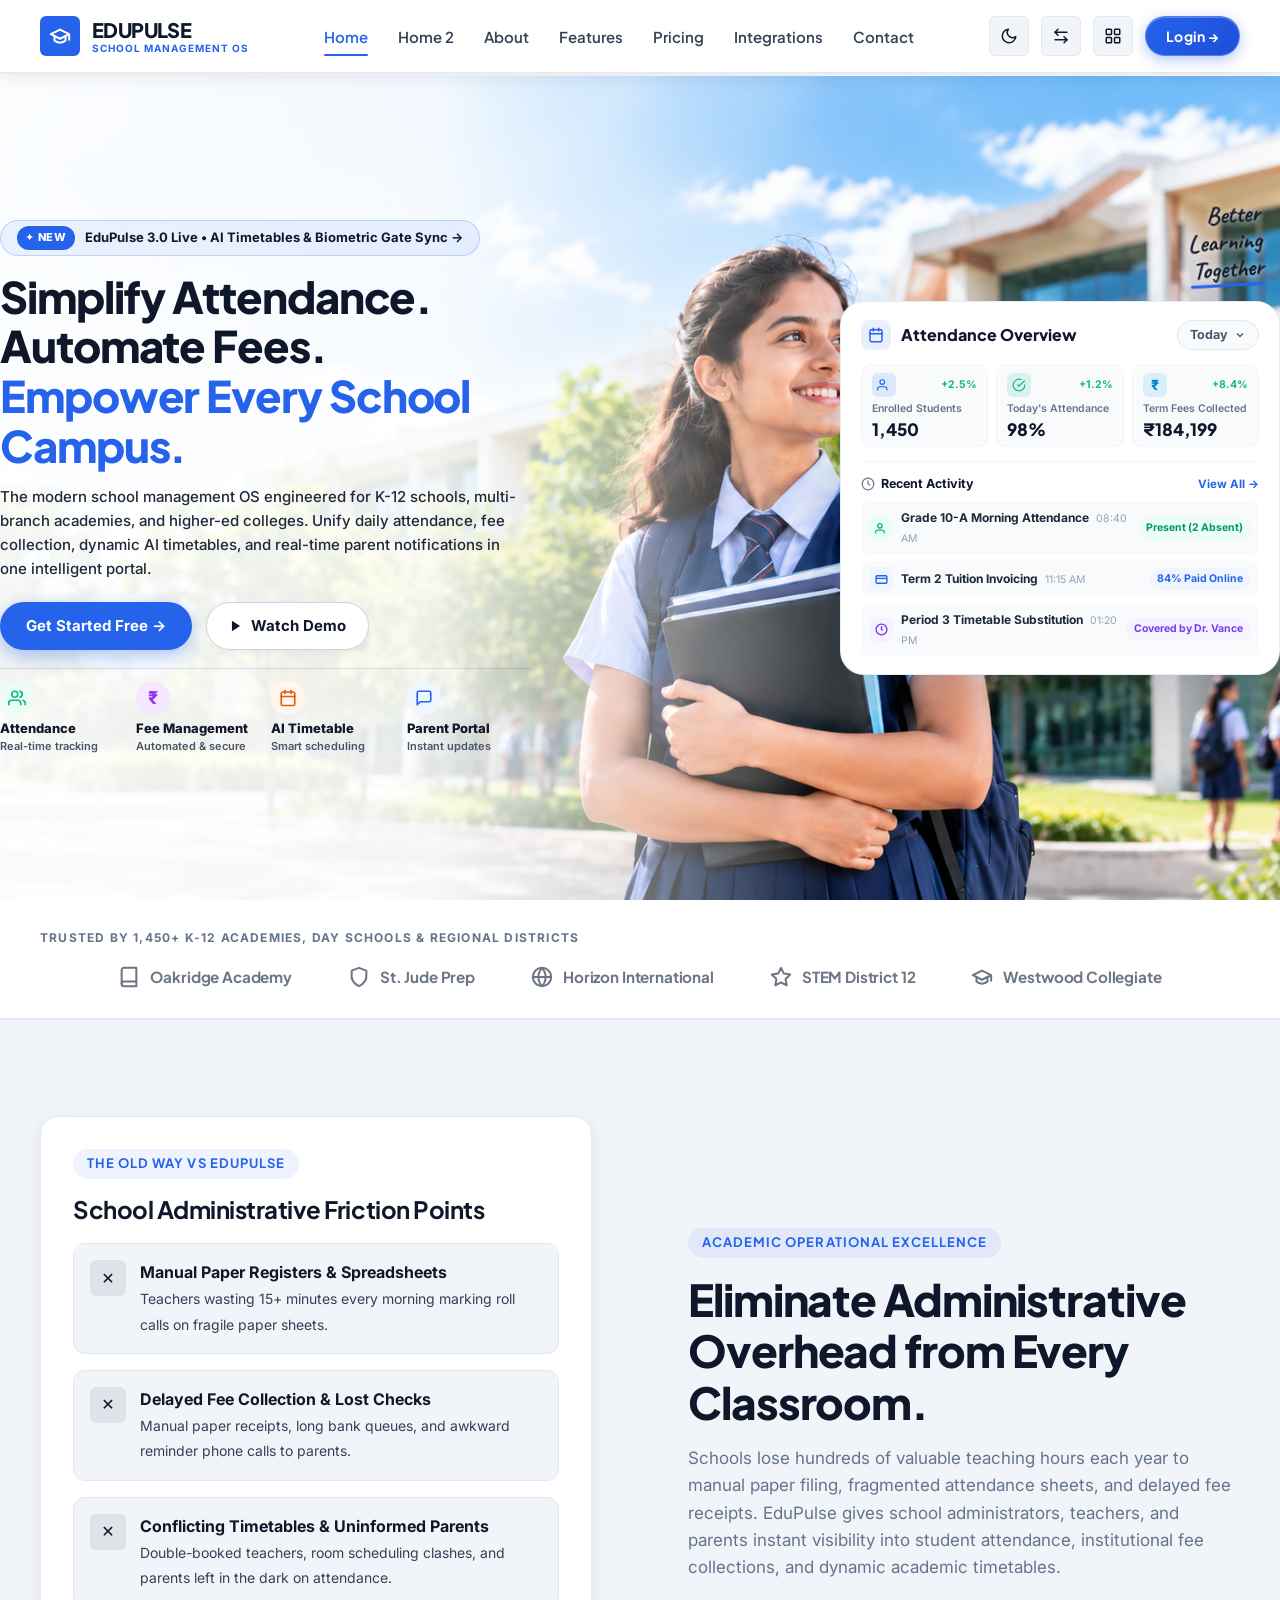
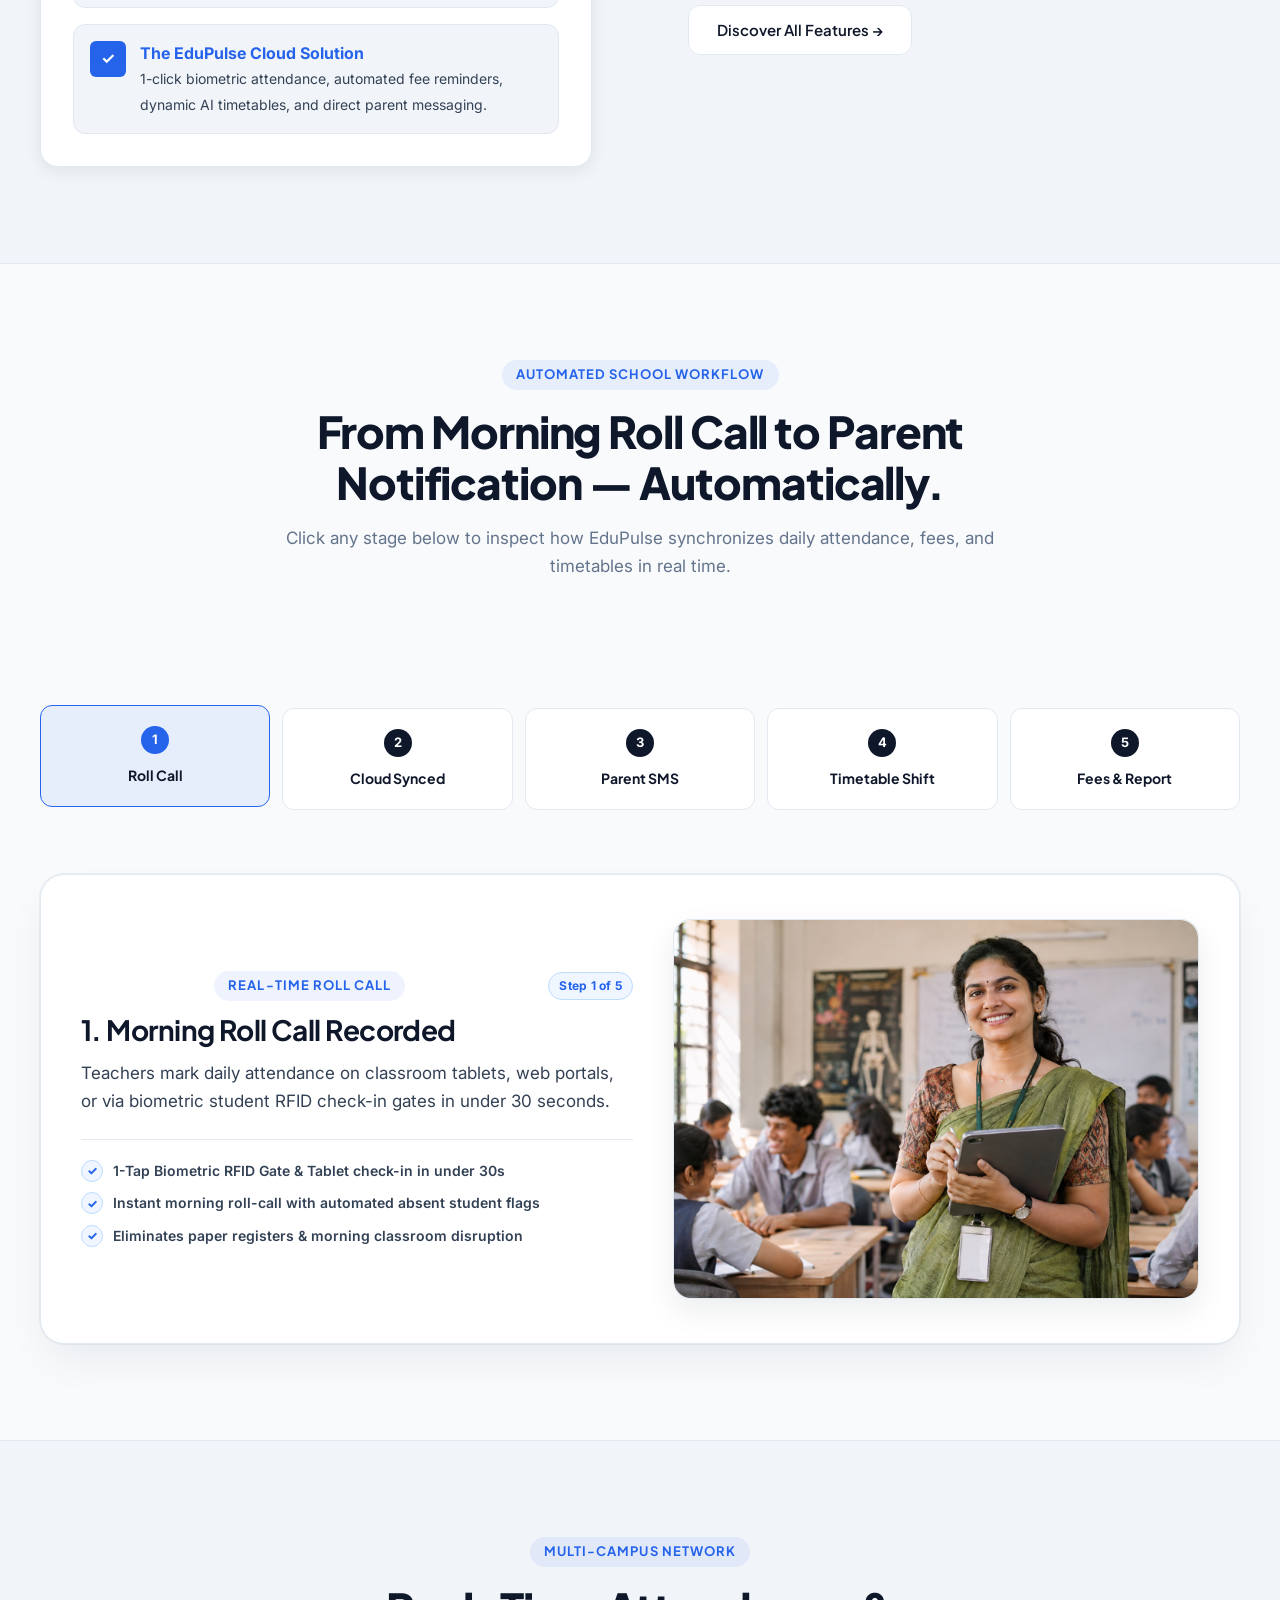
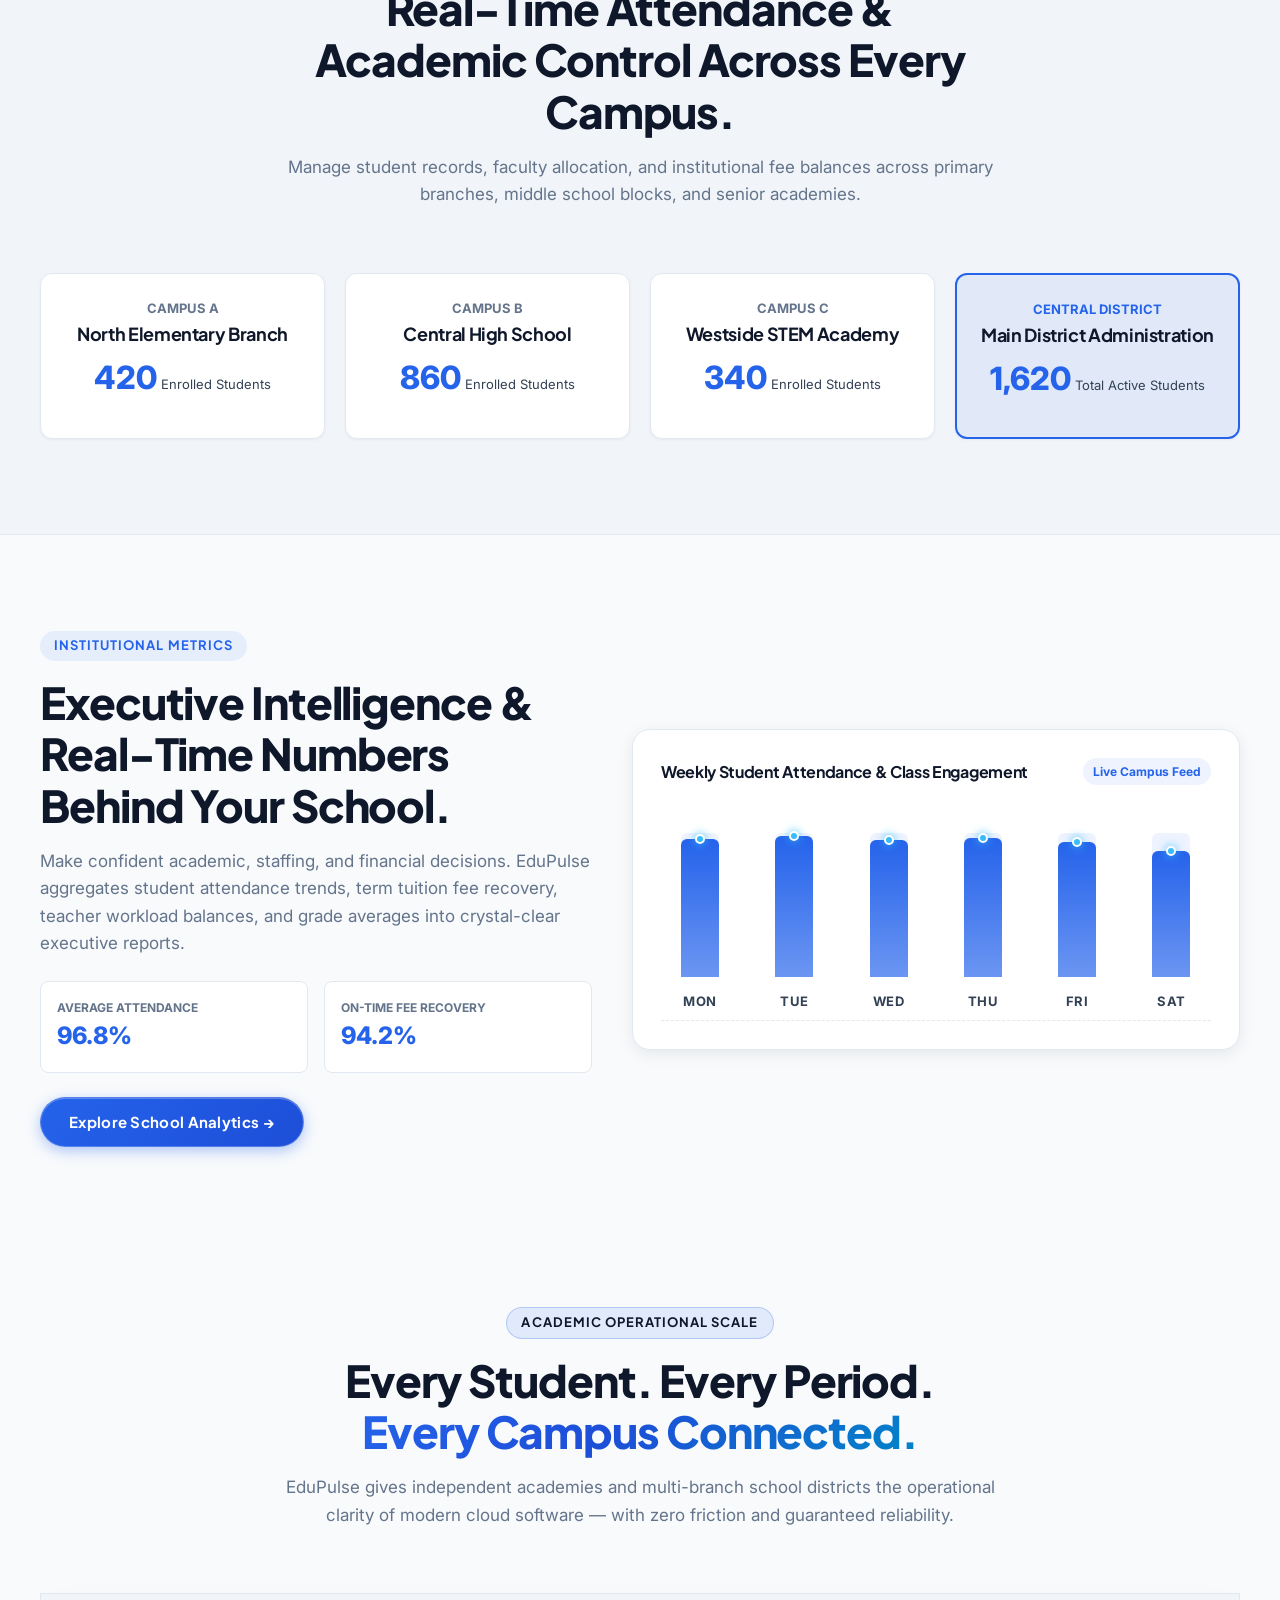
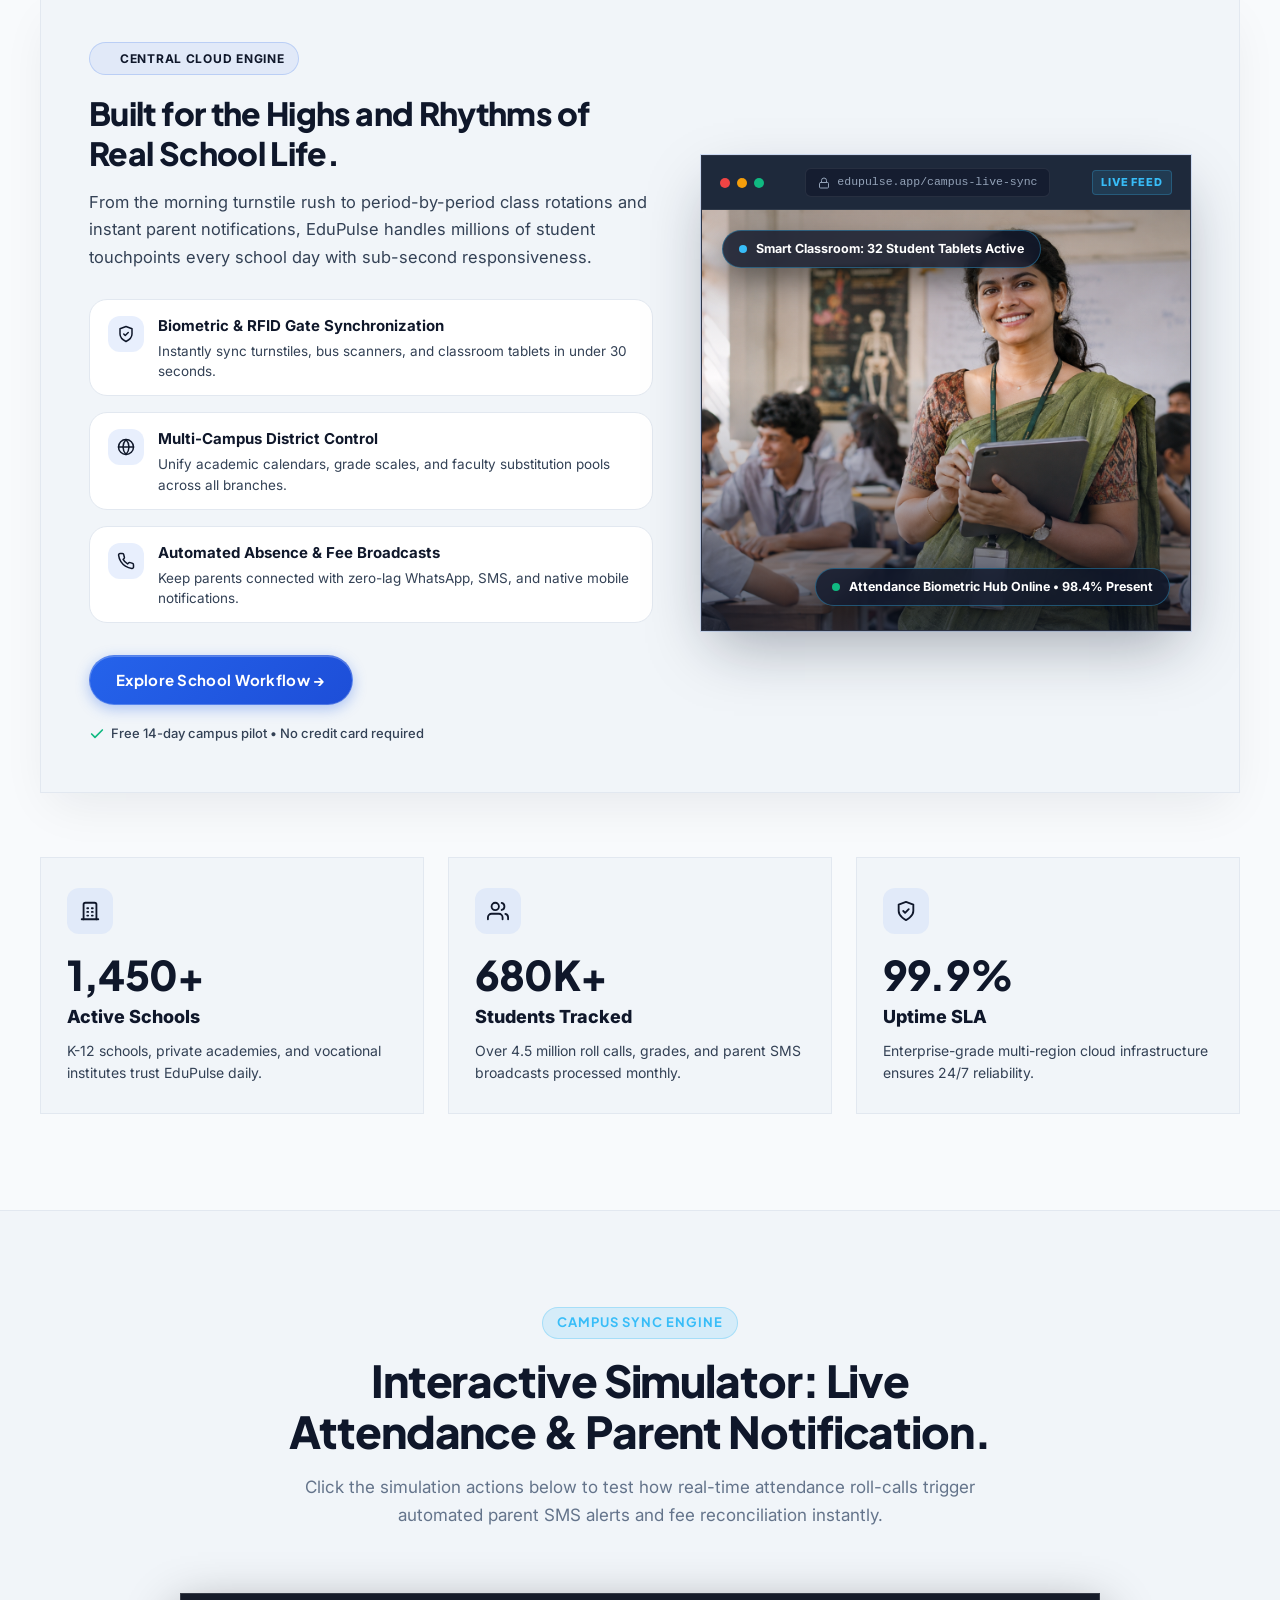
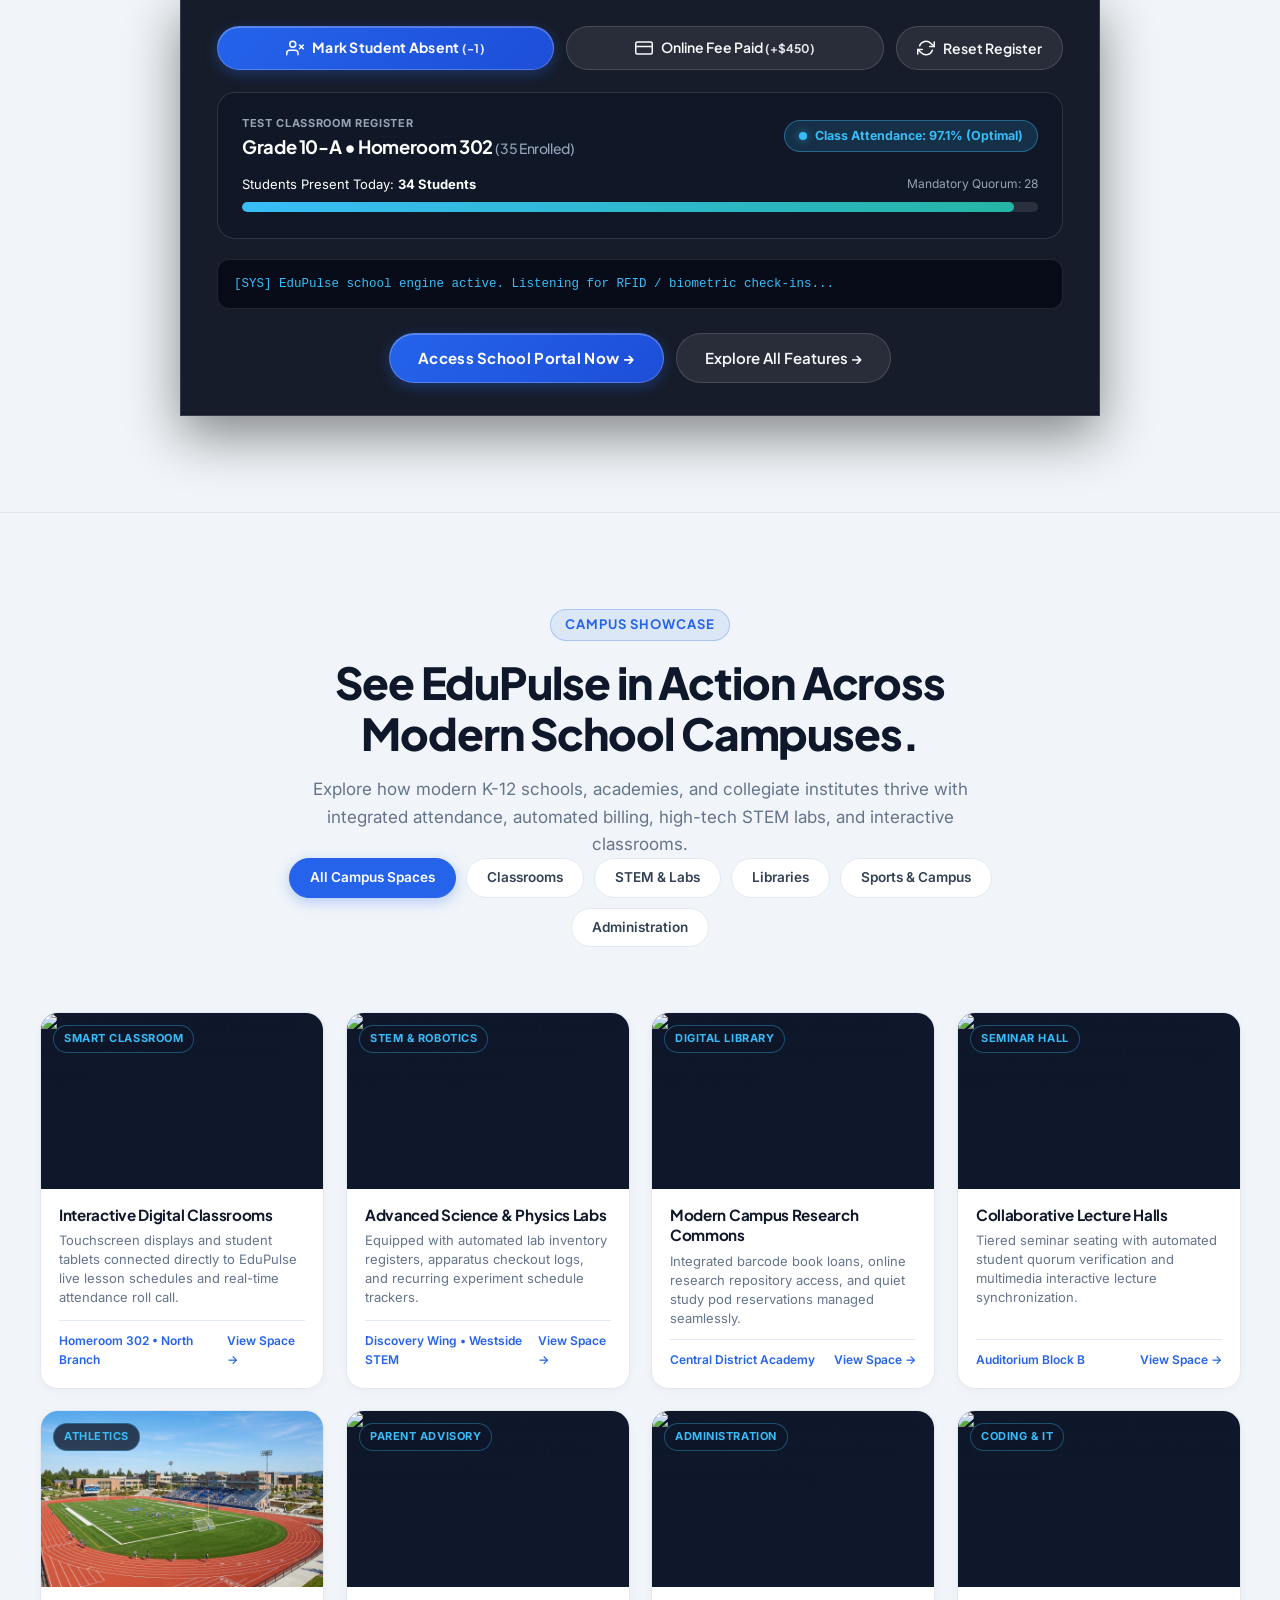
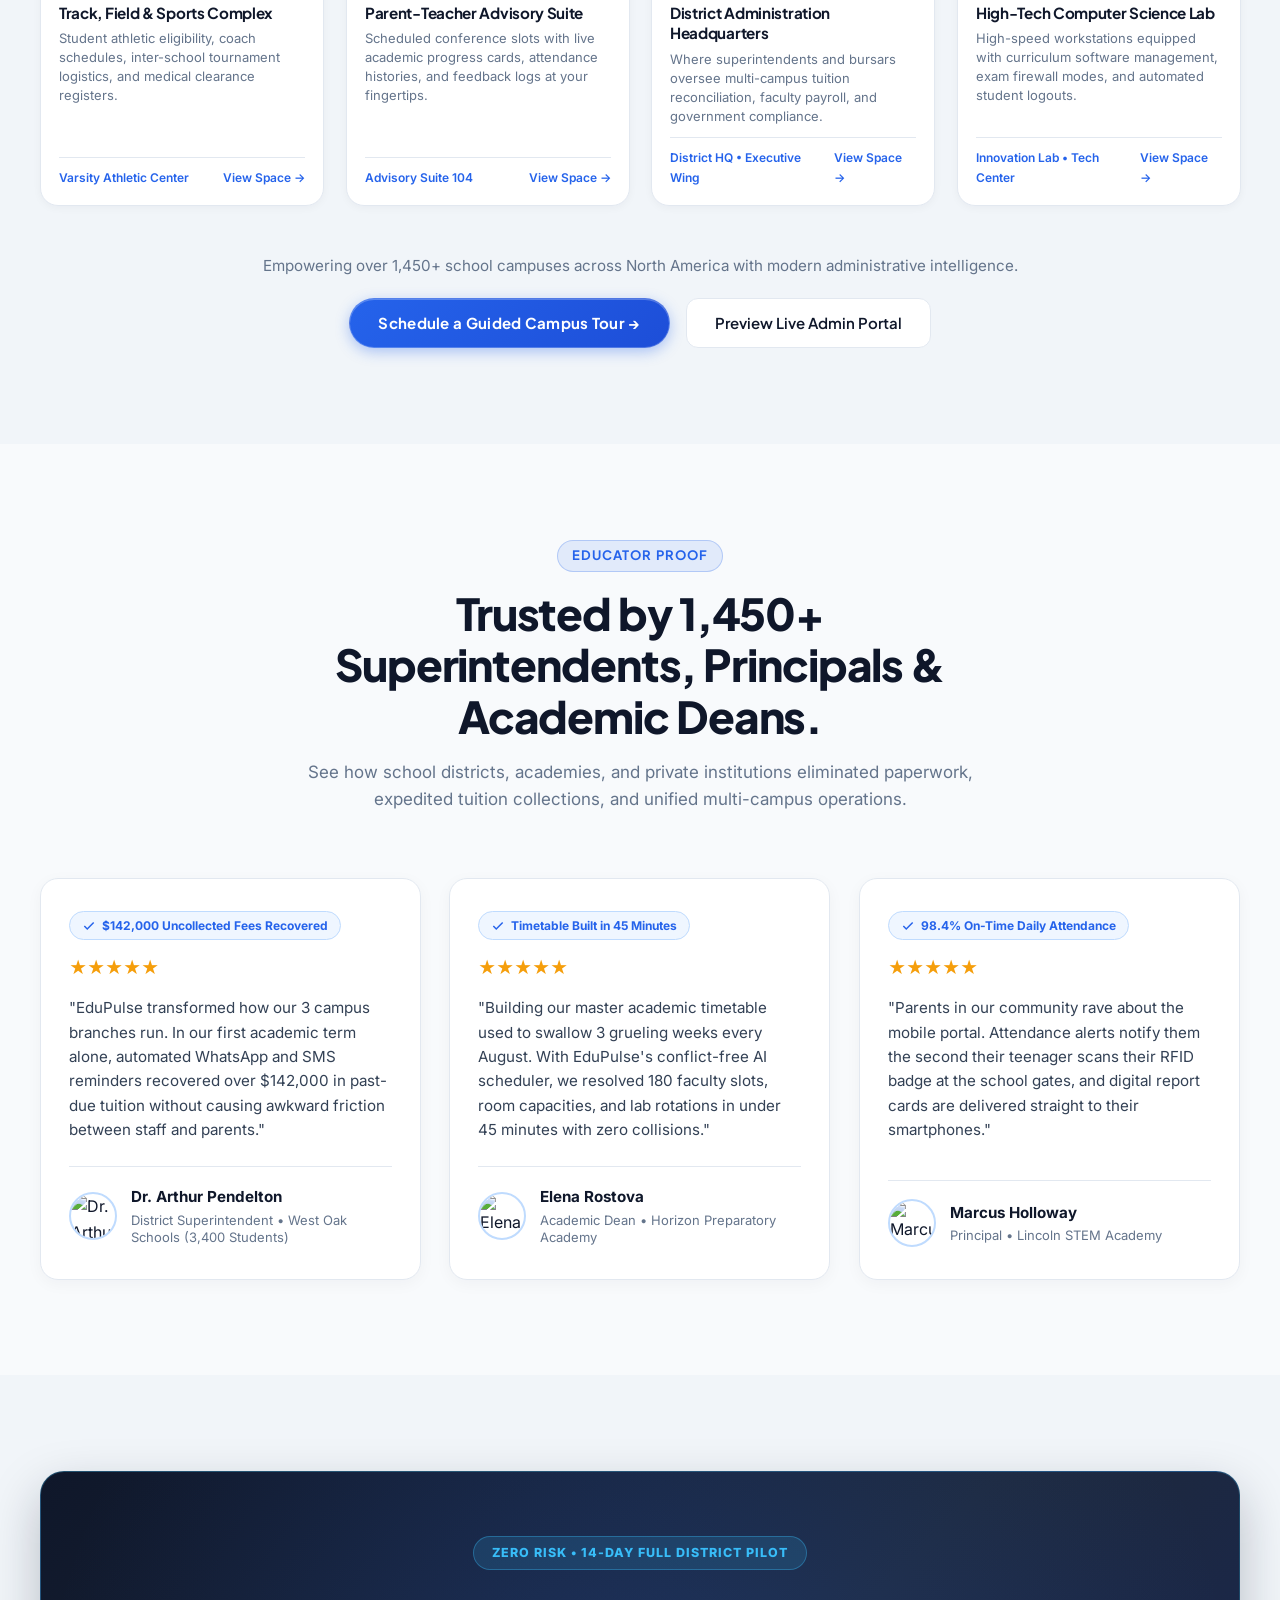
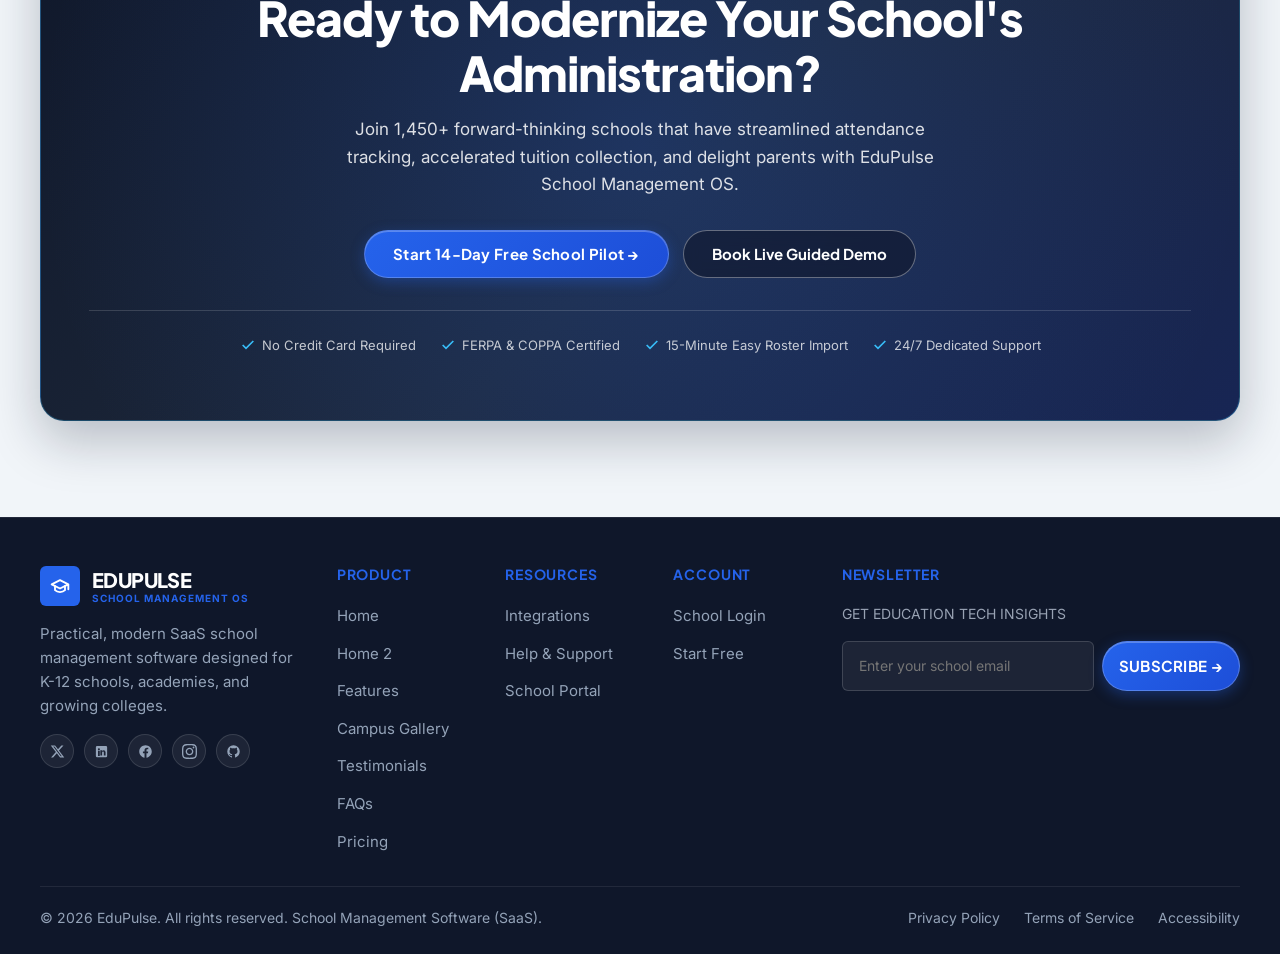
==== index.html @ 9475e3ad "Add School Management Software SaaS website files" ====
<!DOCTYPE html>
<html lang="en" data-theme="light" dir="ltr">
<head>
  <meta charset="UTF-8">
  <meta name="viewport" content="width=device-width, initial-scale=1.0">
  <title>EduPulse | School Management Software (SaaS) - Attendance, Fees & Parent Portal</title>
  <meta name="description" content="All-in-one School Management Software (SaaS). Manage student attendance, automated fee collection, timetables, and direct parent communication from one unified cloud dashboard.">
  <link rel="icon" type="image/svg+xml" href="assets/images/favicon.svg">
  <script>
    (function() {
      function safeGet(key, def) {
        try { return localStorage.getItem(key) || def; } catch(e) { return def; }
      }
      function safeSet(key, val) {
        try { localStorage.setItem(key, val); } catch(e) {}
      }
      var SVG_MOON = '<svg width="18" height="18" viewBox="0 0 24 24" fill="none" stroke="currentColor" stroke-width="2" stroke-linecap="round" stroke-linejoin="round"><path d="M21 12.79A9 9 0 1 1 11.21 3 7 7 0 0 0 21 12.79z"/></svg>';
      var SVG_SUN = '<svg width="18" height="18" viewBox="0 0 24 24" fill="none" stroke="currentColor" stroke-width="2" stroke-linecap="round" stroke-linejoin="round"><circle cx="12" cy="12" r="5"/><line x1="12" y1="1" x2="12" y2="3"/><line x1="12" y1="21" x2="12" y2="23"/><line x1="4.22" y1="4.22" x2="5.64" y2="5.64"/><line x1="18.36" y1="18.36" x2="19.78" y2="19.78"/><line x1="1" y1="12" x2="3" y2="12"/><line x1="21" y1="12" x2="23" y2="12"/><line x1="4.22" y1="19.78" x2="5.64" y2="18.36"/><line x1="18.36" y1="5.64" x2="19.78" y2="4.22"/></svg>';
      var SVG_RTL = '<svg width="18" height="18" viewBox="0 0 24 24" fill="none" stroke="currentColor" stroke-width="2" stroke-linecap="round" stroke-linejoin="round"><path d="M8 3 4 7l4 4"/><path d="M4 7h16"/><path d="m16 21 4-4-4-4"/><path d="M20 17H4"/></svg>';
      window.applyTheme = function(theme) {
        document.documentElement.setAttribute('data-theme', theme);
        safeSet('edupulse_theme', theme);
        var btns = document.querySelectorAll('.js-theme-toggle');
        for(var i=0; i<btns.length; i++) {
          btns[i].innerHTML = theme === 'dark' ? SVG_SUN : SVG_MOON;
        }
      };
      window.toggleTheme = function() {
        var curr = document.documentElement.getAttribute('data-theme') || 'light';
        window.applyTheme(curr === 'dark' ? 'light' : 'dark');
      };
      window.applyRTL = function(dir) {
        document.documentElement.setAttribute('dir', dir);
        safeSet('edupulse_rtl', dir);
        var btns = document.querySelectorAll('.js-rtl-toggle');
        for(var i=0; i<btns.length; i++) {
          btns[i].innerHTML = SVG_RTL;
        }
      };
      window.toggleRTL = function() {
        var curr = document.documentElement.getAttribute('dir') || 'ltr';
        window.applyRTL(curr === 'rtl' ? 'ltr' : 'rtl');
      };
      window.openMobileMenu = function() {
        var mobileMenu = document.getElementById('mobileMenu');
        if (mobileMenu) {
          mobileMenu.classList.add('active');
          document.body.style.overflow = 'hidden';
        }
      };
      window.closeMobileMenu = function() {
        var mobileMenu = document.getElementById('mobileMenu');
        if (mobileMenu) {
          mobileMenu.classList.remove('active');
          document.body.style.overflow = '';
        }
      };
      window.toggleMobileMenu = function() {
        var mobileMenu = document.getElementById('mobileMenu');
        if (mobileMenu) {
          if (mobileMenu.classList.contains('active')) {
            window.closeMobileMenu();
          } else {
            window.openMobileMenu();
          }
        }
      };
      var initTheme = safeGet('edupulse_theme', 'light');
      var initRTL = safeGet('edupulse_rtl', 'ltr');
      document.documentElement.setAttribute('data-theme', initTheme);
      document.documentElement.setAttribute('dir', initRTL);
    })();
  </script>
  <link rel="stylesheet" href="assets/css/style.css">
</head>
<body>

  <!-- ==========================================================================
       NAVBAR
       ========================================================================== -->
  <header class="navbar">
    <div class="container nav-container">
      <a href="index.html" class="brand-logo" id="navLogo">
        <div class="brand-icon">
          <svg width="22" height="22" viewBox="0 0 24 24" fill="none" stroke="currentColor" stroke-width="2.2" stroke-linecap="round" stroke-linejoin="round">
            <path d="M22 10v6M2 10l10-5 10 5-10 5z"/>
            <path d="M6 12v5c3 3 9 3 12 0v-5"/>
          </svg>
        </div>
        <div class="brand-text">
          <span class="brand-name">EDUPULSE</span>
          <span class="brand-desc">SCHOOL MANAGEMENT OS</span>
        </div>
      </a>

      <!-- Desktop Nav -->
      <nav>
        <ul class="nav-links">
          <li><a href="index.html" class="nav-link active">Home</a></li>
          <li><a href="home-2.html" class="nav-link">Home 2</a></li>
          <li><a href="about.html" class="nav-link">About</a></li>
          <li><a href="features.html" class="nav-link">Features</a></li>
          <li><a href="pricing.html" class="nav-link">Pricing</a></li>
          <li><a href="integrations.html" class="nav-link">Integrations</a></li>
          <li><a href="contact.html" class="nav-link">Contact</a></li>
        </ul>
      </nav>

      <!-- Desktop Controls & CTA -->
      <div class="nav-actions">
        <button class="control-btn js-theme-toggle" id="desktopThemeBtn" title="Toggle Theme" onclick="toggleTheme()" aria-label="Toggle Theme"><svg width="18" height="18" viewBox="0 0 24 24" fill="none" stroke="currentColor" stroke-width="2" stroke-linecap="round" stroke-linejoin="round"><path d="M21 12.79A9 9 0 1 1 11.21 3 7 7 0 0 0 21 12.79z"></path></svg></button>
        <button class="control-btn js-rtl-toggle" id="desktopRTLBtn" title="Toggle RTL" onclick="toggleRTL()" aria-label="Toggle RTL Direction"><svg width="18" height="18" viewBox="0 0 24 24" fill="none" stroke="currentColor" stroke-width="2" stroke-linecap="round" stroke-linejoin="round"><path d="M8 3 4 7l4 4"></path><path d="M4 7h16"></path><path d="m16 21 4-4-4-4"></path><path d="M20 17H4"></path></svg></button>
        <a href="dashboard.html" class="control-btn" title="School Admin Dashboard" aria-label="Open School Admin Dashboard"><svg width="18" height="18" viewBox="0 0 24 24" fill="none" stroke="currentColor" stroke-width="2" stroke-linecap="round" stroke-linejoin="round"><rect x="3" y="3" width="7" height="7" rx="1"></rect><rect x="14" y="3" width="7" height="7" rx="1"></rect><rect x="14" y="14" width="7" height="7" rx="1"></rect><rect x="3" y="14" width="7" height="7" rx="1"></rect></svg></a>
        <a href="login.html" class="btn btn-primary">Login →</a>
      </div>

      <!-- Hamburger for Mobile -->
      <button class="hamburger-btn" id="hamburgerBtn" aria-label="Toggle Navigation Menu" onclick="openMobileMenu()">
        <svg width="24" height="24" fill="none" stroke="currentColor" stroke-width="2" stroke-linecap="round">
          <line x1="3" y1="6" x2="21" y2="6"/>
          <line x1="3" y1="12" x2="21" y2="12"/>
          <line x1="3" y1="18" x2="21" y2="18"/>
        </svg>
      </button>
    </div>
  </header>

  <!-- Mobile Drawer Menu -->
  <div class="mobile-menu" id="mobileMenu">
    <div class="mobile-overlay" onclick="closeMobileMenu()"></div>
    <div class="mobile-drawer">
      <div>
        <div class="mobile-drawer-header">
          <div class="brand-logo">
            <div class="brand-icon">
              <svg width="20" height="20" viewBox="0 0 24 24" fill="none" stroke="currentColor" stroke-width="2.2" stroke-linecap="round" stroke-linejoin="round">
                <path d="M22 10v6M2 10l10-5 10 5-10 5z"/>
                <path d="M6 12v5c3 3 9 3 12 0v-5"/>
              </svg>
            </div>
            <div class="brand-text">
              <span class="brand-name">EDUPULSE</span>
              <span class="brand-desc">SCHOOL MANAGEMENT OS</span>
            </div>
          </div>
          <button type="button" class="mobile-close-btn" id="closeMenuBtn" onclick="closeMobileMenu()">&times;</button>
        </div>

        <ul class="mobile-nav-links">
          <li><a href="index.html" class="mobile-nav-link active">Home</a></li>
          <li><a href="home-2.html" class="mobile-nav-link">Home 2</a></li>
          <li><a href="about.html" class="mobile-nav-link">About</a></li>
          <li><a href="features.html" class="mobile-nav-link">Features</a></li>
          <li><a href="pricing.html" class="mobile-nav-link">Pricing</a></li>
          <li><a href="integrations.html" class="mobile-nav-link">Integrations</a></li>
          <li><a href="contact.html" class="mobile-nav-link">Contact</a></li>
        </ul>
      </div>

      <div>
        <div class="mobile-controls">
          <div class="mobile-controls-row">
            <button class="control-btn js-theme-toggle" style="flex:1;" title="Toggle Theme" onclick="toggleTheme()" aria-label="Toggle Theme"><svg width="18" height="18" viewBox="0 0 24 24" fill="none" stroke="currentColor" stroke-width="2" stroke-linecap="round" stroke-linejoin="round"><path d="M21 12.79A9 9 0 1 1 11.21 3 7 7 0 0 0 21 12.79z"></path></svg></button>
            <button class="control-btn js-rtl-toggle" style="flex:1;" title="Toggle RTL" onclick="toggleRTL()" aria-label="Toggle RTL Direction"><svg width="18" height="18" viewBox="0 0 24 24" fill="none" stroke="currentColor" stroke-width="2" stroke-linecap="round" stroke-linejoin="round"><path d="M8 3 4 7l4 4"></path><path d="M4 7h16"></path><path d="m16 21 4-4-4-4"></path><path d="M20 17H4"></path></svg></button>
            <a href="dashboard.html" class="control-btn" style="flex:1; text-align:center;" title="School Admin Dashboard" aria-label="Open School Admin Dashboard"><svg width="18" height="18" viewBox="0 0 24 24" fill="none" stroke="currentColor" stroke-width="2" stroke-linecap="round" stroke-linejoin="round"><rect x="3" y="3" width="7" height="7" rx="1"></rect><rect x="14" y="3" width="7" height="7" rx="1"></rect><rect x="14" y="14" width="7" height="7" rx="1"></rect><rect x="3" y="14" width="7" height="7" rx="1"></rect></svg></a>
          </div>
          <a href="login.html" class="btn btn-primary" style="width: 100%;">Login →</a>
        </div>
      </div>
    </div>
  </div>

  <!-- ==========================================================================
       SECTION 01 — HERO (ULTRA-PREMIUM LIGHT MESH)
       ========================================================================== -->
  <section class="section hero-section home-hero-h1">
    <!-- Overlay for crystal clear typography while preserving student & campus vibrancy -->
    <div class="home-hero-h1-overlay"></div>

    <div class="container hero-split" style="position: relative; z-index: 1;">
      
      <!-- LEFT COLUMN: Content, Action CTAs & Quick Feature Pillars -->
      <div class="home-hero-content reveal reveal-left">
        <!-- Modern SaaS Announcement Pill -->
        <a href="features.html#simulator" class="home-announcement-pill">
          <span class="home-pill-badge">✦ NEW</span>
          <span>EduPulse 3.0 Live • AI Timetables & Biometric Gate Sync →</span>
        </a>

        <h1 class="home-hero-title">
          Simplify Attendance.<br>
          Automate Fees.<br>
          <span class="home-title-brand">Empower Every School Campus.</span>
        </h1>

        <p class="home-hero-desc">
          The modern school management OS engineered for K-12 schools, multi-branch academies, and higher-ed colleges. Unify daily attendance, fee collection, dynamic AI timetables, and real-time parent notifications in one intelligent portal.
        </p>

        <div class="home-cta-buttons">
          <a href="pricing.html" class="home-btn-primary">Get Started Free →</a>
          <a href="features.html" class="home-btn-demo">
            <svg width="14" height="14" viewBox="0 0 24 24" fill="currentColor">
              <polygon points="5 3 19 12 5 21 5 3"/>
            </svg>
            <span>Watch Demo</span>
          </a>
        </div>

        <!-- 4 Quick Feature Pills (Row Below Buttons) -->
        <div class="home-feature-row">
          <div class="home-feature-col">
            <div class="home-feature-icon icon-attendance">
              <svg width="18" height="18" viewBox="0 0 24 24" fill="none" stroke="currentColor" stroke-width="2.2" stroke-linecap="round" stroke-linejoin="round">
                <path d="M17 21v-2a4 4 0 0 0-4-4H5a4 4 0 0 0-4 4v2"/><circle cx="9" cy="7" r="4"/><path d="M23 21v-2a4 4 0 0 0-3-3.87"/><path d="M16 3.13a4 4 0 0 1 0 7.75"/>
              </svg>
            </div>
            <div class="home-feature-name">Attendance</div>
            <div class="home-feature-sub">Real-time tracking</div>
          </div>

          <div class="home-feature-col">
            <div class="home-feature-icon icon-fees">
              <span style="font-size: 1.1rem; line-height: 1;">₹</span>
            </div>
            <div class="home-feature-name">Fee Management</div>
            <div class="home-feature-sub">Automated & secure</div>
          </div>

          <div class="home-feature-col">
            <div class="home-feature-icon icon-timetable">
              <svg width="18" height="18" viewBox="0 0 24 24" fill="none" stroke="currentColor" stroke-width="2.2" stroke-linecap="round" stroke-linejoin="round">
                <rect x="3" y="4" width="18" height="18" rx="2" ry="2"/><line x1="16" y1="2" x2="16" y2="6"/><line x1="8" y1="2" x2="8" y2="6"/><line x1="3" y1="10" x2="21" y2="10"/>
              </svg>
            </div>
            <div class="home-feature-name">AI Timetable</div>
            <div class="home-feature-sub">Smart scheduling</div>
          </div>

          <div class="home-feature-col">
            <div class="home-feature-icon icon-parent">
              <svg width="18" height="18" viewBox="0 0 24 24" fill="none" stroke="currentColor" stroke-width="2.2" stroke-linecap="round" stroke-linejoin="round">
                <path d="M21 15a2 2 0 0 1-2 2H7l-4 4V5a2 2 0 0 1 2-2h14a2 2 0 0 1 2 2z"/>
              </svg>
            </div>
            <div class="home-feature-name">Parent Portal</div>
            <div class="home-feature-sub">Instant updates</div>
          </div>
        </div>
      </div>

      <!-- RIGHT COLUMN: Floating Attendance Overview Card & Mobile/Tablet Visual -->
      <div class="home-dashboard-wrapper reveal reveal-scale">
        
        <!-- Mobile & Tablet Only: Visual Campus Showcase Banner (Hidden on Desktop) -->
        <div class="home-mobile-visual-card">
          <img src="assets/images/h1.png" alt="EduPulse Student & Campus" class="home-mobile-photo" loading="eager">
          <div class="home-mobile-note">
            <span>Better Learning Together</span>
          </div>
        </div>

        <div class="home-dashboard-card">
          
          <!-- Card Header -->
          <div class="home-card-header">
            <div class="home-card-title-wrap">
              <div class="home-card-icon-pill">
                <svg width="16" height="16" viewBox="0 0 24 24" fill="none" stroke="currentColor" stroke-width="2.2" stroke-linecap="round" stroke-linejoin="round">
                  <rect x="3" y="4" width="18" height="18" rx="2" ry="2"/><line x1="16" y1="2" x2="16" y2="6"/><line x1="8" y1="2" x2="8" y2="6"/><line x1="3" y1="10" x2="21" y2="10"/>
                </svg>
              </div>
              <span class="home-card-title">Attendance Overview</span>
            </div>
            <div class="home-card-dropdown">
              <span>Today</span>
              <svg width="12" height="12" viewBox="0 0 24 24" fill="none" stroke="currentColor" stroke-width="2.5"><polyline points="6 9 12 15 18 9"/></svg>
            </div>
          </div>

          <!-- 3 Quick KPI Stat Micro-Cards -->
          <div class="home-kpi-row">
            <div class="home-kpi-chip">
              <div class="home-kpi-icon-row">
                <div class="home-kpi-icon icon-enrolled">
                  <svg width="14" height="14" viewBox="0 0 24 24" fill="none" stroke="currentColor" stroke-width="2"><path d="M17 21v-2a4 4 0 0 0-4-4H5a4 4 0 0 0-4 4v2"/><circle cx="9" cy="7" r="4"/></svg>
                </div>
                <span class="home-kpi-badge">+2.5%</span>
              </div>
              <div class="home-kpi-label">Enrolled Students</div>
              <div class="home-kpi-number" data-counter="1450">1,450</div>
            </div>

            <div class="home-kpi-chip">
              <div class="home-kpi-icon-row">
                <div class="home-kpi-icon icon-attendance-chip">
                  <svg width="14" height="14" viewBox="0 0 24 24" fill="none" stroke="currentColor" stroke-width="2"><path d="M22 11.08V12a10 10 0 1 1-5.93-9.14"/><polyline points="22 4 12 14.01 9 11.01"/></svg>
                </div>
                <span class="home-kpi-badge">+1.2%</span>
              </div>
              <div class="home-kpi-label">Today's Attendance</div>
              <div class="home-kpi-number" data-counter="98" data-suffix="%">98%</div>
            </div>

            <div class="home-kpi-chip">
              <div class="home-kpi-icon-row">
                <div class="home-kpi-icon icon-fees-chip">
                  <span style="font-size: 0.875rem; font-weight: 800;">₹</span>
                </div>
                <span class="home-kpi-badge">+8.4%</span>
              </div>
              <div class="home-kpi-label">Term Fees Collected</div>
              <div class="home-kpi-number" data-counter="184199" data-prefix="₹">₹184,199</div>
            </div>
          </div>

          <!-- Recent Activity Feed -->
          <div class="home-activity-section">
            <div class="home-activity-header">
              <div class="home-activity-title">
                <svg width="14" height="14" viewBox="0 0 24 24" fill="none" stroke="#64748B" stroke-width="2"><circle cx="12" cy="12" r="10"/><polyline points="12 6 12 12 16 14"/></svg>
                <span>Recent Activity</span>
              </div>
              <a href="dashboard.html" class="home-activity-link">View All →</a>
            </div>

            <div class="home-activity-list">
              <div class="home-activity-item">
                <div class="home-activity-left">
                  <div class="home-act-icon act-attendance">
                    <svg width="13" height="13" viewBox="0 0 24 24" fill="none" stroke="currentColor" stroke-width="2.5"><path d="M17 21v-2a4 4 0 0 0-4-4H5a4 4 0 0 0-4 4v2"/><circle cx="9" cy="7" r="4"/></svg>
                  </div>
                  <div>
                    <span class="home-act-name">Grade 10-A Morning Attendance</span>
                    <span class="home-act-time">08:40 AM</span>
                  </div>
                </div>
                <span class="home-act-pill pill-green">Present (2 Absent)</span>
              </div>

              <div class="home-activity-item">
                <div class="home-activity-left">
                  <div class="home-act-icon act-fees">
                    <svg width="13" height="13" viewBox="0 0 24 24" fill="none" stroke="currentColor" stroke-width="2.5"><rect x="2" y="5" width="20" height="14" rx="2"/><line x1="2" y1="10" x2="22" y2="10"/></svg>
                  </div>
                  <div>
                    <span class="home-act-name">Term 2 Tuition Invoicing</span>
                    <span class="home-act-time">11:15 AM</span>
                  </div>
                </div>
                <span class="home-act-pill pill-blue">84% Paid Online</span>
              </div>

              <div class="home-activity-item">
                <div class="home-activity-left">
                  <div class="home-act-icon act-timetable">
                    <svg width="13" height="13" viewBox="0 0 24 24" fill="none" stroke="currentColor" stroke-width="2.5"><circle cx="12" cy="12" r="10"/><polyline points="12 6 12 12 14 14"/></svg>
                  </div>
                  <div>
                    <span class="home-act-name">Period 3 Timetable Substitution</span>
                    <span class="home-act-time">01:20 PM</span>
                  </div>
                </div>
                <span class="home-act-pill pill-purple">Covered by Dr. Vance</span>
              </div>
            </div>
          </div>

        </div>

        <!-- Handwritten sticker badge -->
        <div class="home-handwritten-note">
          Better<br>Learning<br>Together
        </div>
      </div>

    </div>
  </section>

  <!-- ==========================================================================
       INSTITUTIONAL TRUST LOGO BAR
       ========================================================================== -->
  <div class="campus-trust-bar">
    <div class="container text-center">
      <div style="font-size: 0.75rem; font-weight: 700; color: var(--text-muted); text-transform: uppercase; letter-spacing: 0.1em; margin-bottom: 18px;">
        Trusted by 1,450+ K-12 Academies, Day Schools & Regional Districts
      </div>
      <div class="trust-logo-grid">
        <div class="trust-logo-item">
          <svg width="22" height="22" viewBox="0 0 24 24" fill="none" stroke-width="2.2" stroke-linecap="round" stroke-linejoin="round"><path d="M4 19.5A2.5 2.5 0 0 1 6.5 17H20"/><path d="M6.5 2H20v20H6.5A2.5 2.5 0 0 1 4 19.5v-15A2.5 2.5 0 0 1 6.5 2z"/></svg>
          <span>Oakridge Academy</span>
        </div>
        <div class="trust-logo-item">
          <svg width="22" height="22" viewBox="0 0 24 24" fill="none" stroke-width="2.2" stroke-linecap="round" stroke-linejoin="round"><path d="M12 22s8-4 8-10V5l-8-3-8 3v7c0 6 8 10 8 10z"/></svg>
          <span>St. Jude Prep</span>
        </div>
        <div class="trust-logo-item">
          <svg width="22" height="22" viewBox="0 0 24 24" fill="none" stroke-width="2.2" stroke-linecap="round" stroke-linejoin="round"><circle cx="12" cy="12" r="10"/><line x1="2" y1="12" x2="22" y2="12"/><path d="M12 2a15.3 15.3 0 0 1 4 10 15.3 15.3 0 0 1-4 10 15.3 15.3 0 0 1-4-10 15.3 15.3 0 0 1 4-10z"/></svg>
          <span>Horizon International</span>
        </div>
        <div class="trust-logo-item">
          <svg width="22" height="22" viewBox="0 0 24 24" fill="none" stroke-width="2.2" stroke-linecap="round" stroke-linejoin="round"><polygon points="12 2 15.09 8.26 22 9.27 17 14.14 18.18 21.02 12 17.77 5.82 21.02 7 14.14 2 9.27 8.91 8.26 12 2"/></svg>
          <span>STEM District 12</span>
        </div>
        <div class="trust-logo-item">
          <svg width="22" height="22" viewBox="0 0 24 24" fill="none" stroke-width="2.2" stroke-linecap="round" stroke-linejoin="round"><path d="M22 10v6M2 10l10-5 10 5-10 5z"/><path d="M6 12v5c3 3 9 3 12 0v-5"/></svg>
          <span>Westwood Collegiate</span>
        </div>
      </div>
    </div>
  </div>

  <!-- ==========================================================================
       SECTION 02 — INVENTORY PROBLEM -> SCHOOL ADMINISTRATIVE PROBLEM
       ========================================================================== -->
  <section class="section" id="section-problem" style="background: var(--bg-surface-elevated); border-block: 1px solid var(--border-color);">
    <div class="container split-grid">
      <div class="problem-visual reveal reveal-left">
        <div class="eyebrow">THE OLD WAY VS EDUPULSE</div>
        <h3 style="font-size: 1.5rem; margin-bottom: 20px;">School Administrative Friction Points</h3>
        <ul class="problem-list">
          <li class="problem-item">
            <div class="problem-icon">✕</div>
            <div>
              <strong style="display: block;">Manual Paper Registers & Spreadsheets</strong>
              <span style="font-size: 0.875rem; color: var(--text-secondary);">Teachers wasting 15+ minutes every morning marking roll calls on fragile paper sheets.</span>
            </div>
          </li>
          <li class="problem-item">
            <div class="problem-icon">✕</div>
            <div>
              <strong style="display: block;">Delayed Fee Collection & Lost Checks</strong>
              <span style="font-size: 0.875rem; color: var(--text-secondary);">Manual paper receipts, long bank queues, and awkward reminder phone calls to parents.</span>
            </div>
          </li>
          <li class="problem-item">
            <div class="problem-icon">✕</div>
            <div>
              <strong style="display: block;">Conflicting Timetables & Uninformed Parents</strong>
              <span style="font-size: 0.875rem; color: var(--text-secondary);">Double-booked teachers, room scheduling clashes, and parents left in the dark on attendance.</span>
            </div>
          </li>
          <li class="problem-item">
            <div class="problem-icon solution">✓</div>
            <div>
              <strong style="display: block; color: var(--brand-teal);">The EduPulse Cloud Solution</strong>
              <span style="font-size: 0.875rem; color: var(--text-secondary);">1-click biometric attendance, automated fee reminders, dynamic AI timetables, and direct parent messaging.</span>
            </div>
          </li>
        </ul>
      </div>

      <div class="reveal reveal-right">
        <span class="eyebrow">ACADEMIC OPERATIONAL EXCELLENCE</span>
        <h2 class="section-title">Eliminate Administrative Overhead from Every Classroom.</h2>
        <p class="section-desc" style="margin-bottom: 24px;">
          Schools lose hundreds of valuable teaching hours each year to manual paper filing, fragmented attendance sheets, and delayed fee receipts. EduPulse gives school administrators, teachers, and parents instant visibility into student attendance, institutional fee collections, and dynamic academic timetables.
        </p>
        <a href="features.html" class="btn btn-secondary">Discover All Features →</a>
      </div>
    </div>
  </section>

  <!-- ==========================================================================
       SECTION 03 — AUTOMATION WORKFLOW
       ========================================================================== -->
  <section class="section">
    <div class="container workflow-container reveal reveal-scale">
      <div class="section-header text-center">
        <span class="eyebrow">AUTOMATED SCHOOL WORKFLOW</span>
        <h2 class="section-title">From Morning Roll Call to Parent Notification — Automatically.</h2>
        <p class="section-desc">Click any stage below to inspect how EduPulse synchronizes daily attendance, fees, and timetables in real time.</p>
      </div>

      <div class="workflow-steps">
        <button class="workflow-step-btn active" data-step="0" onclick="switchWorkflowStep(0)">
          <div class="workflow-step-num">1</div>
          <div class="workflow-step-title">Roll Call</div>
        </button>
        <button class="workflow-step-btn" data-step="1" onclick="switchWorkflowStep(1)">
          <div class="workflow-step-num">2</div>
          <div class="workflow-step-title">Cloud Synced</div>
        </button>
        <button class="workflow-step-btn" data-step="2" onclick="switchWorkflowStep(2)">
          <div class="workflow-step-num">3</div>
          <div class="workflow-step-title">Parent SMS</div>
        </button>
        <button class="workflow-step-btn" data-step="3" onclick="switchWorkflowStep(3)">
          <div class="workflow-step-num">4</div>
          <div class="workflow-step-title">Timetable Shift</div>
        </button>
        <button class="workflow-step-btn" data-step="4" onclick="switchWorkflowStep(4)">
          <div class="workflow-step-num">5</div>
          <div class="workflow-step-title">Fees & Report</div>
        </button>
      </div>

      <div class="workflow-detail-box" style="transition: opacity 0.2s ease, transform 0.2s ease;">
        <div>
          <div style="display: flex; align-items: center; gap: 10px; margin-bottom: 12px; flex-wrap: wrap;">
            <span class="eyebrow" id="workflowBadge" style="margin-bottom: 0;">Real-time Roll Call</span>
            <span class="workflow-step-pill" id="workflowBadgePill">Step 1 of 5</span>
          </div>
          <h3 id="workflowTitle" style="font-size: 1.75rem; margin-block: 8px 14px; letter-spacing: -0.02em;">1. Morning Roll Call Recorded</h3>
          <p id="workflowDesc" style="font-size: 1.0625rem; line-height: 1.6; color: var(--text-secondary);">
            Teachers mark daily attendance on classroom tablets, web portals, or via biometric student RFID check-in gates in under 30 seconds.
          </p>

          <!-- Dynamic 3-Feature Checklist -->
          <div class="workflow-feature-list" id="workflowFeatures">
            <div class="workflow-feature-item">
              <span class="workflow-feature-icon">✓</span>
              <span>1-Tap Biometric RFID Gate & Tablet check-in in under 30s</span>
            </div>
            <div class="workflow-feature-item">
              <span class="workflow-feature-icon">✓</span>
              <span>Instant morning roll-call with automated absent student flags</span>
            </div>
            <div class="workflow-feature-item">
              <span class="workflow-feature-icon">✓</span>
              <span>Eliminates paper registers & morning classroom disruption</span>
            </div>
          </div>
        </div>

        <div id="workflowVisualCardContainer">
          <img id="workflowImg" src="assets/images/a1.png" onerror="this.onerror=null; this.src='assets/images/a1.png';" alt="Morning Roll Call Recorded">
        </div>
      </div>
    </div>
  </section>

  <!-- ==========================================================================
       SECTION 04 — MULTI-CAMPUS NETWORK
       ========================================================================== -->
  <section class="section" style="background: var(--bg-surface-elevated); border-block: 1px solid var(--border-color);">
    <div class="container">
      <div class="section-header text-center reveal">
        <span class="eyebrow">MULTI-CAMPUS NETWORK</span>
        <h2 class="section-title">Real-Time Attendance & Academic Control Across Every Campus.</h2>
        <p class="section-desc">Manage student records, faculty allocation, and institutional fee balances across primary branches, middle school blocks, and senior academies.</p>
      </div>

      <div class="network-grid">
        <div class="location-card reveal delay-1">
          <div style="font-size: 0.8125rem; font-weight: 700; color: var(--text-muted);">CAMPUS A</div>
          <h4 style="font-size: 1.125rem; margin-top: 4px;">North Elementary Branch</h4>
          <div class="location-count" data-counter="420">420</div>
          <span style="font-size: 0.8125rem; color: var(--text-secondary);">Enrolled Students</span>
        </div>

        <div class="location-card reveal delay-2">
          <div style="font-size: 0.8125rem; font-weight: 700; color: var(--text-muted);">CAMPUS B</div>
          <h4 style="font-size: 1.125rem; margin-top: 4px;">Central High School</h4>
          <div class="location-count" data-counter="860">860</div>
          <span style="font-size: 0.8125rem; color: var(--text-secondary);">Enrolled Students</span>
        </div>

        <div class="location-card reveal delay-3">
          <div style="font-size: 0.8125rem; font-weight: 700; color: var(--text-muted);">CAMPUS C</div>
          <h4 style="font-size: 1.125rem; margin-top: 4px;">Westside STEM Academy</h4>
          <div class="location-count" data-counter="340">340</div>
          <span style="font-size: 0.8125rem; color: var(--text-secondary);">Enrolled Students</span>
        </div>

        <div class="location-card central reveal delay-4">
          <div style="font-size: 0.8125rem; font-weight: 700; color: var(--brand-teal);">CENTRAL DISTRICT</div>
          <h4 style="font-size: 1.125rem; margin-top: 4px;">Main District Administration</h4>
          <div class="location-count" data-counter="1620">1,620</div>
          <span style="font-size: 0.8125rem; color: var(--text-secondary);">Total Active Students</span>
        </div>
      </div>
    </div>
  </section>

  <!-- ==========================================================================
       SECTION 05 — REPORTING
       ========================================================================== -->
  <section class="section">
    <div class="container reporting-grid">
      <div class="reveal reveal-left">
        <span class="eyebrow">INSTITUTIONAL METRICS</span>
        <h2 class="section-title">Executive Intelligence & Real-Time Numbers Behind Your School.</h2>
        <p class="section-desc" style="margin-bottom: 24px;">
          Make confident academic, staffing, and financial decisions. EduPulse aggregates student attendance trends, term tuition fee recovery, teacher workload balances, and grade averages into crystal-clear executive reports.
        </p>
        <div style="display: grid; grid-template-columns: repeat(2, 1fr); gap: 16px; margin-bottom: 24px;">
          <div style="background: var(--bg-surface); padding: 16px; border-radius: 8px; border: 1px solid var(--border-color);">
            <div style="font-size: 0.75rem; color: var(--text-muted); font-weight: 700;">AVERAGE ATTENDANCE</div>
            <div style="font-size: 1.5rem; font-weight: 800; color: var(--brand-teal);" data-counter="96.8" data-suffix="%" data-decimals="1">96.8%</div>
          </div>
          <div style="background: var(--bg-surface); padding: 16px; border-radius: 8px; border: 1px solid var(--border-color);">
            <div style="font-size: 0.75rem; color: var(--text-muted); font-weight: 700;">ON-TIME FEE RECOVERY</div>
            <div style="font-size: 1.5rem; font-weight: 800; color: var(--brand-teal);" data-counter="94.2" data-suffix="%" data-decimals="1">94.2%</div>
          </div>
        </div>
        <a href="pricing.html" class="btn btn-primary">Explore School Analytics →</a>
      </div>

      <!-- Pure CSS Bar Chart Visualization -->
      <div class="reveal reveal-right" style="background: var(--bg-surface); border: 1px solid var(--border-color); border-radius: var(--radius-lg); padding: 28px; box-shadow: var(--shadow-md);">
        <div style="display: flex; justify-content: space-between; align-items: center; margin-bottom: 16px;">
          <h4 style="font-size: 1rem;">Weekly Student Attendance & Class Engagement</h4>
          <span style="font-size: 0.75rem; color: var(--brand-teal); font-weight: 700; background: var(--teal-light); padding: 4px 10px; border-radius: 20px;">Live Campus Feed</span>
        </div>

        <div class="css-bar-chart active">
          <div class="chart-bar-group" title="Mon: 96% attendance">
            <div class="chart-bar-container">
              <div class="chart-bar" style="height: 96%;"></div>
            </div>
            <span class="chart-bar-label">Mon</span>
          </div>
          <div class="chart-bar-group" title="Tue: 98% attendance">
            <div class="chart-bar-container">
              <div class="chart-bar" style="height: 98%;"></div>
            </div>
            <span class="chart-bar-label">Tue</span>
          </div>
          <div class="chart-bar-group" title="Wed: 95% attendance">
            <div class="chart-bar-container">
              <div class="chart-bar" style="height: 95%;"></div>
            </div>
            <span class="chart-bar-label">Wed</span>
          </div>
          <div class="chart-bar-group" title="Thu: 97% attendance">
            <div class="chart-bar-container">
              <div class="chart-bar" style="height: 97%;"></div>
            </div>
            <span class="chart-bar-label">Thu</span>
          </div>
          <div class="chart-bar-group" title="Fri: 94% attendance">
            <div class="chart-bar-container">
              <div class="chart-bar" style="height: 94%;"></div>
            </div>
            <span class="chart-bar-label">Fri</span>
          </div>
          <div class="chart-bar-group" title="Sat: 88% attendance (Labs & Clubs)">
            <div class="chart-bar-container">
              <div class="chart-bar" style="height: 88%;"></div>
            </div>
            <span class="chart-bar-label">Sat</span>
          </div>
        </div>
      </div>
    </div>
  </section>

  <!-- ==========================================================================
       SECTION 05b — SCHOOL OPERATIONAL SHOWCASE & CAMPUS INTELLIGENCE
       ========================================================================== -->
  <section class="section img-showcase-section" style="padding-top: var(--space-xl); padding-bottom: var(--space-2xl);">
    <div class="container">
      <!-- Section Header -->
      <div class="section-header text-center reveal" style="margin-bottom: var(--space-xl);">
        <span class="eyebrow" style="background: rgba(37, 99, 235, 0.1); border: 1px solid rgba(37, 99, 235, 0.25); color: var(--brand-blue);">ACADEMIC OPERATIONAL SCALE</span>
        <h2 class="section-title">Every Student. Every Period.<br><span class="gradient-text">Every Campus Connected.</span></h2>
        <p class="section-desc">EduPulse gives independent academies and multi-branch school districts the operational clarity of modern cloud software — with zero friction and guaranteed reliability.</p>
      </div>

      <!-- Main Showcase Split Bento Container -->
      <div class="showcase-bento-card reveal reveal-scale">
        <div class="showcase-bento-grid">
          
          <!-- Left Column: Editorial Highlights & Capability List -->
          <div class="showcase-editorial-col">
            <div class="showcase-live-pill">
              <span class="pulse-beacon"></span>
              <span>Central Cloud Engine</span>
            </div>

            <h3 class="showcase-editorial-title">
              Built for the Highs and Rhythms of Real School Life.
            </h3>

            <p class="showcase-editorial-desc">
              From the morning turnstile rush to period-by-period class rotations and instant parent notifications, EduPulse handles millions of student touchpoints every school day with sub-second responsiveness.
            </p>

            <!-- Feature Value Pillars -->
            <div class="showcase-feature-list">
              <div class="showcase-feature-item">
                <div class="showcase-feature-icon">
                  <svg width="18" height="18" viewBox="0 0 24 24" fill="none" stroke="currentColor" stroke-width="2" stroke-linecap="round" stroke-linejoin="round">
                    <path d="M12 22s8-4 8-10V5l-8-3-8 3v7c0 6 8 10 8 10z"/>
                    <path d="M9 12l2 2 4-4"/>
                  </svg>
                </div>
                <div>
                  <div class="showcase-feature-heading">Biometric & RFID Gate Synchronization</div>
                  <div class="showcase-feature-sub">Instantly sync turnstiles, bus scanners, and classroom tablets in under 30 seconds.</div>
                </div>
              </div>

              <div class="showcase-feature-item">
                <div class="showcase-feature-icon">
                  <svg width="18" height="18" viewBox="0 0 24 24" fill="none" stroke="currentColor" stroke-width="2" stroke-linecap="round" stroke-linejoin="round">
                    <circle cx="12" cy="12" r="10"/>
                    <line x1="2" y1="12" x2="22" y2="12"/>
                    <path d="M12 2a15.3 15.3 0 0 1 4 10 15.3 15.3 0 0 1-4 10 15.3 15.3 0 0 1-4-10 15.3 15.3 0 0 1 4-10z"/>
                  </svg>
                </div>
                <div>
                  <div class="showcase-feature-heading">Multi-Campus District Control</div>
                  <div class="showcase-feature-sub">Unify academic calendars, grade scales, and faculty substitution pools across all branches.</div>
                </div>
              </div>

              <div class="showcase-feature-item">
                <div class="showcase-feature-icon">
                  <svg width="18" height="18" viewBox="0 0 24 24" fill="none" stroke="currentColor" stroke-width="2" stroke-linecap="round" stroke-linejoin="round">
                    <path d="M22 16.92v3a2 2 0 0 1-2.18 2 19.79 19.79 0 0 1-8.63-3.07 19.5 19.5 0 0 1-6-6 19.79 19.79 0 0 1-3.07-8.67A2 2 0 0 1 4.11 2h3a2 2 0 0 1 2 1.72 12.84 12.84 0 0 0 .7 2.81 2 2 0 0 1-.45 2.11L8.09 9.91a16 16 0 0 0 6 6l1.27-1.27a2 2 0 0 1 2.11-.45 12.84 12.84 0 0 0 2.81.7A2 2 0 0 1 22 16.92z"/>
                  </svg>
                </div>
                <div>
                  <div class="showcase-feature-heading">Automated Absence & Fee Broadcasts</div>
                  <div class="showcase-feature-sub">Keep parents connected with zero-lag WhatsApp, SMS, and native mobile notifications.</div>
                </div>
              </div>
            </div>

            <!-- CTA Row -->
            <div class="showcase-cta-row">
              <a href="features.html" class="btn btn-primary" style="padding: 13px 26px;">Explore School Workflow →</a>
              <span class="showcase-cta-note">
                <svg width="16" height="16" viewBox="0 0 24 24" fill="none" stroke="#10B981" stroke-width="2.5" stroke-linecap="round" stroke-linejoin="round"><polyline points="20 6 9 17 4 12"/></svg>
                Free 14-day campus pilot • No credit card required
              </span>
            </div>
          </div>

          <!-- Right Column: Framed Device / Interactive Campus Visual -->
          <div class="showcase-visual-col">
            <div class="showcase-device-frame">
              <!-- Window Chrome Header -->
              <div class="showcase-device-header">
                <div class="showcase-device-dots">
                  <span class="device-dot dot-red"></span>
                  <span class="device-dot dot-yellow"></span>
                  <span class="device-dot dot-green"></span>
                </div>
                <div class="showcase-device-address">
                  <svg width="12" height="12" viewBox="0 0 24 24" fill="none" stroke="currentColor" stroke-width="2" stroke-linecap="round" stroke-linejoin="round"><rect x="3" y="11" width="18" height="11" rx="2" ry="2"/><path d="M7 11V7a5 5 0 0 1 10 0v4"/></svg>
                  <span>edupulse.app/campus-live-sync</span>
                </div>
                <div class="showcase-device-tag">LIVE FEED</div>
              </div>

              <!-- Framed Campus Image Container -->
              <div class="showcase-img-wrap">
                <img
                  src="https://images.unsplash.com/photo-1524178232363-1fb2b075b655?auto=format&fit=crop&w=1200&q=80"
                  alt="Modern connected classroom with engaged students and interactive digital display"
                  class="showcase-visual-img"
                  onerror="this.onerror=null; this.src='assets/images/a1.png';"
                >
                <div class="showcase-img-gradient-overlay"></div>

                <!-- Floating Interactive Hotspots inside device frame -->
                <div class="showcase-floating-chip chip-top">
                  <span class="pulse-beacon beacon-sky"></span>
                  <span class="chip-text">Smart Classroom: 32 Student Tablets Active</span>
                </div>

                <div class="showcase-floating-chip chip-bottom">
                  <span class="pulse-beacon beacon-emerald"></span>
                  <span class="chip-text">Attendance Biometric Hub Online • 98.4% Present</span>
                </div>
              </div>
            </div>
          </div>

        </div>
      </div>

      <!-- Dedicated KPI Stat Cards Grid (Bottom) -->
      <div class="showcase-kpi-grid reveal">
        <div class="showcase-kpi-card">
          <div class="kpi-icon-bubble">
            <svg width="22" height="22" viewBox="0 0 24 24" fill="none" stroke="currentColor" stroke-width="2" stroke-linecap="round" stroke-linejoin="round">
              <path d="M3 21h18"/>
              <path d="M5 21V5a2 2 0 0 1 2-2h10a2 2 0 0 1 2 2v16"/>
              <path d="M9 9h1"/>
              <path d="M9 13h1"/>
              <path d="M9 17h1"/>
              <path d="M14 9h1"/>
              <path d="M14 13h1"/>
              <path d="M14 17h1"/>
            </svg>
          </div>
          <div class="kpi-metric-number" data-counter="1450" data-suffix="+">1,450+</div>
          <div class="kpi-metric-label">Active Schools</div>
          <p class="kpi-metric-desc">K-12 schools, private academies, and vocational institutes trust EduPulse daily.</p>
        </div>

        <div class="showcase-kpi-card">
          <div class="kpi-icon-bubble">
            <svg width="22" height="22" viewBox="0 0 24 24" fill="none" stroke="currentColor" stroke-width="2" stroke-linecap="round" stroke-linejoin="round">
              <path d="M17 21v-2a4 4 0 0 0-4-4H5a4 4 0 0 0-4 4v2"/>
              <circle cx="9" cy="7" r="4"/>
              <path d="M23 21v-2a4 4 0 0 0-3-3.87"/>
              <path d="M16 3.13a4 4 0 0 1 0 7.75"/>
            </svg>
          </div>
          <div class="kpi-metric-number" data-counter="680" data-suffix="K+">680K+</div>
          <div class="kpi-metric-label">Students Tracked</div>
          <p class="kpi-metric-desc">Over 4.5 million roll calls, grades, and parent SMS broadcasts processed monthly.</p>
        </div>

        <div class="showcase-kpi-card">
          <div class="kpi-icon-bubble">
            <svg width="22" height="22" viewBox="0 0 24 24" fill="none" stroke="currentColor" stroke-width="2" stroke-linecap="round" stroke-linejoin="round">
              <path d="M12 22s8-4 8-10V5l-8-3-8 3v7c0 6 8 10 8 10z"/>
              <polyline points="9 12 11 14 15 10"/>
            </svg>
          </div>
          <div class="kpi-metric-number" data-counter="99.9" data-suffix="%" data-decimals="1">99.9%</div>
          <div class="kpi-metric-label">Uptime SLA</div>
          <p class="kpi-metric-desc">Enterprise-grade multi-region cloud infrastructure ensures 24/7 reliability.</p>
        </div>
      </div>

    </div>
  </section>

  <!-- ==========================================================================
       SECTION 06 — CAMPUS LIVE SYNC SIMULATOR
       ========================================================================== -->
  <section class="section sim-section" id="simulator">
    <div class="container">
      <div class="section-header text-center reveal">
        <span class="eyebrow" style="background: rgba(56, 189, 248,0.15); border: 1px solid rgba(56, 189, 248,0.3); color: #38BDF8;">CAMPUS SYNC ENGINE</span>
        <h2 class="section-title">Interactive Simulator: Live Attendance & Parent Notification.</h2>
        <p class="section-desc">Click the simulation actions below to test how real-time attendance roll-calls trigger automated parent SMS alerts and fee reconciliation instantly.</p>
      </div>

      <div class="sim-wrapper reveal reveal-scale">
        <!-- Interactive Action Bar -->
        <div class="sim-action-btn-group">
          <button id="simPosBtn" class="btn btn-primary sim-btn">
            <svg width="18" height="18" viewBox="0 0 24 24" fill="none" stroke="currentColor" stroke-width="2" stroke-linecap="round" stroke-linejoin="round"><path d="M16 21v-2a4 4 0 0 0-4-4H5a4 4 0 0 0-4 4v2"></path><circle cx="9" cy="7" r="4"></circle><line x1="18" y1="8" x2="23" y2="13"></line><line x1="23" y1="8" x2="18" y2="13"></line></svg>
            <span>Mark Student Absent <span class="sim-btn-badge">(-1)</span></span>
          </button>
          <button id="simWebBtn" class="btn btn-navy-secondary sim-btn">
            <svg width="18" height="18" viewBox="0 0 24 24" fill="none" stroke="currentColor" stroke-width="2" stroke-linecap="round" stroke-linejoin="round"><rect x="1" y="4" width="22" height="16" rx="2" ry="2"></rect><line x1="1" y1="10" x2="23" y2="10"></line></svg>
            <span>Online Fee Paid <span class="sim-btn-badge">(+$450)</span></span>
          </button>
          <button id="simResetBtn" class="btn btn-navy-secondary sim-btn">
            <svg width="18" height="18" viewBox="0 0 24 24" fill="none" stroke="currentColor" stroke-width="2" stroke-linecap="round" stroke-linejoin="round"><polyline points="23 4 23 10 17 10"></polyline><polyline points="1 20 1 14 7 14"></polyline><path d="M3.51 9a9 9 0 0 1 14.85-3.36L23 10M1 14l4.64 4.36A9 9 0 0 0 20.49 15"></path></svg>
            <span>Reset Register</span>
          </button>
        </div>

        <!-- Product & Live Status Card -->
        <div class="sim-status-card">
          <div class="sim-card-header">
            <div class="sim-card-meta">
              <span class="sim-card-eyebrow">TEST CLASSROOM REGISTER</span>
              <h3 class="sim-card-title">Grade 10-A • Homeroom 302 <span class="sim-card-enrolled">(35 Enrolled)</span></h3>
            </div>
            <div class="sim-badge-wrap">
              <span id="simStatusBadge" class="sim-status-badge">
                <span class="status-dot status-optimal"></span>
                <span>Class Attendance: 97.1% (Optimal)</span>
              </span>
            </div>
          </div>

          <!-- Progress Bar & Count -->
          <div class="sim-progress-wrap">
            <div class="sim-progress-labels">
              <span>Students Present Today: <strong id="simQtyText">34 Students</strong></span>
              <span class="sim-quorum-text">Mandatory Quorum: 28</span>
            </div>
            <div class="sim-progress-track">
              <div id="simProgressBar" class="sim-progress-fill" style="width: 97%;"></div>
            </div>
          </div>
        </div>

        <!-- Live Activity Terminal Log -->
        <div class="sim-terminal-log" id="simTerminalLog">
          <div style="color: #38BDF8;">[SYS] EduPulse school engine active. Listening for RFID / biometric check-ins...</div>
        </div>

        <div class="sim-footer-cta">
          <a href="login.html" class="btn btn-primary">Access School Portal Now →</a>
          <a href="features.html" class="btn btn-navy-secondary">Explore All Features →</a>
        </div>

      </div>
    </div>
  </section>

  <!-- ==========================================================================
       SECTION 07 — CAMPUS LIFE & DIGITAL LEARNING IMAGE GALLERY
       ========================================================================== -->
  <section class="section campus-gallery-section" id="gallery">
    <div class="container">
      <div class="section-header text-center reveal">
        <span class="eyebrow" style="background: rgba(37, 99, 235, 0.1); border: 1px solid rgba(37, 99, 235, 0.25); color: #2563EB;">CAMPUS SHOWCASE</span>
        <h2 class="section-title">See EduPulse in Action Across Modern School Campuses.</h2>
        <p class="section-desc">
          Explore how modern K-12 schools, academies, and collegiate institutes thrive with integrated attendance, automated billing, high-tech STEM labs, and interactive classrooms.
        </p>

        <!-- Category Filter Tabs -->
        <div class="gallery-filter-bar">
          <button type="button" class="gallery-filter-btn active" data-filter="all">All Campus Spaces</button>
          <button type="button" class="gallery-filter-btn" data-filter="classrooms">Classrooms</button>
          <button type="button" class="gallery-filter-btn" data-filter="stem">STEM & Labs</button>
          <button type="button" class="gallery-filter-btn" data-filter="libraries">Libraries</button>
          <button type="button" class="gallery-filter-btn" data-filter="sports">Sports & Campus</button>
          <button type="button" class="gallery-filter-btn" data-filter="admin">Administration</button>
        </div>
      </div>

      <!-- 8-Card Responsive Gallery Grid -->
      <div class="gallery-grid">
        
        <!-- Card 1: Smart Classroom -->
        <div class="gallery-card reveal delay-1" data-category="classrooms">
          <div class="gallery-img-container">
            <span class="gallery-card-badge">Smart Classroom</span>
            <div class="gallery-card-zoom-icon">
              <svg width="16" height="16" viewBox="0 0 24 24" fill="none" stroke="currentColor" stroke-width="2.5"><circle cx="11" cy="11" r="8"></circle><line x1="21" y1="21" x2="16.65" y2="16.65"></line><line x1="11" y1="8" x2="11" y2="14"></line><line x1="8" y1="11" x2="14" y2="11"></line></svg>
            </div>
            <img
              src="https://images.unsplash.com/photo-1580582932707-520aed937b7b?auto=format&fit=crop&w=800&q=80"
              alt="Interactive smart classroom with student tablets and touchscreen board"
              class="gallery-img"
              loading="lazy"
            >
          </div>
          <div class="gallery-card-body">
            <h4 class="gallery-card-title">Interactive Digital Classrooms</h4>
            <p class="gallery-card-desc">Touchscreen displays and student tablets connected directly to EduPulse live lesson schedules and real-time attendance roll call.</p>
            <div class="gallery-card-meta">
              <span>Homeroom 302 • North Branch</span>
              <span>View Space →</span>
            </div>
          </div>
        </div>

        <!-- Card 2: STEM Lab -->
        <div class="gallery-card reveal delay-2" data-category="stem">
          <div class="gallery-img-container">
            <span class="gallery-card-badge">STEM & Robotics</span>
            <div class="gallery-card-zoom-icon">
              <svg width="16" height="16" viewBox="0 0 24 24" fill="none" stroke="currentColor" stroke-width="2.5"><circle cx="11" cy="11" r="8"></circle><line x1="21" y1="21" x2="16.65" y2="16.65"></line><line x1="11" y1="8" x2="11" y2="14"></line><line x1="8" y1="11" x2="14" y2="11"></line></svg>
            </div>
            <img
              src="https://images.unsplash.com/photo-1532094349884-543bc11b234d?auto=format&fit=crop&w=800&q=80"
              alt="High-tech science laboratory with chemistry equipment and safe student workstations"
              class="gallery-img"
              loading="lazy"
            >
          </div>
          <div class="gallery-card-body">
            <h4 class="gallery-card-title">Advanced Science & Physics Labs</h4>
            <p class="gallery-card-desc">Equipped with automated lab inventory registers, apparatus checkout logs, and recurring experiment schedule trackers.</p>
            <div class="gallery-card-meta">
              <span>Discovery Wing • Westside STEM</span>
              <span>View Space →</span>
            </div>
          </div>
        </div>

        <!-- Card 3: Library -->
        <div class="gallery-card reveal delay-3" data-category="libraries">
          <div class="gallery-img-container">
            <span class="gallery-card-badge">Digital Library</span>
            <div class="gallery-card-zoom-icon">
              <svg width="16" height="16" viewBox="0 0 24 24" fill="none" stroke="currentColor" stroke-width="2.5"><circle cx="11" cy="11" r="8"></circle><line x1="21" y1="21" x2="16.65" y2="16.65"></line><line x1="11" y1="8" x2="11" y2="14"></line><line x1="8" y1="11" x2="14" y2="11"></line></svg>
            </div>
            <img
              src="https://images.unsplash.com/photo-1521587760476-6c12a4b040da?auto=format&fit=crop&w=800&q=80"
              alt="Modern university and school library with quiet study desks and book archives"
              class="gallery-img"
              loading="lazy"
            >
          </div>
          <div class="gallery-card-body">
            <h4 class="gallery-card-title">Modern Campus Research Commons</h4>
            <p class="gallery-card-desc">Integrated barcode book loans, online research repository access, and quiet study pod reservations managed seamlessly.</p>
            <div class="gallery-card-meta">
              <span>Central District Academy</span>
              <span>View Space →</span>
            </div>
          </div>
        </div>

        <!-- Card 4: Collaborative Lecture -->
        <div class="gallery-card reveal delay-4" data-category="classrooms">
          <div class="gallery-img-container">
            <span class="gallery-card-badge">Seminar Hall</span>
            <div class="gallery-card-zoom-icon">
              <svg width="16" height="16" viewBox="0 0 24 24" fill="none" stroke="currentColor" stroke-width="2.5"><circle cx="11" cy="11" r="8"></circle><line x1="21" y1="21" x2="16.65" y2="16.65"></line><line x1="11" y1="8" x2="11" y2="14"></line><line x1="8" y1="11" x2="14" y2="11"></line></svg>
            </div>
            <img
              src="https://images.unsplash.com/photo-1509062522246-3755977927d7?auto=format&fit=crop&w=800&q=80"
              alt="Diverse students participating actively in high school and college classroom discussions"
              class="gallery-img"
              loading="lazy"
            >
          </div>
          <div class="gallery-card-body">
            <h4 class="gallery-card-title">Collaborative Lecture Halls</h4>
            <p class="gallery-card-desc">Tiered seminar seating with automated student quorum verification and multimedia interactive lecture synchronization.</p>
            <div class="gallery-card-meta">
              <span>Auditorium Block B</span>
              <span>View Space →</span>
            </div>
          </div>
        </div>

        <!-- Card 5: Sports & Athletics -->
        <div class="gallery-card reveal delay-1" data-category="sports">
          <div class="gallery-img-container">
            <span class="gallery-card-badge">Athletics</span>
            <div class="gallery-card-zoom-icon">
              <svg width="16" height="16" viewBox="0 0 24 24" fill="none" stroke="currentColor" stroke-width="2.5"><circle cx="11" cy="11" r="8"></circle><line x1="21" y1="21" x2="16.65" y2="16.65"></line><line x1="11" y1="8" x2="11" y2="14"></line><line x1="8" y1="11" x2="14" y2="11"></line></svg>
            </div>
            <img
              src="assets/images/sports_complex.jpg"
              alt="High school sports stadium with athletic running track, green field, and campus grandstand"
              class="gallery-img"
              loading="lazy"
              onerror="this.onerror=null; this.src='https://images.unsplash.com/photo-1461896836934-ffe607ba8211?auto=format&fit=crop&w=800&q=80';"
            >
          </div>
          <div class="gallery-card-body">
            <h4 class="gallery-card-title">Track, Field & Sports Complex</h4>
            <p class="gallery-card-desc">Student athletic eligibility, coach schedules, inter-school tournament logistics, and medical clearance registers.</p>
            <div class="gallery-card-meta">
              <span>Varsity Athletic Center</span>
              <span>View Space →</span>
            </div>
          </div>
        </div>

        <!-- Card 6: Parent Advisory -->
        <div class="gallery-card reveal delay-2" data-category="admin">
          <div class="gallery-img-container">
            <span class="gallery-card-badge">Parent Advisory</span>
            <div class="gallery-card-zoom-icon">
              <svg width="16" height="16" viewBox="0 0 24 24" fill="none" stroke="currentColor" stroke-width="2.5"><circle cx="11" cy="11" r="8"></circle><line x1="21" y1="21" x2="16.65" y2="16.65"></line><line x1="11" y1="8" x2="11" y2="14"></line><line x1="8" y1="11" x2="14" y2="11"></line></svg>
            </div>
            <img
              src="https://images.unsplash.com/photo-1577896851231-70ef18881754?auto=format&fit=crop&w=800&q=80"
              alt="Teacher meeting with parents to discuss student academic report cards and attendance"
              class="gallery-img"
              loading="lazy"
            >
          </div>
          <div class="gallery-card-body">
            <h4 class="gallery-card-title">Parent-Teacher Advisory Suite</h4>
            <p class="gallery-card-desc">Scheduled conference slots with live academic progress cards, attendance histories, and feedback logs at your fingertips.</p>
            <div class="gallery-card-meta">
              <span>Advisory Suite 104</span>
              <span>View Space →</span>
            </div>
          </div>
        </div>

        <!-- Card 7: Central Admin -->
        <div class="gallery-card reveal delay-3" data-category="admin">
          <div class="gallery-img-container">
            <span class="gallery-card-badge">Administration</span>
            <div class="gallery-card-zoom-icon">
              <svg width="16" height="16" viewBox="0 0 24 24" fill="none" stroke="currentColor" stroke-width="2.5"><circle cx="11" cy="11" r="8"></circle><line x1="21" y1="21" x2="16.65" y2="16.65"></line><line x1="11" y1="8" x2="11" y2="14"></line><line x1="8" y1="11" x2="14" y2="11"></line></svg>
            </div>
            <img
              src="https://images.unsplash.com/photo-1571260899304-425eee4c7efc?auto=format&fit=crop&w=800&q=80"
              alt="School administrative front office where registrars manage school admissions and billing"
              class="gallery-img"
              loading="lazy"
            >
          </div>
          <div class="gallery-card-body">
            <h4 class="gallery-card-title">District Administration Headquarters</h4>
            <p class="gallery-card-desc">Where superintendents and bursars oversee multi-campus tuition reconciliation, faculty payroll, and government compliance.</p>
            <div class="gallery-card-meta">
              <span>District HQ • Executive Wing</span>
              <span>View Space →</span>
            </div>
          </div>
        </div>

        <!-- Card 8: Computer Science -->
        <div class="gallery-card reveal delay-4" data-category="stem">
          <div class="gallery-img-container">
            <span class="gallery-card-badge">Coding & IT</span>
            <div class="gallery-card-zoom-icon">
              <svg width="16" height="16" viewBox="0 0 24 24" fill="none" stroke="currentColor" stroke-width="2.5"><circle cx="11" cy="11" r="8"></circle><line x1="21" y1="21" x2="16.65" y2="16.65"></line><line x1="11" y1="8" x2="11" y2="14"></line><line x1="8" y1="11" x2="14" y2="11"></line></svg>
            </div>
            <img
              src="https://images.unsplash.com/photo-1531482615713-2afd69097998?auto=format&fit=crop&w=800&q=80"
              alt="High school students collaborating in modern computer lab with desktop computers"
              class="gallery-img"
              loading="lazy"
            >
          </div>
          <div class="gallery-card-body">
            <h4 class="gallery-card-title">High-Tech Computer Science Lab</h4>
            <p class="gallery-card-desc">High-speed workstations equipped with curriculum software management, exam firewall modes, and automated student logouts.</p>
            <div class="gallery-card-meta">
              <span>Innovation Lab • Tech Center</span>
              <span>View Space →</span>
            </div>
          </div>
        </div>

      </div>

      <!-- Quick Action Under Gallery -->
      <div class="reveal" style="text-align: center; margin-top: 48px;">
        <p style="color: var(--text-muted); font-size: 0.95rem; margin-bottom: 20px;">
          Empowering over 1,450+ school campuses across North America with modern administrative intelligence.
        </p>
        <div class="btn-group" style="justify-content: center;">
          <a href="pricing.html" class="btn btn-primary">Schedule a Guided Campus Tour →</a>
          <a href="dashboard.html" class="btn btn-secondary">Preview Live Admin Portal</a>
        </div>
      </div>
    </div>
  </section>

  <!-- Interactive Lightbox Modal -->
  <div class="gallery-modal-backdrop" id="galleryModal">
    <div class="gallery-modal-dialog">
      <div class="gallery-modal-header">
        <div style="display: flex; align-items: center; gap: 12px;">
          <span class="gallery-card-badge" id="galleryModalBadge" style="position: static;">CAMPUS SPACE</span>
          <h3 id="galleryModalTitle" style="font-size: 1.15rem; margin: 0; color: var(--text-primary);">Campus Facility</h3>
        </div>
        <button type="button" class="gallery-modal-close-btn" id="galleryModalClose" aria-label="Close Preview">
          <svg width="18" height="18" viewBox="0 0 24 24" fill="none" stroke="currentColor" stroke-width="2.5"><line x1="18" y1="6" x2="6" y2="18"></line><line x1="6" y1="6" x2="18" y2="18"></line></svg>
        </button>
      </div>
      <div class="gallery-modal-img-wrap">
        <img id="galleryModalImg" src="" alt="Campus Facility Full Preview">
      </div>
      <div class="gallery-modal-footer">
        <p id="galleryModalDesc" style="color: var(--text-secondary); margin: 0 0 16px; font-size: 0.9375rem; line-height: 1.55;"></p>
        <div style="display: flex; justify-content: space-between; align-items: center; flex-wrap: wrap; gap: 12px;">
          <span style="font-size: 0.8125rem; color: var(--text-muted);">Powered by EduPulse School Management OS</span>
          <a href="login.html" class="btn btn-primary" style="padding: 8px 18px; font-size: 0.85rem;">Launch School Portal →</a>
        </div>
      </div>
    </div>
  </div>

  <!-- ==========================================================================
       SECTION 08 — TESTIMONIALS & DISTRICT SUCCESS STORIES
       ========================================================================== -->
  <section class="section testimonials-section" id="testimonials">
    <div class="container">
      <div class="section-header text-center reveal">
        <span class="eyebrow" style="background: rgba(37, 99, 235, 0.1); border: 1px solid rgba(37, 99, 235, 0.25); color: #2563EB;">EDUCATOR PROOF</span>
        <h2 class="section-title">Trusted by 1,450+ Superintendents, Principals & Academic Deans.</h2>
        <p class="section-desc">
          See how school districts, academies, and private institutions eliminated paperwork, expedited tuition collections, and unified multi-campus operations.
        </p>
      </div>

      <div class="testimonial-grid">
        
        <!-- Review 1: District Superintendent -->
        <div class="testimonial-card reveal delay-1">
          <div>
            <div class="testimonial-impact-badge">
              <svg width="14" height="14" viewBox="0 0 24 24" fill="none" stroke="currentColor" stroke-width="2.5"><polyline points="20 6 9 17 4 12"></polyline></svg>
              <span>$142,000 Uncollected Fees Recovered</span>
            </div>
            <div class="testimonial-stars">★★★★★</div>
            <p class="testimonial-quote">
              "EduPulse transformed how our 3 campus branches run. In our first academic term alone, automated WhatsApp and SMS reminders recovered over $142,000 in past-due tuition without causing awkward friction between staff and parents."
            </p>
          </div>
          <div class="testimonial-footer">
            <img src="https://images.unsplash.com/photo-1534528741775-53994a69daeb?auto=format&fit=crop&w=150&q=80" alt="Dr. Arthur Pendelton" class="testimonial-avatar">
            <div>
              <div class="testimonial-name">Dr. Arthur Pendelton</div>
              <div class="testimonial-role">District Superintendent • West Oak Schools (3,400 Students)</div>
            </div>
          </div>
        </div>

        <!-- Review 2: Academic Dean -->
        <div class="testimonial-card reveal delay-2">
          <div>
            <div class="testimonial-impact-badge">
              <svg width="14" height="14" viewBox="0 0 24 24" fill="none" stroke="currentColor" stroke-width="2.5"><polyline points="20 6 9 17 4 12"></polyline></svg>
              <span>Timetable Built in 45 Minutes</span>
            </div>
            <div class="testimonial-stars">★★★★★</div>
            <p class="testimonial-quote">
              "Building our master academic timetable used to swallow 3 grueling weeks every August. With EduPulse's conflict-free AI scheduler, we resolved 180 faculty slots, room capacities, and lab rotations in under 45 minutes with zero collisions."
            </p>
          </div>
          <div class="testimonial-footer">
            <img src="https://images.unsplash.com/photo-1573496359142-b8d87734a5a2?auto=format&fit=crop&w=150&q=80" alt="Elena Rostova" class="testimonial-avatar">
            <div>
              <div class="testimonial-name">Elena Rostova</div>
              <div class="testimonial-role">Academic Dean • Horizon Preparatory Academy</div>
            </div>
          </div>
        </div>

        <!-- Review 3: Principal -->
        <div class="testimonial-card reveal delay-3">
          <div>
            <div class="testimonial-impact-badge">
              <svg width="14" height="14" viewBox="0 0 24 24" fill="none" stroke="currentColor" stroke-width="2.5"><polyline points="20 6 9 17 4 12"></polyline></svg>
              <span>98.4% On-Time Daily Attendance</span>
            </div>
            <div class="testimonial-stars">★★★★★</div>
            <p class="testimonial-quote">
              "Parents in our community rave about the mobile portal. Attendance alerts notify them the second their teenager scans their RFID badge at the school gates, and digital report cards are delivered straight to their smartphones."
            </p>
          </div>
          <div class="testimonial-footer">
            <img src="https://images.unsplash.com/photo-1507003211169-0a1dd7228f2d?auto=format&fit=crop&w=150&q=80" alt="Marcus Holloway" class="testimonial-avatar">
            <div>
              <div class="testimonial-name">Marcus Holloway</div>
              <div class="testimonial-role">Principal • Lincoln STEM Academy</div>
            </div>
          </div>
        </div>

      </div>
    </div>
  </section>

  
    
  <section class="section final-cta-section">
    <div class="container">
      <div class="final-cta-box reveal reveal-scale">
        <span class="final-cta-badge">ZERO RISK • 14-DAY FULL DISTRICT PILOT</span>
        <h2 class="final-cta-title">Ready to Modernize Your School's Administration?</h2>
        <p class="final-cta-subtitle">
          Join 1,450+ forward-thinking schools that have streamlined attendance tracking, accelerated tuition collection, and delight parents with EduPulse School Management OS.
        </p>

        <div class="final-cta-buttons">
          <a href="pricing.html" class="btn btn-primary">
            Start 14-Day Free School Pilot →
          </a>
          <a href="contact.html" class="btn btn-navy-secondary">
            Book Live Guided Demo
          </a>
        </div>

        <div class="final-cta-trust">
          <div class="final-cta-trust-item">
            <svg width="16" height="16" viewBox="0 0 24 24" fill="none" stroke="#38BDF8" stroke-width="2.5"><polyline points="20 6 9 17 4 12"></polyline></svg>
            <span>No Credit Card Required</span>
          </div>
          <div class="final-cta-trust-item">
            <svg width="16" height="16" viewBox="0 0 24 24" fill="none" stroke="#38BDF8" stroke-width="2.5"><polyline points="20 6 9 17 4 12"></polyline></svg>
            <span>FERPA & COPPA Certified</span>
          </div>
          <div class="final-cta-trust-item">
            <svg width="16" height="16" viewBox="0 0 24 24" fill="none" stroke="#38BDF8" stroke-width="2.5"><polyline points="20 6 9 17 4 12"></polyline></svg>
            <span>15-Minute Easy Roster Import</span>
          </div>
          <div class="final-cta-trust-item">
            <svg width="16" height="16" viewBox="0 0 24 24" fill="none" stroke="#38BDF8" stroke-width="2.5"><polyline points="20 6 9 17 4 12"></polyline></svg>
            <span>24/7 Dedicated Support</span>
          </div>
        </div>
      </div>
    </div>
  </section>

  <!-- ==========================================================================
       FOOTER
       ========================================================================== -->
  <footer class="footer">
    <div class="container">
      <div class="footer-grid">
        <div class="footer-brand">
          <div class="brand-logo">
            <div class="brand-icon">
              <svg width="20" height="20" viewBox="0 0 24 24" fill="none" stroke="currentColor" stroke-width="2.2" stroke-linecap="round" stroke-linejoin="round">
                <path d="M22 10v6M2 10l10-5 10 5-10 5z"/>
                <path d="M6 12v5c3 3 9 3 12 0v-5"/>
              </svg>
            </div>
            <div class="brand-text">
              <span class="brand-name">EDUPULSE</span>
              <span class="brand-desc">SCHOOL MANAGEMENT OS</span>
            </div>
          </div>
          <p>Practical, modern SaaS school management software designed for K-12 schools, academies, and growing colleges.</p>
          <div class="footer-social-links">
            <a href="#" class="footer-social-icon" aria-label="X (formerly Twitter)" title="X (Twitter)">
              <svg width="15" height="15" viewBox="0 0 24 24" fill="currentColor"><path d="M18.244 2.25h3.308l-7.227 8.26 8.502 11.24H16.17l-5.214-6.817L4.99 21.75H1.68l7.73-8.835L1.254 2.25H8.08l4.713 6.231zm-1.161 17.52h1.833L7.084 4.126H5.117z"/></svg>
            </a>
            <a href="#" class="footer-social-icon" aria-label="LinkedIn" title="LinkedIn">
              <svg width="15" height="15" viewBox="0 0 24 24" fill="currentColor"><path d="M19 3a2 2 0 0 1 2 2v14a2 2 0 0 1-2 2H5a2 2 0 0 1-2-2V5a2 2 0 0 1 2-2h14m-.5 15.5v-5.3a3.26 3.26 0 0 0-3.26-3.26c-.85 0-1.84.52-2.28 1.3v-1.11h-2.79v8.37h2.79v-4.93c0-.77.62-1.4 1.39-1.4a1.4 1.4 0 0 1 1.4 1.4v4.93h2.75M6.46 10.9v8.37H9.25V10.9H6.46M7.86 6.74a1.62 1.62 0 1 0 0 3.24 1.62 1.62 0 0 0 0-3.24z"/></svg>
            </a>
            <a href="#" class="footer-social-icon" aria-label="Facebook" title="Facebook">
              <svg width="15" height="15" viewBox="0 0 24 24" fill="currentColor"><path d="M22 12c0-5.52-4.48-10-10-10S2 6.48 2 12c0 4.99 3.66 9.12 8.44 9.88v-6.99H7.9v-2.89h2.54V9.8c0-2.51 1.49-3.89 3.78-3.89 1.09 0 2.23.19 2.23.19v2.47h-1.26c-1.24 0-1.63.77-1.63 1.56v1.88h2.78l-.45 2.89h-2.33v6.99C18.34 21.12 22 16.99 22 12z"/></svg>
            </a>
            <a href="#" class="footer-social-icon" aria-label="Instagram" title="Instagram">
              <svg width="15" height="15" viewBox="0 0 24 24" fill="currentColor"><path d="M12 2.163c3.204 0 3.584.012 4.85.07 3.252.148 4.771 1.691 4.919 4.919.058 1.265.069 1.645.069 4.849 0 3.205-.012 3.584-.069 4.849-.149 3.225-1.664 4.771-4.919 4.919-1.266.058-1.644.07-4.85.07-3.204 0-3.584-.012-4.849-.07-3.26-.149-4.771-1.699-4.919-4.92-.058-1.265-.07-1.644-.07-4.849 0-3.204.013-3.583.07-4.849.149-3.227 1.664-4.771 4.919-4.919 1.266-.057 1.645-.069 4.849-.069zm0-2.163c-3.259 0-3.667.014-4.947.072-4.358.2-6.78 2.618-6.98 6.98-.059 1.281-.073 1.689-.073 4.948 0 3.259.014 3.668.072 4.948.2 4.358 2.618 6.78 6.98 6.98 1.281.058 1.689.072 4.948.072 3.259 0 3.668-.014 4.948-.072 4.354-.2 6.782-2.618 6.979-6.98.059-1.28.073-1.689.073-4.948 0-3.259-.014-3.667-.072-4.947-.196-4.354-2.617-6.78-6.979-6.98-1.281-.059-1.69-.073-4.949-.073zm0 5.838c-3.403 0-6.162 2.759-6.162 6.162s2.759 6.163 6.162 6.163 6.162-2.759 6.162-6.163c0-3.403-2.759-6.162-6.162-6.162zm0 10.162c-2.209 0-4-1.79-4-4 0-2.209 1.791-4 4-4s4 1.791 4 4c0 2.21-1.791 4-4 4zm6.406-11.845c-.796 0-1.441.645-1.441 1.44s.645 1.44 1.441 1.44c.795 0 1.439-.645 1.439-1.44s-.644-1.44-1.439-1.44z"/></svg>
            </a>
            <a href="#" class="footer-social-icon" aria-label="GitHub" title="GitHub">
              <svg width="15" height="15" viewBox="0 0 24 24" fill="currentColor"><path d="M12 2A10 10 0 0 0 2 12c0 4.42 2.87 8.17 6.84 9.5.5.08.66-.23.66-.5v-1.69c-2.77.6-3.36-1.34-3.36-1.34-.46-1.16-1.11-1.47-1.11-1.47-.91-.62.07-.6.07-.6 1 .07 1.53 1.03 1.53 1.03.87 1.52 2.34 1.07 2.91.83.1-.65.35-1.09.63-1.34-2.22-.25-4.55-1.11-4.55-4.92 0-1.11.38-2 1.03-2.71-.1-.25-.45-1.29.1-2.64 0 0 .84-.27 2.75 1.02.79-.22 1.65-.33 2.5-.33.85 0 1.71.11 2.5.33 1.91-1.29 2.75-1.02 2.75-1.02.55 1.35.2 2.39.1 2.64.65.71 1.03 1.6 1.03 2.71 0 3.82-2.34 4.66-4.57 4.91.36.31.69.92.69 1.85V21c0 .27.16.59.67.5C19.14 20.16 22 16.42 22 12A10 10 0 0 0 12 2z"/></svg>
            </a>
          </div>
        </div>

        <div>
          <h4 class="footer-col-title">PRODUCT</h4>
          <ul class="footer-links">
            <li><a href="index.html">Home</a></li>
            <li><a href="home-2.html">Home 2</a></li>
            <li><a href="features.html">Features</a></li>
            <li><a href="#gallery">Campus Gallery</a></li>
            <li><a href="#testimonials">Testimonials</a></li>
            <li><a href="#faq">FAQs</a></li>
            <li><a href="pricing.html">Pricing</a></li>
          </ul>
        </div>

        <div>
          <h4 class="footer-col-title">RESOURCES</h4>
          <ul class="footer-links">
            <li><a href="integrations.html">Integrations</a></li>
            <li><a href="dashboard.html#help">Help & Support</a></li>
            <li><a href="login.html">School Portal</a></li>
          </ul>
        </div>

        <div>
          <h4 class="footer-col-title">ACCOUNT</h4>
          <ul class="footer-links">
            <li><a href="login.html">School Login</a></li>
            <li><a href="pricing.html">Start Free</a></li>
          </ul>
        </div>

        <div>
          <h4 class="footer-col-title">NEWSLETTER</h4>
          <p style="font-size: 0.875rem; color: #98A2B3; margin-bottom: 12px;">GET EDUCATION TECH INSIGHTS</p>
          <form class="newsletter-form">
            <input type="email" placeholder="Enter your school email" class="newsletter-input" required>
            <button type="submit" class="btn btn-primary" style="padding: 10px 16px;">SUBSCRIBE →</button>
          </form>
        </div>
      </div>

      <div class="footer-bottom">
        <div>© 2026 EduPulse. All rights reserved. School Management Software (SaaS).</div>
        <div class="footer-bottom-links">
          <a href="#">Privacy Policy</a>
          <a href="#">Terms of Service</a>
          <a href="#">Accessibility</a>
        </div>
      </div>
    </div>
  </footer>

  <script src="assets/js/main.js"></script>
  <script>
    document.addEventListener('DOMContentLoaded', () => {
      const posBtn = document.getElementById('simPosBtn');
      const webBtn = document.getElementById('simWebBtn');
      const resetBtn = document.getElementById('simResetBtn');
      const qtyText = document.getElementById('simQtyText');
      const progressBar = document.getElementById('simProgressBar');
      const statusBadge = document.getElementById('simStatusBadge');
      const terminalLog = document.getElementById('simTerminalLog');

      let currentPresent = 34;
      const totalStudents = 35;
      const quorumPoint = 28;

      function logMessage(msg, color = '#98A2B3') {
        if (!terminalLog) return;
        const time = new Date().toLocaleTimeString();
        const line = document.createElement('div');
        line.style.color = color;
        line.style.marginTop = '4px';
        line.textContent = `[${time}] ${msg}`;
        terminalLog.appendChild(line);
        terminalLog.scrollTop = terminalLog.scrollHeight;
      }

      function updateSyncUI() {
        if (!qtyText || !progressBar || !statusBadge) return;
        qtyText.textContent = `${currentPresent} Students`;
        const pct = Math.max(0, Math.min(100, (currentPresent / totalStudents) * 100));
        progressBar.style.width = `${pct}%`;

        if (currentPresent <= 25) {
          progressBar.style.background = '#FF6B6B';
          statusBadge.style.background = 'rgba(255,107,107,0.2)';
          statusBadge.style.borderColor = 'rgba(255,107,107,0.5)';
          statusBadge.style.color = '#FF6B6B';
          statusBadge.innerHTML = '<span class="status-dot status-critical"></span> ATTENDANCE CRITICAL: Below Quorum';
        } else if (currentPresent <= quorumPoint) {
          progressBar.style.background = '#FFB020';
          statusBadge.style.background = 'rgba(255,176,32,0.2)';
          statusBadge.style.borderColor = 'rgba(255,176,32,0.5)';
          statusBadge.style.color = '#FFB020';
          statusBadge.innerHTML = '<span class="status-dot status-warning"></span> Low Attendance Warning';
        } else {
          progressBar.style.background = 'linear-gradient(90deg, #38BDF8 0%, #25B5A5 100%)';
          statusBadge.style.background = 'rgba(56, 189, 248,0.15)';
          statusBadge.style.borderColor = 'rgba(56, 189, 248,0.4)';
          statusBadge.style.color = '#38BDF8';
          statusBadge.innerHTML = '<span class="status-dot status-optimal"></span> Class Attendance: ' + Math.round(pct) + '% (Optimal)';
        }
      }

      if (posBtn) {
        posBtn.addEventListener('click', () => {
          if (currentPresent <= 20) {
            logMessage('[ALERT] Minimum capacity reached for Grade 10-A.', '#FF6B6B');
            return;
          }
          currentPresent -= 1;
          const absentRoll = 35 - currentPresent;
          logMessage(`Student marked Absent (Roll #${absentRoll + 10}). Automated SMS alert dispatched to registered guardian.`, '#38BDF8');
          if (currentPresent <= quorumPoint) {
            logMessage(`[NOTICE] Class attendance fell to ${currentPresent}/${totalStudents}. Homeroom teacher notified.`, '#FFB020');
          }
          updateSyncUI();
        });
      }

      if (webBtn) {
        webBtn.addEventListener('click', () => {
          logMessage(`Online Parent Portal payment received: $450.00 (Term 2 Tuition for Student #1042). Digital receipt issued.`, '#60A5FA');
          logMessage(`[ACCOUNTING] Fee ledger reconciled automatically with Stripe Gateway.`, '#38BDF8');
        });
      }

      if (resetBtn) {
        resetBtn.addEventListener('click', () => {
          currentPresent = 34;
          logMessage('[RESET] Daily classroom attendance roster reset to 34/35 Present.', '#38BDF8');
          updateSyncUI();
        });
      }
    });
  </script>
  <!-- BACK TO TOP BUTTON -->
  <button class="back-to-top" id="backToTopBtn" aria-label="Back to top" title="Back to top">
    <svg width="20" height="20" viewBox="0 0 24 24" fill="none" stroke="currentColor" stroke-width="2.5" stroke-linecap="round" stroke-linejoin="round">
      <polyline points="18 15 12 9 6 15"></polyline>
    </svg>
  </button>

  <script src="assets/js/main.js"></script>
</body>
</html>
---- assets/css/style.css ----
/* ==========================================================================
   EduPulse - RETAIL INVENTORY OS
   Public Website Stylesheet
   ========================================================================== */

@import url('https://fonts.googleapis.com/css2?family=Caveat:wght@600;700&family=Inter:wght@400;500;600;700&family=Plus+Jakarta+Sans:wght@500;600;700;800&display=swap');

html, body {
  overflow-x: hidden;
  max-width: 100vw;
}

/* --- COLOR SYSTEM & DESIGN TOKENS --- */
:root {
  /* Modern Academic Palette: Royal Indigo Blue, Clean Slate, Warm Gold */
  --brand-navy: #0F172A;
  --brand-cloud: #F8FAFC;
  --brand-teal: #2563EB;
  --brand-indigo: #4F46E5;
  --brand-sky: #38BDF8;
  --brand-amber: #F59E0B;
  --brand-emerald: #10B981;

  /* Theme Derivatives - Light Mode Defaults */
  --bg-main: #F8FAFC;
  --bg-surface: #FFFFFF;
  --bg-surface-elevated: #F1F5F9;
  --bg-navy-section: #0F172A;
  
  --text-primary: #0F172A;
  --text-secondary: #334155;
  --text-muted: #64748B;
  --text-on-navy: #F8FAFC;
  --text-on-navy-muted: #94A3B8;
  
  --border-color: #E2E8F0;
  --border-dark: #1E293B;

  --teal-hover: #1D4ED8;
  --teal-light: rgba(37, 99, 235, 0.08);
  --teal-glow: rgba(37, 99, 235, 0.22);

  --shadow-sm: 0 1px 3px rgba(15, 23, 42, 0.05);
  --shadow-md: 0 4px 16px rgba(15, 23, 42, 0.08);
  --shadow-lg: 0 16px 40px rgba(15, 23, 42, 0.10);
  --shadow-glow: 0 0 24px var(--teal-glow);

  /* Spacing Tokens */
  --space-xs: 8px;
  --space-sm: 16px;
  --space-md: 24px;
  --space-lg: 40px;
  --space-xl: 64px;
  --space-2xl: 96px;
  --space-3xl: 128px;

  /* Fonts & Radii */
  --font-heading: 'Plus Jakarta Sans', system-ui, -apple-system, sans-serif;
  --font-body: 'Inter', system-ui, -apple-system, sans-serif;
  --radius-sm: 6px;
  --radius-md: 12px;
  --radius-lg: 18px;
  --radius-full: 9999px;

  --transition: all 0.25s cubic-bezier(0.16, 1, 0.3, 1);
}

/* Dark Mode Tokens & Overrides */
[data-theme="dark"] {
  --bg-main: #0B1120;
  --bg-surface: #0F172A;
  --bg-surface-elevated: #1E293B;
  --bg-navy-section: #070B14;

  --text-primary: #F8FAFC;
  --text-secondary: #94A3B8;
  --text-muted: #64748B;
  --text-on-navy: #F8FAFC;
  --text-on-navy-muted: #94A3B8;

  --border-color: #1E293B;
  --border-dark: #0F172A;

  --shadow-sm: 0 1px 2px rgba(0, 0, 0, 0.3);
  --shadow-md: 0 4px 16px rgba(0, 0, 0, 0.4);
  --shadow-lg: 0 12px 36px rgba(0, 0, 0, 0.5);
}

[data-theme="dark"] body {
  background-color: #0B0F19 !important;
  color: #F5F7FA !important;
}

[data-theme="dark"] .section:not(.hero-section) {
  background-color: #0B0F19 !important;
}

[data-theme="dark"] .card,
[data-theme="dark"] .workflow-detail-box,
[data-theme="dark"] .pricing-card,
[data-theme="dark"] .location-card,
[data-theme="dark"] .integration-card,
[data-theme="dark"] .feature-card,
[data-theme="dark"] .contact-card,
[data-theme="dark"] .mini-stat,
[data-theme="dark"] .problem-visual {
  background-color: #101828 !important;
  border-color: #1E293B !important;
  color: #F5F7FA !important;
}

[data-theme="dark"] h1,
[data-theme="dark"] h2,
[data-theme="dark"] h3,
[data-theme="dark"] h4,
[data-theme="dark"] h5,
[data-theme="dark"] h6,
[data-theme="dark"] .section-title,
[data-theme="dark"] .brand-name {
  color: #FFFFFF !important;
}

[data-theme="dark"] p,
[data-theme="dark"] .section-desc,
[data-theme="dark"] .nav-link {
  color: #98A2B3 !important;
}

[data-theme="dark"] .navbar {
  background-color: rgba(16, 24, 40, 0.95) !important;
  border-bottom-color: #1E293B !important;
}

/* ==========================================================================
   LIGHT THEME — ABOUT MILESTONES SECTION CONTRAST FIX
   Overrides inline dark-only styles on .about-timeline-btn (inactive state)
   and the #aboutMilestoneBox showcase panel.
   ========================================================================== */

/* Inactive milestone year buttons — light theme readable */
[data-theme="light"] .about-timeline-btn {
  background: var(--bg-surface) !important;
  border: 1px solid var(--border-color) !important;
  color: #1E293B !important;
  box-shadow: 0 1px 3px rgba(0, 0, 0, 0.05) !important;
}

[data-theme="light"] .about-timeline-btn:hover {
  background: #F1F5F9 !important;
  border-color: #94A3B8 !important;
  color: #0F172A !important;
}

/* Active milestone button — clear, readable dark teal with solid border */
[data-theme="light"] .about-timeline-btn.active {
  background: rgba(0, 165, 137, 0.12) !important;
  border: 1.5px solid #00A589 !important;
  color: #007A65 !important;
  box-shadow: 0 2px 8px rgba(0, 165, 137, 0.15) !important;
}

/* Milestone showcase box — replace near-black bg with proper light surface */
[data-theme="light"] #aboutMilestoneBox {
  background: var(--bg-surface) !important;
  border: 1px solid var(--border-color) !important;
  box-shadow: 0 8px 32px rgba(10, 15, 26, 0.08) !important;
}

/* Badge & Meta inside showcase box */
[data-theme="light"] #aboutMilestoneBox #mBadge {
  color: #00876F !important;
}

[data-theme="light"] #aboutMilestoneBox #mMeta {
  color: #64748B !important;
}

/* Text inside showcase box — fix hardcoded white/muted colors */
[data-theme="light"] #aboutMilestoneBox h3,
[data-theme="light"] #mTitle {
  color: #0F172A !important;
}

[data-theme="light"] #aboutMilestoneBox p,
[data-theme="light"] #mDesc {
  color: #475569 !important;
}

[data-theme="light"] #aboutMilestoneBox #mStats {
  background: var(--bg-surface-elevated) !important;
  border: 1px solid var(--border-color) !important;
}

[data-theme="light"] .m-stat-val.m-stat-teal {
  color: #00876F !important;
}

[data-theme="light"] .m-stat-val.m-stat-white {
  color: #0F172A !important;
}

[data-theme="light"] .m-stat-lbl,
[data-theme="light"] #mStats div > div:last-child {
  color: #64748B !important;
}

/* Secondary CTA in Our Milestones section - Light Mode contrast fix */
[data-theme="light"] .milestone-secondary-cta {
  background: var(--bg-surface) !important;
  color: #0F172A !important;
  border: 1.5px solid #CBD5E1 !important;
  box-shadow: 0 2px 4px rgba(0, 0, 0, 0.05) !important;
}

[data-theme="light"] .milestone-secondary-cta:hover {
  background: #F8FAFC !important;
  border-color: #00A589 !important;
  color: #007A65 !important;
  transform: translateY(-2px);
  box-shadow: 0 4px 12px rgba(0, 165, 137, 0.12) !important;
}

/* ==========================================================================
   MULTI-STORE COMMAND MATRIX (HOME 2) — THEME & CONTRAST SYSTEM
   ========================================================================== */

/* Store Selector Tab Buttons — Base & Dark Mode */
.matrix-tab-btn {
  background: rgba(255, 255, 255, 0.05);
  border: 1px solid rgba(255, 255, 255, 0.16);
  color: rgba(255, 255, 255, 0.85);
  padding: 10px 20px;
  border-radius: 30px;
  font-size: 0.875rem;
  font-weight: 700;
  cursor: pointer;
  transition: all 0.25s ease;
  display: inline-flex;
  align-items: center;
}

.matrix-tab-btn:hover {
  background: rgba(255, 255, 255, 0.1);
  color: #FFFFFF;
  border-color: rgba(255, 255, 255, 0.3);
}

.matrix-tab-btn.active {
  background: rgba(56, 189, 248, 0.15) !important;
  border: 1px solid #38BDF8 !important;
  color: #38BDF8 !important;
}

.matrix-tab-btn.active .matrix-badge-optimal {
  background: rgba(56, 189, 248, 0.25);
  color: #38BDF8;
}

/* Light Mode Overrides for Menu Items / Store Selector Tabs */
[data-theme="light"] .matrix-tab-btn {
  background: var(--bg-surface) !important;
  border: 1px solid var(--border-color) !important;
  color: #1E293B !important; /* High contrast slate-800 */
  box-shadow: 0 1px 3px rgba(0, 0, 0, 0.06);
}

[data-theme="light"] .matrix-tab-btn:hover {
  background: #F1F5F9 !important;
  border-color: #94A3B8 !important;
  color: #0F172A !important;
}

[data-theme="light"] .matrix-tab-btn.active {
  background: rgba(0, 165, 137, 0.1) !important;
  border-color: #00A589 !important;
  color: #007A65 !important;
  box-shadow: 0 2px 8px rgba(0, 165, 137, 0.15);
}

[data-theme="light"] .matrix-tab-btn.active .matrix-badge-optimal {
  background: rgba(0, 165, 137, 0.16) !important;
  color: #007A65 !important;
}

[data-theme="light"] .matrix-tab-btn .matrix-badge-warn {
  background: #FEF3C7 !important;
  color: #B45309 !important;
  border: 1px solid rgba(217, 119, 6, 0.3);
}

[data-theme="light"] .matrix-tab-btn .matrix-badge-info {
  background: #EFF6FF !important;
  color: #1D4ED8 !important;
  border: 1px solid rgba(59, 130, 246, 0.3);
}

/* Light Mode Overrides for Table Frame & Content */
[data-theme="light"] .matrix-table-frame {
  background: var(--bg-surface) !important;
  border: 1px solid var(--border-color) !important;
  box-shadow: 0 10px 30px rgba(15, 23, 42, 0.08) !important;
}

[data-theme="light"] .matrix-table-header {
  border-bottom: 1px solid var(--border-color) !important;
  color: #475569 !important; /* Clear Slate-600 */
}

[data-theme="light"] .matrix-row {
  border-bottom: 1px solid var(--border-color) !important;
}

[data-theme="light"] .matrix-item-name {
  color: #0F172A !important; /* Deep text for maximum legibility */
}

[data-theme="light"] .matrix-item-sku,
[data-theme="light"] .matrix-min-reorder {
  color: #64748B !important;
}

[data-theme="light"] .matrix-shelf-qty {
  color: #00876F !important; /* Darkened crisp teal for light background readability */
}

/* Light Mode Overrides for Secondary CTA in Matrix Section */
[data-theme="light"] .matrix-secondary-cta {
  background: var(--bg-surface) !important;
  color: #0F172A !important;
  border: 1.5px solid #CBD5E1 !important;
  box-shadow: 0 2px 4px rgba(0, 0, 0, 0.05) !important;
}

[data-theme="light"] .matrix-secondary-cta:hover {
  background: #F8FAFC !important;
  border-color: #00A589 !important;
  color: #007A65 !important;
  transform: translateY(-2px);
  box-shadow: 0 4px 12px rgba(0, 165, 137, 0.12) !important;
}

/* --- COMPREHENSIVE RTL LAYOUT SUPPORT --- */
[dir="rtl"] {
  direction: rtl !important;
  text-align: right !important;
}

[dir="rtl"] body,
[dir="rtl"] html {
  direction: rtl !important;
}

[dir="rtl"] .section-header,
[dir="rtl"] .text-center {
  text-align: center !important;
}

[dir="rtl"] .nav-actions,
[dir="rtl"] .nav-links,
[dir="rtl"] .btn-group,
[dir="rtl"] .split-grid,
[dir="rtl"] .hero-grid,
[dir="rtl"] .footer-grid,
[dir="rtl"] .pricing-grid,
[dir="rtl"] .integrations-grid {
  flex-direction: row-reverse !important;
  direction: rtl !important;
}

[dir="rtl"] .workflow-steps {
  direction: rtl !important;
}

[dir="rtl"] .mobile-drawer {
  right: auto !important;
  left: 0 !important;
  transform: translateX(-100%) !important;
}

[dir="rtl"] .mobile-drawer.active {
  transform: translateX(0) !important;
}

/* --- BASE & RESET --- */
*, *::before, *::after {
  box-sizing: border-box;
  margin: 0;
  padding: 0;
}

html {
  font-size: 16px;
  scroll-behavior: smooth;
  text-size-adjust: 100%;
}

body {
  font-family: var(--font-body);
  background-color: var(--bg-main);
  color: var(--text-primary);
  line-height: 1.6;
  overflow-x: hidden;
  padding-top: 76px;
  -webkit-font-smoothing: antialiased;
  transition: background-color 0.3s ease, color 0.3s ease;
}

body.login-page-wrapper {
  padding-top: 0 !important;
}

h1, h2, h3, h4, h5, h6 {
  font-family: var(--font-heading);
  color: var(--text-primary);
  line-height: 1.2;
  font-weight: 700;
  letter-spacing: -0.02em;
}

p {
  color: var(--text-secondary);
}

a {
  color: inherit;
  text-decoration: none;
  transition: var(--transition);
}

button, input, select, textarea {
  font: inherit;
  color: inherit;
}

button {
  cursor: pointer;
  border: none;
  background: none;
}

img, svg {
  max-width: 100%;
  height: auto;
  display: block;
}

/* --- CONTAINER & ALIGNMENT SYSTEM --- */
.container {
  max-width: 1320px;
  width: calc(100% - 80px);
  margin-inline: auto;
  box-sizing: border-box;
}

@media (max-width: 1024px) {
  .container {
    width: calc(100% - 48px);
  }
}

@media (max-width: 480px) {
  .container {
    width: calc(100% - 36px);
  }
}

@media (max-width: 360px) {
  .container {
    width: calc(100% - 32px);
  }
}

/* Section Wrapper */
.section {
  padding-block: var(--space-2xl);
  position: relative;
}

.section-dark {
  background-color: var(--bg-navy-section);
  color: var(--text-on-navy);
}

.section-dark h1, 
.section-dark h2, 
.section-dark h3, 
.section-dark h4 {
  color: var(--text-on-navy);
}

.section-dark p {
  color: var(--text-on-navy-muted);
}

/* Hero Section with Background Image - Uniform across Home and Inner Pages */
.hero-section {
  min-height: calc(100vh - 76px);
  display: flex;
  flex-direction: column;
  justify-content: flex-start;
  padding-top: 110px;
  padding-bottom: 60px;
  position: relative;
  box-sizing: border-box;
}

.hero-section .container.hero-split {
  padding-block: var(--space-md);
  margin-block: auto;
}

/* Inner Page Hero - Standardized uniform height and spacing */
.inner-hero {
  min-height: 380px;
  display: flex;
  flex-direction: column;
  justify-content: center;
  align-items: center;
  padding-top: 90px;
  padding-bottom: 56px;
  position: relative;
  overflow: hidden;
  box-sizing: border-box;
}

@media (max-width: 991px) {
  .hero-section {
    min-height: auto;
    padding-top: 100px !important;
    padding-bottom: 48px !important;
  }
  .inner-hero {
    min-height: 340px;
    padding-top: 96px !important;
    padding-bottom: 44px !important;
  }
}

@media (max-width: 480px) {
  .hero-section {
    padding-top: 110px !important;
  }
  .hero-section .container.hero-split {
    padding-top: 16px !important;
    padding-bottom: 32px !important;
  }
  .inner-hero {
    min-height: 300px;
    padding-top: 96px !important;
    padding-bottom: 36px !important;
  }
}

/* ==========================================================================
   HOME 2 HERO SECTION — PRECISE REPLICA OF HERO DESIGN (VIEWPORT FITTING)
   ========================================================================== */
.home2-hero-section {
  position: relative;
  overflow: hidden;
  box-sizing: border-box;
}

@media (min-width: 1025px) {
  .home2-hero-section {
    background-image: url('../images/home2-hero.png');
    background-size: cover;
    background-position: center;
    background-repeat: no-repeat;
    height: calc(100vh - 74px);
    min-height: 680px;
    max-height: 940px;
    display: flex;
    flex-direction: column;
    justify-content: space-between;
    padding-top: clamp(14px, 2.5vh, 28px);
    padding-bottom: clamp(14px, 2.5vh, 26px);
  }

  .home2-hero-container {
    height: 100%;
    display: flex;
    flex-direction: column;
    justify-content: space-between;
  }

  .home2-hero-split {
    display: grid;
    grid-template-columns: 1fr 1.08fr;
    align-items: center;
    gap: clamp(24px, 4vw, 48px);
    margin: auto 0;
  }
}

.home2-hero-overlay {
  position: absolute;
  inset: 0;
  z-index: 0;
  background: linear-gradient(
    90deg,
    rgba(10, 18, 36, 0.72) 0%,
    rgba(10, 18, 36, 0.50) 38%,
    rgba(10, 18, 36, 0.15) 70%,
    transparent 100%
  );
  pointer-events: none;
}

.home2-hero-container {
  position: relative;
  z-index: 1;
}

.home2-hero-content {
  max-width: 540px;
}

.home2-eyebrow {
  display: inline-block;
  background: #2563EB;
  color: #FFFFFF;
  border-radius: var(--radius-full);
  padding: 6px 18px;
  font-size: 0.75rem;
  font-weight: 800;
  letter-spacing: 0.08em;
  font-family: var(--font-heading);
  box-shadow: 0 4px 16px rgba(37, 99, 235, 0.4);
}

.home2-hero-title {
  font-family: var(--font-heading);
  font-size: clamp(2.1rem, 3.5vw, 3.125rem);
  font-weight: 800;
  color: #FFFFFF;
  line-height: 1.15;
  letter-spacing: -0.02em;
  margin: 0 0 16px;
  text-shadow: 0 2px 14px rgba(0, 0, 0, 0.35);
}

.home2-title-highlight {
  color: #38BDF8;
}

.home2-hero-subtitle {
  color: rgba(255, 255, 255, 0.92);
  font-size: 1.03125rem;
  line-height: 1.6;
  margin: 0 0 26px;
  text-shadow: 0 1px 8px rgba(0, 0, 0, 0.4);
}

.home2-btn-group {
  display: flex;
  align-items: center;
  gap: 16px;
  flex-wrap: wrap;
}

.home2-btn-primary {
  background: #2563EB;
  color: #FFFFFF !important;
  border-radius: var(--radius-full);
  padding: 13px 28px;
  font-weight: 700;
  font-size: 0.9375rem;
  text-decoration: none;
  display: inline-flex;
  align-items: center;
  gap: 8px;
  box-shadow: 0 6px 20px rgba(37, 99, 235, 0.45);
  transition: transform 0.25s ease, background-color 0.25s ease, box-shadow 0.25s ease;
}

.home2-btn-primary:hover {
  background: #1D4ED8;
  transform: translateY(-2px);
  box-shadow: 0 8px 24px rgba(37, 99, 235, 0.55);
}

.home2-btn-white {
  background: #FFFFFF;
  color: #0F172A !important;
  border: 1.5px solid #CBD5E1;
  border-radius: var(--radius-full);
  padding: 13px 26px;
  font-weight: 700;
  font-size: 0.9375rem;
  text-decoration: none;
  display: inline-flex;
  align-items: center;
  gap: 8px;
  box-shadow: 0 4px 18px rgba(0, 0, 0, 0.08);
  transition: transform 0.25s ease, box-shadow 0.25s ease, border-color 0.25s ease, background-color 0.25s ease;
}

[data-theme="dark"] .home2-btn-white {
  background: rgba(15, 23, 42, 0.85);
  color: #FFFFFF !important;
  border-color: rgba(255, 255, 255, 0.25);
  backdrop-filter: blur(8px);
  -webkit-backdrop-filter: blur(8px);
}

.home2-btn-white:hover {
  transform: translateY(-2px);
  box-shadow: 0 8px 24px rgba(0, 0, 0, 0.18);
  border-color: #0F172A;
}

[data-theme="dark"] .home2-btn-white:hover {
  border-color: #38BDF8;
  color: #38BDF8 !important;
}

/* Right Column Dashboard Card */
.home2-dashboard-card {
  background: #FFFFFF;
  border-radius: 24px;
  box-shadow: 0 24px 60px rgba(10, 15, 30, 0.25);
  padding: 22px 26px;
  width: 100%;
  max-width: 560px;
  margin-left: auto;
  box-sizing: border-box;
  border: 1px solid rgba(255, 255, 255, 0.9);
  color: #0F172A;
}

.home2-card-header {
  display: flex;
  align-items: center;
  justify-content: space-between;
  margin-bottom: 16px;
}

.home2-card-brand {
  display: flex;
  align-items: center;
  gap: 10px;
}

.home2-brand-icon {
  width: 34px;
  height: 34px;
  border-radius: 8px;
  background: #2563EB;
  display: flex;
  align-items: center;
  justify-content: center;
}

.home2-card-title {
  font-family: var(--font-heading);
  font-size: 1.0625rem;
  font-weight: 800;
  color: #0F172A;
}

.home2-card-dropdown {
  display: inline-flex;
  align-items: center;
  gap: 6px;
  background: #F8FAFC;
  border: 1px solid #E2E8F0;
  border-radius: var(--radius-full);
  padding: 5px 14px;
  font-size: 0.8125rem;
  font-weight: 700;
  color: #334155;
  cursor: pointer;
}

/* 4 Quick Stat Micro Chips */
.home2-stats-grid {
  display: grid;
  grid-template-columns: repeat(4, 1fr);
  gap: 10px;
  margin-bottom: 20px;
}

.home2-stat-chip {
  background: #F8FAFC;
  border: 1px solid #F1F5F9;
  border-radius: 12px;
  padding: 8px 10px;
  display: flex;
  align-items: center;
  gap: 8px;
}

.home2-chip-icon {
  width: 30px;
  height: 30px;
  border-radius: 8px;
  display: flex;
  align-items: center;
  justify-content: center;
  flex-shrink: 0;
}

.home2-chip-icon.icon-blue { background: rgba(37, 99, 235, 0.12); color: #2563EB; }
.home2-chip-icon.icon-green { background: rgba(16, 185, 129, 0.12); color: #10B981; }
.home2-chip-icon.icon-amber { background: rgba(245, 158, 11, 0.12); color: #F59E0B; }
.home2-chip-icon.icon-purple { background: rgba(139, 92, 246, 0.12); color: #8B5CF6; }

.home2-chip-val {
  font-family: var(--font-heading);
  font-size: 0.9375rem;
  font-weight: 800;
  color: #0F172A;
  line-height: 1.1;
}

.home2-chip-lbl {
  font-size: 0.6875rem;
  color: #64748B;
  font-weight: 600;
  margin-top: 1px;
}

/* Visual Charts Row */
.home2-charts-row {
  display: grid;
  grid-template-columns: 1.4fr 1fr;
  gap: 18px;
  align-items: center;
}

.home2-bar-chart-card {
  background: #F8FAFC;
  border: 1px solid #F1F5F9;
  border-radius: 14px;
  padding: 14px 16px;
}

.home2-chart-heading {
  font-size: 0.8125rem;
  font-weight: 700;
  color: #0F172A;
  margin-bottom: 12px;
}

.home2-chart-wrap {
  display: flex;
  align-items: flex-end;
  gap: 10px;
  height: 105px;
}

.home2-chart-yaxis {
  display: flex;
  flex-direction: column;
  justify-content: space-between;
  height: 85px;
  font-size: 0.65625rem;
  font-weight: 600;
  color: #94A3B8;
  padding-bottom: 18px;
}

.home2-bars-group {
  display: flex;
  align-items: flex-end;
  justify-content: space-between;
  flex: 1;
  height: 100%;
}

.home2-bar-col {
  display: flex;
  flex-direction: column;
  align-items: center;
  gap: 6px;
  height: 100%;
  justify-content: flex-end;
}

.home2-bar-track {
  width: 18px;
  height: 85px;
  background: #EEF2F6;
  border-radius: 4px;
  display: flex;
  align-items: flex-end;
  overflow: hidden;
}

.home2-bar-fill {
  width: 100%;
  border-radius: 4px 4px 0 0;
  background: linear-gradient(180deg, #38BDF8 0%, #2563EB 100%);
  transition: height 1s ease;
}

.home2-bar-label {
  font-size: 0.6875rem;
  font-weight: 600;
  color: #64748B;
}

/* Donut Chart Card */
.home2-donut-chart-card {
  display: flex;
  align-items: center;
  justify-content: center;
  background: #F8FAFC;
  border: 1px solid #F1F5F9;
  border-radius: 14px;
  padding: 14px 10px;
  height: 100%;
  box-sizing: border-box;
}

.home2-donut-container {
  position: relative;
  width: 110px;
  height: 110px;
  display: flex;
  align-items: center;
  justify-content: center;
}

.home2-donut-svg {
  width: 100%;
  height: 100%;
  transform: rotate(-90deg);
}

.home2-donut-center {
  position: absolute;
  text-align: center;
}

.home2-donut-number {
  font-family: var(--font-heading);
  font-size: 1.125rem;
  font-weight: 800;
  color: #0F172A;
  line-height: 1;
}

.home2-donut-label {
  font-size: 0.6875rem;
  color: #64748B;
  font-weight: 600;
  margin-top: 2px;
}

/* Bottom Floating Dock Ribbon */
.home2-dock-container {
  width: 100%;
  margin-top: 18px;
}

.home2-dock-ribbon {
  display: flex;
  align-items: center;
  justify-content: space-around;
  background: rgba(255, 255, 255, 0.96);
  backdrop-filter: blur(16px);
  -webkit-backdrop-filter: blur(16px);
  border: 1px solid rgba(255, 255, 255, 0.9);
  border-radius: var(--radius-full);
  box-shadow: 0 16px 40px rgba(0, 0, 0, 0.16);
  padding: 11px 26px;
  width: 100%;
  max-width: 1120px;
  margin: 0 auto;
  box-sizing: border-box;
}

.home2-dock-item {
  display: flex;
  align-items: center;
  gap: 10px;
  font-weight: 700;
  font-size: 0.875rem;
  color: #0F172A;
  white-space: nowrap;
  transition: transform 0.2s ease, color 0.2s ease;
}

.home2-dock-item:hover {
  transform: translateY(-2px);
  color: #2563EB;
}

.home2-dock-icon {
  width: 34px;
  height: 34px;
  border-radius: 9px;
  background: rgba(37, 99, 235, 0.08);
  display: flex;
  align-items: center;
  justify-content: center;
  flex-shrink: 0;
}

.home2-dock-divider {
  width: 1px;
  height: 24px;
  background: #E2E8F0;
}

/* Desktop hidden for mobile visual showcase card */
.home2-mobile-visual-card {
  display: none;
}

/* Responsive adjustments for Home 2 Hero (Tablet & Mobile <= 1024px) */
@media (max-width: 1024px) {
  .home2-hero-section {
    padding-top: clamp(86px, 11vh, 106px) !important;
    padding-bottom: clamp(36px, 5vh, 52px) !important;
    height: auto !important;
    min-height: auto !important;
    background-image: none !important;
    background-color: var(--bg-surface) !important;
  }

  [data-theme="dark"] .home2-hero-section {
    background-color: #0B1120 !important;
  }

  .home2-hero-overlay {
    display: none !important;
  }

  .home2-hero-split {
    display: flex !important;
    flex-direction: column !important;
    gap: 32px !important;
  }

  .home2-hero-content {
    max-width: 660px !important;
    margin: 0 auto !important;
    text-align: center !important;
  }

  .home2-hero-title {
    color: var(--text-primary) !important;
    text-shadow: none !important;
    font-size: clamp(1.85rem, 5vw, 2.75rem) !important;
    line-height: 1.18 !important;
    margin-bottom: 14px !important;
  }

  [data-theme="dark"] .home2-hero-title {
    color: #FFFFFF !important;
  }

  .home2-title-highlight {
    color: #2563EB !important;
  }

  [data-theme="dark"] .home2-title-highlight {
    color: #38BDF8 !important;
  }

  .home2-hero-subtitle {
    color: #334155 !important;
    text-shadow: none !important;
    font-size: 0.96875rem !important;
    line-height: 1.65 !important;
    margin-bottom: 22px !important;
    max-width: 580px !important;
    margin-left: auto !important;
    margin-right: auto !important;
  }

  [data-theme="dark"] .home2-hero-subtitle {
    color: #CBD5E1 !important;
  }

  .home2-eyebrow {
    margin-bottom: 14px !important;
  }

  .home2-btn-group {
    justify-content: center !important;
    gap: 12px !important;
    margin-bottom: 8px !important;
  }

  .home2-hero-mockup {
    width: 100% !important;
    max-width: 540px !important;
    margin: 0 auto !important;
    display: flex !important;
    flex-direction: column !important;
    align-items: center !important;
  }

  /* Mobile Visual Showcase Card below content */
  .home2-mobile-visual-card {
    display: block !important;
    width: 100% !important;
    border-radius: 20px !important;
    overflow: hidden !important;
    position: relative !important;
    box-shadow: 0 16px 40px rgba(15, 23, 42, 0.12) !important;
    border: 1px solid rgba(226, 232, 240, 0.9) !important;
    background: #0F172A !important;
    margin-bottom: 22px !important;
  }

  [data-theme="dark"] .home2-mobile-visual-card {
    border-color: rgba(255, 255, 255, 0.14) !important;
    box-shadow: 0 20px 48px rgba(0, 0, 0, 0.5) !important;
  }

  .home2-mobile-photo {
    width: 100% !important;
    height: auto !important;
    aspect-ratio: 16 / 10 !important;
    object-fit: cover !important;
    object-position: 50% 28% !important;
    display: block !important;
  }

  .home2-mobile-note {
    position: absolute !important;
    bottom: 12px !important;
    right: 14px !important;
    font-family: 'Caveat', 'Segoe Print', 'Brush Script MT', cursive !important;
    font-size: 1.35rem !important;
    font-weight: 700 !important;
    color: #FFFFFF !important;
    background: rgba(15, 23, 42, 0.8) !important;
    backdrop-filter: blur(8px) !important;
    -webkit-backdrop-filter: blur(8px) !important;
    padding: 4px 14px !important;
    border-radius: var(--radius-full) !important;
    border: 1px solid rgba(255, 255, 255, 0.25) !important;
    box-shadow: 0 4px 16px rgba(0, 0, 0, 0.3) !important;
    line-height: 1.2 !important;
    transform: rotate(-2deg) !important;
    pointer-events: none !important;
  }

  .home2-dashboard-card {
    width: 100% !important;
    max-width: 100% !important;
    margin: 0 auto !important;
    box-shadow: 0 16px 44px rgba(15, 23, 42, 0.12) !important;
  }

  .home2-dock-ribbon {
    flex-wrap: wrap;
    border-radius: var(--radius-lg);
    gap: 14px;
    padding: 16px 20px;
  }

  .home2-dock-divider {
    display: none;
  }
}

/* Home 2 Dashboard & Dock Dark Theme Overrides */
[data-theme="dark"] .home2-dashboard-card {
  background: #111C33;
  border-color: rgba(255, 255, 255, 0.14);
  color: #FFFFFF;
  box-shadow: 0 24px 60px rgba(0, 0, 0, 0.5);
}

[data-theme="dark"] .home2-card-title {
  color: #FFFFFF;
}

[data-theme="dark"] .home2-card-dropdown {
  background: rgba(255, 255, 255, 0.08);
  border-color: rgba(255, 255, 255, 0.15);
  color: #CBD5E1;
}

[data-theme="dark"] .home2-stat-chip {
  background: rgba(255, 255, 255, 0.04);
  border-color: rgba(255, 255, 255, 0.08);
}

[data-theme="dark"] .home2-chip-val {
  color: #FFFFFF;
}

[data-theme="dark"] .home2-chip-lbl {
  color: #94A3B8;
}

[data-theme="dark"] .home2-bar-chart-card,
[data-theme="dark"] .home2-donut-chart-card {
  background: rgba(255, 255, 255, 0.04);
  border-color: rgba(255, 255, 255, 0.08);
}

[data-theme="dark"] .home2-chart-heading {
  color: #CBD5E1;
}

[data-theme="dark"] .home2-chart-yaxis span,
[data-theme="dark"] .home2-bar-label {
  color: #94A3B8;
}

[data-theme="dark"] .home2-bar-track {
  background: rgba(255, 255, 255, 0.08);
}

[data-theme="dark"] .home2-donut-number {
  color: #FFFFFF;
}

[data-theme="dark"] .home2-donut-label {
  color: #94A3B8;
}

[data-theme="dark"] .home2-dock-ribbon {
  background: #111C33;
  border-color: rgba(255, 255, 255, 0.12);
  box-shadow: 0 16px 40px rgba(0, 0, 0, 0.4);
}

[data-theme="dark"] .home2-dock-item {
  color: #F1F5F9;
}

[data-theme="dark"] .home2-dock-divider {
  background: rgba(255, 255, 255, 0.12);
}

@media (max-width: 640px) {
  .home2-btn-group {
    flex-direction: column !important;
    width: 100% !important;
    align-items: center !important;
  }

  .home2-btn-primary,
  .home2-btn-white {
    width: 100% !important;
    max-width: 300px !important;
    justify-content: center !important;
    box-sizing: border-box !important;
  }
}

@media (max-width: 600px) {
  .home2-stats-grid {
    grid-template-columns: repeat(2, 1fr);
  }

  .home2-charts-row {
    grid-template-columns: 1fr;
  }

  .home2-dock-ribbon {
    display: grid;
    grid-template-columns: 1fr;
    gap: 12px;
  }
}

/* ==========================================================================
   HOME 1 HERO SECTION — PRECISION REPLICA (assets/images/h1.png BACKGROUND)
   ========================================================================== */
.home-hero-h1 {
  position: relative;
  overflow: hidden;
  box-sizing: border-box;
}

@media (min-width: 1025px) {
  .home-hero-h1 {
    background-image: url('../images/h1.png');
    background-size: cover;
    background-position: 34% center;
    background-repeat: no-repeat;
    height: auto;
    min-height: calc(100vh - 76px);
    display: flex;
    align-items: center;
    padding-top: 48px;
    padding-bottom: 48px;
  }

  .home-hero-h1 .hero-split {
    display: grid;
    grid-template-columns: 1fr auto;
    align-items: center;
    justify-content: space-between;
    gap: clamp(20px, 3.5vw, 52px);
    width: 100%;
  }

  .home-hero-h1-overlay {
    position: absolute;
    inset: 0;
    z-index: 0;
    background: linear-gradient(
      90deg,
      rgba(255, 255, 255, 0.95) 0%,
      rgba(255, 255, 255, 0.88) 34%,
      rgba(255, 255, 255, 0.45) 50%,
      rgba(255, 255, 255, 0.0) 65%
    );
    pointer-events: none;
  }

  [data-theme="dark"] .home-hero-h1-overlay {
    background: linear-gradient(
      90deg,
      rgba(10, 16, 32, 0.96) 0%,
      rgba(10, 16, 32, 0.90) 36%,
      rgba(10, 16, 32, 0.50) 52%,
      rgba(10, 16, 32, 0.0) 68%
    );
  }
}

@media (max-width: 1024px) {
  .home-hero-h1-overlay {
    display: none !important;
  }
}

.home-hero-content {
  max-width: 530px;
  position: relative;
  z-index: 1;
}

.home-announcement-pill {
  display: inline-flex;
  align-items: center;
  gap: 10px;
  background: rgba(37, 99, 235, 0.08);
  border: 1px solid rgba(37, 99, 235, 0.22);
  border-radius: var(--radius-full);
  padding: 5px 16px;
  font-size: 0.8125rem;
  font-weight: 700;
  color: var(--brand-blue);
  text-decoration: none;
  margin-bottom: clamp(12px, 1.8vh, 18px);
  transition: transform 0.2s ease, background 0.2s ease;
  backdrop-filter: blur(8px);
  -webkit-backdrop-filter: blur(8px);
}

[data-theme="dark"] .home-announcement-pill {
  background: rgba(37, 99, 235, 0.20);
  border-color: rgba(56, 189, 248, 0.35);
  color: #38BDF8 !important;
}

.home-announcement-pill:hover {
  transform: translateY(-2px);
  background: rgba(37, 99, 235, 0.14);
}

.home-pill-badge {
  background: #2563EB;
  color: #FFFFFF;
  font-size: 0.6875rem;
  font-weight: 800;
  letter-spacing: 0.06em;
  padding: 3px 8px;
  border-radius: var(--radius-full);
  display: inline-flex;
  align-items: center;
  gap: 3px;
}

.home-hero-title {
  font-family: var(--font-heading);
  font-size: clamp(2rem, 3.4vw, 3.2rem);
  font-weight: 800;
  color: #0F172A;
  line-height: 1.14;
  letter-spacing: -0.025em;
  margin: 0 0 clamp(10px, 1.6vh, 16px);
  text-shadow: 0 1px 4px rgba(255, 255, 255, 0.6);
}

[data-theme="dark"] .home-hero-title {
  color: #FFFFFF !important;
  text-shadow: 0 2px 14px rgba(0, 0, 0, 0.95);
}

.home-title-brand {
  color: #2563EB;
}

[data-theme="dark"] .home-title-brand {
  color: #38BDF8 !important;
}

.home-hero-desc {
  font-size: clamp(0.9375rem, 1.1vw, 1.05rem);
  color: #1E293B !important;
  font-weight: 500;
  line-height: 1.62;
  margin: 0 0 clamp(14px, 2.2vh, 22px);
  text-shadow: none;
}

[data-theme="dark"] .home-hero-desc {
  color: #F1F5F9 !important;
  font-weight: 500;
  text-shadow: 0 2px 12px rgba(0, 0, 0, 0.95), 0 0 16px rgba(0, 0, 0, 0.85);
}

.home-cta-buttons {
  display: flex;
  align-items: center;
  gap: 14px;
  margin-bottom: clamp(14px, 2vh, 22px);
  flex-wrap: wrap;
}

.home-btn-primary {
  background: #2563EB;
  color: #FFFFFF !important;
  border-radius: var(--radius-full);
  padding: 12px 26px;
  font-weight: 700;
  font-size: 0.9375rem;
  text-decoration: none;
  display: inline-flex;
  align-items: center;
  gap: 8px;
  box-shadow: 0 6px 20px rgba(37, 99, 235, 0.4);
  transition: transform 0.2s ease, background-color 0.2s ease;
}

.home-btn-primary:hover {
  background: #1D4ED8;
  transform: translateY(-2px);
}

.home-btn-demo {
  background: #FFFFFF;
  color: #0F172A !important;
  border: 1.5px solid #CBD5E1;
  border-radius: var(--radius-full);
  padding: 11px 22px;
  font-weight: 700;
  font-size: 0.9375rem;
  text-decoration: none;
  display: inline-flex;
  align-items: center;
  gap: 8px;
  box-shadow: 0 2px 8px rgba(0, 0, 0, 0.05);
  transition: transform 0.2s ease, border-color 0.2s ease, background 0.2s ease;
}

[data-theme="dark"] .home-btn-demo {
  background: rgba(15, 23, 42, 0.85);
  color: #FFFFFF !important;
  border-color: rgba(255, 255, 255, 0.25);
  backdrop-filter: blur(8px);
}

.home-btn-demo:hover {
  transform: translateY(-2px);
  border-color: #0F172A;
}

[data-theme="dark"] .home-btn-demo:hover {
  border-color: #38BDF8;
  color: #38BDF8 !important;
}

/* 4 Feature Pills Under CTAs */
.home-feature-row {
  display: grid;
  grid-template-columns: repeat(4, 1fr);
  gap: 12px;
  padding-top: 12px;
  border-top: 1px solid rgba(15, 23, 42, 0.12);
}

[data-theme="dark"] .home-feature-row {
  border-top-color: rgba(255, 255, 255, 0.14);
}

.home-feature-col {
  display: flex;
  flex-direction: column;
  align-items: flex-start;
}

.home-feature-icon {
  width: 34px;
  height: 34px;
  border-radius: 50%;
  display: flex;
  align-items: center;
  justify-content: center;
  margin-bottom: 6px;
  font-size: 0.9375rem;
  font-weight: 800;
}

.home-feature-icon.icon-attendance { background: #ECFDF5; color: #10B981; }
.home-feature-icon.icon-fees { background: #F3E8FF; color: #9333EA; }
.home-feature-icon.icon-timetable { background: #FFF7ED; color: #EA580C; }
.home-feature-icon.icon-parent { background: #EFF6FF; color: #2563EB; }

[data-theme="dark"] .home-feature-icon.icon-attendance { background: rgba(16, 185, 129, 0.22); color: #34D399; }
[data-theme="dark"] .home-feature-icon.icon-fees { background: rgba(147, 51, 234, 0.22); color: #C084FC; }
[data-theme="dark"] .home-feature-icon.icon-timetable { background: rgba(234, 88, 12, 0.22); color: #FB923C; }
[data-theme="dark"] .home-feature-icon.icon-parent { background: rgba(37, 99, 235, 0.22); color: #60A5FA; }

.home-feature-name {
  font-size: 0.8125rem;
  font-weight: 800;
  color: #0F172A;
  line-height: 1.2;
}

[data-theme="dark"] .home-feature-name {
  color: #FFFFFF !important;
  text-shadow: 0 1px 8px rgba(0, 0, 0, 0.85);
}

.home-feature-sub {
  font-size: 0.6875rem;
  color: #475569;
  font-weight: 600;
  margin-top: 2px;
}

[data-theme="dark"] .home-feature-sub {
  color: #CBD5E1 !important;
  text-shadow: 0 1px 8px rgba(0, 0, 0, 0.85);
}

/* Right Dashboard Card (Attendance Overview) */
.home-dashboard-wrapper {
  position: relative;
  display: flex;
  justify-content: flex-end;
  margin-left: auto;
}

.home-dashboard-card {
  background: #FFFFFF;
  border-radius: 24px;
  box-shadow: 0 24px 60px rgba(15, 23, 42, 0.16);
  border: 1px solid rgba(226, 232, 240, 0.8);
  padding: 18px 20px;
  width: 100%;
  max-width: 440px;
  box-sizing: border-box;
  color: #0F172A;
}

.home-card-header {
  display: flex;
  align-items: center;
  justify-content: space-between;
  margin-bottom: 14px;
}

.home-card-title-wrap {
  display: flex;
  align-items: center;
  gap: 10px;
}

.home-card-icon-pill {
  width: 30px;
  height: 30px;
  border-radius: 8px;
  background: rgba(37, 99, 235, 0.1);
  color: #2563EB;
  display: flex;
  align-items: center;
  justify-content: center;
}

.home-card-title {
  font-family: var(--font-heading);
  font-size: 1rem;
  font-weight: 800;
  color: #0F172A;
}

.home-card-dropdown {
  display: inline-flex;
  align-items: center;
  gap: 6px;
  background: #F8FAFC;
  border: 1px solid #E2E8F0;
  border-radius: var(--radius-full);
  padding: 4px 12px;
  font-size: 0.78125rem;
  font-weight: 700;
  color: #475569;
}

/* 3 Quick KPI Stat Micro-Cards */
.home-kpi-row {
  display: grid;
  grid-template-columns: repeat(3, 1fr);
  gap: 8px;
  margin-bottom: 14px;
}

.home-kpi-chip {
  background: #F8FAFC;
  border: 1px solid #F1F5F9;
  border-radius: 10px;
  padding: 8px 10px;
}

.home-kpi-icon-row {
  display: flex;
  align-items: center;
  justify-content: space-between;
  margin-bottom: 4px;
}

.home-kpi-icon {
  width: 24px;
  height: 24px;
  border-radius: 6px;
  display: flex;
  align-items: center;
  justify-content: center;
}

.home-kpi-icon.icon-enrolled { background: rgba(37, 99, 235, 0.12); color: #2563EB; }
.home-kpi-icon.icon-attendance-chip { background: rgba(16, 185, 129, 0.12); color: #10B981; }
.home-kpi-icon.icon-fees-chip { background: rgba(14, 165, 233, 0.12); color: #0284C7; }

.home-kpi-badge {
  font-size: 0.65625rem;
  font-weight: 700;
  color: #10B981;
}

.home-kpi-label {
  font-size: 0.65625rem;
  color: #64748B;
  font-weight: 600;
  margin-bottom: 2px;
}

.home-kpi-number {
  font-family: var(--font-heading);
  font-size: 1.0625rem;
  font-weight: 800;
  color: #0F172A;
  line-height: 1.1;
}

/* Recent Activity Feed */
.home-activity-section {
  border-top: 1px solid #F1F5F9;
  padding-top: 12px;
}

.home-activity-header {
  display: flex;
  align-items: center;
  justify-content: space-between;
  margin-bottom: 8px;
}

.home-activity-title {
  display: flex;
  align-items: center;
  gap: 6px;
  font-size: 0.78125rem;
  font-weight: 700;
  color: #0F172A;
}

.home-activity-link {
  font-size: 0.71875rem;
  font-weight: 700;
  color: #2563EB;
  text-decoration: none;
}

.home-activity-list {
  display: flex;
  flex-direction: column;
  gap: 7px;
}

.home-activity-item {
  display: flex;
  align-items: center;
  justify-content: space-between;
  padding: 6px 8px;
  border-radius: 8px;
  background: #F8FAFC;
  font-size: 0.75rem;
}

.home-activity-left {
  display: flex;
  align-items: center;
  gap: 8px;
}

.home-act-icon {
  width: 24px;
  height: 24px;
  border-radius: 6px;
  display: flex;
  align-items: center;
  justify-content: center;
  flex-shrink: 0;
}

.home-act-icon.act-attendance { background: #ECFDF5; color: #10B981; }
.home-act-icon.act-fees { background: #EFF6FF; color: #2563EB; }
.home-act-icon.act-timetable { background: #F5F3FF; color: #7C3AED; }

.home-act-name {
  font-weight: 700;
  color: #1E293B;
  font-size: 0.75rem;
}

.home-act-time {
  font-size: 0.65625rem;
  color: #94A3B8;
  margin-left: 4px;
}

.home-act-pill {
  padding: 3px 8px;
  border-radius: var(--radius-full);
  font-size: 0.65625rem;
  font-weight: 700;
  white-space: nowrap;
}

.home-act-pill.pill-green { background: #ECFDF5; color: #059669; }
.home-act-pill.pill-blue { background: #EFF6FF; color: #2563EB; }
.home-act-pill.pill-purple { background: #F5F3FF; color: #7C3AED; }

/* Handwritten sticker placed in open empty space above card */
.home-handwritten-note {
  position: absolute;
  bottom: calc(100% + 14px);
  right: 18px;
  font-family: 'Caveat', 'Segoe Print', 'Brush Script MT', cursive;
  font-size: 1.55rem;
  font-weight: 700;
  color: #0F172A;
  transform: rotate(-4deg);
  line-height: 1.08;
  pointer-events: none;
  z-index: 5;
  text-align: right;
  text-shadow: 0 1px 6px rgba(255, 255, 255, 0.95);
}

[data-theme="dark"] .home-handwritten-note {
  color: #FFFFFF !important;
  text-shadow: 0 2px 14px rgba(0, 0, 0, 0.98), 0 0 20px rgba(56, 189, 248, 0.95) !important;
}

.home-handwritten-note::after {
  content: '';
  display: block;
  width: 100%;
  height: 3px;
  background: #2563EB;
  border-radius: 2px;
  margin-top: 2px;
  margin-left: auto;
  transform: rotate(1deg);
}

[data-theme="dark"] .home-handwritten-note::after {
  background: #38BDF8 !important;
  box-shadow: 0 0 10px rgba(56, 189, 248, 0.9);
}

/* Mobile & Tablet Visual Showcase Card (Hidden on Desktop) */
.home-mobile-visual-card {
  display: none;
}

/* ==========================================================================
   TABLET & MOBILE RESPONSIVE HERO RULES (<= 1024px)
   Image placed below content (not background) for 100% crystal-clear visibility
   ========================================================================== */
@media (max-width: 1024px) {
  .home-hero-h1 {
    height: auto !important;
    min-height: auto !important;
    background-image: none !important;
    background-color: var(--bg-surface) !important;
    padding-top: clamp(86px, 11vh, 106px) !important;
    padding-bottom: clamp(36px, 5vh, 52px) !important;
  }

  [data-theme="dark"] .home-hero-h1 {
    background-color: #0B1120 !important;
  }

  .home-hero-h1 .hero-split {
    display: flex !important;
    flex-direction: column !important;
    gap: 32px !important;
  }

  .home-hero-content {
    max-width: 660px !important;
    margin: 0 auto !important;
    text-align: center !important;
  }

  .home-announcement-pill {
    margin-left: auto !important;
    margin-right: auto !important;
    font-size: 0.78125rem !important;
    padding: 6px 14px !important;
    max-width: 100% !important;
    box-sizing: border-box !important;
    justify-content: center !important;
  }

  .home-hero-title {
    font-size: clamp(1.85rem, 5vw, 2.75rem) !important;
    text-align: center !important;
    text-shadow: none !important;
    line-height: 1.18 !important;
    margin-bottom: 14px !important;
  }

  .home-hero-desc {
    font-size: 0.96875rem !important;
    text-align: center !important;
    margin-left: auto !important;
    margin-right: auto !important;
    text-shadow: none !important;
    color: #334155 !important;
    max-width: 580px !important;
    line-height: 1.65 !important;
    margin-bottom: 22px !important;
  }

  [data-theme="dark"] .home-hero-desc {
    color: #CBD5E1 !important;
  }

  .home-cta-buttons {
    justify-content: center !important;
    margin-bottom: 22px !important;
  }

  /* 4 Capability Pills on Tablet & Mobile */
  .home-feature-row {
    grid-template-columns: repeat(4, 1fr) !important;
    gap: 12px !important;
    width: 100% !important;
    max-width: 600px !important;
    margin: 0 auto !important;
    border-top: none !important;
    padding-top: 4px !important;
  }

  .home-feature-col {
    background: #FFFFFF;
    border: 1px solid rgba(226, 232, 240, 0.9);
    border-radius: 14px;
    padding: 10px 8px;
    box-shadow: 0 2px 8px rgba(0, 0, 0, 0.04);
    align-items: center !important;
    text-align: center !important;
  }

  [data-theme="dark"] .home-feature-col {
    background: rgba(30, 41, 59, 0.7);
    border-color: rgba(255, 255, 255, 0.1);
    box-shadow: 0 4px 12px rgba(0, 0, 0, 0.25);
  }

  /* Right column / Visual section below content */
  .home-dashboard-wrapper {
    width: 100% !important;
    max-width: 520px !important;
    margin: 0 auto !important;
    display: flex !important;
    flex-direction: column !important;
    align-items: center !important;
    padding-bottom: 0 !important;
    gap: 18px !important;
  }

  /* Mobile Student & Campus Visual Photo Card */
  .home-mobile-visual-card {
    display: block !important;
    width: 100% !important;
    border-radius: 20px !important;
    overflow: hidden !important;
    position: relative !important;
    box-shadow: 0 16px 40px rgba(15, 23, 42, 0.12) !important;
    border: 1px solid rgba(226, 232, 240, 0.9) !important;
    background: #0F172A !important;
  }

  [data-theme="dark"] .home-mobile-visual-card {
    border-color: rgba(255, 255, 255, 0.14) !important;
    box-shadow: 0 20px 48px rgba(0, 0, 0, 0.5) !important;
  }

  .home-mobile-photo {
    width: 100% !important;
    height: auto !important;
    aspect-ratio: 16 / 10 !important;
    object-fit: cover !important;
    object-position: 50% 20% !important;
    display: block !important;
  }

  .home-mobile-note {
    position: absolute !important;
    bottom: 12px !important;
    right: 14px !important;
    font-family: 'Caveat', 'Segoe Print', 'Brush Script MT', cursive !important;
    font-size: 1.35rem !important;
    font-weight: 700 !important;
    color: #FFFFFF !important;
    background: rgba(15, 23, 42, 0.8) !important;
    backdrop-filter: blur(8px) !important;
    -webkit-backdrop-filter: blur(8px) !important;
    padding: 4px 14px !important;
    border-radius: var(--radius-full) !important;
    border: 1px solid rgba(255, 255, 255, 0.25) !important;
    box-shadow: 0 4px 16px rgba(0, 0, 0, 0.3) !important;
    line-height: 1.2 !important;
    transform: rotate(-2deg) !important;
    pointer-events: none !important;
  }

  .home-dashboard-card {
    width: 100% !important;
    max-width: 100% !important;
    box-shadow: 0 16px 44px rgba(15, 23, 42, 0.12) !important;
  }

  .home-handwritten-note {
    display: none !important;
  }
}

/* Small Mobile Phones (<= 640px) */
@media (max-width: 640px) {
  .home-feature-row {
    grid-template-columns: repeat(2, 1fr) !important;
    gap: 10px !important;
  }

  .home-cta-buttons {
    flex-direction: column !important;
    width: 100% !important;
  }

  .home-btn-primary,
  .home-btn-demo {
    width: 100% !important;
    justify-content: center !important;
    box-sizing: border-box !important;
  }

  .home-kpi-row {
    grid-template-columns: repeat(3, 1fr) !important;
    gap: 6px !important;
  }

  .home-kpi-chip {
    padding: 6px 6px !important;
  }

  .home-kpi-number {
    font-size: 0.9375rem !important;
  }
}


/* --- STATUS DOT INDICATOR --- */
.status-dot {
  width: 8px;
  height: 8px;
  border-radius: 50%;
  display: inline-block;
  flex-shrink: 0;
}
.status-dot.status-optimal {
  background-color: #38BDF8;
  box-shadow: 0 0 8px rgba(56, 189, 248, 0.6);
}
.status-dot.status-warning {
  background-color: #FFB020;
  box-shadow: 0 0 8px rgba(255, 176, 32, 0.6);
}
.status-dot.status-critical {
  background-color: #FF6B6B;
  box-shadow: 0 0 8px rgba(255, 107, 107, 0.6);
}

/* Header Badge / Eyebrow */
.eyebrow {
  display: inline-flex;
  align-items: center;
  justify-content: center;
  text-align: center;
  margin-inline: auto;
  gap: var(--space-xs);
  font-family: var(--font-heading);
  font-size: 0.8125rem;
  font-weight: 700;
  letter-spacing: 0.08em;
  text-transform: uppercase;
  color: var(--brand-teal);
  background: var(--teal-light);
  padding: 6px 14px;
  border-radius: var(--radius-full);
  margin-bottom: var(--space-sm);
  max-width: 100%;
  white-space: normal;
  word-break: break-word;
  line-height: 1.35;
}

.eyebrow-on-dark {
  background: rgba(37, 99, 235, 0.15);
  border: 1px solid rgba(37, 99, 235, 0.3);
}

/* Section Header Component */
.section-header {
  max-width: 720px;
  margin-bottom: var(--space-xl);
}

.section-header.text-center {
  margin-inline: auto;
  text-align: center;
}

.section-title {
  font-family: var(--font-heading);
  font-size: clamp(2rem, 3.8vw, 2.75rem);
  font-weight: 800;
  letter-spacing: -0.025em;
  color: var(--text-primary);
  line-height: 1.18;
  margin-bottom: var(--space-sm);
}

.section-desc {
  font-size: 1.0625rem;
  line-height: 1.6;
  color: var(--text-muted);
}

/* Gradient Text Display */
.gradient-text {
  background: linear-gradient(135deg, #2563EB 0%, #1D4ED8 45%, #0284C7 100%);
  -webkit-background-clip: text;
  -webkit-text-fill-color: transparent;
  display: inline;
}

[data-theme="dark"] .gradient-text {
  background: linear-gradient(135deg, #38BDF8 0%, #60A5FA 50%, #93C5FD 100%);
  -webkit-background-clip: text;
  -webkit-text-fill-color: transparent;
}

/* Announcement Pill */
.announcement-pill {
  display: inline-flex;
  align-items: center;
  gap: 8px;
  padding: 6px 16px;
  border-radius: 9999px;
  font-size: 0.8125rem;
  font-weight: 600;
  background: rgba(37, 99, 235, 0.08);
  border: 1px solid rgba(37, 99, 235, 0.22);
  color: #2563EB;
  margin-bottom: 20px;
  backdrop-filter: blur(8px);
  transition: all 0.25s ease;
  text-decoration: none;
}

.announcement-pill:hover {
  background: rgba(37, 99, 235, 0.15);
  border-color: #38BDF8;
  transform: translateY(-1px);
  box-shadow: 0 4px 12px rgba(37, 99, 235, 0.15);
}

.announcement-pill .pill-spark {
  color: #F59E0B;
}

.announcement-pill .pill-arrow {
  transition: transform 0.2s ease;
  display: inline-block;
}

.announcement-pill:hover .pill-arrow {
  transform: translateX(3px);
}

/* Hero Trust Proof Bar */
.hero-trust-proof {
  display: flex;
  align-items: center;
  gap: 16px;
  margin-top: 32px;
  padding-top: 22px;
  border-top: 1px solid rgba(226, 232, 240, 0.85);
  flex-wrap: wrap;
}

[data-theme="dark"] .hero-trust-proof {
  border-top-color: rgba(255, 255, 255, 0.12);
}

.hero-trust-avatars,
.trust-avatars-group {
  display: inline-flex !important;
  flex-direction: row !important;
  align-items: center !important;
  flex-shrink: 0 !important;
}

.hero-trust-avatars img,
.hero-trust-avatar,
.trust-avatars-group img {
  width: 40px !important;
  height: 40px !important;
  min-width: 40px !important;
  max-width: 40px !important;
  border-radius: 50% !important;
  border: 2.5px solid #FFFFFF !important;
  object-fit: cover !important;
  margin-left: -10px !important;
  display: inline-block !important;
  box-shadow: 0 2px 8px rgba(15, 23, 42, 0.12) !important;
  background-color: #E2E8F0 !important;
}

.hero-trust-avatars img:first-child,
.hero-trust-avatar:first-child,
.trust-avatars-group img:first-child {
  margin-left: 0 !important;
}

[data-theme="dark"] .hero-trust-avatars img,
[data-theme="dark"] .hero-trust-avatar,
[data-theme="dark"] .trust-avatars-group img {
  border-color: #0F172A !important;
}

.hero-stars {
  display: flex;
  align-items: center;
  gap: 6px;
  font-size: 0.95rem;
  color: #F59E0B;
  font-weight: 700;
  line-height: 1.2;
}

.hero-stars strong {
  color: #0F172A;
  font-weight: 800;
  font-size: 0.875rem;
  margin-left: 4px;
}

[data-theme="dark"] .hero-stars strong {
  color: #F8FAFC;
}

.hero-trust-text {
  font-size: 0.8125rem;
  color: #64748B;
  font-weight: 500;
  line-height: 1.35;
  margin-top: 3px;
}

[data-theme="dark"] .hero-trust-text {
  color: #94A3B8;
}

/* ==========================================================================
   CAMPUS TRUST LOGO BAR
   ========================================================================== */
.campus-trust-bar {
  background: var(--bg-surface);
  border-bottom: 1px solid var(--border-color);
  padding-block: 28px;
  position: relative;
  z-index: 2;
}

.trust-logo-grid {
  display: flex;
  justify-content: center;
  align-items: center;
  gap: clamp(24px, 5vw, 56px);
  flex-wrap: wrap;
}

.trust-logo-item {
  display: flex;
  align-items: center;
  gap: 10px;
  color: var(--text-secondary);
  font-family: var(--font-heading);
  font-weight: 700;
  font-size: 0.95rem;
  letter-spacing: -0.01em;
  opacity: 0.72;
  transition: opacity 0.25s ease, transform 0.25s ease;
  user-select: none;
}

.trust-logo-item:hover {
  opacity: 1;
  color: var(--brand-teal);
  transform: translateY(-2px);
}

.trust-logo-item svg {
  flex-shrink: 0;
  stroke: currentColor;
}

.trust-proof-text {
  font-size: 0.8125rem;
  color: var(--text-muted);
  line-height: 1.35;
}

.trust-proof-text .stars {
  color: #F59E0B;
  font-size: 0.875rem;
}

.trust-proof-text .rating-num {
  font-weight: 700;
  color: var(--text-primary);
  margin-left: 4px;
}

/* --- BUTTONS & CTAs --- */
.btn {
  display: inline-flex;
  align-items: center;
  justify-content: center;
  gap: 10px;
  padding: 14px 28px;
  min-height: 50px;
  box-sizing: border-box;
  font-family: var(--font-heading);
  font-weight: 600;
  font-size: 0.9375rem;
  line-height: 1.2;
  border-radius: var(--radius-md);
  transition: var(--transition);
  white-space: nowrap;
  cursor: pointer;
}

.btn-primary {
  background-color: var(--brand-teal);
  color: #FFFFFF;
  box-shadow: 0 4px 14px var(--teal-glow);
}

.btn-primary:hover {
  background-color: var(--teal-hover);
  transform: translateY(-2px);
  box-shadow: 0 6px 20px var(--teal-glow);
}

.btn-secondary {
  background-color: var(--bg-surface);
  color: var(--text-primary);
  border: 1px solid var(--border-color);
}

.btn-secondary:hover {
  border-color: var(--brand-teal);
  color: var(--brand-teal);
  transform: translateY(-2px);
}

.btn-navy-secondary {
  background-color: rgba(255, 255, 255, 0.08);
  color: var(--text-on-navy);
  border: 1px solid rgba(255, 255, 255, 0.15);
}

.btn-navy-secondary:hover {
  background-color: rgba(255, 255, 255, 0.15);
  border-color: var(--brand-teal);
}

.btn-group {
  display: flex;
  align-items: center;
  gap: var(--space-sm);
  flex-wrap: wrap;
}

/* --- NAVBAR --- */
.navbar {
  position: fixed;
  top: 0;
  left: 0;
  right: 0;
  width: 100%;
  z-index: 1000;
  background-color: var(--bg-surface);
  backdrop-filter: blur(16px);
  -webkit-backdrop-filter: blur(16px);
  border-bottom: 1px solid var(--border-color);
  padding-block: 16px;
  transition: var(--transition);
  box-shadow: 0 4px 20px rgba(10, 15, 26, 0.08);
}

.nav-container {
  display: flex;
  align-items: center;
  justify-content: space-between;
}

/* Logo */
.brand-logo {
  display: inline-flex;
  align-items: center;
  gap: 12px;
  color: var(--text-primary);
  text-decoration: none;
  height: 40px;
  line-height: 1;
  vertical-align: middle;
}

.brand-icon {
  width: 40px;
  height: 40px;
  min-width: 40px;
  background: var(--brand-teal);
  border-radius: var(--radius-sm);
  display: inline-flex;
  align-items: center;
  justify-content: center;
  color: #FFFFFF;
  flex-shrink: 0;
}

.brand-text {
  display: flex;
  flex-direction: column;
  justify-content: center;
}

.brand-name {
  font-family: var(--font-heading);
  font-size: 1.25rem;
  font-weight: 800;
  letter-spacing: -0.03em;
  color: var(--text-primary);
  line-height: 1.1;
}

.brand-desc {
  font-size: 0.625rem;
  font-weight: 700;
  letter-spacing: 0.1em;
  color: var(--brand-teal);
  margin-top: 2px;
  text-transform: uppercase;
  line-height: 1;
}

/* Nav Menu Desktop */
.nav-links {
  display: flex;
  align-items: center;
  gap: 30px;
  list-style: none;
  margin: 0;
  padding: 0;
  height: 40px;
}

.nav-links li {
  display: flex;
  align-items: center;
  height: 40px;
}

.nav-link {
  font-family: var(--font-heading);
  font-size: 0.9375rem;
  font-weight: 600;
  color: var(--text-secondary);
  height: 40px;
  display: inline-flex;
  align-items: center;
  position: relative;
  line-height: 1;
  text-decoration: none;
  transition: var(--transition);
}

.nav-link:hover, .nav-link.active {
  color: var(--brand-teal);
}

.nav-link.active::after {
  content: '';
  position: absolute;
  bottom: 0px;
  inset-inline: 0;
  height: 2px;
  background-color: var(--brand-teal);
  border-radius: 2px;
}

/* Nav Actions Desktop */
.nav-actions {
  display: flex;
  align-items: center;
  gap: 12px;
  height: 40px;
}

.control-btn {
  display: inline-flex;
  align-items: center;
  justify-content: center;
  gap: 6px;
  height: 40px;
  min-height: 40px;
  width: 40px;
  min-width: 40px;
  padding: 0;
  font-size: 1rem;
  font-weight: 600;
  line-height: 1;
  color: var(--text-primary);
  background: var(--bg-surface-elevated);
  border: 1px solid var(--border-color);
  border-radius: var(--radius-sm);
  transition: var(--transition);
  cursor: pointer;
  box-sizing: border-box;
  text-decoration: none;
  flex-shrink: 0;
}

.control-btn:hover {
  border-color: var(--brand-teal);
  color: var(--brand-teal);
  box-shadow: 0 2px 8px var(--teal-light);
}

/* Header CTA Button - matches uniform 40px height */
.nav-actions .btn {
  height: 40px;
  min-height: 40px;
  max-height: 40px;
  padding: 0 20px;
  font-size: 0.875rem;
  font-weight: 600;
  line-height: 40px;
  border-radius: var(--radius-sm);
  display: inline-flex;
  align-items: center;
  justify-content: center;
  box-sizing: border-box;
  white-space: nowrap;
  flex-shrink: 0;
}

.nav-actions .btn:hover {
  transform: translateY(-1px);
}

.hamburger-btn {
  display: none;
  align-items: center;
  justify-content: center;
  color: var(--text-primary);
  width: 40px;
  height: 40px;
  min-height: 40px;
  padding: 0;
  border: 1px solid var(--border-color);
  border-radius: var(--radius-sm);
  background: var(--bg-surface-elevated);
  cursor: pointer;
  box-sizing: border-box;
  transition: var(--transition);
  flex-shrink: 0;
}

.hamburger-btn:hover {
  border-color: var(--brand-teal);
  color: var(--brand-teal);
}

/* Mobile Nav Drawer */
.mobile-menu {
  position: fixed;
  inset: 0;
  z-index: 9999;
  visibility: hidden;
  opacity: 0;
  pointer-events: none;
  transition: opacity 0.3s ease, visibility 0.3s ease;
}

.mobile-menu.active {
  visibility: visible !important;
  opacity: 1 !important;
  pointer-events: auto !important;
}

.mobile-overlay {
  position: absolute;
  inset: 0;
  background: rgba(10, 15, 26, 0.75);
  backdrop-filter: blur(4px);
  -webkit-backdrop-filter: blur(4px);
  cursor: pointer;
}

.mobile-drawer {
  position: absolute;
  top: 0;
  bottom: 0;
  right: 0;
  width: 320px;
  max-width: 85vw;
  height: 100%;
  background-color: var(--brand-navy);
  border-left: 1px solid rgba(255, 255, 255, 0.1);
  padding: 24px;
  display: flex;
  flex-direction: column;
  justify-content: space-between;
  transform: translateX(100%);
  transition: transform 0.3s cubic-bezier(0.16, 1, 0.3, 1);
  overflow-y: auto;
  z-index: 2;
  box-shadow: -10px 0 30px rgba(0, 0, 0, 0.5);
}

[dir="rtl"] .mobile-drawer {
  right: auto;
  left: 0;
  border-left: none;
  border-right: 1px solid rgba(255, 255, 255, 0.1);
  transform: translateX(-100%);
  box-shadow: 10px 0 30px rgba(0, 0, 0, 0.5);
}

.mobile-menu.active .mobile-drawer {
  transform: translateX(0) !important;
}

.mobile-drawer-header {
  display: flex;
  align-items: center;
  justify-content: space-between;
  padding-bottom: 20px;
  border-bottom: 1px solid rgba(255, 255, 255, 0.1);
}

.mobile-close-btn {
  background: transparent;
  border: none;
  color: #FFFFFF;
  font-size: 1.75rem;
  padding: 8px;
  cursor: pointer;
  display: flex;
  align-items: center;
  justify-content: center;
  line-height: 1;
  transition: color 0.2s ease, transform 0.2s ease;
  z-index: 5;
}

.mobile-close-btn:hover {
  color: var(--brand-teal);
  transform: scale(1.15);
}

.mobile-nav-links {
  list-style: none;
  display: flex;
  flex-direction: column;
  gap: 16px;
  padding-block: 24px;
}

.mobile-nav-link {
  font-family: var(--font-heading);
  font-size: 1.125rem;
  font-weight: 600;
  color: #F5F7FA;
  display: block;
}

.mobile-nav-link.active, .mobile-nav-link:hover {
  color: var(--brand-teal);
}

.mobile-controls {
  padding-block: 20px;
  border-top: 1px solid rgba(255, 255, 255, 0.1);
  display: flex;
  flex-direction: column;
  gap: 12px;
}

.mobile-controls-row {
  display: flex;
  align-items: center;
  gap: 12px;
}

/* --- FOOTER --- */
.footer {
  background-color: var(--brand-navy);
  color: var(--text-on-navy);
  padding-top: 48px;
  padding-bottom: 24px;
  border-top: 1px solid rgba(255, 255, 255, 0.08);
}

.footer-grid {
  display: grid;
  grid-template-columns: 2fr repeat(3, 1fr) 2fr;
  gap: var(--space-lg);
  margin-bottom: 32px;
}

.footer .brand-logo {
  color: #FFFFFF;
}

.footer .brand-name {
  color: #FFFFFF !important;
}

.footer .brand-desc {
  color: var(--brand-teal);
}

.footer-brand p {
  color: var(--text-on-navy-muted);
  margin-top: 16px;
  font-size: 0.9375rem;
  max-width: 280px;
}

.footer-col-title {
  font-family: var(--font-heading);
  font-size: 0.875rem;
  font-weight: 700;
  letter-spacing: 0.06em;
  text-transform: uppercase;
  color: var(--brand-teal);
  margin-bottom: 20px;
}

.footer-links {
  list-style: none;
  display: flex;
  flex-direction: column;
  gap: 12px;
}

.footer-links a {
  color: var(--text-on-navy-muted);
  font-size: 0.9375rem;
}

.footer-links a:hover {
  color: var(--brand-teal);
}

.newsletter-form {
  display: flex;
  gap: 8px;
  margin-top: 16px;
}

.newsletter-input {
  flex: 1;
  background: rgba(255, 255, 255, 0.06);
  border: 1px solid rgba(255, 255, 255, 0.15);
  padding: 12px 16px;
  border-radius: var(--radius-sm);
  color: #FFFFFF;
  font-size: 0.875rem;
}

.newsletter-input:focus {
  outline: none;
  border-color: var(--brand-teal);
}

.footer-bottom {
  padding-top: 20px;
  border-top: 1px solid rgba(255, 255, 255, 0.08);
  display: flex;
  align-items: center;
  justify-content: space-between;
  color: var(--text-on-navy-muted);
  font-size: 0.875rem;
}

.footer-bottom-links {
  display: flex;
  gap: 24px;
}

.footer-bottom-links a:hover {
  color: var(--brand-teal);
}

.footer-social-links {
  display: flex;
  align-items: center;
  gap: 10px;
  margin-top: 16px;
}

.footer-social-icon {
  width: 34px;
  height: 34px;
  border-radius: 50%;
  background: rgba(255, 255, 255, 0.06);
  border: 1px solid rgba(255, 255, 255, 0.12);
  color: var(--text-on-navy-muted);
  display: flex;
  align-items: center;
  justify-content: center;
  transition: all 0.25s ease;
  text-decoration: none;
}

.footer-social-icon:hover {
  background: var(--brand-teal);
  border-color: var(--brand-teal);
  color: #FFFFFF;
  transform: translateY(-2px);
  box-shadow: 0 4px 12px rgba(37, 99, 235, 0.35);
}

/* ==========================================================================
   PAGE SPECIFIC SECTION STYLES
   ========================================================================== */

/* --- HERO (INDEX HOME 01) --- */
.hero-split {
  display: grid;
  grid-template-columns: 1.05fr 0.95fr;
  gap: var(--space-xl);
  align-items: center;
}

.hero-content {
  max-width: 600px;
}

.hero-title {
  font-family: var(--font-heading);
  font-size: clamp(2.4rem, 4.4vw, 3.4rem);
  font-weight: 800;
  line-height: 1.14;
  letter-spacing: -0.03em;
  color: #0F172A;
  margin-bottom: var(--space-md);
}

[data-theme="dark"] .hero-title {
  color: #FFFFFF;
}

.hero-subtitle {
  font-size: 1.125rem;
  line-height: 1.65;
  color: #475569;
  margin-bottom: var(--space-xl);
}

[data-theme="dark"] .hero-subtitle {
  color: #94A3B8;
}

/* Layered UI Mockup Card - High-Fidelity macOS Window */
.hero-mockup-wrapper {
  position: relative;
  padding-bottom: 32px;
}

.mockup-card {
  background-color: #FFFFFF;
  border: 1px solid rgba(226, 232, 240, 0.9);
  border-radius: 20px;
  box-shadow: 
    0 1px 2px rgba(15, 23, 42, 0.04),
    0 20px 45px -10px rgba(15, 23, 42, 0.10),
    0 0 0 1px rgba(15, 23, 42, 0.03);
  overflow: hidden;
  transition: transform 0.3s cubic-bezier(0.16, 1, 0.3, 1), box-shadow 0.3s ease;
  margin-bottom: 24px;
}

[data-theme="dark"] .mockup-card {
  background-color: #0F172A;
  border-color: #1E293B;
  box-shadow: 0 24px 60px rgba(0, 0, 0, 0.5);
}

.mockup-header {
  background: #F8FAFC;
  border-bottom: 1px solid #E2E8F0;
  padding: 12px 18px;
  display: flex;
  align-items: center;
  gap: 8px;
}

[data-theme="dark"] .mockup-header {
  background: #162032;
  border-bottom-color: #1E293B;
}

.mockup-dot {
  width: 10px;
  height: 10px;
  border-radius: 50%;
}

.mockup-dot.dot-red { background: #FF5F56; }
.mockup-dot.dot-yellow { background: #FFBD2E; }
.mockup-dot.dot-green { background: #27C93F; }

.mockup-url-bar {
  background: #FFFFFF;
  border: 1px solid #E2E8F0;
  border-radius: 20px;
  padding: 3px 12px;
  font-size: 0.75rem;
  color: #64748B;
  margin-left: 10px;
  display: inline-flex;
  align-items: center;
  gap: 6px;
  font-family: var(--font-body);
}

[data-theme="dark"] .mockup-url-bar {
  background: #0F172A;
  border-color: #1E293B;
  color: #94A3B8;
}

.mockup-body {
  padding: 24px;
}

.mockup-stats-row {
  display: grid;
  grid-template-columns: repeat(3, 1fr);
  gap: 12px;
  margin-bottom: 20px;
}

.mini-stat {
  background: #F8FAFC;
  padding: 14px 12px;
  border-radius: 12px;
  border: 1px solid #E2E8F0;
  transition: all 0.2s ease;
}

.mini-stat:hover {
  background: #FFFFFF;
  border-color: #BFDBFE;
  box-shadow: 0 4px 12px rgba(37, 99, 235, 0.06);
}

[data-theme="dark"] .mini-stat {
  background: #162032;
  border-color: #1E293B;
}

.mini-stat-label {
  font-size: 0.6875rem;
  font-weight: 700;
  color: #64748B;
  text-transform: uppercase;
  letter-spacing: 0.04em;
}

.mini-stat-val {
  font-family: var(--font-heading);
  font-size: 1.25rem;
  font-weight: 800;
  color: #0F172A;
  margin-top: 4px;
  line-height: 1.1;
}

[data-theme="dark"] .mini-stat-val {
  color: #F8FAFC;
}

.mini-stat-val.text-royal {
  color: #2563EB;
}

[data-theme="dark"] .mini-stat-val.text-royal {
  color: #60A5FA;
}

.mini-stat-val.text-emerald {
  color: #059669;
}

[data-theme="dark"] .mini-stat-val.text-emerald {
  color: #34D399;
}

.mockup-table-preview {
  background: #F8FAFC;
  border-radius: 12px;
  border: 1px solid #E2E8F0;
  padding: 14px 16px;
}

[data-theme="dark"] .mockup-table-preview {
  background: #162032;
  border-color: #1E293B;
}

.mockup-preview-header {
  display: flex;
  justify-content: space-between;
  align-items: center;
  font-size: 0.75rem;
  font-weight: 700;
  color: #64748B;
  text-transform: uppercase;
  letter-spacing: 0.04em;
  margin-bottom: 10px;
}

.badge-pill-micro {
  background: #EFF6FF;
  color: #2563EB;
  border: 1px solid #BFDBFE;
  padding: 2px 8px;
  border-radius: 999px;
  font-size: 0.6875rem;
  font-weight: 700;
}

[data-theme="dark"] .badge-pill-micro {
  background: rgba(37, 99, 235, 0.2);
  border-color: rgba(56, 189, 248, 0.4);
  color: #38BDF8;
}

.mockup-row {
  display: flex;
  justify-content: space-between;
  align-items: center;
  font-size: 0.8125rem;
  padding-block: 7px;
  border-bottom: 1px solid #E2E8F0;
  color: #334155;
  font-weight: 500;
}

[data-theme="dark"] .mockup-row {
  border-bottom-color: #1E293B;
  color: #CBD5E1;
}

.mockup-row:last-child {
  border-bottom: none;
  padding-bottom: 2px;
}

.tag-status {
  font-size: 0.75rem;
  font-weight: 700;
  padding: 2px 8px;
  border-radius: 6px;
  white-space: nowrap;
}

.tag-status.green {
  background: #ECFDF5;
  color: #059669;
}

.tag-status.blue {
  background: #EFF6FF;
  color: #2563EB;
}

.tag-status.sky {
  background: #F0F9FF;
  color: #0284C7;
}

[data-theme="dark"] .tag-status.green {
  background: rgba(16, 185, 129, 0.15);
  color: #34D399;
}

[data-theme="dark"] .tag-status.blue {
  background: rgba(37, 99, 235, 0.2);
  color: #60A5FA;
}

[data-theme="dark"] .tag-status.sky {
  background: rgba(2, 132, 199, 0.2);
  color: #38BDF8;
}

.mockup-floating-badge {
  position: absolute;
  bottom: 0;
  inset-inline-start: 16px;
  background: #0F172A;
  color: #FFFFFF;
  padding: 12px 18px;
  border-radius: 14px;
  box-shadow: 0 16px 36px rgba(15, 23, 42, 0.35);
  display: flex;
  align-items: center;
  gap: 12px;
  border: 1px solid rgba(56, 189, 248, 0.3);
  animation: floatBounce 4s ease-in-out infinite;
  z-index: 5;
}

.workflow-step-pill {
  background: #EFF6FF;
  border: 1px solid #BFDBFE;
  color: #2563EB;
  font-size: 0.75rem;
  font-weight: 700;
  padding: 3px 10px;
  border-radius: 999px;
  letter-spacing: 0.02em;
}

[data-theme="dark"] .workflow-step-pill {
  background: rgba(37, 99, 235, 0.2);
  border-color: rgba(56, 189, 248, 0.4);
  color: #38BDF8;
}

@keyframes floatBounce {
  0%, 100% { transform: translateY(0); }
  50% { transform: translateY(-8px); }
}

/* --- FIX: Floating badge overflows hero bg at 360px mobile --- */
@media (max-width: 480px) {
  .hero-mockup-wrapper {
    padding-bottom: 0 !important;
  }
  .mockup-floating-badge {
    position: relative !important;
    bottom: auto !important;
    inset-inline-start: auto !important;
    left: auto !important;
    right: auto !important;
    margin-top: 12px !important;
    width: 100% !important;
    box-sizing: border-box !important;
    animation: none !important;
  }
}

/* --- HOME SECTION 02: PROBLEM & SOLUTION --- */
.split-grid {
  display: grid;
  grid-template-columns: 1fr 1fr;
  gap: var(--space-2xl);
  align-items: center;
}

.problem-visual {
  background: var(--bg-surface);
  border-radius: var(--radius-lg);
  padding: 32px;
  border: 1px solid var(--border-color);
  box-shadow: var(--shadow-md);
}

.problem-list {
  list-style: none;
  display: flex;
  flex-direction: column;
  gap: 16px;
}

.problem-item {
  display: flex;
  align-items: flex-start;
  gap: 14px;
  padding: 16px;
  border-radius: var(--radius-md);
  background: var(--bg-surface-elevated);
  border: 1px solid var(--border-color);
}

.problem-icon {
  width: 36px;
  height: 36px;
  border-radius: var(--radius-sm);
  background: rgba(16, 24, 40, 0.08);
  display: flex;
  align-items: center;
  justify-content: center;
  color: var(--brand-navy);
  font-weight: 700;
  flex-shrink: 0;
}

[data-theme="dark"] .problem-icon {
  background: rgba(255, 255, 255, 0.1);
  color: #FFFFFF;
}

.problem-icon.solution {
  background: var(--brand-teal);
  color: #FFFFFF;
}

/* --- HOME SECTION 03: INTERACTIVE AUTOMATION WORKFLOW --- */
.workflow-container {
  display: flex;
  flex-direction: column;
  gap: var(--space-xl);
}

.workflow-steps {
  display: grid;
  grid-template-columns: repeat(5, 1fr);
  gap: 12px;
  position: relative;
}

.workflow-step-btn {
  background: var(--bg-surface);
  border: 1px solid var(--border-color);
  padding: 20px 16px;
  border-radius: var(--radius-md);
  text-align: center;
  transition: var(--transition);
  cursor: pointer;
}

.workflow-step-btn.active, .workflow-step-btn:hover {
  border-color: var(--brand-teal);
  background: var(--teal-light);
  transform: translateY(-3px);
}

.workflow-step-num {
  width: 28px;
  height: 28px;
  border-radius: 50%;
  background: var(--brand-navy);
  color: #FFFFFF;
  font-size: 0.8125rem;
  font-weight: 700;
  display: flex;
  align-items: center;
  justify-content: center;
  margin-inline: auto;
  margin-bottom: 10px;
}

.workflow-step-btn.active .workflow-step-num {
  background: var(--brand-teal);
}

.workflow-step-title {
  font-family: var(--font-heading);
  font-size: 0.875rem;
  font-weight: 700;
}

.workflow-detail-box {
  background: #FFFFFF;
  border: 1px solid rgba(226, 232, 240, 0.9);
  padding: 44px 40px;
  border-radius: 24px;
  box-shadow: 0 20px 45px -10px rgba(15, 23, 42, 0.08), 0 0 0 1px rgba(226, 232, 240, 0.6);
  display: grid;
  grid-template-columns: 1.05fr 1fr;
  gap: 40px;
  align-items: center;
  transition: transform 0.25s ease, border-color 0.25s ease, box-shadow 0.25s ease;
}

[data-theme="dark"] .workflow-detail-box {
  background: #0F172A;
  border-color: #1E293B;
  box-shadow: 0 20px 45px -10px rgba(0, 0, 0, 0.5), 0 0 0 1px #1E293B;
}

#workflowVisualCardContainer {
  position: relative;
  overflow: hidden;
  border-radius: 18px;
  border: 1px solid rgba(226, 232, 240, 0.9);
  box-shadow: 0 12px 30px rgba(15, 23, 42, 0.08);
  height: 380px;
  min-height: 380px;
  background: #F1F5F9;
}

[data-theme="dark"] #workflowVisualCardContainer {
  border-color: #1E293B;
  background: #162032;
}

#workflowImg {
  width: 100%;
  height: 100%;
  min-height: 380px;
  object-fit: cover;
  display: block;
  border-radius: 18px;
  transition: opacity 0.35s cubic-bezier(0.16, 1, 0.3, 1), transform 0.4s ease;
}

#workflowVisualCardContainer:hover #workflowImg {
  transform: scale(1.03);
}

.workflow-img-badge {
  position: absolute;
  top: 16px;
  left: 16px;
  background: rgba(15, 23, 42, 0.82);
  backdrop-filter: blur(10px);
  -webkit-backdrop-filter: blur(10px);
  border: 1px solid rgba(255, 255, 255, 0.2);
  color: #FFFFFF;
  padding: 6px 14px;
  border-radius: 999px;
  font-size: 0.75rem;
  font-weight: 700;
  display: flex;
  align-items: center;
  gap: 8px;
  z-index: 2;
  box-shadow: 0 4px 12px rgba(0, 0, 0, 0.25);
  letter-spacing: 0.04em;
}

.workflow-feature-list {
  display: flex;
  flex-direction: column;
  gap: 10px;
  margin-top: 24px;
  padding-top: 20px;
  border-top: 1px solid #E2E8F0;
}

[data-theme="dark"] .workflow-feature-list {
  border-top-color: #1E293B;
}

.workflow-feature-item {
  display: flex;
  align-items: center;
  gap: 10px;
  font-size: 0.875rem;
  color: #334155;
  font-weight: 600;
}

[data-theme="dark"] .workflow-feature-item {
  color: #CBD5E1;
}

.workflow-feature-icon {
  width: 22px;
  height: 22px;
  border-radius: 50%;
  background: #EFF6FF;
  color: #2563EB;
  display: inline-flex;
  align-items: center;
  justify-content: center;
  font-size: 0.75rem;
  font-weight: 800;
  flex-shrink: 0;
  border: 1px solid #BFDBFE;
}

[data-theme="dark"] .workflow-feature-icon {
  background: rgba(37, 99, 235, 0.2);
  color: #38BDF8;
  border-color: rgba(56, 189, 248, 0.4);
}

@keyframes workflowPulseKeyframe {
  0% { transform: scale(0.985); opacity: 0.85; }
  100% { transform: scale(1); opacity: 1; }
}

.workflow-pulse {
  animation: workflowPulseKeyframe 0.25s cubic-bezier(0.16, 1, 0.3, 1) forwards;
}

/* --- WORKFLOW INTERACTIVE CARD VISUALS --- */
.workflow-card-visual {
  background: var(--bg-navy-section);
  padding: 24px;
  border-radius: 14px;
  color: #FFFFFF;
  border: 1px solid rgba(255, 255, 255, 0.12);
  box-shadow: 0 12px 32px rgba(10, 15, 26, 0.25);
  font-family: var(--font-body);
}

.visual-header {
  display: flex;
  align-items: center;
  gap: 10px;
  padding-bottom: 14px;
  border-bottom: 1px solid rgba(255, 255, 255, 0.1);
  margin-bottom: 16px;
}

.v-dot {
  width: 10px;
  height: 10px;
  border-radius: 50%;
  background: var(--brand-teal);
  box-shadow: 0 0 8px var(--brand-teal);
}
.v-dot.amber { background: #FFB020; box-shadow: 0 0 8px #FFB020; }
.v-dot.red { background: #FF6B6B; box-shadow: 0 0 8px #FF6B6B; }

.v-title {
  font-size: 0.875rem;
  font-weight: 700;
  color: #E2E8F0;
  letter-spacing: 0.5px;
  text-transform: uppercase;
  flex: 1;
}

.v-badge {
  font-size: 0.75rem;
  font-weight: 800;
  padding: 4px 10px;
  border-radius: 20px;
  background: rgba(56, 189, 248, 0.15);
  color: var(--brand-teal);
  border: 1px solid rgba(56, 189, 248, 0.3);
}
.v-badge.amber {
  background: rgba(255, 176, 32, 0.15);
  color: #FFB020;
  border-color: rgba(255, 176, 32, 0.3);
}
.v-badge.red {
  background: rgba(255, 107, 107, 0.15);
  color: #FF6B6B;
  border-color: rgba(255, 107, 107, 0.3);
}

.visual-body {
  display: flex;
  flex-direction: column;
  gap: 14px;
}

.visual-row {
  display: flex;
  align-items: center;
  gap: 14px;
  background: rgba(255, 255, 255, 0.04);
  padding: 12px 16px;
  border-radius: 8px;
}

.v-icon { font-size: 1.5rem; }
.v-item-title { font-weight: 700; font-size: 0.9375rem; color: #FFFFFF; }
.v-item-sub { font-size: 0.775rem; color: #98A2B3; }

.channel-sync-list {
  display: flex;
  flex-direction: column;
  gap: 8px;
}

.sync-item {
  display: flex;
  justify-content: space-between;
  align-items: center;
  background: rgba(255, 255, 255, 0.04);
  padding: 10px 14px;
  border-radius: 8px;
  font-size: 0.8125rem;
  color: #CBD5E1;
}

.sync-qty { color: #FFFFFF; font-size: 0.875rem; }

.threshold-bar-wrap {
  background: rgba(255, 255, 255, 0.04);
  padding: 14px;
  border-radius: 8px;
}

.tb-label {
  display: flex;
  justify-content: space-between;
  font-size: 0.8125rem;
  margin-bottom: 8px;
  color: #CBD5E1;
}

.tb-track {
  width: 100%;
  height: 8px;
  background: rgba(255, 255, 255, 0.1);
  border-radius: 4px;
  overflow: hidden;
}

.tb-fill { height: 100%; border-radius: 4px; transition: width 0.4s ease; }

.alert-box-preview {
  display: flex;
  align-items: center;
  gap: 12px;
  background: rgba(255, 107, 107, 0.1);
  border: 1px solid rgba(255, 107, 107, 0.25);
  padding: 12px 14px;
  border-radius: 8px;
}

.ab-icon { font-size: 1.5rem; }
.ab-title { font-weight: 700; font-size: 0.875rem; color: #FF6B6B; }
.ab-sub { font-size: 0.775rem; color: #CBD5E1; margin-top: 2px; }

.po-preview-card {
  background: rgba(56, 189, 248, 0.06);
  border: 1px solid rgba(56, 189, 248, 0.2);
  padding: 14px;
  border-radius: 8px;
}
.po-vendor { font-weight: 700; font-size: 0.875rem; color: var(--brand-teal); }
.po-details { font-size: 0.8125rem; color: #CBD5E1; margin-top: 4px; }

.visual-sync-tag {
  font-size: 0.75rem;
  font-weight: 700;
  color: var(--brand-teal);
  text-transform: uppercase;
  letter-spacing: 0.5px;
  margin-top: 4px;
}
.visual-sync-tag.amber { color: #FFB020; }
.visual-sync-tag.red { color: #FF6B6B; }

/* --- HOME SECTION 04: MULTI-LOCATION NETWORK --- */
.network-grid {
  display: grid;
  grid-template-columns: repeat(4, 1fr);
  gap: 20px;
}

.location-card {
  background: var(--bg-surface);
  border: 1px solid var(--border-color);
  border-radius: var(--radius-md);
  padding: 24px;
  box-shadow: var(--shadow-sm);
  text-align: center;
  position: relative;
  transition: var(--transition);
}

.location-card:hover {
  border-color: var(--brand-teal);
  transform: translateY(-4px);
}

.location-card.central {
  border: 2px solid var(--brand-teal);
  background: var(--teal-light);
}

.location-count {
  font-size: 2rem;
  font-weight: 800;
  color: var(--brand-teal);
  margin-block: 8px;
}

/* --- HOME SECTION 05: REPORTING ANIMATED DEMO --- */
.reporting-grid {
  display: grid;
  grid-template-columns: 1fr 1fr;
  gap: var(--space-xl);
  align-items: center;
}

.css-bar-chart {
  display: flex;
  align-items: flex-end;
  gap: 16px;
  height: 220px;
  padding-top: 20px;
  border-bottom: 2px solid var(--border-color);
}

.chart-bar-group {
  flex: 1;
  display: flex;
  flex-direction: column;
  align-items: center;
  height: 100%;
  justify-content: flex-end;
}

.chart-bar {
  width: 100%;
  max-width: 44px;
  background: var(--brand-teal);
  border-radius: 6px 6px 0 0;
  transition: height 1s ease-out;
}

.chart-bar-label {
  font-size: 0.75rem;
  font-weight: 600;
  color: var(--text-muted);
  margin-top: 8px;
}

/* ==========================================================================
   HOME 2 VISUAL COMPOSITION & BEFORE / AFTER COMPARISON GRID
   ========================================================================== */
.before-after-grid {
  display: grid;
  grid-template-columns: repeat(2, 1fr);
  gap: 28px;
  max-width: 1040px;
  margin: 0 auto;
}

@media (max-width: 820px) {
  .before-after-grid {
    grid-template-columns: 1fr;
    gap: 20px;
  }
}

.comparison-card {
  border-radius: var(--radius-lg);
  padding: 36px 32px;
  box-sizing: border-box;
  display: flex;
  flex-direction: column;
  transition: transform 0.25s ease, box-shadow 0.25s ease;
  position: relative;
  overflow: hidden;
}

.comparison-card:hover {
  transform: translateY(-3px);
}

/* Before Card Styling */
.comparison-before {
  background: rgba(15, 23, 42, 0.7);
  border: 1px solid rgba(239, 68, 68, 0.25);
  box-shadow: 0 12px 32px rgba(0, 0, 0, 0.25);
}

.comparison-badge-before {
  font-size: 0.75rem;
  font-weight: 800;
  color: #EF4444;
  background: rgba(239, 68, 68, 0.12);
  border: 1px solid rgba(239, 68, 68, 0.3);
  padding: 4px 12px;
  border-radius: 20px;
  letter-spacing: 0.05em;
  display: inline-block;
  margin-bottom: 12px;
}

.comparison-before .comparison-title {
  font-size: 1.625rem;
  color: #FFFFFF;
  margin-bottom: 20px;
}

.comparison-list {
  list-style: none;
  display: flex;
  flex-direction: column;
  gap: 14px;
}

.comparison-list li {
  display: flex;
  align-items: flex-start;
  gap: 12px;
  font-size: 0.9375rem;
  line-height: 1.5;
  color: #94A3B8;
}

.comparison-bullet {
  display: inline-flex;
  align-items: center;
  justify-content: center;
  width: 22px;
  height: 22px;
  border-radius: 50%;
  font-size: 0.75rem;
  font-weight: 800;
  flex-shrink: 0;
  margin-top: 1px;
}

.bullet-before {
  background: rgba(239, 68, 68, 0.15);
  color: #EF4444;
  border: 1px solid rgba(239, 68, 68, 0.35);
}

/* After Card Styling */
.comparison-after {
  background: linear-gradient(135deg, rgba(10, 16, 30, 0.95) 0%, rgba(13, 24, 46, 0.95) 100%);
  border: 1.5px solid rgba(56, 189, 248, 0.4);
  box-shadow: 0 16px 40px rgba(0, 0, 0, 0.35), 0 0 24px rgba(56, 189, 248, 0.1);
}

.comparison-badge-after {
  font-size: 0.75rem;
  font-weight: 800;
  color: #38BDF8;
  background: rgba(56, 189, 248, 0.15);
  border: 1px solid rgba(56, 189, 248, 0.35);
  padding: 4px 12px;
  border-radius: 20px;
  letter-spacing: 0.05em;
  display: inline-block;
  margin-bottom: 12px;
}

.comparison-after .comparison-title {
  font-size: 1.625rem;
  color: #FFFFFF;
  margin-bottom: 20px;
}

.comparison-after .comparison-list li {
  color: #E2E8F0;
}

.bullet-after {
  background: rgba(56, 189, 248, 0.18);
  color: #38BDF8;
  border: 1px solid rgba(56, 189, 248, 0.4);
}

/* Light Mode Overrides for Before & After Cards */
[data-theme="light"] .comparison-before {
  background: var(--bg-surface) !important;
  border: 1px solid #FECACA !important;
  box-shadow: 0 8px 24px rgba(239, 68, 68, 0.06) !important;
}

[data-theme="light"] .comparison-before .comparison-title {
  color: #0F172A !important;
}

[data-theme="light"] .comparison-before .comparison-list li {
  color: #475569 !important;
}

[data-theme="light"] .comparison-after {
  background: var(--bg-surface) !important;
  border: 2px solid #00A589 !important;
  box-shadow: 0 12px 32px rgba(0, 165, 137, 0.1) !important;
}

[data-theme="light"] .comparison-badge-after {
  background: rgba(0, 165, 137, 0.12) !important;
  color: #007A65 !important;
  border-color: rgba(0, 165, 137, 0.3) !important;
}

[data-theme="light"] .comparison-after .comparison-title {
  color: #0F172A !important;
}

[data-theme="light"] .comparison-after .comparison-list li {
  color: #1E293B !important;
}

[data-theme="light"] .bullet-after {
  background: rgba(0, 165, 137, 0.15) !important;
  color: #007A65 !important;
  border-color: #00A589 !important;
}

/* Home 2 Product Movement Journey */
.journey-timeline {
  display: flex;
  align-items: center;
  justify-content: space-between;
  position: relative;
  margin-top: 40px;
}

.journey-step {
  display: flex;
  flex-direction: column;
  align-items: center;
  gap: 12px;
  z-index: 2;
}

.journey-icon-box {
  width: 64px;
  height: 64px;
  border-radius: var(--radius-md);
  background: var(--bg-surface);
  border: 2px solid var(--brand-teal);
  display: flex;
  align-items: center;
  justify-content: center;
  font-size: 1.5rem;
  color: var(--brand-teal);
  box-shadow: var(--shadow-md);
}

.journey-connector {
  position: absolute;
  top: 32px;
  inset-inline: 40px;
  height: 4px;
  background: var(--border-color);
  z-index: 1;
}

.journey-animated-dot {
  position: absolute;
  top: -4px;
  left: 0;
  width: 12px;
  height: 12px;
  border-radius: 50%;
  background: var(--brand-teal);
  box-shadow: 0 0 12px var(--brand-teal);
  animation: moveDot 6s linear infinite;
}

@keyframes moveDot {
  0% { left: 0%; }
  100% { left: 100%; }
}

/* ==========================================================================
   PRODUCT JOURNEY — MOBILE 360px FIX (home-2.html Section 03)
   ========================================================================== */
@media (max-width: 480px) {

  /* Switch from horizontal flex row → vertical single column */
  .journey-timeline {
    flex-direction: column !important;
    align-items: stretch !important;
    justify-content: flex-start !important;
    gap: 0 !important;
    margin-top: 28px !important;
  }

  /* Hide the broken horizontal connector line */
  .journey-connector {
    display: none !important;
  }

  /* Each step: horizontal card layout (icon left, text right) */
  .journey-step {
    flex-direction: row !important;
    align-items: center !important;
    gap: 16px !important;
    text-align: left !important;
    padding: 14px 16px !important;
    background: var(--bg-surface) !important;
    border: 1px solid var(--border-color) !important;
    border-radius: var(--radius-md) !important;
    width: 100% !important;
    box-sizing: border-box !important;
    position: relative !important;
    z-index: 2 !important;
    margin-bottom: 0 !important;
  }

  /* Vertical connector line between steps via border-left on a pseudo wrapper */
  .journey-step:not(:last-child)::after {
    content: '';
    display: block;
    position: absolute;
    bottom: -20px;
    left: 38px;
    width: 2px;
    height: 20px;
    background: var(--brand-teal);
    opacity: 0.45;
    z-index: 1;
  }

  /* Add vertical gap between steps to accommodate connector */
  .journey-step:not(:last-child) {
    margin-bottom: 20px !important;
  }

  /* Slightly smaller icon box on 360 */
  .journey-icon-box {
    width: 48px !important;
    height: 48px !important;
    min-width: 48px !important;
    font-size: 1.125rem !important;
    flex-shrink: 0 !important;
    border-radius: var(--radius-sm) !important;
  }

  /* Step text block */
  .journey-step strong {
    font-size: 0.875rem !important;
    display: block !important;
    line-height: 1.3 !important;
  }

  .journey-step span {
    font-size: 0.75rem !important;
    display: block !important;
    margin-top: 2px !important;
  }
}

/* ==========================================================================
   FEATURES, PRICING, INTEGRATIONS & LOGIN PAGES
   ========================================================================== */

/* Features Explorer Section & Interactive Mockup Showcase */
.feature-explorer-section {
  position: relative;
  overflow: hidden;
}

/* Tab Navigation Wrapper */
.feature-tabs-wrapper {
  margin-bottom: 40px;
  width: 100%;
}

.feature-tabs-nav {
  display: flex;
  gap: 14px;
  flex-wrap: wrap;
  justify-content: center;
  align-items: center;
  padding: 4px;
  background: transparent;
  border: none;
  box-shadow: none;
}

@media (max-width: 992px) {
  .feature-tabs-nav {
    flex-wrap: nowrap;
    overflow-x: auto;
    justify-content: flex-start;
    padding: 8px 4px;
    -webkit-overflow-scrolling: touch;
    scrollbar-width: none;
  }
  .feature-tabs-nav::-webkit-scrollbar {
    display: none;
  }
}

.feature-tab-btn {
  display: inline-flex;
  align-items: center;
  gap: 10px;
  padding: 14px 22px;
  border-radius: var(--radius-md);
  background: var(--bg-surface);
  border: 1px solid var(--border-color);
  box-shadow: var(--shadow-sm);
  color: var(--text-primary);
  font-family: var(--font-heading);
  font-size: 0.9375rem;
  font-weight: 600;
  white-space: nowrap;
  transition: all 0.25s cubic-bezier(0.16, 1, 0.3, 1);
  cursor: pointer;
}

.feature-tab-btn .tab-icon {
  color: var(--brand-teal);
  transition: color 0.25s ease, transform 0.25s ease;
  flex-shrink: 0;
}

.feature-tab-btn:hover {
  color: var(--brand-teal);
  background: var(--teal-light);
  border-color: var(--brand-teal);
  transform: translateY(-2px);
  box-shadow: var(--shadow-md);
}

.feature-tab-btn:hover .tab-icon {
  color: var(--brand-teal);
  transform: scale(1.1);
}

.feature-tab-btn.active {
  background: var(--brand-teal);
  color: #FFFFFF;
  border-color: var(--brand-teal);
  box-shadow: 0 6px 20px var(--teal-glow);
  transform: translateY(-2px);
}

.feature-tab-btn.active .tab-icon {
  color: #FFFFFF;
}

/* Feature Showcase Grid (2-Column) */
.feature-showcase-container {
  background: var(--bg-surface);
  border: 1px solid var(--border-color);
  border-radius: var(--radius-lg);
  box-shadow: var(--shadow-lg);
  overflow: hidden;
  position: relative;
}

.feature-showcase-grid {
  display: grid;
  grid-template-columns: 1fr 1.15fr;
  min-height: 520px;
}

@media (max-width: 992px) {
  .feature-showcase-grid {
    grid-template-columns: 1fr;
  }
}

/* Left Info Card */
.feature-info-card {
  padding: 44px 40px;
  display: flex;
  flex-direction: column;
  justify-content: center;
  border-right: 1px solid var(--border-color);
  background: linear-gradient(135deg, var(--bg-surface) 0%, var(--bg-surface-elevated) 100%);
}

@media (max-width: 992px) {
  .feature-info-card {
    border-right: none;
    border-bottom: 1px solid var(--border-color);
    padding: 32px 24px;
  }
}

.feature-badge-wrapper {
  margin-bottom: 14px;
}

.feature-badge-wrapper .badge-dot {
  display: inline-block;
  width: 8px;
  height: 8px;
  border-radius: 50%;
  background: var(--brand-teal);
  box-shadow: 0 0 8px var(--brand-teal);
  margin-right: 6px;
}

.feature-card-title {
  font-size: clamp(1.5rem, 2.5vw, 2rem);
  line-height: 1.25;
  margin-bottom: 14px;
  color: var(--text-primary);
  letter-spacing: -0.02em;
}

.feature-card-desc {
  font-size: 1.0625rem;
  line-height: 1.65;
  color: var(--text-secondary);
  margin-bottom: 28px;
}

.feature-impact-box {
  background: var(--bg-surface);
  border: 1px solid var(--border-color);
  border-radius: var(--radius-md);
  padding: 20px 24px;
  margin-bottom: 32px;
  box-shadow: var(--shadow-sm);
}

.impact-box-header {
  font-size: 0.9375rem;
  font-weight: 700;
  color: var(--text-primary);
  display: flex;
  align-items: center;
  gap: 8px;
  margin-bottom: 14px;
}

.impact-list {
  list-style: none;
  display: flex;
  flex-direction: column;
  gap: 10px;
}

.impact-list li {
  display: flex;
  align-items: flex-start;
  gap: 10px;
  font-size: 0.9375rem;
  color: var(--text-secondary);
  line-height: 1.5;
}

.impact-icon {
  display: inline-flex;
  align-items: center;
  justify-content: center;
  width: 20px;
  height: 20px;
  border-radius: 50%;
  background: var(--teal-light);
  color: var(--brand-teal);
  font-weight: 800;
  font-size: 0.75rem;
  flex-shrink: 0;
  margin-top: 2px;
}

.feature-action-btns {
  display: flex;
  align-items: center;
  gap: 14px;
  flex-wrap: wrap;
}

/* ==========================================================================
   SECTION 06 — INTERACTIVE LIVE SIMULATOR
   ========================================================================== */
.sim-section {
  background: var(--bg-surface-elevated);
  border-top: 1px solid var(--border-color);
  padding-block: var(--space-2xl);
}

.sim-wrapper {
  max-width: 920px;
  margin: 0 auto;
  background: rgba(10, 16, 30, 0.95);
  border: 1px solid rgba(255, 255, 255, 0.14);
  border-radius: var(--radius-xl);
  padding: 32px 36px;
  box-shadow: 0 20px 50px rgba(0, 0, 0, 0.45);
  box-sizing: border-box;
}

.sim-action-btn-group {
  display: flex;
  align-items: stretch;
  justify-content: flex-start;
  gap: 12px;
  flex-wrap: wrap;
  margin-bottom: 22px;
}

.sim-action-btn-group .sim-btn {
  display: inline-flex;
  align-items: center;
  justify-content: center;
  gap: 8px;
  flex: 1 1 auto;
  padding: 11px 20px;
  font-size: 0.875rem;
  font-weight: 600;
  border-radius: 12px;
  transition: all 0.2s ease;
  min-height: 44px;
  height: 44px;
  box-sizing: border-box;
  white-space: nowrap;
}

.sim-action-btn-group #simResetBtn {
  flex: 0 0 auto;
}

.sim-btn-badge {
  font-size: 0.75rem;
  font-weight: 700;
  opacity: 0.9;
}

.sim-status-card {
  background: rgba(16, 24, 40, 0.85);
  border: 1px solid rgba(255, 255, 255, 0.12);
  border-radius: var(--radius-lg);
  padding: 22px 24px;
  margin-bottom: 20px;
  box-sizing: border-box;
}

.sim-card-header {
  display: flex;
  justify-content: space-between;
  align-items: center;
  flex-wrap: wrap;
  gap: 12px;
  margin-bottom: 16px;
}

.sim-card-eyebrow {
  font-size: 0.6875rem;
  color: #98A2B3;
  font-weight: 700;
  letter-spacing: 0.06em;
  display: block;
}

.sim-card-title {
  font-size: 1.15rem;
  color: #FFFFFF;
  margin: 3px 0 0;
  font-weight: 700;
}

.sim-card-enrolled {
  font-size: 0.875rem;
  color: #94A3B8;
  font-weight: 500;
}

.sim-status-badge {
  background: rgba(56, 189, 248, 0.15);
  border: 1px solid rgba(56, 189, 248, 0.4);
  color: #38BDF8;
  padding: 5px 14px;
  border-radius: var(--radius-full);
  font-size: 0.78125rem;
  font-weight: 700;
  display: inline-flex;
  align-items: center;
  gap: 8px;
  white-space: nowrap;
}

.sim-progress-wrap {
  margin-bottom: 4px;
}

.sim-progress-labels {
  display: flex;
  justify-content: space-between;
  align-items: center;
  font-size: 0.8125rem;
  color: #FFFFFF;
  margin-bottom: 8px;
}

.sim-quorum-text {
  color: #98A2B3;
  font-size: 0.75rem;
}

.sim-progress-track {
  background: rgba(255, 255, 255, 0.1);
  height: 10px;
  border-radius: 5px;
  overflow: hidden;
}

.sim-progress-fill {
  width: 97%;
  height: 100%;
  background: linear-gradient(90deg, #38BDF8 0%, #25B5A5 100%);
  border-radius: 5px;
  transition: width 0.4s ease, background 0.4s ease;
}

.sim-terminal-log {
  background: #080C18;
  border: 1px solid rgba(255, 255, 255, 0.1);
  border-radius: var(--radius-md);
  padding: 14px 16px;
  font-family: monospace;
  font-size: 0.78125rem;
  color: #98A2B3;
  max-height: 120px;
  overflow-y: auto;
  box-sizing: border-box;
}

.sim-footer-cta {
  display: flex;
  justify-content: center;
  gap: 12px;
  margin-top: 24px;
  flex-wrap: wrap;
}

/* Right Visual Mockup Column */
.feature-visual-wrapper {
  background: #0B0F19;
  padding: 36px;
  display: flex;
  align-items: center;
  justify-content: center;
  position: relative;
  overflow: hidden;
}

@media (max-width: 768px) {
  .feature-visual-wrapper {
    padding: 20px 16px;
  }
}

.visual-mockup-frame {
  width: 100%;
  max-width: 560px;
  background: rgba(16, 24, 40, 0.85);
  backdrop-filter: blur(12px);
  border: 1px solid rgba(255, 255, 255, 0.12);
  border-radius: var(--radius-md);
  box-shadow: 0 20px 40px rgba(0, 0, 0, 0.4);
  overflow: hidden;
  transition: transform 0.3s ease, box-shadow 0.3s ease;
}

.visual-mockup-frame:hover {
  border-color: rgba(37, 99, 235, 0.4);
  box-shadow: 0 24px 48px rgba(0, 0, 0, 0.5), 0 0 24px rgba(37, 99, 235, 0.15);
}

.mockup-header-bar {
  display: flex;
  align-items: center;
  justify-content: space-between;
  padding: 12px 16px;
  background: rgba(10, 14, 28, 0.95);
  border-bottom: 1px solid rgba(255, 255, 255, 0.08);
}

.mockup-dots {
  display: flex;
  gap: 6px;
}

.mockup-dots .dot {
  width: 10px;
  height: 10px;
  border-radius: 50%;
}
.dot-red { background: #FF5F56; }
.dot-yellow { background: #FFBD2E; }
.dot-green { background: #27C93F; }

.mockup-title-chip {
  font-family: var(--font-heading);
  font-size: 0.6875rem;
  font-weight: 700;
  letter-spacing: 0.06em;
  color: rgba(255, 255, 255, 0.6);
  text-transform: uppercase;
}

.mockup-pulse-status {
  display: flex;
  align-items: center;
  gap: 6px;
  font-family: var(--font-heading);
  font-size: 0.6875rem;
  font-weight: 800;
  color: #38BDF8;
  letter-spacing: 0.05em;
}

.pulse-ring {
  width: 6px;
  height: 6px;
  border-radius: 50%;
  background: #38BDF8;
  box-shadow: 0 0 8px #38BDF8;
  animation: pulseGlow 1.8s infinite ease-in-out;
}

@keyframes pulseGlow {
  0%, 100% { opacity: 1; transform: scale(1); }
  50% { opacity: 0.4; transform: scale(1.2); }
}

.mockup-body-content {
  padding: 24px;
  color: #F5F7FA;
  min-height: 380px;
  display: flex;
  flex-direction: column;
  justify-content: center;
  animation: fadeInMockup 0.35s cubic-bezier(0.16, 1, 0.3, 1);
}

@keyframes fadeInMockup {
  from { opacity: 0; transform: translateY(8px); }
  to { opacity: 1; transform: translateY(0); }
}

/* Pricing Cards */

/* Pricing Cards */
.pricing-grid {
  display: grid;
  grid-template-columns: repeat(3, 1fr);
  gap: var(--space-xl, 32px);
  align-items: stretch;
}

.pricing-card {
  background: var(--bg-surface);
  border: 1px solid var(--border-color);
  border-radius: var(--radius-xl, 20px);
  padding: 36px 30px;
  display: flex;
  flex-direction: column;
  box-shadow: var(--shadow-md);
  position: relative;
  transition: transform 0.25s ease, box-shadow 0.25s ease, border-color 0.25s ease;
  box-sizing: border-box;
}

.pricing-card:hover {
  transform: translateY(-4px);
  box-shadow: var(--shadow-lg);
  border-color: #93C5FD;
}

.pricing-card.featured {
  border: 2px solid var(--brand-teal);
  box-shadow: 0 16px 44px rgba(37, 99, 235, 0.16);
}

@media (min-width: 1025px) {
  .pricing-card.featured {
    transform: translateY(-8px);
  }
  .pricing-card.featured:hover {
    transform: translateY(-12px);
  }
}

.pricing-card-header {
  display: flex;
  align-items: center;
  justify-content: space-between;
  gap: 12px;
  margin-bottom: 16px;
  min-height: 28px;
}

.pricing-badge {
  display: inline-flex;
  align-items: center;
  justify-content: center;
  background: var(--bg-surface-elevated, #F1F5F9);
  color: var(--text-muted, #64748B);
  border: 1px solid var(--border-color, #E2E8F0);
  padding: 5px 14px;
  border-radius: var(--radius-full);
  font-size: 0.75rem;
  font-weight: 800;
  letter-spacing: 0.06em;
  text-transform: uppercase;
  line-height: 1;
}

.pricing-badge.badge-featured {
  background: rgba(37, 99, 235, 0.12);
  color: #2563EB;
  border-color: rgba(37, 99, 235, 0.25);
}

.pricing-popular-badge {
  display: inline-flex;
  align-items: center;
  gap: 4px;
  background: #2563EB;
  color: #FFFFFF;
  font-size: 0.6875rem;
  font-weight: 800;
  letter-spacing: 0.06em;
  padding: 4px 12px;
  border-radius: var(--radius-full);
  text-transform: uppercase;
  box-shadow: 0 2px 8px rgba(37, 99, 235, 0.35);
  line-height: 1.2;
}

.pricing-card-title {
  font-family: var(--font-heading);
  font-size: 1.45rem;
  font-weight: 800;
  color: var(--text-primary);
  margin: 0 0 8px;
  line-height: 1.25;
}

.pricing-card-desc {
  font-size: 0.875rem;
  color: var(--text-secondary);
  line-height: 1.55;
  margin: 0 0 20px;
  min-height: 42px;
}

.pricing-price-wrap {
  display: flex;
  align-items: baseline;
  gap: 6px;
  margin-bottom: 22px;
  padding-bottom: 20px;
  border-bottom: 1px solid var(--border-color, #E2E8F0);
}

.pricing-currency {
  font-size: 1.5rem;
  font-weight: 800;
  color: var(--text-primary);
  font-family: var(--font-heading);
}

.price-amount {
  font-size: 3rem;
  font-weight: 800;
  font-family: var(--font-heading);
  color: var(--text-primary);
  line-height: 1;
}

.pricing-period {
  font-size: 0.875rem;
  color: var(--text-muted);
  font-weight: 600;
}

.pricing-features-list,
.pricing-feature-list {
  list-style: none;
  padding: 0;
  margin: 0 0 26px;
  display: flex;
  flex-direction: column;
  gap: 13px;
  flex-grow: 1;
}

.pricing-features-list li,
.pricing-feature-list li,
.pricing-feature-item {
  display: flex;
  align-items: center;
  gap: 10px;
  font-size: 0.90625rem;
  color: var(--text-secondary);
  line-height: 1.4;
}

.check-icon {
  color: #2563EB;
  font-weight: 800;
  display: inline-flex;
  align-items: center;
  justify-content: center;
  width: 18px;
  height: 18px;
  border-radius: 50%;
  background: rgba(37, 99, 235, 0.1);
  font-size: 0.75rem;
  flex-shrink: 0;
}

.pricing-card > .btn {
  margin-top: auto;
  width: 100%;
  justify-content: center;
  min-height: 48px;
  font-size: 0.875rem;
  font-weight: 700;
  border-radius: var(--radius-full);
}

/* Dark Theme Overrides for Pricing Cards */
[data-theme="dark"] .pricing-card {
  background-color: #101828 !important;
  border-color: #1E293B !important;
  color: #F8FAFC !important;
  box-shadow: 0 8px 30px rgba(0, 0, 0, 0.35);
}

[data-theme="dark"] .pricing-card.featured {
  border-color: #38BDF8 !important;
  box-shadow: 0 0 28px rgba(56, 189, 248, 0.2), 0 16px 44px rgba(0, 0, 0, 0.5) !important;
}

[data-theme="dark"] .pricing-badge {
  background: rgba(255, 255, 255, 0.08);
  color: #94A3B8;
  border-color: rgba(255, 255, 255, 0.12);
}

[data-theme="dark"] .pricing-badge.badge-featured {
  background: rgba(56, 189, 248, 0.15);
  color: #38BDF8;
  border-color: rgba(56, 189, 248, 0.3);
}

[data-theme="dark"] .pricing-popular-badge {
  background: #2563EB;
  color: #FFFFFF;
  box-shadow: 0 2px 10px rgba(37, 99, 235, 0.6);
}

[data-theme="dark"] .pricing-card-title {
  color: #FFFFFF !important;
}

[data-theme="dark"] .pricing-card-desc {
  color: #94A3B8 !important;
}

[data-theme="dark"] .pricing-price-wrap {
  border-bottom-color: rgba(255, 255, 255, 0.1);
}

[data-theme="dark"] .pricing-currency,
[data-theme="dark"] .price-amount {
  color: #FFFFFF !important;
}

[data-theme="dark"] .pricing-period {
  color: #94A3B8 !important;
}

[data-theme="dark"] .pricing-features-list li,
[data-theme="dark"] .pricing-feature-list li {
  color: #CBD5E1 !important;
}

[data-theme="dark"] .check-icon {
  color: #38BDF8;
  background: rgba(56, 189, 248, 0.18);
}

/* ==========================================================================
   PRICING BILLING SWITCHER, ROI CALCULATOR, MATRIX & FAQ ACCORDION
   ========================================================================== */

/* Billing Cycle Switcher */
.billing-toggle-wrapper {
  display: inline-flex;
  align-items: center;
  gap: 6px;
  background: var(--bg-surface);
  border: 1px solid var(--border-color);
  padding: 6px;
  border-radius: var(--radius-full);
  margin-bottom: 24px;
  box-shadow: var(--shadow-sm);
}

.billing-toggle-btn {
  padding: 10px 22px;
  border-radius: var(--radius-full);
  font-family: var(--font-heading);
  font-size: 0.875rem;
  font-weight: 700;
  color: var(--text-secondary);
  background: transparent;
  border: none;
  cursor: pointer;
  transition: var(--transition);
  display: inline-flex;
  align-items: center;
  gap: 8px;
}

.billing-toggle-btn.active {
  background: var(--brand-teal);
  color: #FFFFFF;
  box-shadow: 0 4px 12px var(--teal-glow);
}

.discount-pill {
  background: rgba(56, 189, 248, 0.2);
  color: #38BDF8;
  font-size: 0.75rem;
  padding: 3px 8px;
  border-radius: 12px;
  font-weight: 800;
  letter-spacing: 0.02em;
}

.billing-toggle-btn.active .discount-pill {
  background: rgba(255, 255, 255, 0.25);
  color: #FFFFFF;
}

/* Price Number Animation */
.pricing-amount.price-pop {
  animation: pricePopAnim 0.3s cubic-bezier(0.16, 1, 0.3, 1);
}

@keyframes pricePopAnim {
  0% { transform: scale(1); }
  50% { transform: scale(1.2); color: var(--brand-teal); }
  100% { transform: scale(1); }
}

/* Unique Section 1: ROI Calculator */
.roi-calculator-container {
  background: var(--bg-surface);
  border: 1px solid var(--border-color);
  border-radius: var(--radius-lg);
  padding: 48px;
  box-shadow: var(--shadow-lg);
}

@media (max-width: 768px) {
  .roi-calculator-container {
    padding: 24px 20px;
  }
}

.roi-calc-grid {
  display: grid;
  grid-template-columns: 1fr 1.1fr;
  gap: 48px;
  align-items: center;
}

@media (max-width: 992px) {
  .roi-calc-grid {
    grid-template-columns: 1fr;
    gap: 32px;
  }
}

.calc-slider-group {
  margin-bottom: 28px;
}

.slider-header {
  display: flex;
  justify-content: space-between;
  align-items: center;
  margin-bottom: 12px;
  font-family: var(--font-heading);
  font-weight: 700;
  font-size: 0.9375rem;
  color: var(--text-primary);
}

.slider-val-badge {
  background: var(--teal-light);
  color: var(--brand-teal);
  padding: 4px 12px;
  border-radius: var(--radius-full);
  font-size: 0.875rem;
  font-weight: 800;
}

.roi-slider-input {
  width: 100%;
  height: 8px;
  border-radius: 4px;
  background: var(--border-color);
  outline: none;
  -webkit-appearance: none;
  appearance: none;
  cursor: pointer;
}

.roi-slider-input::-webkit-slider-thumb {
  -webkit-appearance: none;
  appearance: none;
  width: 22px;
  height: 22px;
  border-radius: 50%;
  background: var(--brand-teal);
  box-shadow: 0 0 12px var(--teal-glow);
  cursor: pointer;
  transition: transform 0.15s ease;
}

.roi-slider-input::-webkit-slider-thumb:hover {
  transform: scale(1.2);
}

.roi-results-box {
  background: #0B0F19;
  border: 1px solid rgba(255, 255, 255, 0.12);
  border-radius: var(--radius-md);
  padding: 32px;
  color: #FFFFFF;
  box-shadow: 0 20px 40px rgba(0, 0, 0, 0.4);
}

.roi-result-metric {
  margin-bottom: 24px;
  padding-bottom: 20px;
  border-bottom: 1px solid rgba(255, 255, 255, 0.08);
}

.roi-result-metric:last-child {
  margin-bottom: 0;
  padding-bottom: 0;
  border-bottom: none;
}

.roi-metric-label {
  font-size: 0.8125rem;
  color: #98A2B3;
  text-transform: uppercase;
  letter-spacing: 0.05em;
  font-weight: 700;
  margin-bottom: 4px;
}

.roi-metric-value {
  font-family: var(--font-heading);
  font-size: 2rem;
  font-weight: 800;
  color: #38BDF8;
  letter-spacing: -0.02em;
}

/* Unique Section 2: Matrix Comparison Table */
.matrix-table-wrapper {
  background: var(--bg-surface);
  border: 1px solid var(--border-color);
  border-radius: var(--radius-lg);
  box-shadow: var(--shadow-lg);
  overflow-x: auto;
}

.matrix-table {
  width: 100%;
  border-collapse: collapse;
  text-align: left;
  font-size: 0.9375rem;
}

.matrix-table th, .matrix-table td {
  padding: 16px 24px;
  border-bottom: 1px solid var(--border-color);
}

.matrix-table th {
  background: var(--bg-surface-elevated);
  font-family: var(--font-heading);
  font-weight: 700;
  color: var(--text-primary);
  font-size: 0.9375rem;
}

.matrix-table th.highlight-col {
  background: var(--teal-light);
  color: var(--brand-teal);
  border-bottom: 2px solid var(--brand-teal);
}

.matrix-category-heading {
  background: var(--bg-surface-elevated);
  font-family: var(--font-heading);
  font-weight: 800;
  font-size: 0.8125rem;
  text-transform: uppercase;
  letter-spacing: 0.06em;
  color: var(--brand-teal);
}

.matrix-table tr:hover td {
  background: rgba(37, 99, 235, 0.04);
}

.matrix-check {
  color: var(--brand-teal);
  font-weight: 800;
  font-size: 1.1rem;
}

.matrix-dash {
  color: var(--text-muted);
}

/* Unique Section 3: Guarantee Cards */
.guarantee-grid {
  display: grid;
  grid-template-columns: repeat(3, 1fr);
  gap: 24px;
}

@media (max-width: 992px) {
  .guarantee-grid {
    grid-template-columns: 1fr;
  }
}

.guarantee-card {
  background: var(--bg-surface);
  border: 1px solid var(--border-color);
  border-radius: var(--radius-lg);
  padding: 36px 28px;
  transition: all 0.3s cubic-bezier(0.16, 1, 0.3, 1);
  box-shadow: var(--shadow-md);
  position: relative;
  overflow: hidden;
}

.guarantee-card:hover {
  transform: translateY(-6px);
  border-color: var(--brand-teal);
  box-shadow: 0 16px 32px rgba(16, 24, 40, 0.12), 0 0 20px var(--teal-glow);
}

.guarantee-icon-box {
  width: 52px;
  height: 52px;
  border-radius: var(--radius-md);
  background: var(--teal-light);
  color: var(--brand-teal);
  display: flex;
  align-items: center;
  justify-content: center;
  margin-bottom: 20px;
  transition: transform 0.3s ease;
}

.guarantee-card:hover .guarantee-icon-box {
  transform: scale(1.1) rotate(4deg);
}

/* FAQ Accordion Section */
.contact-social-btn {
  width: 42px;
  height: 42px;
  border-radius: var(--radius-md);
  background: var(--bg-surface);
  border: 1px solid var(--border-color);
  display: inline-flex;
  align-items: center;
  justify-content: center;
  color: var(--text-primary);
  transition: all 0.25s cubic-bezier(0.16, 1, 0.3, 1);
  box-shadow: var(--shadow-sm);
  text-decoration: none;
}

.contact-social-btn:hover {
  background: var(--brand-teal);
  color: #FFFFFF;
  border-color: var(--brand-teal);
  transform: translateY(-3px);
  box-shadow: 0 8px 20px var(--teal-glow);
}

.faq-container {
  max-width: 860px;
  margin-inline: auto;
  display: flex;
  flex-direction: column;
  gap: 16px;
}

.faq-item {
  background: var(--bg-surface);
  border: 1px solid var(--border-color);
  border-radius: var(--radius-md);
  box-shadow: var(--shadow-sm);
  overflow: hidden;
  transition: border-color 0.25s ease, box-shadow 0.25s ease;
}

.faq-item:hover {
  border-color: rgba(37, 99, 235, 0.4);
}

.faq-item.active {
  border-color: var(--brand-teal);
  box-shadow: 0 4px 16px var(--teal-glow);
}

.faq-header {
  width: 100%;
  padding: 20px 24px;
  display: flex;
  align-items: center;
  justify-content: space-between;
  gap: 16px;
  background: transparent;
  border: none;
  text-align: left;
  cursor: pointer;
  user-select: none;
}

.faq-question {
  font-family: var(--font-heading);
  font-size: 1.0625rem;
  font-weight: 700;
  color: var(--text-primary);
  line-height: 1.4;
}

.faq-icon {
  width: 28px;
  height: 28px;
  border-radius: 50%;
  background: var(--bg-surface-elevated);
  border: 1px solid var(--border-color);
  color: var(--brand-teal);
  display: flex;
  align-items: center;
  justify-content: center;
  font-size: 1.125rem;
  font-weight: 700;
  flex-shrink: 0;
  transition: transform 0.3s cubic-bezier(0.16, 1, 0.3, 1), background-color 0.25s ease;
}

.faq-item.active .faq-icon {
  transform: rotate(180deg);
  background: var(--brand-teal);
  color: #FFFFFF;
  border-color: var(--brand-teal);
}

.faq-body {
  max-height: 0;
  overflow: hidden;
  transition: max-height 0.35s cubic-bezier(0.16, 1, 0.3, 1), padding 0.35s ease;
}

.faq-answer {
  padding: 0 24px 24px 24px;
  font-size: 0.9375rem;
  line-height: 1.65;
  color: var(--text-secondary);
}

/* Login & Register Page Styling */
.login-page-wrapper {
  min-height: 100vh;
  display: flex;
  flex-direction: column;
  justify-content: flex-start;
  align-items: center;
  padding-block: 56px 40px;
  padding-inline: 16px;
  position: relative;
  background-color: var(--bg-main);
  box-sizing: border-box;
}

.login-container {
  width: 100%;
  max-width: 460px;
  display: flex;
  flex-direction: column;
  margin-top: 16px;
  margin-bottom: 32px;
}

.login-top-controls {
  display: flex;
  justify-content: flex-end;
  gap: 10px;
  position: absolute;
  top: 24px;
  inset-inline-end: 24px;
  z-index: 10;
  width: auto;
  margin-bottom: 0;
}

.login-card {
  width: 100%;
  background: var(--bg-surface);
  border: 1px solid var(--border-color);
  border-radius: var(--radius-lg);
  padding: 36px 36px 32px;
  box-shadow: var(--shadow-lg);
  box-sizing: border-box;
}

@media (max-width: 576px) {
  .login-page-wrapper {
    padding-block: 48px 24px;
    padding-inline: 12px;
  }

  .login-container {
    margin-top: 12px;
    margin-bottom: 24px;
  }

  .login-top-controls {
    position: static;
    width: 100%;
    margin-bottom: 12px;
  }

  .login-card {
    padding: 24px 18px 20px;
  }
}

.form-group {
  margin-bottom: 20px;
}

.form-row-2col {
  display: grid;
  grid-template-columns: 1fr 1fr;
  gap: 14px;
}

@media (max-width: 480px) {
  .form-row-2col {
    grid-template-columns: 1fr;
    gap: 0;
  }
}

.form-label {
  display: block;
  font-size: 0.875rem;
  font-weight: 600;
  margin-bottom: 8px;
}

.form-input {
  width: 100%;
  padding: 12px 16px;
  border: 1px solid var(--border-color);
  border-radius: var(--radius-sm);
  background: var(--bg-surface-elevated);
  font-size: 0.9375rem;
  transition: var(--transition);
}

.form-input:focus {
  outline: none;
  border-color: var(--brand-teal);
  box-shadow: 0 0 0 3px var(--teal-light);
}

/* Password Input Eye Toggle Wrapper */
.password-input-wrapper {
  position: relative;
  display: flex;
  align-items: center;
}

.password-input-wrapper .form-input {
  padding-inline-end: 44px;
}

.password-toggle-btn {
  position: absolute;
  inset-inline-end: 10px;
  background: transparent;
  border: none;
  color: var(--text-muted);
  cursor: pointer;
  padding: 6px;
  display: flex;
  align-items: center;
  justify-content: center;
  border-radius: var(--radius-sm);
  transition: color 0.2s ease, transform 0.2s ease;
}

.password-toggle-btn:hover {
  color: var(--brand-teal);
  transform: scale(1.1);
}

/* Social Login Divider & Buttons */
.social-login-divider {
  display: flex;
  align-items: center;
  text-align: center;
  margin-block: 24px 20px;
  color: var(--text-muted);
  font-size: 0.75rem;
  font-weight: 700;
  letter-spacing: 0.05em;
}

.social-login-divider::before,
.social-login-divider::after {
  content: '';
  flex: 1;
  border-bottom: 1px solid var(--border-color);
}

.social-login-divider span {
  padding-inline: 12px;
}

.social-login-grid {
  display: grid;
  grid-template-columns: 1fr 1fr;
  gap: 12px;
  margin-bottom: 8px;
}

@media (max-width: 480px) {
  .social-login-grid {
    grid-template-columns: 1fr;
  }
}

.btn-social {
  display: inline-flex;
  align-items: center;
  justify-content: center;
  gap: 10px;
  padding: 11px 16px;
  border-radius: var(--radius-sm);
  border: 1px solid var(--border-color);
  background: var(--bg-surface-elevated);
  color: var(--text-primary);
  font-size: 0.8125rem;
  font-weight: 600;
  cursor: pointer;
  transition: all 0.25s ease;
}

.btn-social:hover {
  border-color: var(--brand-teal);
  transform: translateY(-2px);
  box-shadow: 0 4px 14px rgba(16, 24, 40, 0.08), 0 0 12px var(--teal-light);
  color: var(--brand-teal);
}

/* Login Links Hover Effects & Signup Footer CTA */
#forgotPasswordLink {
  color: var(--brand-teal);
  font-weight: 600;
  transition: all 0.2s ease;
  text-decoration: none;
}

#forgotPasswordLink:hover {
  color: #38BDF8;
  text-decoration: underline;
}

.signup-footer-cta {
  margin-top: 24px;
  padding-top: 20px;
  border-top: 1px solid var(--border-color);
  text-align: center;
  font-size: 0.875rem;
  color: var(--text-muted);
  display: flex;
  align-items: center;
  justify-content: center;
  gap: 6px;
  flex-wrap: wrap;
}

.signup-link {
  color: var(--brand-teal);
  font-weight: 700;
  text-decoration: none;
  transition: all 0.2s ease;
}

.signup-link:hover {
  color: #38BDF8;
  text-decoration: underline;
}


/* ==========================================================================
   MOBILE & TABLET ALIGNMENT & RESPONSIVE RULES
   ========================================================================== */

@media (max-width: 1024px) {
  .hero-split, .split-grid, .reporting-grid, .workflow-detail-box,
  .hub-architecture-grid, .fulfillment-grid, .workflow-split-grid {
    grid-template-columns: 1fr !important;
    gap: 32px !important;
  }

  .dev-terminal-grid {
    grid-template-columns: minmax(0, 1fr) !important;
    gap: 32px !important;
  }
  
  .pricing-grid {
    grid-template-columns: repeat(2, 1fr);
    gap: 24px;
  }

  .pricing-grid > .pricing-card:nth-child(3),
  .pricing-grid > *:nth-child(3) {
    grid-column: 1 / -1;
    justify-self: center;
    width: calc(50% - 12px);
  }
  
  .network-grid {
    grid-template-columns: repeat(2, 1fr);
  }
}

@media (max-width: 768px) {
  .pricing-grid {
    grid-template-columns: 1fr !important;
    gap: 28px !important;
    max-width: 440px;
    margin-inline: auto;
  }

  .pricing-grid > .pricing-card:nth-child(3),
  .pricing-grid > *:nth-child(3) {
    grid-column: auto !important;
    width: 100% !important;
    max-width: 100% !important;
    justify-self: stretch !important;
  }

  .pricing-card {
    padding: 28px 22px !important;
    transform: none !important;
  }

  .pricing-card.featured {
    transform: none !important;
  }
}

@media (max-width: 1024px) {

  .nav-links, .nav-actions {
    display: none !important;
  }

  .hamburger-btn {
    display: flex !important;
    align-items: center;
    justify-content: center;
    cursor: pointer;
    z-index: 10;
  }

  .footer-grid {
    grid-template-columns: repeat(2, 1fr);
  }

  /* Center alignment for Hero, Operational & Integrations Split Grids on Mobile & Tablet */
  .hero-split,
  .hero-content,
  .split-grid, 
  .reporting-grid, 
  .workflow-container, 
  .workflow-detail-box, 
  #section-problem,
  .hub-architecture-grid,
  .fulfillment-grid,
  .workflow-split-grid {
    text-align: center !important;
  }

  .hero-split > div,
  .hero-content,
  .split-grid > div,
  .reporting-grid > div,
  .workflow-detail-box > div,
  .hub-architecture-grid > div,
  .fulfillment-grid > div,
  .workflow-split-grid > div {
    display: flex !important;
    flex-direction: column !important;
    align-items: center !important;
    text-align: center !important;
    margin-inline: auto !important;
  }

  .hero-split .eyebrow,
  .hero-content .eyebrow,
  .split-grid .eyebrow,
  .reporting-grid .eyebrow,
  .workflow-detail-box .eyebrow,
  #section-problem .eyebrow,
  .problem-visual .eyebrow,
  .hub-architecture-grid .eyebrow,
  .fulfillment-grid .eyebrow,
  .workflow-split-grid .eyebrow {
    margin-inline: auto !important;
    text-align: center !important;
    display: inline-flex !important;
    align-items: center !important;
    justify-content: center !important;
    gap: 6px !important;
  }

  .hero-split .hero-title,
  .hero-split .hero-subtitle,
  .hero-content .hero-title,
  .hero-content .hero-subtitle,
  .hero-content h1,
  .hero-content p,
  .split-grid .section-title,
  .split-grid .section-desc,
  .reporting-grid .section-title,
  .reporting-grid .section-desc,
  .workflow-detail-box h3,
  .workflow-detail-box p,
  .problem-visual h3,
  .problem-visual h4,
  #section-problem h2,
  #section-problem h3,
  #section-problem p,
  .hub-architecture-grid .section-title,
  .hub-architecture-grid .section-desc,
  .fulfillment-grid .section-title,
  .fulfillment-grid .section-desc {
    text-align: center !important;
    margin-inline: auto !important;
  }

  .hero-split .btn-group,
  .hero-content .btn-group,
  .hero-metrics-chips {
    justify-content: center !important;
    margin-inline: auto !important;
    text-align: center !important;
  }

  .split-grid .btn,
  .reporting-grid .btn,
  .workflow-detail-box .btn,
  #section-problem .btn,
  .hub-architecture-grid .btn,
  .fulfillment-grid .btn {
    margin-inline: auto !important;
    display: inline-flex !important;
    justify-content: center !important;
    margin-bottom: 24px !important;
  }

  .problem-visual,
  .hub-img-frame,
  .fulfillment-img-frame,
  .workflow-img-card {
    width: 100% !important;
    max-width: 520px !important;
    margin-inline: auto !important;
    text-align: center !important;
    box-sizing: border-box !important;
  }

  .problem-list {
    text-align: left !important;
    margin-inline: auto !important;
    width: 100% !important;
    max-width: 440px !important;
  }

  .hub-feature-item {
    text-align: left !important;
    max-width: 480px !important;
    width: 100% !important;
    margin-inline: auto !important;
  }

  .fulfillment-grid [style*="display: flex; gap: 10px"],
  .fulfillment-grid [style*="display:flex; gap:10px"] {
    justify-content: center !important;
    margin-inline: auto !important;
  }

  .workflow-detail-box #workflowVisualCardContainer {
    width: 100% !important;
    margin-inline: auto !important;
  }
}


/* ==========================================================================
   ENHANCED RESPONSIVE STYLING FOR IMAGE SHOWCASE (BUILT FOR REAL RETAIL)
   ========================================================================== */

@media (max-width: 992px) {
  .showcase-img {
    height: 500px !important;
    min-height: 480px !important;
    object-fit: cover !important;
  }
}

@media (max-width: 768px) {
  .showcase-img {
    height: 480px !important;
    min-height: 450px !important;
    object-fit: cover !important;
  }

  /* Keep card placed inside image bottom exactly like web view */
  .img-showcase-section [style*="position: absolute; bottom: 0"],
  .showcase-card-frame [style*="position: absolute; bottom: 0"] {
    position: absolute !important;
    bottom: 0 !important;
    left: 0 !important;
    right: 0 !important;
    z-index: 2 !important;
    padding: 16px 16px 16px !important;
    display: flex !important;
    flex-direction: column !important;
    align-items: flex-start !important;
    justify-content: flex-end !important;
    gap: 8px !important;
    background: linear-gradient(to top, rgba(8, 12, 24, 0.96) 0%, rgba(8, 12, 24, 0.88) 70%, transparent 100%) !important;
    box-sizing: border-box !important;
  }

  /* Scale down eyebrow badge in top left */
  .img-showcase-section [style*="position: absolute; top: 28px"],
  .showcase-card-frame [style*="position: absolute; top: 28px"] {
    top: 12px !important;
    left: 12px !important;
    padding: 4px 10px !important;
    font-size: 0.625rem !important;
    letter-spacing: 0.05em !important;
  }

  /* Hide hotspot pins on mobile so image stays clean & uncluttered */
  .store-hotspot-pin {
    display: none !important;
  }

  /* Compact section title inside card */
  .showcase-card-frame h2,
  .img-showcase-section h2 {
    font-size: clamp(1.1rem, 4.5vw, 1.35rem) !important;
    margin: 0 0 4px !important;
    line-height: 1.15 !important;
    text-align: left !important;
  }

  /* Compact description paragraph inside card */
  .showcase-card-frame p,
  .img-showcase-section p {
    font-size: 0.78125rem !important;
    margin: 0 0 10px !important;
    line-height: 1.35 !important;
    color: rgba(255, 255, 255, 0.9) !important;
    text-align: left !important;
    max-width: 100% !important;
    display: -webkit-box !important;
    -webkit-line-clamp: 2 !important;
    line-clamp: 2 !important;
    -webkit-box-orient: vertical !important;
    overflow: hidden !important;
  }

  /* Compact CTA button inside card */
  .showcase-card-frame .btn,
  .img-showcase-section .btn {
    padding: 6px 14px !important;
    font-size: 0.75rem !important;
    min-height: 36px !important;
    height: 36px !important;
    display: inline-flex !important;
    width: auto !important;
    margin: 0 0 6px !important;
  }

  /* Glassmorphic KPI chips container: 3 equal side-by-side columns inside card bottom */
  .showcase-card-frame [style*="display: flex; gap: 14px"],
  .img-showcase-section [style*="display: flex; gap: 14px"],
  .showcase-card-frame [style*="display: flex; gap: 12px"] {
    display: grid !important;
    grid-template-columns: repeat(3, 1fr) !important;
    gap: 6px !important;
    width: 100% !important;
    margin-top: 2px !important;
  }

  .showcase-kpi-chip {
    padding: 6px 4px !important;
    min-width: 0 !important;
    width: 100% !important;
    border-radius: 8px !important;
    text-align: center !important;
    background: rgba(10, 14, 28, 0.78) !important;
    border: 1px solid rgba(255, 255, 255, 0.18) !important;
    box-sizing: border-box !important;
  }

  .showcase-kpi-chip [data-counter] {
    font-size: 0.95rem !important;
    font-weight: 800 !important;
    line-height: 1.1 !important;
    color: #38BDF8 !important;
  }

  .showcase-kpi-chip [style*="font-size: 0.75rem"] {
    font-size: 0.58rem !important;
    color: rgba(255, 255, 255, 0.85) !important;
    font-weight: 600 !important;
    margin-top: 1px !important;
    white-space: nowrap !important;
    overflow: hidden !important;
    text-overflow: ellipsis !important;
  }


}


@media (max-width: 480px) {
  .showcase-img {
    height: 460px !important;
    min-height: 430px !important;
  }

  .img-showcase-section [style*="position: absolute; bottom: 0"],
  .showcase-card-frame [style*="position: absolute; bottom: 0"] {
    padding: 12px 12px 14px !important;
    gap: 6px !important;
  }

  .showcase-card-frame h2,
  .img-showcase-section h2 {
    font-size: 1.125rem !important;
  }

  .showcase-card-frame p,
  .img-showcase-section p {
    font-size: 0.75rem !important;
    line-clamp: 2 !important;
    -webkit-line-clamp: 2 !important;
  }

  .showcase-kpi-chip {
    padding: 5px 2px !important;
  }

  .showcase-kpi-chip [data-counter] {
    font-size: 0.875rem !important;
  }

  .showcase-kpi-chip [style*="font-size: 0.75rem"] {
    font-size: 0.53rem !important;
  }
}




/* Mobile Breakpoint (< 576px) Center & Equal Button Sizing Rules */
@media (max-width: 576px) {
  .btn-group {
    display: flex !important;
    flex-direction: column !important;
    width: 100% !important;
    gap: 12px !important;
    align-items: stretch !important;
    justify-content: center !important;
    box-sizing: border-box !important;
  }

  .btn-group .btn {
    width: 100% !important;
    max-width: 100% !important;
    margin: 0 !important;
    margin-inline: 0 !important;
    box-sizing: border-box !important;
    min-height: 48px !important;
    height: 48px !important;
    padding: 0 16px !important;
    display: inline-flex !important;
    align-items: center !important;
    justify-content: center !important;
    text-align: center !important;
    font-size: 0.84rem !important;
    white-space: nowrap !important;
  }

  .calc-metric-grid {
    gap: 10px !important;
  }

  .calc-metric-card {
    padding: 12px 6px !important;
    min-height: 110px !important;
  }

  .calc-metric-label {
    font-size: 0.65rem !important;
    min-height: 26px !important;
  }

  .calc-metric-val {
    font-size: 1.15rem !important;
    margin-block: 2px !important;
  }

  .calc-metric-sub {
    font-size: 0.625rem !important;
    min-height: 18px !important;
  }

  .about-timeline-nav {
    display: flex !important;
    flex-direction: column !important;
    width: 100% !important;
    gap: 10px !important;
    align-items: stretch !important;
  }

  .about-timeline-btn {
    width: 100% !important;
    max-width: 100% !important;
    padding: 12px 16px !important;
    font-size: 0.875rem !important;
    white-space: nowrap !important;
    text-align: center !important;
    box-sizing: border-box !important;
  }

  .feature-action-btns {
    display: flex !important;
    flex-direction: column !important;
    width: 100% !important;
    gap: 12px !important;
    align-items: stretch !important;
  }

  .feature-action-btns .btn {
    width: 100% !important;
    max-width: 100% !important;
    margin: 0 !important;
    margin-inline: 0 !important;
    min-height: 48px !important;
    height: 48px !important;
    padding: 0 16px !important;
    font-size: 0.84rem !important;
    display: inline-flex !important;
    align-items: center !important;
    justify-content: center !important;
    text-align: center !important;
    box-sizing: border-box !important;
    white-space: nowrap !important;
  }





  /* Simulator Mobile Styling */
  .sim-wrapper {
    padding: 20px 14px !important;
    border-radius: 18px !important;
    width: 100% !important;
    box-sizing: border-box !important;
  }

  .sim-action-btn-group {
    display: flex !important;
    flex-direction: column !important;
    width: 100% !important;
    gap: 10px !important;
    align-items: stretch !important;
    justify-content: center !important;
    box-sizing: border-box !important;
    margin-bottom: 16px !important;
  }

  .sim-action-btn-group .sim-btn {
    width: 100% !important;
    max-width: 100% !important;
    flex: none !important;
    min-height: 44px !important;
    height: 44px !important;
    max-height: 44px !important;
    padding: 0 16px !important;
    font-size: 0.8125rem !important;
    box-sizing: border-box !important;
    display: inline-flex !important;
    align-items: center !important;
    justify-content: center !important;
    text-align: center !important;
    white-space: nowrap !important;
    border-radius: 12px !important;
  }

  .sim-status-card {
    padding: 16px 14px !important;
    border-radius: 14px !important;
    margin-bottom: 16px !important;
  }

  .sim-card-header {
    flex-direction: column !important;
    align-items: flex-start !important;
    gap: 10px !important;
    margin-bottom: 14px !important;
  }

  .sim-card-title {
    font-size: 1rem !important;
    line-height: 1.35 !important;
  }

  .sim-status-badge {
    font-size: 0.75rem !important;
    padding: 4px 12px !important;
    width: 100% !important;
    box-sizing: border-box !important;
    justify-content: flex-start !important;
  }

  .sim-progress-labels {
    font-size: 0.75rem !important;
  }

  .sim-terminal-log {
    padding: 10px 12px !important;
    font-size: 0.71875rem !important;
    max-height: 110px !important;
  }

  .sim-footer-cta {
    flex-direction: column !important;
    width: 100% !important;
    gap: 10px !important;
    margin-top: 18px !important;
  }

  .sim-footer-cta .btn {
    width: 100% !important;
    min-height: 44px !important;
    justify-content: center !important;
  }

  .hero-content {
    width: 100% !important;
    max-width: 100% !important;
    box-sizing: border-box !important;
  }

  /* Feature Interactive Visual Mockup Widget Mobile Styling (< 576px) */
  .mockup-body-content {
    padding: 14px 10px !important;
    min-height: auto !important;
  }

  .mock-widget {
    padding: 14px 10px !important;
    box-sizing: border-box !important;
    width: 100% !important;
    overflow: hidden !important;
  }

  /* Header row inside mock-widget: stack title & unit total badge vertically */
  .mock-widget > div:first-child {
    flex-direction: column !important;
    align-items: flex-start !important;
    gap: 8px !important;
    margin-bottom: 12px !important;
  }

  /* Unit badge pill ("48 Units Total", "Approved", etc.) */
  .mock-widget > div:first-child > span[style*="border-radius"],
  .mock-widget > div:first-child > span[style*="background"],
  .mock-widget > div:first-child > button {
    align-self: flex-start !important;
    white-space: nowrap !important;
    font-size: 0.72rem !important;
    padding: 4px 10px !important;
    display: inline-block !important;
    max-width: 100% !important;
    box-sizing: border-box !important;
  }

  /* Title text inside header */
  .mock-widget > div:first-child div[style*="font-size:1.0625rem"],
  .mock-widget > div:first-child div[style*="font-weight:800"] {
    font-size: 0.9375rem !important;
    line-height: 1.25 !important;
    word-break: break-word !important;
  }

  .mock-widget > div:first-child span[style*="text-transform:uppercase"] {
    font-size: 0.6875rem !important;
    line-height: 1.2 !important;
    display: block !important;
  }

  /* Channel item rows & alert boxes inside mock-widget */
  .mock-widget [style*="display:flex; justify-content:space-between"],
  .mock-widget [style*="display: flex; justify-content: space-between"] {
    flex-wrap: wrap !important;
    gap: 8px !important;
    padding: 10px !important;
  }

  /* Store name & channel text scaling */
  .mock-widget div[style*="font-size:0.875rem"] {
    font-size: 0.8125rem !important;
    line-height: 1.2 !important;
    word-break: break-word !important;
  }

  .mock-widget div[style*="font-size:0.75rem"] {
    font-size: 0.7rem !important;
    line-height: 1.2 !important;
  }

  /* Synced badge inside channel card */
  .mock-widget span[style*="Synced"] {
    font-size: 0.7rem !important;
    white-space: nowrap !important;
    margin-inline-start: auto !important;
  }

  /* Barcode scanner latency footer bar */
  .mock-widget [style*="dashed"] {
    padding: 8px 10px !important;
    flex-wrap: wrap !important;
    gap: 6px !important;
    font-size: 0.75rem !important;
  }

  /* Pricing Billing Toggle Switcher Mobile Layout (< 576px) */
  .billing-toggle-wrapper {
    display: inline-flex !important;
    align-items: center !important;
    justify-content: center !important;
    padding: 4px !important;
    gap: 4px !important;
    max-width: 100% !important;
    box-sizing: border-box !important;
    border-radius: 9999px !important;
    width: auto !important;
    margin-inline: auto !important;
  }

  .billing-toggle-btn {
    padding: 8px 12px !important;
    font-size: 0.78125rem !important;
    white-space: nowrap !important;
    border-radius: 9999px !important;
    gap: 6px !important;
    line-height: 1.2 !important;
    display: inline-flex !important;
    align-items: center !important;
    justify-content: center !important;
    box-sizing: border-box !important;
  }

  .discount-pill {
    font-size: 0.6875rem !important;
    padding: 3px 7px !important;
    border-radius: 10px !important;
    white-space: nowrap !important;
    display: inline-block !important;
    line-height: 1.1 !important;
  }

  /* Integration Hub Hotspot Chips Mobile Repositioning & Scaling (< 576px) */
  .hub-hotspot {
    padding: 3px 8px !important;
    font-size: 0.65rem !important;
    gap: 4px !important;
    border-radius: 12px !important;
    white-space: nowrap !important;
    box-shadow: 0 2px 8px rgba(0, 0, 0, 0.6) !important;
  }

  .hub-hotspot .pulse-dot {
    width: 5px !important;
    height: 5px !important;
  }

  .hub-hotspot-1 {
    top: 6% !important;
    left: 4% !important;
    right: auto !important;
    bottom: auto !important;
  }

  .hub-hotspot-2 {
    top: 30% !important;
    right: 4% !important;
    left: auto !important;
    bottom: auto !important;
  }

  .hub-hotspot-3 {
    bottom: 6% !important;
    left: 4% !important;
    right: auto !important;
    top: auto !important;
  }



  /* ROI Calculator Mobile Layout & Typography (< 576px) */
  .slider-header {
    display: flex !important;
    justify-content: space-between !important;
    align-items: center !important;
    gap: 8px !important;
    margin-bottom: 10px !important;
  }

  .slider-header span:first-child {
    font-size: 0.8125rem !important;
    line-height: 1.3 !important;
    word-break: break-word !important;
  }

  .slider-val-badge {
    white-space: nowrap !important;
    font-size: 0.75rem !important;
    padding: 3px 10px !important;
    flex-shrink: 0 !important;
    margin-inline-start: auto !important;
  }

  .roi-results-box {
    padding: 20px 16px !important;
    box-sizing: border-box !important;
    width: 100% !important;
    border-radius: var(--radius-md) !important;
  }

  .roi-metric-label {
    font-size: 0.72rem !important;
    line-height: 1.3 !important;
    word-break: break-word !important;
  }

  .roi-metric-value {
    font-size: 1.5rem !important;
    line-height: 1.25 !important;
    word-break: break-word !important;
  }

  .roi-results-box [style*="font-size: 2.25rem"],
  .roi-results-box [style*="font-size:2.25rem"] {
    font-size: 1.65rem !important;
  }

  /* Live Store Status Workflow Image Card Mobile Design (< 576px) */
  .workflow-img-card {
    border-radius: var(--radius-md) !important;
  }

  .workflow-img-badge {
    bottom: 12px !important;
    left: 12px !important;
    right: 12px !important;
    padding: 10px 14px !important;
    border-radius: 10px !important;
    background: rgba(10, 14, 28, 0.90) !important;
    backdrop-filter: blur(12px) !important;
    border: 1px solid rgba(255, 255, 255, 0.15) !important;
    box-sizing: border-box !important;
  }

  .workflow-img-badge [style*="font-size: 0.75rem"],
  .workflow-img-badge [style*="font-size:0.75rem"] {
    font-size: 0.65rem !important;
    letter-spacing: 0.05em !important;
  }

  .workflow-img-badge [style*="font-size: 1.125rem"],
  .workflow-img-badge [style*="font-size:1.125rem"] {
    font-size: 0.84rem !important;
    line-height: 1.25 !important;
    margin-top: 2px !important;
  }

  .workflow-step-card {
    padding: 16px 14px !important;
    gap: 14px !important;
  }

  .step-num-badge {
    width: 36px !important;
    height: 36px !important;
    font-size: 0.95rem !important;
  }

  .workflow-step-card h3 {
    font-size: 1.0625rem !important;
    margin-bottom: 4px !important;
  }

  .workflow-step-card p {
    font-size: 0.8125rem !important;
    line-height: 1.45 !important;
  }

  /* Developer Terminal Showcase Mobile Styling (< 576px) */
  .dev-terminal-grid {
    grid-template-columns: minmax(0, 1fr) !important;
    gap: 28px !important;
    width: 100% !important;
    max-width: 100% !important;
    min-width: 0 !important;
    box-sizing: border-box !important;
  }

  .dev-terminal-grid > div {
    width: 100% !important;
    max-width: 100% !important;
    min-width: 0 !important;
    box-sizing: border-box !important;
    align-items: flex-start !important;
    text-align: left !important;
    overflow: hidden !important;
  }

  .dev-terminal-frame {
    border-radius: 16px !important;
    width: 100% !important;
    max-width: 100% !important;
    min-width: 0 !important;
    box-sizing: border-box !important;
    overflow: hidden !important;
    text-align: left !important;
  }

  .terminal-bar {
    padding: 10px 12px !important;
    gap: 10px !important;
    width: 100% !important;
    max-width: 100% !important;
    min-width: 0 !important;
    box-sizing: border-box !important;
    overflow: hidden !important;
  }

  .terminal-bar-top {
    display: flex !important;
    align-items: center !important;
    justify-content: space-between !important;
    width: 100% !important;
    max-width: 100% !important;
    min-width: 0 !important;
    box-sizing: border-box !important;
    gap: 6px !important;
  }

  .terminal-dots {
    display: flex !important;
    gap: 5px !important;
    flex-shrink: 0 !important;
  }

  .terminal-title-chip {
    font-size: 0.65625rem !important;
    white-space: nowrap !important;
  }

  .terminal-status {
    font-size: 0.65625rem !important;
    padding: 2px 7px !important;
    white-space: nowrap !important;
    flex-shrink: 0 !important;
  }

  .terminal-tabs {
    display: flex !important;
    gap: 6px !important;
    overflow-x: auto !important;
    width: 100% !important;
    max-width: 100% !important;
    min-width: 0 !important;
    box-sizing: border-box !important;
    padding-bottom: 2px !important;
    -webkit-overflow-scrolling: touch !important;
    scrollbar-width: none !important;
    white-space: nowrap !important;
  }

  .terminal-tab {
    font-size: 0.6875rem !important;
    padding: 3px 8px !important;
    white-space: nowrap !important;
    flex-shrink: 0 !important;
  }

  .terminal-body {
    padding: 12px 12px !important;
    overflow-x: auto !important;
    text-align: left !important;
    width: 100% !important;
    max-width: 100% !important;
    min-width: 0 !important;
    box-sizing: border-box !important;
  }

  .terminal-body pre,
  .terminal-body code {
    font-size: 0.72rem !important;
    line-height: 1.5 !important;
    text-align: left !important;
    white-space: pre !important;
    width: 100% !important;
    max-width: 100% !important;
    min-width: 0 !important;
  }

  .terminal-footer {
    padding: 10px 12px !important;
    flex-direction: column !important;
    align-items: flex-start !important;
    gap: 6px !important;
    font-size: 0.6875rem !important;
    width: 100% !important;
    max-width: 100% !important;
    min-width: 0 !important;
    box-sizing: border-box !important;
  }

  .terminal-footer span {
    white-space: nowrap !important;
  }

  .dev-terminal-specs {
    width: 100% !important;
    max-width: 100% !important;
    min-width: 0 !important;
    box-sizing: border-box !important;
    text-align: left !important;
    align-items: flex-start !important;
  }

  .dev-terminal-specs .eyebrow {
    margin-inline: 0 !important;
    margin-bottom: 10px !important;
  }

  .dev-specs-title {
    font-size: clamp(1.15rem, 4.5vw, 1.35rem) !important;
    line-height: 1.3 !important;
    text-align: left !important;
    margin: 0 0 10px !important;
    width: 100% !important;
    max-width: 100% !important;
    word-break: normal !important;
    overflow-wrap: break-word !important;
    box-sizing: border-box !important;
  }

  .dev-specs-desc {
    font-size: 0.84375rem !important;
    line-height: 1.55 !important;
    text-align: left !important;
    margin: 0 0 16px !important;
    width: 100% !important;
    max-width: 100% !important;
    box-sizing: border-box !important;
  }

  .dev-spec-list {
    gap: 12px !important;
    padding: 0 !important;
    margin: 0 0 20px !important;
    width: 100% !important;
    max-width: 100% !important;
    text-align: left !important;
  }

  .dev-spec-list li {
    display: flex !important;
    align-items: flex-start !important;
    justify-content: flex-start !important;
    text-align: left !important;
    gap: 10px !important;
    width: 100% !important;
    max-width: 100% !important;
    font-size: 0.8125rem !important;
    line-height: 1.45 !important;
    box-sizing: border-box !important;
  }

  .dev-spec-list li > div {
    text-align: left !important;
    font-size: 0.8125rem !important;
    line-height: 1.45 !important;
    flex: 1 1 auto !important;
    min-width: 0 !important;
    max-width: calc(100% - 32px) !important;
    box-sizing: border-box !important;
    word-break: normal !important;
    overflow-wrap: break-word !important;
  }

  .dev-specs-cta {
    width: 100% !important;
  }

  .dev-specs-cta .btn {
    width: 100% !important;
    max-width: 100% !important;
    justify-content: center !important;
    min-height: 46px !important;
    font-size: 0.8125rem !important;
  }

  /* Fulfillment Section Image & Stat Overlay Mobile Styling (< 576px) */
  .fulfillment-img-frame {
    border-radius: var(--radius-md) !important;
    width: 100% !important;
  }

  .fulfillment-img {
    height: 320px !important;
    min-height: 300px !important;
    object-fit: cover !important;
    object-position: center !important;
    display: block !important;
  }

  .fulfillment-stat-overlay {
    bottom: 14px !important;
    left: 14px !important;
    right: 14px !important;
    padding: 12px 14px !important;
    border-radius: 10px !important;
    background: rgba(10, 14, 28, 0.90) !important;
    backdrop-filter: blur(12px) !important;
    border: 1px solid rgba(255, 255, 255, 0.15) !important;
    box-sizing: border-box !important;
  }

  .fulfillment-stat-overlay [style*="font-size: 0.75rem"],
  .fulfillment-stat-overlay [style*="font-size:0.75rem"] {
    font-size: 0.65rem !important;
    letter-spacing: 0.05em !important;
  }

  .fulfillment-stat-overlay [style*="font-size: 1.25rem"],
  .fulfillment-stat-overlay [style*="font-size:1.25rem"] {
    font-size: 0.95rem !important;
    line-height: 1.25 !important;
    margin-top: 2px !important;
  }
}




@media (max-width: 360px) {
  .mockup-body-content {
    padding: 10px 6px !important;
  }

  .mock-widget {
    padding: 12px 8px !important;
  }

  .mock-widget div[style*="font-size:0.875rem"] {
    font-size: 0.78rem !important;
  }

  .mock-widget > div:first-child div[style*="font-size:1.0625rem"],
  .mock-widget > div:first-child div[style*="font-weight:800"] {
    font-size: 0.875rem !important;
  }

  .billing-toggle-wrapper {
    padding: 3px !important;
    gap: 2px !important;
  }

  .billing-toggle-btn {
    padding: 7px 8px !important;
    font-size: 0.71875rem !important;
    gap: 4px !important;
  }

  .discount-pill {
    font-size: 0.625rem !important;
    padding: 2px 5px !important;
  }

  .pricing-card {
    padding: 24px 16px !important;
    border-radius: 16px !important;
  }

  .pricing-card-title {
    font-size: 1.3rem !important;
  }

  .price-amount {
    font-size: 2.6rem !important;
  }

  .pricing-features-list {
    gap: 11px !important;
  }

  .pricing-features-list li {
    font-size: 0.84375rem !important;
  }

  .slider-header span:first-child {
    font-size: 0.75rem !important;
  }

  .slider-val-badge {
    font-size: 0.6875rem !important;
    padding: 2px 7px !important;
  }

  .roi-results-box {
    padding: 16px 12px !important;
  }

  .roi-metric-value {
    font-size: 1.35rem !important;
  }

  .roi-results-box [style*="font-size: 2.25rem"],
  .roi-results-box [style*="font-size:2.25rem"] {
    font-size: 1.45rem !important;
  }

  .hub-hotspot {
    padding: 2px 6px !important;
    font-size: 0.58rem !important;
  }

  .workflow-img-badge {
    bottom: 8px !important;
    left: 8px !important;
    right: 8px !important;
    padding: 8px 10px !important;
  }

  .workflow-img-badge [style*="font-size: 0.75rem"],
  .workflow-img-badge [style*="font-size:0.75rem"] {
    font-size: 0.6rem !important;
  }

  .workflow-img-badge [style*="font-size: 1.125rem"],
  .workflow-img-badge [style*="font-size:1.125rem"] {
    font-size: 0.78rem !important;
  }

  .terminal-tab {
    font-size: 0.65625rem !important;
    padding: 3px 8px !important;
  }

  .terminal-body {
    padding: 12px 10px !important;
    text-align: left !important;
  }

  .terminal-body pre,
  .terminal-body code {
    font-size: 0.7rem !important;
    text-align: left !important;
  }

  .terminal-footer {
    font-size: 0.6875rem !important;
    padding: 8px 12px !important;
  }

  .dev-specs-title {
    font-size: 1.15rem !important;
    line-height: 1.3 !important;
  }

  .dev-specs-desc {
    font-size: 0.8125rem !important;
    line-height: 1.5 !important;
  }

  .dev-spec-list li {
    font-size: 0.78125rem !important;
  }

  .dev-spec-list li > div {
    font-size: 0.78125rem !important;
  }

  .fulfillment-img {
    height: 280px !important;
    min-height: 260px !important;
  }

  .fulfillment-stat-overlay {
    bottom: 10px !important;
    left: 10px !important;
    right: 10px !important;
    padding: 10px 10px !important;
  }

  .fulfillment-stat-overlay [style*="font-size: 0.75rem"],
  .fulfillment-stat-overlay [style*="font-size:0.75rem"] {
    font-size: 0.6rem !important;
  }

  .fulfillment-stat-overlay [style*="font-size: 1.25rem"],
  .fulfillment-stat-overlay [style*="font-size:1.25rem"] {
    font-size: 0.85rem !important;
  }
}









/* Mobile Breakpoint (< 480px) Center & Spacing Safety Rules */
@media (max-width: 480px) {
  .hero-content, 
  .section-header,
  .hero-title,
  .section-title,
  .hero-subtitle,
  .section-desc {
    text-align: center !important;
  }

  .hero-title {
    font-size: clamp(1.75rem, 7.5vw, 2.35rem) !important;
    line-height: 1.15 !important;
    word-break: break-word !important;
    overflow-wrap: break-word !important;
  }

  .hero-subtitle {
    font-size: 0.96875rem !important;
    line-height: 1.55 !important;
  }

  .eyebrow {
    margin-inline: auto !important;
    font-size: 0.72rem !important;
    padding: 5px 12px !important;
    max-width: 100% !important;
    white-space: nowrap !important;
    display: inline-flex !important;
    align-items: center !important;
    justify-content: center !important;
    gap: 6px !important;
    text-align: center !important;
    box-sizing: border-box !important;
  }

  .eyebrow svg {
    flex-shrink: 0 !important;
    width: 14px !important;
    height: 14px !important;
  }


  .pricing-grid, .network-grid {
    grid-template-columns: 1fr;
  }

  .pricing-card, .location-card, .problem-visual, .mini-stat {
    margin-inline: auto;
    max-width: 420px;
    width: 100%;
    box-sizing: border-box;
  }

  .workflow-steps {
    grid-template-columns: 1fr;
  }

  .footer-grid {
    grid-template-columns: 1fr;
    text-align: center;
  }

  .footer-brand p {
    margin-inline: auto;
  }

  .footer-bottom {
    flex-direction: column;
    gap: 16px;
    text-align: center;
  }

  .newsletter-form {
    flex-direction: column;
  }
}

/* Ultra-Compact Mobile Breakpoint (<= 360px) Side Edge Safety Rules */
@media (max-width: 360px) {
  html, body {
    overflow-x: hidden !important;
  }

  .container {
    width: calc(100% - 32px) !important;
    margin-inline: auto !important;
    box-sizing: border-box !important;
  }

  .navbar {
    padding-block: 10px !important;
  }

  .brand-name {
    font-size: 1.05rem !important;
  }

  .brand-desc {
    font-size: 0.55rem !important;
  }

  .brand-icon {
    width: 32px !important;
    height: 32px !important;
  }

  .eyebrow {
    font-size: 0.6875rem !important;
    padding: 5px 10px !important;
    letter-spacing: 0.03em !important;
    margin-bottom: 12px !important;
  }

  .hero-title {
    font-size: 1.625rem !important;
    line-height: 1.18 !important;
    margin-bottom: 14px !important;
  }

  .hero-subtitle {
    font-size: 0.875rem !important;
    margin-bottom: 20px !important;
    line-height: 1.5 !important;
  }

  .btn-group .btn {
    min-height: 46px !important;
    height: 46px !important;
    font-size: 0.78125rem !important;
    padding: 0 10px !important;
    margin: 0 !important;
    margin-inline: 0 !important;
  }


  .sim-action-btn-group .sim-btn {
    width: 100% !important;
    flex: none !important;
    min-height: 42px !important;
    height: 42px !important;
    max-height: 42px !important;
    font-size: 0.78125rem !important;
    padding: 0 12px !important;
    border-radius: 10px !important;
  }


  .mockup-body {
    padding: 14px 10px !important;
  }

  .mockup-stats-row {
    gap: 6px !important;
  }

  .mini-stat {
    padding: 8px 6px !important;
  }

  .mini-stat-label {
    font-size: 0.65rem !important;
  }

  .mini-stat-val {
    font-size: 1rem !important;
  }
}


/* ==========================================================================
   ANIMATION & INTERACTION SYSTEM (EduPulse REVENUE & UX ENGINE)
   ========================================================================== */

/* Keyframe Animations */
@keyframes animFadeDown {
  from {
    opacity: 0;
    transform: translateY(-24px);
  }
  to {
    opacity: 1;
    transform: translateY(0);
  }
}

@keyframes animFadeUp {
  from {
    opacity: 0;
    transform: translateY(28px);
  }
  to {
    opacity: 1;
    transform: translateY(0);
  }
}

@keyframes animCardEntrance {
  from {
    opacity: 0;
    transform: translateX(45px) scale(0.94);
  }
  to {
    opacity: 1;
    transform: translateX(0) scale(1);
  }
}

@keyframes heroFloat {
  0% {
    transform: translateY(0px) rotate(0deg);
  }
  50% {
    transform: translateY(-10px) rotate(0.4deg);
  }
  100% {
    transform: translateY(0px) rotate(0deg);
  }
}

@keyframes pingPulse {
  0% {
    transform: scale(1);
    box-shadow: 0 0 0 0 rgba(37, 99, 235, 0.7);
  }
  70% {
    transform: scale(1.05);
    box-shadow: 0 0 0 10px rgba(37, 99, 235, 0);
  }
  100% {
    transform: scale(1);
    box-shadow: 0 0 0 0 rgba(37, 99, 235, 0);
  }
}

@keyframes shimmerSweep {
  0% {
    left: -100%;
  }
  100% {
    left: 200%;
  }
}

@keyframes glowBreathe {
  0%, 100% {
    opacity: 0.4;
    transform: scale(1);
  }
  50% {
    opacity: 0.7;
    transform: scale(1.08);
  }
}

/* Hero Entrance Animations */
.hero-content .eyebrow {
  animation: animFadeDown 0.8s cubic-bezier(0.16, 1, 0.3, 1) 0.1s both;
}

.hero-content .hero-title {
  animation: animFadeUp 0.8s cubic-bezier(0.16, 1, 0.3, 1) 0.25s both;
}

.hero-content .hero-subtitle {
  animation: animFadeUp 0.8s cubic-bezier(0.16, 1, 0.3, 1) 0.4s both;
}

.hero-content .btn-group {
  animation: animFadeUp 0.8s cubic-bezier(0.16, 1, 0.3, 1) 0.55s both;
}

.hero-mockup-wrapper {
  animation: animCardEntrance 1.1s cubic-bezier(0.16, 1, 0.3, 1) 0.45s both;
}

.hero-mockup-wrapper .mockup-card {
  animation: heroFloat 7s ease-in-out 1.6s infinite;
}

/* Live Alert Dot Pulse */
.pulse-dot {
  position: relative;
  display: inline-block;
}

.pulse-dot::before {
  content: '';
  position: absolute;
  inset: -3px;
  border-radius: 50%;
  background: var(--brand-teal);
  animation: pingPulse 2s cubic-bezier(0, 0, 0.2, 1) infinite;
}

/* Button Shimmer Effect */
.btn-primary {
  position: relative;
  overflow: hidden;
}

.btn-primary::after {
  content: '';
  position: absolute;
  top: 0;
  left: -100%;
  width: 50%;
  height: 100%;
  background: linear-gradient(
    90deg,
    transparent,
    rgba(255, 255, 255, 0.35),
    transparent
  );
  transform: skewX(-20deg);
  transition: none;
}

.btn-primary:hover::after {
  animation: shimmerSweep 0.9s cubic-bezier(0.16, 1, 0.3, 1);
}

/* Brand Icon Animation */
.brand-icon {
  transition: transform 0.3s cubic-bezier(0.34, 1.56, 0.64, 1), background-color 0.3s ease;
}

.brand-logo:hover .brand-icon {
  transform: scale(1.1) rotate(6deg);
}

/* Card Hover Micro-Interactions */
.pricing-card,
.location-card,
.problem-visual,
.mini-stat,
.workflow-step-btn {
  transition: transform 0.35s cubic-bezier(0.16, 1, 0.3, 1),
              box-shadow 0.35s cubic-bezier(0.16, 1, 0.3, 1),
              border-color 0.35s ease,
              background-color 0.35s ease;
}

.pricing-card:hover,
.location-card:hover,
.mini-stat:hover {
  transform: translateY(-6px);
  box-shadow: 0 16px 36px rgba(10, 15, 26, 0.12);
  border-color: rgba(37, 99, 235, 0.4);
}

[data-theme="dark"] .pricing-card:hover,
[data-theme="dark"] .location-card:hover,
[data-theme="dark"] .mini-stat:hover {
  box-shadow: 0 16px 36px rgba(0, 0, 0, 0.45);
}

/* Scroll Reveal Classes - Fail-safe visible by default for pristine page rendering */
.reveal {
  opacity: 1;
  transform: translate(0) scale(1);
  transition: opacity 0.5s cubic-bezier(0.16, 1, 0.3, 1),
              transform 0.5s cubic-bezier(0.16, 1, 0.3, 1);
  will-change: opacity, transform;
}

.reveal.reveal-left {
  opacity: 1;
  transform: translate(0);
}

.reveal.reveal-right {
  opacity: 1;
  transform: translate(0);
}

.reveal.reveal-scale {
  opacity: 1;
  transform: translate(0) scale(1);
}

.reveal.active {
  opacity: 1;
  transform: translate(0) scale(1);
}

/* Scroll Reveal Stagger Delays */
.delay-1 { transition-delay: 0.1s; }
.delay-2 { transition-delay: 0.2s; }
.delay-3 { transition-delay: 0.3s; }
.delay-4 { transition-delay: 0.4s; }
.delay-5 { transition-delay: 0.5s; }

/* CSS Bar Chart & Analytics Visual Engine */
.reporting-grid {
  display: grid;
  grid-template-columns: 1fr 1.1fr;
  gap: 40px;
  align-items: center;
}

@media (max-width: 992px) {
  .reporting-grid {
    grid-template-columns: 1fr;
  }
}

.css-bar-chart {
  display: flex;
  justify-content: space-between;
  align-items: flex-end;
  height: 220px;
  padding-top: 32px;
  padding-bottom: 8px;
  border-bottom: 1px dashed var(--border-color);
  position: relative;
  gap: 16px;
  width: 100%;
}

.chart-bar-group {
  flex: 1;
  display: flex;
  flex-direction: column;
  align-items: center;
  height: 100%;
  justify-content: flex-end;
  position: relative;
  cursor: pointer;
}

.chart-bar-group:hover .chart-bar {
  background: linear-gradient(180deg, #38BDF8 0%, var(--brand-teal) 100%);
  box-shadow: 0 0 16px var(--teal-glow);
}

.chart-bar-group:hover .chart-bar::after {
  transform: translateX(-50%) scale(1.4);
  background: #FFFFFF;
}

.chart-bar-container {
  width: 100%;
  max-width: 38px;
  height: 100%;
  display: flex;
  align-items: flex-end;
  position: relative;
  border-radius: 6px 6px 0 0;
  background: rgba(37, 99, 235, 0.08);
}

.chart-bar {
  width: 100%;
  max-width: 38px;
  background: linear-gradient(180deg, var(--brand-teal) 0%, rgba(37, 99, 235, 0.65) 100%);
  border-radius: 6px 6px 0 0;
  transform: scaleY(1);
  transform-origin: bottom;
  transition: height 0.8s cubic-bezier(0.16, 1, 0.3, 1), transform 0.6s ease, background 0.3s ease;
  position: relative;
}

/* Glowing Interactive Data Point / Dot on top of bar */
.chart-bar::after {
  content: '';
  position: absolute;
  top: -5px;
  left: 50%;
  transform: translateX(-50%);
  width: 10px;
  height: 10px;
  border-radius: 50%;
  background: #38BDF8;
  border: 2px solid var(--bg-surface);
  box-shadow: 0 0 10px #38BDF8;
  transition: all 0.3s cubic-bezier(0.16, 1, 0.3, 1);
  z-index: 2;
}

.chart-bar-label {
  margin-top: 14px;
  font-size: 0.8125rem;
  font-weight: 700;
  color: var(--text-secondary);
  text-transform: uppercase;
  letter-spacing: 0.04em;
}

.css-bar-chart.active .chart-bar,
.reveal.active .chart-bar {
  transform: scaleY(1);
}

/* Chart bar staggered delays */
.chart-bar-group:nth-child(1) .chart-bar { transition-delay: 0.1s; }
.chart-bar-group:nth-child(2) .chart-bar { transition-delay: 0.2s; }
.chart-bar-group:nth-child(3) .chart-bar { transition-delay: 0.3s; }
.chart-bar-group:nth-child(4) .chart-bar { transition-delay: 0.4s; }
.chart-bar-group:nth-child(5) .chart-bar { transition-delay: 0.5s; }
.chart-bar-group:nth-child(6) .chart-bar { transition-delay: 0.6s; }

/* Accessibility fallback */
@media (prefers-reduced-motion: reduce) {
  .hero-content .eyebrow,
  .hero-content .hero-title,
  .hero-content .hero-subtitle,
  .hero-content .btn-group,
  .hero-mockup-wrapper,
  .hero-mockup-wrapper .mockup-card,
  .reveal {
    animation: none !important;
    transition: none !important;
    opacity: 1 !important;
    transform: none !important;
  }
}

/* ==========================================================================
   HERO RETAIL INVENTORY BACKGROUND ANIMATION SYSTEM
   ========================================================================== */

.hero-bg-anim-container {
  position: absolute;
  inset: 0;
  z-index: 0;
  pointer-events: none;
  overflow: hidden;
}

#heroBgCanvas {
  position: absolute;
  inset: 0;
  width: 100%;
  height: 100%;
  opacity: 0.65;
  pointer-events: none;
  z-index: 1;
}

/* Laser Barcode Scanner Beam Sweeping FX */
.hero-scanner-beam {
  position: absolute;
  left: 0;
  right: 0;
  height: 2px;
  background: linear-gradient(90deg, 
    transparent 0%, 
    rgba(56, 189, 248, 0.15) 15%, 
    rgba(56, 189, 248, 0.95) 50%, 
    rgba(56, 189, 248, 0.15) 85%, 
    transparent 100%
  );
  box-shadow: 0 0 16px rgba(56, 189, 248, 0.9), 0 0 32px rgba(56, 189, 248, 0.5);
  animation: heroScanBeam 6.5s cubic-bezier(0.4, 0, 0.2, 1) infinite;
  pointer-events: none;
  z-index: 2;
}

@keyframes heroScanBeam {
  0% {
    top: -5%;
    opacity: 0;
  }
  12% {
    opacity: 0.95;
  }
  88% {
    opacity: 0.95;
  }
  100% {
    top: 105%;
    opacity: 0;
  }
}

/* Drifting Retail Inventory Grid Mesh */
.hero-grid-mesh {
  position: absolute;
  inset: -40px;
  background-image: 
    linear-gradient(to right, rgba(37, 99, 235, 0.06) 1px, transparent 1px),
    linear-gradient(to bottom, rgba(37, 99, 235, 0.06) 1px, transparent 1px);
  background-size: 48px 48px;
  mask-image: radial-gradient(ellipse 75% 75% at 50% 50%, #000 30%, transparent 85%);
  -webkit-mask-image: radial-gradient(ellipse 75% 75% at 50% 50%, #000 30%, transparent 85%);
  animation: gridDrift 24s linear infinite;
  pointer-events: none;
  z-index: 0;
}

@keyframes gridDrift {
  0% { transform: translate(0, 0); }
  100% { transform: translate(48px, 48px); }
}

/* Pulsing Ambient Radial Aura behind Mockup */
.hero-ambient-glow {
  position: absolute;
  top: 40%;
  right: 15%;
  width: 500px;
  height: 500px;
  border-radius: 50%;
  background: radial-gradient(circle, rgba(37, 99, 235, 0.22) 0%, rgba(10, 14, 28, 0) 70%);
  filter: blur(40px);
  animation: auraBreathe 8s ease-in-out infinite alternate;
  pointer-events: none;
  z-index: 0;
}

@keyframes auraBreathe {
  0% {
    transform: scale(0.85) translate(0, 0);
    opacity: 0.5;
  }
  100% {
    transform: scale(1.15) translate(-20px, 15px);
    opacity: 0.85;
  }
}

/* Profit Velocity Calculator Metric Card System */
.calc-metric-grid {
  display: grid;
  grid-template-columns: repeat(2, 1fr);
  gap: 16px;
  width: 100%;
}

.calc-metric-card {
  background: rgba(16, 24, 40, 0.9);
  border: 1px solid rgba(255, 255, 255, 0.12);
  border-radius: var(--radius-md);
  padding: 18px 14px;
  display: flex;
  flex-direction: column;
  justify-content: space-between;
  align-items: center;
  text-align: center;
  min-height: 124px;
  box-sizing: border-box;
  transition: border-color 0.25s ease, transform 0.25s ease;
}

.calc-metric-card.featured {
  background: rgba(56, 189, 248, 0.08);
  border: 1px solid rgba(56, 189, 248, 0.35);
  box-shadow: 0 4px 20px rgba(56, 189, 248, 0.12);
}

.calc-metric-label {
  font-size: 0.75rem;
  color: #98A2B3;
  font-weight: 700;
  letter-spacing: 0.04em;
  line-height: 1.25;
  min-height: 28px;
  display: flex;
  align-items: center;
  justify-content: center;
  width: 100%;
}

.calc-metric-val {
  font-size: 1.4rem;
  font-weight: 800;
  color: #FFFFFF;
  font-family: var(--font-heading);
  margin-block: 4px;
  line-height: 1.2;
  text-align: center;
  width: 100%;
}

.calc-metric-val.loss {
  color: #FF6B6B;
}

.calc-metric-val.recovery {
  color: #38BDF8;
}

.calc-metric-sub {
  font-size: 0.6875rem;
  color: #98A2B3;
  line-height: 1.25;
  min-height: 20px;
  display: flex;
  align-items: center;
  justify-content: center;
  width: 100%;
}

/* ==========================================================================
   ENHANCED RETAIL IMAGE SHOWCASE CARD STYLES
   ========================================================================== */


.showcase-card-frame {
  position: relative;
  border-radius: var(--radius-xl);
  overflow: hidden;
  border: 1px solid rgba(255, 255, 255, 0.15);
  box-shadow: 0 24px 60px rgba(10, 15, 26, 0.35);
  background: var(--brand-navy);
}

.showcase-img {
  width: 100%;
  height: 540px;
  object-fit: cover;
  object-position: center;
  display: block;
  transition: transform 0.8s cubic-bezier(0.16, 1, 0.3, 1);
}

.showcase-card-frame:hover .showcase-img {
  transform: scale(1.035);
}

.store-hotspot-pin {
  position: absolute;
  background: rgba(10, 15, 26, 0.78);
  backdrop-filter: blur(10px);
  -webkit-backdrop-filter: blur(10px);
  border: 1px solid rgba(56, 189, 248, 0.4);
  border-radius: var(--radius-full);
  padding: 6px 14px;
  color: #FFFFFF;
  font-size: 0.75rem;
  font-weight: 700;
  display: flex;
  align-items: center;
  gap: 8px;
  box-shadow: 0 8px 24px rgba(0, 0, 0, 0.4);
  transition: transform 0.3s ease, border-color 0.3s ease;
  z-index: 2;
}

.store-hotspot-pin:hover {
  transform: translateY(-4px) scale(1.05);
  border-color: #38BDF8;
}

.showcase-kpi-chip {
  background: rgba(255, 255, 255, 0.10);
  backdrop-filter: blur(12px);
  -webkit-backdrop-filter: blur(12px);
  border: 1px solid rgba(255, 255, 255, 0.22);
  border-radius: var(--radius-md);
  padding: 14px 22px;
  text-align: center;
  min-width: 125px;
  transition: transform 0.35s cubic-bezier(0.16, 1, 0.3, 1), border-color 0.35s ease, background-color 0.35s ease;
}

.showcase-kpi-chip:hover {
  transform: translateY(-4px);
  border-color: rgba(56, 189, 248, 0.6);
  background: rgba(255, 255, 255, 0.16);
}

/* ==========================================================================
   MODERN BENTO SPLIT SHOWCASE & KPI METRICS GRID
   ========================================================================== */
.showcase-bento-card {
  background: var(--bg-surface-elevated);
  border: 1px solid var(--border-color);
  border-radius: var(--radius-2xl);
  box-shadow: 0 20px 48px -12px rgba(15, 23, 42, 0.08);
  overflow: hidden;
  margin-bottom: var(--space-xl);
  transition: border-color 0.3s ease, box-shadow 0.3s ease;
}

.showcase-bento-card:hover {
  border-color: rgba(37, 99, 235, 0.3);
  box-shadow: 0 24px 56px -12px rgba(37, 99, 235, 0.1);
}

.showcase-bento-grid {
  display: grid;
  grid-template-columns: 1.15fr 1fr;
  align-items: center;
  gap: 48px;
  padding: 48px;
}

.showcase-editorial-col {
  display: flex;
  flex-direction: column;
}

.showcase-live-pill {
  display: inline-flex;
  align-items: center;
  gap: 8px;
  padding: 6px 14px;
  border-radius: var(--radius-full);
  background: rgba(37, 99, 235, 0.08);
  border: 1px solid rgba(37, 99, 235, 0.2);
  color: var(--brand-blue);
  font-size: 0.75rem;
  font-weight: 700;
  text-transform: uppercase;
  letter-spacing: 0.06em;
  margin-bottom: 18px;
  width: fit-content;
}

.pulse-beacon {
  width: 8px;
  height: 8px;
  border-radius: 50%;
  background: var(--brand-blue);
  display: inline-block;
  box-shadow: 0 0 0 0 rgba(37, 99, 235, 0.7);
  animation: beaconPulse 2s infinite cubic-bezier(0.66, 0, 0, 1);
}

.pulse-beacon.beacon-sky {
  background: #38BDF8;
  box-shadow: 0 0 0 0 rgba(56, 189, 248, 0.7);
}

.pulse-beacon.beacon-emerald {
  background: #10B981;
  box-shadow: 0 0 0 0 rgba(16, 185, 129, 0.7);
}

@keyframes beaconPulse {
  0% {
    box-shadow: 0 0 0 0 rgba(37, 99, 235, 0.7);
  }
  70% {
    box-shadow: 0 0 0 8px rgba(37, 99, 235, 0);
  }
  100% {
    box-shadow: 0 0 0 0 rgba(37, 99, 235, 0);
  }
}

.showcase-editorial-title {
  font-family: var(--font-heading);
  font-size: clamp(1.625rem, 2.5vw, 2.25rem);
  font-weight: 800;
  color: var(--text-primary);
  line-height: 1.25;
  letter-spacing: -0.02em;
  margin: 0 0 16px;
}

.showcase-editorial-desc {
  font-size: 1.03125rem;
  color: var(--text-secondary);
  line-height: 1.65;
  margin: 0 0 28px;
}

.showcase-feature-list {
  display: flex;
  flex-direction: column;
  gap: 16px;
  margin-bottom: 32px;
}

.showcase-feature-item {
  display: flex;
  align-items: flex-start;
  gap: 14px;
  padding: 14px 18px;
  border-radius: var(--radius-lg);
  background: var(--bg-surface);
  border: 1px solid var(--border-color);
  transition: transform 0.25s ease, border-color 0.25s ease, box-shadow 0.25s ease;
}

.showcase-feature-item:hover {
  transform: translateX(4px);
  border-color: rgba(37, 99, 235, 0.35);
  box-shadow: 0 6px 18px -4px rgba(15, 23, 42, 0.05);
}

.showcase-feature-icon {
  width: 36px;
  height: 36px;
  min-width: 36px;
  border-radius: var(--radius-md);
  background: rgba(37, 99, 235, 0.1);
  color: var(--brand-blue);
  display: flex;
  align-items: center;
  justify-content: center;
  margin-top: 2px;
}

.showcase-feature-heading {
  font-size: 0.9375rem;
  font-weight: 700;
  color: var(--text-primary);
  margin-bottom: 3px;
}

.showcase-feature-sub {
  font-size: 0.84375rem;
  color: var(--text-secondary);
  line-height: 1.5;
}

.showcase-cta-row {
  display: flex;
  align-items: center;
  flex-wrap: wrap;
  gap: 18px;
}

.showcase-cta-note {
  display: inline-flex;
  align-items: center;
  gap: 6px;
  font-size: 0.8125rem;
  color: var(--text-secondary);
  font-weight: 500;
}

/* Device Frame Column */
.showcase-visual-col {
  display: flex;
  justify-content: center;
}

.showcase-device-frame {
  width: 100%;
  max-width: 520px;
  border-radius: var(--radius-xl);
  overflow: hidden;
  border: 1px solid rgba(255, 255, 255, 0.12);
  background: #0F172A;
  box-shadow: 0 24px 60px -12px rgba(15, 23, 42, 0.35), 0 0 0 1px rgba(37, 99, 235, 0.15);
  position: relative;
  transition: transform 0.4s cubic-bezier(0.16, 1, 0.3, 1), box-shadow 0.4s ease;
}

.showcase-device-frame:hover {
  transform: translateY(-4px);
  box-shadow: 0 32px 72px -12px rgba(15, 23, 42, 0.45), 0 0 0 1px rgba(56, 189, 248, 0.35);
}

.showcase-device-header {
  display: flex;
  align-items: center;
  justify-content: space-between;
  padding: 12px 18px;
  background: #1E293B;
  border-bottom: 1px solid rgba(255, 255, 255, 0.08);
}

.showcase-device-dots {
  display: flex;
  gap: 7px;
}

.device-dot {
  width: 10px;
  height: 10px;
  border-radius: 50%;
  display: inline-block;
}

.dot-red { background: #EF4444; }
.dot-yellow { background: #F59E0B; }
.dot-green { background: #10B981; }

.showcase-device-address {
  display: inline-flex;
  align-items: center;
  gap: 7px;
  background: rgba(15, 23, 42, 0.6);
  border: 1px solid rgba(255, 255, 255, 0.08);
  border-radius: 6px;
  padding: 4px 12px;
  font-size: 0.71875rem;
  color: #94A3B8;
  font-family: monospace;
}

.showcase-device-tag {
  font-size: 0.6875rem;
  font-weight: 800;
  letter-spacing: 0.08em;
  color: #38BDF8;
  background: rgba(56, 189, 248, 0.12);
  border: 1px solid rgba(56, 189, 248, 0.25);
  padding: 3px 8px;
  border-radius: 4px;
}

.showcase-img-wrap {
  position: relative;
  height: 420px;
  overflow: hidden;
  background: #0B1120;
}

.showcase-visual-img {
  width: 100%;
  height: 100%;
  object-fit: cover;
  object-position: center;
  display: block;
  transition: transform 0.8s cubic-bezier(0.16, 1, 0.3, 1);
}

.showcase-device-frame:hover .showcase-visual-img {
  transform: scale(1.04);
}

.showcase-img-gradient-overlay {
  position: absolute;
  inset: 0;
  background: linear-gradient(
    to bottom,
    rgba(15, 23, 42, 0.2) 0%,
    transparent 40%,
    rgba(15, 23, 42, 0.7) 100%
  );
  pointer-events: none;
}

.showcase-floating-chip {
  position: absolute;
  z-index: 3;
  background: rgba(15, 23, 42, 0.82);
  backdrop-filter: blur(12px);
  -webkit-backdrop-filter: blur(12px);
  border: 1px solid rgba(56, 189, 248, 0.35);
  border-radius: var(--radius-full);
  padding: 8px 16px;
  color: #FFFFFF;
  font-size: 0.78125rem;
  font-weight: 700;
  display: flex;
  align-items: center;
  gap: 9px;
  box-shadow: 0 12px 30px rgba(0, 0, 0, 0.45);
  transition: transform 0.3s ease, border-color 0.3s ease;
}

.showcase-floating-chip:hover {
  transform: translateY(-3px) scale(1.03);
  border-color: #38BDF8;
}

.showcase-floating-chip.chip-top {
  top: 20px;
  inset-inline-start: 20px;
}

.showcase-floating-chip.chip-bottom {
  bottom: 24px;
  inset-inline-end: 20px;
}

/* Dedicated KPI Metrics Grid */
.showcase-kpi-grid {
  display: grid;
  grid-template-columns: repeat(3, 1fr);
  gap: 24px;
}

.showcase-kpi-card {
  background: var(--bg-surface-elevated);
  border: 1px solid var(--border-color);
  border-radius: var(--radius-xl);
  padding: 30px 26px;
  text-align: left;
  transition: transform 0.35s cubic-bezier(0.16, 1, 0.3, 1), border-color 0.35s ease, box-shadow 0.35s ease;
  position: relative;
  overflow: hidden;
}

.showcase-kpi-card::before {
  content: '';
  position: absolute;
  top: 0;
  inset-inline-start: 0;
  width: 100%;
  height: 3px;
  background: linear-gradient(90deg, var(--brand-blue), #38BDF8);
  opacity: 0;
  transition: opacity 0.3s ease;
}

.showcase-kpi-card:hover {
  transform: translateY(-5px);
  border-color: rgba(37, 99, 235, 0.35);
  box-shadow: 0 16px 36px -8px rgba(37, 99, 235, 0.12);
}

.showcase-kpi-card:hover::before {
  opacity: 1;
}

.kpi-icon-bubble {
  width: 46px;
  height: 46px;
  border-radius: var(--radius-md);
  background: rgba(37, 99, 235, 0.08);
  color: var(--brand-blue);
  display: flex;
  align-items: center;
  justify-content: center;
  margin-bottom: 18px;
  transition: background-color 0.3s ease, transform 0.3s ease;
}

.showcase-kpi-card:hover .kpi-icon-bubble {
  background: var(--brand-blue);
  color: #FFFFFF;
  transform: scale(1.08);
}

.kpi-metric-number {
  font-family: var(--font-heading);
  font-size: clamp(2.125rem, 3.2vw, 2.625rem);
  font-weight: 800;
  color: var(--brand-blue);
  line-height: 1.1;
  letter-spacing: -0.02em;
  margin-bottom: 6px;
}

.kpi-metric-label {
  font-size: 1.125rem;
  font-weight: 800;
  color: var(--text-primary);
  margin-bottom: 8px;
}

.kpi-metric-desc {
  font-size: 0.875rem;
  color: var(--text-secondary);
  line-height: 1.55;
  margin: 0;
}

/* Responsive Breakpoints for Section 05b Showcase */
@media (max-width: 991px) {
  .showcase-bento-grid {
    grid-template-columns: 1fr;
    gap: 36px;
    padding: 32px 24px;
  }

  .showcase-img-wrap {
    height: 360px;
  }
}

@media (max-width: 767px) {
  .showcase-kpi-grid {
    grid-template-columns: 1fr;
    gap: 16px;
  }

  .showcase-bento-card {
    border-radius: var(--radius-xl);
  }

  .showcase-img-wrap {
    height: 300px;
  }

  .showcase-floating-chip {
    font-size: 0.71875rem;
    padding: 6px 12px;
  }

  .showcase-floating-chip.chip-top {
    top: 12px;
    inset-inline-start: 12px;
  }

  .showcase-floating-chip.chip-bottom {
    bottom: 14px;
    inset-inline-end: 12px;
  }
}

/* ==========================================================================
   INTEGRATIONS PAGE UNIQUE SECTIONS & ANIMATED MOCKUPS
   ========================================================================== */

/* Section 1: Integration Hub Grid */
.hub-architecture-grid {
  display: grid;
  grid-template-columns: 1fr 1.15fr;
  gap: 48px;
  align-items: center;
}

@media (max-width: 992px) {
  .hub-architecture-grid {
    grid-template-columns: 1fr;
    gap: 36px;
  }
}

.hub-feature-item {
  display: flex;
  align-items: flex-start;
  gap: 14px;
}

.hub-icon-dot {
  width: 36px;
  height: 36px;
  border-radius: 50%;
  background: var(--teal-light);
  color: var(--brand-teal);
  display: flex;
  align-items: center;
  justify-content: center;
  font-size: 1.1rem;
  flex-shrink: 0;
  margin-top: 2px;
}

.hub-img-frame {
  position: relative;
  border-radius: var(--radius-lg);
  overflow: hidden;
  box-shadow: var(--shadow-lg), 0 0 30px rgba(37, 99, 235, 0.2);
  border: 1px solid var(--border-color);
  transition: transform 0.3s ease;
}

.hub-img-frame:hover {
  transform: translateY(-4px);
}

.hub-main-img {
  width: 100%;
  height: auto;
  display: block;
}

.hub-img-overlay {
  position: absolute;
  inset: 0;
  background: linear-gradient(180deg, rgba(10, 14, 28, 0.2) 0%, rgba(10, 14, 28, 0.7) 100%);
  pointer-events: none;
}

.hub-hotspot {
  position: absolute;
  z-index: 2;
  background: rgba(10, 14, 28, 0.85);
  backdrop-filter: blur(8px);
  border: 1px solid rgba(56, 189, 248, 0.4);
  padding: 6px 14px;
  border-radius: 20px;
  font-family: var(--font-heading);
  font-size: 0.75rem;
  font-weight: 700;
  color: #38BDF8;
  display: flex;
  align-items: center;
  gap: 6px;
  box-shadow: 0 4px 16px rgba(0,0,0,0.4);
}

/* Section 2: Workflow Split Grid */
.workflow-split-grid {
  display: grid;
  grid-template-columns: 1fr 1fr;
  gap: 48px;
  align-items: center;
}

@media (max-width: 992px) {
  .workflow-split-grid {
    grid-template-columns: 1fr;
  }
}

.workflow-img-card {
  position: relative;
  border-radius: var(--radius-lg);
  overflow: hidden;
  box-shadow: var(--shadow-lg);
  border: 1px solid var(--border-color);
}

.workflow-img {
  width: 100%;
  height: auto;
  display: block;
}

.workflow-img-badge {
  position: absolute;
  bottom: 20px;
  left: 20px;
  right: 20px;
  background: rgba(10, 14, 28, 0.88);
  backdrop-filter: blur(10px);
  border: 1px solid rgba(255, 255, 255, 0.15);
  padding: 16px 20px;
  border-radius: var(--radius-md);
}

.workflow-steps-list {
  display: flex;
  flex-direction: column;
  gap: 20px;
}

.workflow-step-card {
  background: var(--bg-surface);
  border: 1px solid var(--border-color);
  border-radius: var(--radius-md);
  padding: 24px;
  display: flex;
  align-items: flex-start;
  gap: 20px;
  box-shadow: var(--shadow-sm);
  transition: transform 0.25s ease, border-color 0.25s ease;
}

.workflow-step-card:hover {
  transform: translateX(6px);
  border-color: var(--brand-teal);
}

.step-num-badge {
  width: 42px;
  height: 42px;
  border-radius: 50%;
  background: var(--brand-teal);
  color: #FFFFFF;
  font-family: var(--font-heading);
  font-size: 1.125rem;
  font-weight: 800;
  display: flex;
  align-items: center;
  justify-content: center;
  flex-shrink: 0;
  box-shadow: 0 4px 12px var(--teal-glow);
}

/* Section 3: Dev Terminal Grid */
.dev-terminal-grid {
  display: grid;
  grid-template-columns: 1.12fr 1fr;
  gap: 48px;
  align-items: center;
  width: 100%;
  max-width: 100%;
  min-width: 0;
  box-sizing: border-box;
}

.dev-terminal-grid > div {
  width: 100%;
  max-width: 100%;
  min-width: 0;
  box-sizing: border-box;
}

@media (max-width: 992px) {
  .dev-terminal-grid {
    grid-template-columns: minmax(0, 1fr);
    gap: 36px;
  }
}

.dev-terminal-frame {
  background: #080C16;
  border: 1px solid rgba(255, 255, 255, 0.12);
  border-radius: var(--radius-xl, 20px);
  box-shadow: 0 24px 60px rgba(0, 0, 0, 0.45), 0 0 0 1px rgba(255, 255, 255, 0.05);
  overflow: hidden;
  text-align: left !important;
  width: 100%;
  max-width: 100%;
  min-width: 0;
  box-sizing: border-box;
}

.terminal-bar {
  background: #0D1322;
  padding: 12px 18px;
  border-bottom: 1px solid rgba(255, 255, 255, 0.08);
  display: flex;
  flex-direction: column;
  gap: 12px;
  width: 100%;
  max-width: 100%;
  min-width: 0;
  box-sizing: border-box;
  overflow: hidden;
}

.terminal-bar-top {
  display: flex;
  align-items: center;
  justify-content: space-between;
  width: 100%;
  max-width: 100%;
  min-width: 0;
  box-sizing: border-box;
  gap: 8px;
}

.terminal-dots {
  display: flex;
  align-items: center;
  gap: 7px;
}

.terminal-dots .dot {
  width: 11px;
  height: 11px;
  border-radius: 50%;
}
.dot-red { background: #EF4444; }
.dot-yellow { background: #F59E0B; }
.dot-green { background: #10B981; }

.terminal-title-chip {
  font-family: var(--font-heading);
  font-size: 0.6875rem;
  font-weight: 700;
  letter-spacing: 0.06em;
  color: #64748B;
  text-transform: uppercase;
}

.terminal-status {
  display: inline-flex;
  align-items: center;
  gap: 6px;
  font-family: var(--font-heading);
  font-size: 0.71875rem;
  color: #34D399;
  font-weight: 800;
  background: rgba(16, 185, 129, 0.12);
  border: 1px solid rgba(16, 185, 129, 0.3);
  padding: 3px 10px;
  border-radius: var(--radius-full);
}

.pulse-dot {
  width: 6px;
  height: 6px;
  border-radius: 50%;
  background: #10B981;
  box-shadow: 0 0 8px #10B981;
}

.terminal-tabs {
  display: flex;
  align-items: center;
  gap: 6px;
  overflow-x: auto;
  white-space: nowrap;
  -webkit-overflow-scrolling: touch;
  scrollbar-width: none;
}

.terminal-tabs::-webkit-scrollbar {
  display: none;
}

.terminal-tab {
  display: inline-flex;
  align-items: center;
  gap: 6px;
  font-family: 'Consolas', 'Fira Code', monospace;
  font-size: 0.75rem;
  color: #94A3B8;
  background: rgba(255, 255, 255, 0.04);
  border: 1px solid rgba(255, 255, 255, 0.06);
  padding: 5px 12px;
  border-radius: 8px;
  transition: all 0.2s ease;
  flex-shrink: 0;
  cursor: pointer;
}

.terminal-tab:hover {
  background: rgba(255, 255, 255, 0.08);
  color: #FFFFFF;
}

.terminal-tab.active {
  background: rgba(37, 99, 235, 0.18);
  border-color: rgba(56, 189, 248, 0.4);
  color: #38BDF8;
  font-weight: 700;
}

.tab-method {
  font-size: 0.65625rem;
  font-weight: 800;
  padding: 2px 6px;
  border-radius: 4px;
  letter-spacing: 0.04em;
  line-height: 1;
}

.tab-method.method-get { background: rgba(56, 189, 248, 0.2); color: #38BDF8; }
.tab-method.method-post { background: rgba(16, 185, 129, 0.2); color: #34D399; }
.tab-method.method-hook { background: rgba(168, 85, 247, 0.2); color: #C084FC; }

.terminal-body {
  padding: 20px 22px;
  overflow-x: auto;
  font-family: 'Consolas', 'Fira Code', monospace;
  font-size: 0.84375rem;
  line-height: 1.65;
  background: #080C16;
  text-align: left !important;
  color: #E2E8F0;
}

.terminal-body pre {
  margin: 0;
  padding: 0;
  text-align: left !important;
  font-family: inherit;
}

.terminal-body code {
  text-align: left !important;
  display: block;
}

.terminal-footer {
  padding: 12px 18px;
  background: #0D1322;
  border-top: 1px solid rgba(255, 255, 255, 0.08);
  display: flex;
  justify-content: space-between;
  align-items: center;
  flex-wrap: wrap;
  gap: 10px;
  font-size: 0.75rem;
  color: #94A3B8;
}

.terminal-footer span {
  display: inline-flex;
  align-items: center;
  gap: 6px;
}

.terminal-footer strong {
  color: #F8FAFC;
}

/* Developer Specs Column */
.dev-terminal-specs {
  display: flex;
  flex-direction: column;
  justify-content: center;
  text-align: left;
}

.dev-specs-title {
  font-family: var(--font-heading);
  font-size: clamp(1.45rem, 2.5vw, 1.85rem);
  font-weight: 800;
  color: var(--text-primary);
  line-height: 1.25;
  margin: 0 0 14px;
}

[data-theme="dark"] .dev-specs-title {
  color: #FFFFFF !important;
}

.dev-specs-desc {
  font-size: 0.96875rem;
  color: var(--text-secondary);
  line-height: 1.65;
  margin: 0 0 24px;
}

[data-theme="dark"] .dev-specs-desc {
  color: #94A3B8 !important;
}

.dev-spec-list {
  list-style: none;
  padding: 0;
  margin: 0 0 30px;
  display: flex;
  flex-direction: column;
  gap: 14px;
}

.dev-spec-list li {
  display: flex;
  align-items: flex-start;
  gap: 12px;
  font-size: 0.90625rem;
  color: var(--text-secondary);
  line-height: 1.5;
  text-align: left !important;
}

[data-theme="dark"] .dev-spec-list li {
  color: #CBD5E1 !important;
}

.dev-spec-list strong {
  color: var(--text-primary);
}

[data-theme="dark"] .dev-spec-list strong {
  color: #FFFFFF !important;
}

.dev-spec-icon {
  display: inline-flex;
  align-items: center;
  justify-content: center;
  width: 22px;
  height: 22px;
  border-radius: 50%;
  background: rgba(37, 99, 235, 0.1);
  color: #2563EB;
  font-weight: 800;
  font-size: 0.75rem;
  flex-shrink: 0;
  margin-top: 1px;
}

[data-theme="dark"] .dev-spec-icon {
  background: rgba(56, 189, 248, 0.15);
  color: #38BDF8;
}

/* Section 4: Fulfillment Grid & Chips */
.fulfillment-grid {
  display: grid;
  grid-template-columns: 1fr 1.15fr;
  gap: 48px;
  align-items: center;
}

@media (max-width: 992px) {
  .fulfillment-grid {
    grid-template-columns: 1fr;
  }
}

.carrier-chip {
  background: var(--bg-surface);
  border: 1px solid var(--border-color);
  padding: 8px 16px;
  border-radius: var(--radius-full);
  font-family: var(--font-heading);
  font-size: 0.875rem;
  font-weight: 700;
  color: var(--text-primary);
  box-shadow: var(--shadow-sm);
  transition: transform 0.25s ease, border-color 0.25s ease;
}

.carrier-chip:hover {
  transform: translateY(-2px);
  border-color: var(--brand-teal);
  color: var(--brand-teal);
}

.fulfillment-img-frame {
  position: relative;
  border-radius: var(--radius-lg);
  overflow: hidden;
  box-shadow: var(--shadow-lg), 0 0 30px rgba(37, 99, 235, 0.15);
  border: 1px solid var(--border-color);
}

.fulfillment-img {
  width: 100%;
  height: auto;
  display: block;
}

.fulfillment-stat-overlay {
  position: absolute;
  bottom: 20px;
  left: 20px;
  right: 20px;
  background: rgba(10, 14, 28, 0.88);
  backdrop-filter: blur(10px);
  border: 1px solid rgba(255, 255, 255, 0.15);
  padding: 16px 20px;
  border-radius: var(--radius-md);
}

/* ==========================================================================
   CONTACT PAGE GOOGLE MAP, FORM & LOCATION STYLING
   ========================================================================== */

.contact-form-card {
  background: var(--bg-surface);
  border: 1px solid var(--border-color);
  padding: 36px 32px;
  border-radius: var(--radius-lg);
  box-shadow: var(--shadow-md);
  width: 100%;
  box-sizing: border-box;
}

.contact-form-card h3 {
  font-size: 1.65rem;
  font-weight: 800;
  margin-bottom: 24px;
}

.contact-form-row {
  display: grid;
  grid-template-columns: repeat(2, 1fr);
  gap: 18px;
  margin-bottom: 18px;
}

.contact-form-card .form-group {
  display: flex;
  flex-direction: column;
  gap: 6px;
  margin-bottom: 0;
}

.contact-form-card .form-group.full-width {
  margin-bottom: 24px;
}

.contact-form-card .form-label {
  display: block;
  font-size: 0.875rem;
  font-weight: 700;
  color: var(--text-primary);
}

.contact-form-card input.form-input,
.contact-form-card select.form-input {
  width: 100%;
  height: 52px;
  min-height: 52px;
  padding: 0 16px;
  font-size: 0.96875rem;
  border-radius: var(--radius-sm);
  border: 1px solid var(--border-color);
  background: var(--bg-surface-elevated);
  color: var(--text-primary);
  box-sizing: border-box;
  transition: all 0.25s ease;
}

.contact-form-card textarea.form-input {
  width: 100%;
  min-height: 130px;
  padding: 14px 16px;
  font-size: 0.96875rem;
  font-family: inherit;
  border-radius: var(--radius-sm);
  border: 1px solid var(--border-color);
  background: var(--bg-surface-elevated);
  color: var(--text-primary);
  box-sizing: border-box;
  transition: all 0.25s ease;
}

.contact-form-card .form-input:focus {
  outline: none;
  border-color: var(--brand-teal) !important;
  box-shadow: 0 0 0 3px rgba(37, 99, 235, 0.25) !important;
  background: var(--bg-surface) !important;
}

.contact-form-card .submit-btn {
  width: 100%;
  height: 52px;
  min-height: 52px;
  justify-content: center;
  font-size: 0.9375rem;
  font-weight: 800;
  letter-spacing: 0.04em;
}

@media (max-width: 576px) {
  .contact-form-card {
    padding: 16px 12px !important;
    border-radius: var(--radius-md) !important;
    width: 100% !important;
    max-width: 100% !important;
    box-sizing: border-box !important;
    display: flex !important;
    flex-direction: column !important;
    align-items: stretch !important;
    text-align: left !important;
  }

  .contact-form-card h3 {
    text-align: center !important;
    font-size: 1.35rem !important;
    margin-bottom: 18px !important;
  }

  .contact-form-card form {
    width: 100% !important;
    display: flex !important;
    flex-direction: column !important;
    align-items: stretch !important;
  }

  .contact-form-row {
    display: flex !important;
    flex-direction: column !important;
    align-items: stretch !important;
    width: 100% !important;
    gap: 14px !important;
    margin-bottom: 14px !important;
  }

  .contact-form-card .form-group {
    width: 100% !important;
    display: flex !important;
    flex-direction: column !important;
    align-items: stretch !important;
    text-align: left !important;
  }

  .contact-form-card .form-label {
    text-align: left !important;
    align-self: flex-start !important;
    font-size: 0.8125rem !important;
    margin-bottom: 4px !important;
  }

  .contact-form-card input.form-input,
  .contact-form-card select.form-input {
    width: 100% !important;
    max-width: 100% !important;
    height: 48px !important;
    min-height: 48px !important;
    padding: 0 14px !important;
    font-size: 0.9375rem !important;
    box-sizing: border-box !important;
    align-self: stretch !important;
  }

  .contact-form-card textarea.form-input {
    width: 100% !important;
    max-width: 100% !important;
    min-height: 110px !important;
    padding: 12px 14px !important;
    font-size: 0.9375rem !important;
    box-sizing: border-box !important;
    align-self: stretch !important;
  }

  .contact-form-card .submit-btn {
    width: 100% !important;
    max-width: 100% !important;
    height: 48px !important;
    min-height: 48px !important;
    align-self: stretch !important;
    font-size: 0.875rem !important;
  }
}

@media (max-width: 360px) {
  .contact-form-card {
    padding: 14px 8px !important;
  }

  .contact-form-card input.form-input,
  .contact-form-card select.form-input {
    padding: 0 10px !important;
    font-size: 0.875rem !important;
  }
}

/* Contact Info Cards Grid Sizing */
.contact-info-list {
  display: flex !important;
  flex-direction: column !important;
  gap: 20px !important;
  width: 100% !important;
  max-width: 100% !important;
  align-items: stretch !important;
  box-sizing: border-box !important;
}

.contact-info-card {
  background: var(--bg-surface);
  border: 1px solid var(--border-color);
  padding: 28px 24px;
  border-radius: var(--radius-md);
  box-shadow: var(--shadow-sm);
  width: 100% !important;
  max-width: 100% !important;
  box-sizing: border-box !important;
  transition: transform 0.25s ease, border-color 0.25s ease;
}

.contact-info-card:hover {
  border-color: var(--brand-teal);
  transform: translateY(-2px);
}

@media (max-width: 576px) {
  .contact-info-list {
    width: 100% !important;
    max-width: 100% !important;
    align-items: stretch !important;
  }

  .contact-info-card {
    width: 100% !important;
    max-width: 100% !important;
    padding: 20px 16px !important;
    box-sizing: border-box !important;
    text-align: center !important;
  }
}






.map-location-btn {
  display: inline-flex;
  align-items: center;
  gap: 8px;
  padding: 12px 22px;
  border-radius: var(--radius-full);
  background: var(--bg-surface);
  border: 1px solid var(--border-color);
  box-shadow: var(--shadow-sm);
  color: var(--text-primary);
  font-family: var(--font-heading);
  font-size: 0.9375rem;
  font-weight: 600;
  transition: all 0.25s cubic-bezier(0.16, 1, 0.3, 1);
  cursor: pointer;
}

.map-location-btn:hover {
  border-color: var(--brand-teal);
  color: var(--brand-teal);
  transform: translateY(-2px);
  box-shadow: var(--shadow-md);
}

.map-location-btn.active {
  background: var(--brand-teal);
  color: #FFFFFF;
  border-color: var(--brand-teal);
  box-shadow: 0 4px 14px var(--teal-glow);
}

.map-wrapper {
  position: relative;
  border-radius: var(--radius-lg);
  overflow: hidden;
  box-shadow: var(--shadow-lg);
  border: 1px solid var(--border-color);
}

.map-info-card {
  position: absolute;
  bottom: 24px;
  left: 24px;
  width: calc(100% - 48px);
  max-width: 360px;
  background: rgba(10, 14, 28, 0.92);
  backdrop-filter: blur(12px);
  -webkit-backdrop-filter: blur(12px);
  border: 1px solid rgba(255, 255, 255, 0.15);
  border-radius: var(--radius-md);
  padding: 24px;
  box-shadow: 0 16px 36px rgba(0, 0, 0, 0.5);
  z-index: 2;
  transition: transform 0.3s ease;
}

@media (max-width: 768px) {
  .map-info-card {
    position: relative;
    bottom: auto;
    left: auto;
    width: 100%;
    max-width: none;
    border-radius: 0 0 var(--radius-lg) var(--radius-lg);
  }
}

/* ==========================================================================
   FEATURES PAGE — UNIQUE SECTION 1: INTERACTIVE ROI CALCULATOR (ULTRA-PREMIUM)
   ========================================================================== */
.roi-calculator-section {
  background: var(--bg-card);
  border-block: 1px solid var(--border-color);
  padding-block: 96px;
  position: relative;
  overflow: hidden;
}

.roi-calculator-box {
  background: #FFFFFF;
  border: 1px solid rgba(226, 232, 240, 0.9);
  border-radius: 24px;
  padding: 44px 48px;
  box-shadow: 0 25px 60px -15px rgba(15, 23, 42, 0.08), 0 0 0 1px rgba(226, 232, 240, 0.7);
  position: relative;
}

.roi-grid-wrapper {
  display: grid;
  grid-template-columns: 1.05fr 1fr;
  gap: 40px;
  align-items: stretch;
}

.roi-slider-card {
  background: #FFFFFF;
  border: 1px solid #E2E8F0;
  border-radius: 16px;
  padding: 22px 24px;
  margin-bottom: 20px;
  transition: all 0.25s cubic-bezier(0.16, 1, 0.3, 1);
  box-shadow: 0 2px 8px rgba(15, 23, 42, 0.03);
}

.roi-slider-card:last-child {
  margin-bottom: 0;
}

.roi-slider-card:hover {
  background: #FFFFFF;
  border-color: #93C5FD;
  box-shadow: 0 10px 28px -6px rgba(37, 99, 235, 0.1);
  transform: translateY(-2px);
}

.roi-slider-header {
  display: flex;
  justify-content: space-between;
  align-items: center;
  gap: 16px;
  margin-bottom: 14px;
}

.roi-slider-label {
  font-weight: 700;
  font-size: 0.95rem;
  color: #0F172A;
  letter-spacing: -0.01em;
  display: flex;
  align-items: center;
  gap: 8px;
}

.roi-slider-val {
  font-family: var(--font-heading);
  font-size: 1.05rem;
  font-weight: 800;
  color: #1D4ED8;
  background: #EFF6FF;
  padding: 5px 16px;
  border-radius: 999px;
  border: 1.5px solid #BFDBFE;
  white-space: nowrap;
  box-shadow: 0 2px 6px rgba(37, 99, 235, 0.08);
  letter-spacing: -0.01em;
}

.roi-range-input {
  width: 100%;
  height: 8px;
  border-radius: 999px;
  background: #E2E8F0;
  outline: none;
  -webkit-appearance: none;
  appearance: none;
  cursor: pointer;
  transition: background 0.15s ease;
}

.roi-range-input::-webkit-slider-thumb {
  -webkit-appearance: none;
  appearance: none;
  width: 24px;
  height: 24px;
  border-radius: 50%;
  background: #2563EB;
  border: 3.5px solid #FFFFFF;
  box-shadow: 0 2px 10px rgba(37, 99, 235, 0.5), 0 0 0 1px rgba(37, 99, 235, 0.2);
  cursor: pointer;
  transition: transform 0.18s cubic-bezier(0.16, 1, 0.3, 1), box-shadow 0.18s ease;
}

.roi-range-input::-webkit-slider-thumb:hover {
  transform: scale(1.18);
  box-shadow: 0 4px 16px rgba(37, 99, 235, 0.65), 0 0 0 4px rgba(37, 99, 235, 0.15);
}

.roi-output-grid {
  display: grid;
  grid-template-columns: repeat(2, 1fr);
  gap: 18px;
  height: 100%;
}

.roi-metric-card {
  background: linear-gradient(180deg, #FFFFFF 0%, #F8FAFC 100%);
  border: 1px solid #E2E8F0;
  border-radius: 18px;
  padding: 22px 20px;
  display: flex;
  flex-direction: column;
  justify-content: space-between;
  position: relative;
  overflow: hidden;
  box-shadow: 0 4px 20px rgba(15, 23, 42, 0.04);
  transition: all 0.25s cubic-bezier(0.16, 1, 0.3, 1);
}

.roi-metric-card:hover {
  transform: translateY(-3px);
  box-shadow: 0 12px 30px rgba(37, 99, 235, 0.1);
  border-color: #BFDBFE;
}

.roi-metric-card.card-blue {
  border-top: 3px solid #2563EB;
}

.roi-metric-card.card-sky {
  border-top: 3px solid #0284C7;
}

.roi-metric-card.card-emerald {
  border-top: 3px solid #059669;
}

.roi-metric-top {
  display: flex;
  align-items: center;
  justify-content: space-between;
  margin-bottom: 10px;
}

.roi-metric-pill-icon {
  width: 36px;
  height: 36px;
  border-radius: 10px;
  display: flex;
  align-items: center;
  justify-content: center;
  flex-shrink: 0;
}

.roi-metric-pill-icon.blue {
  background: #EFF6FF;
  color: #2563EB;
  border: 1px solid #DBEAFE;
}

.roi-metric-pill-icon.sky {
  background: #F0F9FF;
  color: #0284C7;
  border: 1px solid #BAE6FD;
}

.roi-metric-pill-icon.emerald {
  background: #ECFDF5;
  color: #059669;
  border: 1px solid #A7F3D0;
}

.roi-metric-label {
  font-size: 0.75rem;
  color: #64748B;
  font-weight: 700;
  text-transform: uppercase;
  letter-spacing: 0.06em;
}

.roi-metric-number {
  font-family: var(--font-heading);
  font-size: clamp(1.85rem, 2.6vw, 2.35rem);
  font-weight: 800;
  margin-block: 4px 6px;
  line-height: 1.1;
  letter-spacing: -0.03em;
}

.roi-metric-number.num-blue {
  color: #2563EB;
}

.roi-metric-number.num-dark {
  color: #0F172A;
}

.roi-metric-number.num-emerald {
  color: #059669;
}

.roi-metric-sub {
  font-size: 0.8125rem;
  color: #64748B;
  line-height: 1.4;
  display: flex;
  align-items: center;
  gap: 6px;
  font-weight: 500;
}

.roi-metric-sub svg {
  flex-shrink: 0;
  color: #10B981;
}

/* 4th Featured Metric Card (Parent Engagement Spotlight) */
.roi-metric-card.roi-metric-featured {
  background: linear-gradient(135deg, #1E3A8A 0%, #2563EB 55%, #0284C7 100%);
  border: 1px solid rgba(255, 255, 255, 0.25);
  box-shadow: 0 16px 36px rgba(37, 99, 235, 0.28);
  color: #FFFFFF;
}

.roi-metric-card.roi-metric-featured:hover {
  transform: translateY(-3px);
  box-shadow: 0 20px 42px rgba(37, 99, 235, 0.38);
  border-color: rgba(255, 255, 255, 0.45);
}

.roi-metric-card.roi-metric-featured .roi-metric-pill-icon {
  background: rgba(255, 255, 255, 0.2);
  color: #FFFFFF;
  border: 1px solid rgba(255, 255, 255, 0.3);
  backdrop-filter: blur(8px);
  -webkit-backdrop-filter: blur(8px);
}

.roi-metric-card.roi-metric-featured .roi-metric-label {
  color: #BAE6FD;
  font-weight: 800;
  letter-spacing: 0.07em;
}

.roi-metric-card.roi-metric-featured .roi-metric-number {
  color: #FFFFFF;
  text-shadow: 0 2px 10px rgba(0, 0, 0, 0.15);
}

.roi-metric-card.roi-metric-featured .roi-metric-sub {
  color: #E0F2FE;
}

.roi-metric-card.roi-metric-featured .roi-metric-sub svg {
  color: #67E8F9;
}

.roi-feature-badge {
  font-size: 0.6875rem;
  font-weight: 800;
  letter-spacing: 0.05em;
  background: rgba(255, 255, 255, 0.25);
  color: #FFFFFF;
  padding: 3px 10px;
  border-radius: 999px;
  backdrop-filter: blur(4px);
  -webkit-backdrop-filter: blur(4px);
  border: 1px solid rgba(255, 255, 255, 0.3);
}

.roi-footer-bar {
  margin-top: 36px;
  padding-top: 24px;
  border-top: 1px solid #E2E8F0;
  display: flex;
  justify-content: space-between;
  align-items: center;
  flex-wrap: wrap;
  gap: 16px;
}

/* Dark Theme Overrides for ROI Calculator */
[data-theme="dark"] .roi-calculator-box {
  background: #0F172A;
  border-color: #1E293B;
  box-shadow: 0 25px 60px -15px rgba(0, 0, 0, 0.5), 0 0 0 1px #1E293B;
}

[data-theme="dark"] .roi-slider-card {
  background: #162032;
  border-color: #1E293B;
}

[data-theme="dark"] .roi-slider-card:hover {
  background: #1E293B;
  border-color: #38BDF8;
  box-shadow: 0 10px 28px -6px rgba(56, 189, 248, 0.15);
}

[data-theme="dark"] .roi-slider-label {
  color: #F8FAFC;
}

[data-theme="dark"] .roi-slider-val {
  background: rgba(37, 99, 235, 0.2);
  border-color: rgba(56, 189, 248, 0.4);
  color: #38BDF8;
}

[data-theme="dark"] .roi-range-input {
  background: #1E293B;
}

[data-theme="dark"] .roi-range-input::-webkit-slider-thumb {
  background: #38BDF8;
  border-color: #0F172A;
}

[data-theme="dark"] .roi-metric-card {
  background: #162032;
  border-color: #1E293B;
  box-shadow: 0 4px 20px rgba(0, 0, 0, 0.3);
}

[data-theme="dark"] .roi-metric-card:hover {
  border-color: #38BDF8;
  box-shadow: 0 12px 30px rgba(0, 0, 0, 0.4);
}

[data-theme="dark"] .roi-metric-card .roi-metric-number.num-dark {
  color: #F8FAFC;
}

[data-theme="dark"] .roi-metric-card .roi-metric-number.num-blue {
  color: #60A5FA;
}

[data-theme="dark"] .roi-metric-card .roi-metric-number.num-emerald {
  color: #34D399;
}

[data-theme="dark"] .roi-metric-label {
  color: #94A3B8;
}

[data-theme="dark"] .roi-metric-sub {
  color: #94A3B8;
}

[data-theme="dark"] .roi-metric-card.roi-metric-featured {
  background: linear-gradient(135deg, rgba(30, 58, 138, 0.95) 0%, rgba(37, 99, 235, 0.8) 55%, rgba(2, 132, 199, 0.8) 100%);
  border-color: rgba(56, 189, 248, 0.5);
}

[data-theme="dark"] .roi-footer-bar {
  border-top-color: #1E293B;
}

/* ==========================================================================
   FEATURES PAGE — UNIQUE SECTION 2: COMPARISON MATRIX
   ========================================================================== */
.comparison-section {
  padding-block: 80px;
  background: var(--bg-main);
}

.comp-filter-group {
  display: flex;
  justify-content: center;
  gap: 10px;
  flex-wrap: wrap;
  margin-bottom: 36px;
}

.comp-filter-btn {
  padding: 8px 18px;
  border-radius: 30px;
  border: 1px solid var(--border-color);
  background: var(--bg-card);
  color: var(--text-main);
  font-size: 0.875rem;
  font-weight: 600;
  cursor: pointer;
  transition: all 0.2s ease;
}

.comp-filter-btn:hover {
  border-color: var(--brand-teal);
}

.comp-filter-btn.active {
  background: var(--brand-teal);
  color: #FFFFFF;
  border-color: var(--brand-teal);
  box-shadow: 0 4px 14px var(--teal-glow);
}

.comp-table-wrapper {
  overflow-x: auto;
  -webkit-overflow-scrolling: touch;
  border-radius: var(--radius-xl, 16px);
  border: 1px solid var(--border-color);
  box-shadow: var(--shadow-lg);
  background: var(--bg-card);
}

.comp-table {
  width: 100%;
  border-collapse: collapse;
  text-align: left;
  min-width: 680px;
}

.comp-table th,
.comp-table td {
  padding: 18px 24px;
  border-bottom: 1px solid var(--border-color);
}

.comp-table th {
  background: var(--bg-surface, rgba(15, 23, 42, 0.4));
  font-family: var(--font-heading);
  font-weight: 800;
  font-size: 0.95rem;
  color: var(--text-main);
}

.comp-table th.col-edupulse {
  background: rgba(37, 99, 235, 0.14);
  color: var(--brand-teal);
  border-top: 3px solid var(--brand-teal);
}

.comp-table td.col-edupulse {
  background: rgba(37, 99, 235, 0.04);
  font-weight: 700;
}

.comp-status-check {
  display: inline-flex;
  align-items: center;
  gap: 6px;
  color: #10B981;
  font-weight: 700;
  font-size: 0.9rem;
}

.comp-status-cross {
  display: inline-flex;
  align-items: center;
  gap: 6px;
  color: #EF4444;
  font-weight: 600;
  font-size: 0.9rem;
}

.comp-status-warn {
  display: inline-flex;
  align-items: center;
  gap: 6px;
  color: #F59E0B;
  font-weight: 600;
  font-size: 0.9rem;
}

/* RESPONSIVE MEDIA QUERIES */
@media (max-width: 992px) {
  .roi-calculator-section,
  .comparison-section {
    padding-block: 60px;
  }

  .roi-calculator-box {
    padding: 28px 24px;
  }

  .roi-grid-wrapper {
    grid-template-columns: 1fr;
    gap: 24px;
  }
}

@media (max-width: 640px) {
  .roi-output-grid {
    grid-template-columns: 1fr !important;
    gap: 12px !important;
  }
}

@media (max-width: 576px) {
  .roi-calculator-section,
  .comparison-section {
    padding-block: 44px;
  }

  .roi-calculator-box {
    padding: 18px 14px;
    border-radius: 14px;
  }

  .roi-slider-card {
    padding: 14px 12px;
    margin-bottom: 14px;
  }

  .roi-slider-header {
    flex-direction: row;
    justify-content: space-between;
    align-items: center;
    gap: 6px;
  }

  .roi-slider-label {
    font-size: 0.85rem;
  }

  .roi-slider-val {
    font-size: 0.9rem;
    padding: 2px 8px;
  }

  .roi-output-grid {
    grid-template-columns: 1fr !important;
    gap: 12px !important;
  }

  .roi-metric-card {
    padding: 16px 18px !important;
    min-height: auto !important;
    border-radius: 14px !important;
  }

  .roi-metric-top {
    display: flex !important;
    align-items: center !important;
    justify-content: space-between !important;
    gap: 12px !important;
    margin-bottom: 8px !important;
  }

  .roi-metric-number {
    font-size: 1.625rem !important;
    margin-block: 4px 6px !important;
  }

  .roi-metric-label {
    font-size: 0.78125rem !important;
    line-height: 1.35 !important;
  }

  .roi-metric-sub {
    font-size: 0.78125rem !important;
    gap: 6px !important;
  }

  .roi-feature-badge {
    white-space: nowrap !important;
    flex-shrink: 0 !important;
    padding: 3px 10px !important;
    font-size: 0.6875rem !important;
  }

  .roi-footer-bar {
    margin-top: 20px;
    padding-top: 16px;
    flex-direction: column;
    align-items: stretch;
    text-align: center;
    gap: 12px;
  }

  .roi-footer-bar .btn {
    width: 100%;
    justify-content: center;
  }

  .comp-filter-group {
    justify-content: flex-start;
    overflow-x: auto;
    padding-bottom: 6px;
    -webkit-overflow-scrolling: touch;
    flex-wrap: nowrap;
  }

  .comp-filter-btn {
    white-space: nowrap;
    font-size: 0.8rem;
    padding: 6px 14px;
  }
}

/* ==========================================================================
   GLOBAL BACK TO TOP BUTTON
   ========================================================================== */
.back-to-top {
  position: fixed;
  bottom: 28px;
  right: 28px;
  width: 46px;
  height: 46px;
  border-radius: 50%;
  background: var(--brand-teal, #2563EB);
  color: #FFFFFF;
  border: 1px solid rgba(255, 255, 255, 0.25);
  box-shadow: 0 4px 18px rgba(37, 99, 235, 0.35), 0 8px 24px rgba(0, 0, 0, 0.25);
  display: flex;
  align-items: center;
  justify-content: center;
  cursor: pointer;
  z-index: 999;
  opacity: 0;
  visibility: hidden;
  transform: translateY(16px);
  transition: opacity 0.3s ease, transform 0.3s ease, visibility 0.3s ease, background 0.2s ease, box-shadow 0.2s ease;
}

.back-to-top.visible {
  opacity: 1;
  visibility: visible;
  transform: translateY(0);
}

.back-to-top:hover {
  background: #38BDF8;
  color: #0A0E1C;
  border-color: #38BDF8;
  box-shadow: 0 8px 24px rgba(56, 189, 248, 0.5), 0 12px 30px rgba(0, 0, 0, 0.35);
  transform: translateY(-4px);
}

.back-to-top:active {
  transform: translateY(-1px);
}

/* RTL Support */
[dir="rtl"] .back-to-top {
  right: auto;
  left: 28px;
}

@media (max-width: 576px) {
  .back-to-top {
    bottom: 20px;
    right: 20px;
    width: 42px;
    height: 42px;
  }
  [dir="rtl"] .back-to-top {
    right: auto;
    left: 20px;
  }

  .pricing-grid {
    grid-template-columns: 1fr !important;
  }

  .pricing-grid > .pricing-card:nth-child(3),
  .pricing-grid > *:nth-child(3) {
    grid-column: auto !important;
    width: 100% !important;
    max-width: 100% !important;
  }
}

/* ==========================================================================
   CAMPUS LIFE & DIGITAL CLASSROOMS IMAGE GALLERY SECTION
   ========================================================================== */
.campus-gallery-section {
  padding-block: var(--space-2xl, 80px);
  background: var(--bg-surface-elevated, #F1F5F9);
  border-top: 1px solid var(--border-color, #E2E8F0);
  position: relative;
}

.gallery-filter-bar {
  display: flex;
  justify-content: center;
  gap: 10px;
  margin-bottom: 36px;
  flex-wrap: wrap;
}

.gallery-filter-btn {
  padding: 8px 20px;
  border-radius: 9999px;
  font-size: 0.85rem;
  font-weight: 600;
  background: var(--bg-surface, #FFFFFF);
  border: 1px solid var(--border-color, #E2E8F0);
  color: var(--text-secondary, #334155);
  cursor: pointer;
  transition: all 0.2s cubic-bezier(0.16, 1, 0.3, 1);
  display: inline-flex;
  align-items: center;
  gap: 6px;
}

.gallery-filter-btn:hover {
  border-color: #BFDBFE;
  color: #2563EB;
  background: #EFF6FF;
}

.gallery-filter-btn.active {
  background: #2563EB;
  border-color: #2563EB;
  color: #FFFFFF;
  box-shadow: 0 4px 14px rgba(37, 99, 235, 0.3);
}

.gallery-grid {
  display: grid;
  grid-template-columns: repeat(4, 1fr);
  gap: 22px;
}

.gallery-card {
  background: var(--bg-surface, #FFFFFF);
  border: 1px solid var(--border-color, #E2E8F0);
  border-radius: var(--radius-lg, 16px);
  overflow: hidden;
  display: flex;
  flex-direction: column;
  transition: transform 0.25s ease, box-shadow 0.25s ease, border-color 0.25s ease;
  cursor: pointer;
  box-shadow: 0 2px 8px rgba(15, 23, 42, 0.04);
}

.gallery-card:hover {
  transform: translateY(-4px);
  border-color: #BFDBFE;
  box-shadow: 0 12px 28px rgba(37, 99, 235, 0.1);
}

.gallery-img-container {
  position: relative;
  aspect-ratio: 16 / 10;
  overflow: hidden;
  background: #0F172A;
}

.gallery-img {
  width: 100%;
  height: 100%;
  object-fit: cover;
  display: block;
  transition: transform 0.4s cubic-bezier(0.16, 1, 0.3, 1);
}

.gallery-card:hover .gallery-img {
  transform: scale(1.06);
}

.gallery-card-badge {
  position: absolute;
  top: 12px;
  left: 12px;
  z-index: 2;
  padding: 4px 10px;
  border-radius: 20px;
  font-size: 0.6875rem;
  font-weight: 700;
  text-transform: uppercase;
  letter-spacing: 0.05em;
  background: rgba(15, 23, 42, 0.78);
  color: #38BDF8;
  backdrop-filter: blur(8px);
  border: 1px solid rgba(56, 189, 248, 0.35);
}

.gallery-card-zoom-icon {
  position: absolute;
  top: 12px;
  right: 12px;
  z-index: 2;
  width: 32px;
  height: 32px;
  border-radius: 50%;
  background: rgba(15, 23, 42, 0.75);
  color: #FFFFFF;
  display: flex;
  align-items: center;
  justify-content: center;
  opacity: 0;
  transform: scale(0.85);
  transition: all 0.2s ease;
  backdrop-filter: blur(6px);
  border: 1px solid rgba(255, 255, 255, 0.2);
}

.gallery-card:hover .gallery-card-zoom-icon {
  opacity: 1;
  transform: scale(1);
}

.gallery-card-body {
  padding: 16px 18px 18px;
  display: flex;
  flex-direction: column;
  flex-grow: 1;
}

.gallery-card-title {
  font-size: 0.95rem;
  font-weight: 700;
  color: var(--text-primary, #0F172A);
  margin-bottom: 6px;
  line-height: 1.35;
}

.gallery-card-desc {
  font-size: 0.8125rem;
  color: var(--text-muted, #64748B);
  line-height: 1.45;
  margin-bottom: 12px;
  flex-grow: 1;
}

.gallery-card-meta {
  display: flex;
  justify-content: space-between;
  align-items: center;
  padding-top: 10px;
  border-top: 1px solid var(--border-color, #E2E8F0);
  font-size: 0.75rem;
  color: #2563EB;
  font-weight: 600;
}

/* Lightbox Modal */
.gallery-modal-backdrop {
  position: fixed;
  inset: 0;
  background: rgba(10, 14, 28, 0.85);
  backdrop-filter: blur(10px);
  z-index: 9999;
  display: flex;
  align-items: center;
  justify-content: center;
  padding: 24px;
  opacity: 0;
  visibility: hidden;
  transition: opacity 0.25s ease, visibility 0.25s ease;
}

.gallery-modal-backdrop.active {
  opacity: 1;
  visibility: visible;
}

.gallery-modal-dialog {
  background: var(--bg-surface, #FFFFFF);
  border: 1px solid var(--border-color, #E2E8F0);
  border-radius: var(--radius-xl, 20px);
  max-width: 820px;
  width: 100%;
  overflow: hidden;
  box-shadow: 0 24px 60px rgba(0, 0, 0, 0.4);
  transform: translateY(20px) scale(0.97);
  transition: transform 0.25s ease;
}

.gallery-modal-backdrop.active .gallery-modal-dialog {
  transform: translateY(0) scale(1);
}

.gallery-modal-header {
  display: flex;
  justify-content: space-between;
  align-items: center;
  padding: 16px 22px;
  border-bottom: 1px solid var(--border-color, #E2E8F0);
}

.gallery-modal-close-btn {
  background: var(--bg-surface-elevated, #F1F5F9);
  border: 1px solid var(--border-color, #E2E8F0);
  border-radius: 50%;
  width: 34px;
  height: 34px;
  display: flex;
  align-items: center;
  justify-content: center;
  cursor: pointer;
  color: var(--text-secondary, #334155);
  transition: all 0.2s ease;
}

.gallery-modal-close-btn:hover {
  background: #EFF6FF;
  color: #2563EB;
  border-color: #BFDBFE;
}

.gallery-modal-img-wrap {
  position: relative;
  max-height: 480px;
  background: #0F172A;
  overflow: hidden;
}

.gallery-modal-img-wrap img {
  width: 100%;
  max-height: 480px;
  object-fit: cover;
  display: block;
}

.gallery-modal-footer {
  padding: 18px 22px 20px;
}

@media (max-width: 1024px) {
  .gallery-grid {
    grid-template-columns: repeat(2, 1fr);
  }
}

@media (max-width: 600px) {
  .gallery-grid {
    grid-template-columns: 1fr;
  }
}

/* ==========================================================================
   TESTIMONIALS & EDUCATOR PROOF SECTION
   ========================================================================== */
.testimonials-section {
  padding-block: var(--space-2xl, 80px);
  background: var(--bg-main, #F8FAFC);
  position: relative;
}

.testimonial-grid {
  display: grid;
  grid-template-columns: repeat(3, 1fr);
  gap: 28px;
}

.testimonial-card {
  background: var(--bg-surface, #FFFFFF);
  border: 1px solid var(--border-color, #E2E8F0);
  border-radius: var(--radius-lg, 18px);
  padding: 32px 28px;
  display: flex;
  flex-direction: column;
  justify-content: space-between;
  box-shadow: 0 4px 16px rgba(15, 23, 42, 0.04);
  transition: transform 0.25s ease, box-shadow 0.25s ease, border-color 0.25s ease;
  position: relative;
}

.testimonial-card:hover {
  transform: translateY(-4px);
  border-color: #BFDBFE;
  box-shadow: 0 16px 36px rgba(37, 99, 235, 0.08);
}

.testimonial-stars {
  display: flex;
  gap: 4px;
  color: #F59E0B;
  font-size: 1.1rem;
  margin-bottom: 14px;
}

.testimonial-quote {
  font-size: 0.95rem;
  line-height: 1.6;
  color: var(--text-secondary, #334155);
  margin-bottom: 24px;
  flex-grow: 1;
}

.testimonial-footer {
  display: flex;
  align-items: center;
  gap: 14px;
  padding-top: 18px;
  border-top: 1px solid var(--border-color, #E2E8F0);
}

.testimonial-avatar {
  width: 48px;
  height: 48px;
  border-radius: 50%;
  object-fit: cover;
  border: 2px solid #BFDBFE;
  flex-shrink: 0;
}

.testimonial-name {
  font-weight: 700;
  font-size: 0.95rem;
  color: var(--text-primary, #0F172A);
  margin-bottom: 2px;
}

.testimonial-role {
  font-size: 0.8125rem;
  color: var(--text-muted, #64748B);
  line-height: 1.35;
}

.testimonial-impact-badge {
  display: inline-flex;
  align-items: center;
  gap: 6px;
  font-size: 0.75rem;
  font-weight: 700;
  color: #2563EB;
  background: #EFF6FF;
  border: 1px solid #BFDBFE;
  padding: 4px 12px;
  border-radius: 20px;
  margin-bottom: 14px;
  width: fit-content;
}

/* ==========================================================================
   GRAND FINISHING CTA CONVERSION SECTION
   ========================================================================== */
.final-cta-section {
  padding-block: var(--space-2xl, 80px);
  background: var(--bg-surface-elevated, #F1F5F9);
  position: relative;
}

.final-cta-box {
  background: linear-gradient(135deg, #0F172A 0%, #1E293B 55%, #172554 100%);
  border: 1px solid rgba(56, 189, 248, 0.25);
  border-radius: var(--radius-xl, 24px);
  padding: 64px 48px;
  text-align: center;
  position: relative;
  overflow: hidden;
  box-shadow: 0 20px 50px rgba(15, 23, 42, 0.25);
}

.final-cta-box::before {
  content: '';
  position: absolute;
  top: -50%;
  left: -20%;
  width: 140%;
  height: 200%;
  background: radial-gradient(circle at center, rgba(37, 99, 235, 0.22) 0%, transparent 60%);
  pointer-events: none;
}

.final-cta-badge {
  display: inline-flex;
  align-items: center;
  gap: 8px;
  background: rgba(56, 189, 248, 0.15);
  border: 1px solid rgba(56, 189, 248, 0.35);
  color: #38BDF8;
  padding: 6px 18px;
  border-radius: 40px;
  font-size: 0.78125rem;
  font-weight: 800;
  letter-spacing: 0.08em;
  text-transform: uppercase;
  margin-bottom: 20px;
  position: relative;
  z-index: 1;
}

.final-cta-title {
  font-family: var(--font-heading);
  font-size: clamp(2rem, 4vw, 3rem);
  font-weight: 800;
  color: #FFFFFF;
  letter-spacing: -0.02em;
  max-width: 780px;
  margin: 0 auto 16px;
  line-height: 1.15;
  position: relative;
  z-index: 1;
}

.final-cta-subtitle {
  font-size: 1.0625rem;
  color: rgba(255, 255, 255, 0.85);
  max-width: 620px;
  margin: 0 auto 32px;
  line-height: 1.6;
  position: relative;
  z-index: 1;
}

.final-cta-buttons {
  display: flex;
  justify-content: center;
  align-items: center;
  gap: 14px;
  flex-wrap: wrap;
  margin-bottom: 32px;
  position: relative;
  z-index: 1;
}

.final-cta-buttons .btn {
  display: inline-flex;
  align-items: center;
  justify-content: center;
  padding: 12px 28px;
  font-size: 0.9375rem;
  font-weight: 700;
  border-radius: var(--radius-full);
  min-height: 48px;
  box-sizing: border-box;
  transition: transform 0.2s ease, box-shadow 0.2s ease, border-color 0.2s ease;
}

.final-cta-buttons .btn-navy-secondary {
  border: 1.5px solid rgba(255, 255, 255, 0.35);
  background: rgba(15, 23, 42, 0.6);
  color: #FFFFFF !important;
  backdrop-filter: blur(8px);
}

.final-cta-buttons .btn-navy-secondary:hover {
  border-color: #38BDF8;
  color: #38BDF8 !important;
  background: rgba(15, 23, 42, 0.85);
}

@media (max-width: 640px) {
  .final-cta-buttons {
    flex-direction: column !important;
    align-items: center !important;
    gap: 12px !important;
    width: 100% !important;
    margin-bottom: 24px !important;
  }

  .final-cta-buttons .btn {
    width: 100% !important;
    max-width: 300px !important;
    padding: 0 16px !important;
    font-size: 0.8125rem !important;
    min-height: 44px !important;
    height: 44px !important;
    justify-content: center !important;
    text-align: center !important;
    border-radius: var(--radius-full) !important;
    white-space: nowrap !important;
    box-sizing: border-box !important;
  }
}

@media (max-width: 360px) {
  .final-cta-buttons .btn {
    max-width: 280px !important;
    font-size: 0.78125rem !important;
    padding: 0 10px !important;
  }
}

.final-cta-trust {
  display: flex;
  justify-content: center;
  align-items: center;
  gap: 24px;
  flex-wrap: wrap;
  padding-top: 24px;
  border-top: 1px solid rgba(255, 255, 255, 0.15);
  font-size: 0.8125rem;
  color: rgba(255, 255, 255, 0.75);
  position: relative;
  z-index: 1;
}

.final-cta-trust-item {
  display: flex;
  align-items: center;
  gap: 6px;
}

@media (max-width: 992px) {
  .testimonial-grid {
    grid-template-columns: 1fr;
    gap: 20px;
  }
  .final-cta-box {
    padding: 44px 24px;
  }
}

/* ==========================================================================
   ADVANCED HOVER EFFECTS & MICRO-ANIMATIONS SUITE
   ========================================================================== */

/* Keyframe Animations */
@keyframes btnShineSweep {
  0% { left: -60%; }
  100% { left: 140%; }
}

@keyframes starGleam {
  0%, 100% { transform: scale(1); filter: brightness(1); }
  50% { transform: scale(1.12); filter: brightness(1.35) drop-shadow(0 0 6px #F59E0B); }
}

@keyframes badgePulseGlow {
  0%, 100% { transform: scale(1); box-shadow: 0 0 0 0 rgba(56, 189, 248, 0.4); }
  50% { transform: scale(1.04); box-shadow: 0 0 0 8px rgba(56, 189, 248, 0); }
}

@keyframes iconWiggle {
  0%, 100% { transform: rotate(0deg) scale(1.1); }
  25% { transform: rotate(-8deg) scale(1.15); }
  75% { transform: rotate(8deg) scale(1.15); }
}

@keyframes barShimmerGlow {
  0%, 100% { filter: drop-shadow(0 0 6px rgba(37, 99, 235, 0.4)); }
  50% { filter: drop-shadow(0 0 16px rgba(56, 189, 248, 0.85)); }
}

@keyframes borderElectricWave {
  0%, 100% { border-color: rgba(37, 99, 235, 0.35); }
  50% { border-color: rgba(56, 189, 248, 0.85); }
}

/* --- BUTTON HOVER ENHANCEMENTS --- */
.btn {
  position: relative;
  overflow: hidden;
  transition: transform 0.25s cubic-bezier(0.16, 1, 0.3, 1), box-shadow 0.25s cubic-bezier(0.16, 1, 0.3, 1), background-color 0.2s ease, border-color 0.2s ease, color 0.2s ease !important;
}

.btn:hover {
  transform: translateY(-2px);
}

.btn:active {
  transform: translateY(0);
}

/* Shimmer Light Sweep on Primary Buttons */
.btn-primary::after {
  content: '';
  position: absolute;
  top: -50%;
  left: -70%;
  width: 50%;
  height: 200%;
  background: linear-gradient(90deg, transparent, rgba(255, 255, 255, 0.35), transparent);
  transform: rotate(25deg);
  pointer-events: none;
  transition: none;
}

.btn-primary:hover::after {
  animation: btnShineSweep 0.75s ease-in-out;
}

/* Arrow Slide on Hover */
.btn svg,
.btn i,
.nav-link svg {
  transition: transform 0.25s cubic-bezier(0.16, 1, 0.3, 1);
}

.btn:hover svg,
.btn:hover i {
  transform: translateX(4px);
}

/* --- LOCATION & CAMPUS CARDS HOVER --- */
.location-card {
  transition: transform 0.3s cubic-bezier(0.16, 1, 0.3, 1), box-shadow 0.3s cubic-bezier(0.16, 1, 0.3, 1), border-color 0.3s ease, background 0.3s ease !important;
}

.location-card:hover {
  transform: translateY(-8px) scale(1.02);
  border-color: #38BDF8 !important;
  box-shadow: 0 20px 40px -10px rgba(37, 99, 235, 0.16), 0 0 0 1px rgba(56, 189, 248, 0.35) !important;
}

.location-card .location-count {
  transition: transform 0.3s cubic-bezier(0.16, 1, 0.3, 1), color 0.25s ease;
  display: inline-block;
}

.location-card:hover .location-count {
  transform: scale(1.1);
  color: #2563EB;
}

.location-card.central:hover {
  box-shadow: 0 24px 48px -10px rgba(37, 99, 235, 0.25), 0 0 0 2px #2563EB !important;
}

/* --- TESTIMONIAL CARDS HOVER --- */
.testimonial-card {
  transition: transform 0.3s cubic-bezier(0.16, 1, 0.3, 1), box-shadow 0.3s cubic-bezier(0.16, 1, 0.3, 1), border-color 0.3s ease !important;
}

.testimonial-card:hover {
  transform: translateY(-8px) scale(1.015);
  border-color: #93C5FD !important;
  box-shadow: 0 20px 45px -8px rgba(37, 99, 235, 0.14), 0 0 0 1px rgba(56, 189, 248, 0.25) !important;
}

.testimonial-card:hover .testimonial-stars {
  animation: starGleam 0.6s ease forwards;
}

.testimonial-avatar {
  transition: transform 0.3s ease, box-shadow 0.3s ease, border-color 0.3s ease;
}

.testimonial-card:hover .testimonial-avatar {
  transform: scale(1.12);
  border-color: #38BDF8;
  box-shadow: 0 0 16px rgba(56, 189, 248, 0.6);
}

.testimonial-card:hover .testimonial-impact-badge {
  background: #DBEAFE;
  border-color: #93C5FD;
  transform: scale(1.03);
}

/* --- FAQ ACCORDION HOVER --- */
.faq-item {
  transition: transform 0.25s cubic-bezier(0.16, 1, 0.3, 1), border-color 0.25s ease, box-shadow 0.25s ease, border-left 0.2s ease !important;
}

.faq-item:hover {
  transform: translateX(6px);
  border-color: #BFDBFE;
  border-left: 4px solid #2563EB !important;
  box-shadow: 0 8px 24px rgba(37, 99, 235, 0.08) !important;
}

.faq-header {
  transition: color 0.2s ease, padding 0.2s ease;
}

.faq-icon {
  transition: transform 0.3s cubic-bezier(0.16, 1, 0.3, 1), color 0.2s ease;
}

.faq-item:hover .faq-icon {
  transform: scale(1.25);
  color: #2563EB;
}

.faq-item.active .faq-icon {
  transform: rotate(180deg) scale(1.15);
}

/* --- CAMPUS GALLERY CARDS HOVER --- */
.gallery-card {
  transition: transform 0.35s cubic-bezier(0.16, 1, 0.3, 1), box-shadow 0.35s cubic-bezier(0.16, 1, 0.3, 1), border-color 0.3s ease !important;
}

.gallery-card:hover {
  transform: translateY(-8px) scale(1.02);
  border-color: #60A5FA !important;
  box-shadow: 0 20px 45px -10px rgba(37, 99, 235, 0.16), 0 0 0 1px rgba(56, 189, 248, 0.3) !important;
}

.gallery-card:hover .gallery-card-zoom-icon {
  transform: scale(1.1) rotate(90deg) !important;
  background: #2563EB !important;
  border-color: #38BDF8 !important;
  box-shadow: 0 0 14px rgba(37, 99, 235, 0.6) !important;
}

.gallery-card-title {
  transition: color 0.2s ease;
}

.gallery-card:hover .gallery-card-title {
  color: #2563EB !important;
}

.gallery-card-meta {
  transition: color 0.2s ease, padding-left 0.2s ease;
}

.gallery-card:hover .gallery-card-meta span:last-child {
  transform: translateX(4px);
  display: inline-block;
}

/* --- BAR CHART HOVER ANIMATIONS --- */
.chart-bar-group {
  cursor: pointer;
}

.chart-bar {
  transition: height 0.8s cubic-bezier(0.16, 1, 0.3, 1), transform 0.25s ease, filter 0.25s ease, background 0.25s ease !important;
}

.chart-bar-group:hover .chart-bar {
  transform: scaleY(1.03);
  background: linear-gradient(180deg, #38BDF8 0%, #2563EB 100%) !important;
  filter: drop-shadow(0 0 14px rgba(37, 99, 235, 0.75));
  animation: barShimmerGlow 1.5s infinite ease-in-out;
}

.chart-bar-label {
  transition: color 0.2s ease, font-weight 0.2s ease, transform 0.2s ease;
  display: inline-block;
}

.chart-bar-group:hover .chart-bar-label {
  color: #2563EB !important;
  font-weight: 800 !important;
  transform: translateY(-2px);
}

/* --- SHOWCASE HERO IMAGE FRAME HOVER --- */
.showcase-card-frame {
  transition: transform 0.4s cubic-bezier(0.16, 1, 0.3, 1), box-shadow 0.4s cubic-bezier(0.16, 1, 0.3, 1), border-color 0.3s ease;
}

.showcase-card-frame:hover {
  transform: translateY(-6px);
  box-shadow: 0 30px 70px -15px rgba(15, 23, 42, 0.4), 0 0 0 1px rgba(56, 189, 248, 0.4);
}

.showcase-kpi-chip {
  transition: transform 0.3s cubic-bezier(0.16, 1, 0.3, 1), background 0.3s ease, border-color 0.3s ease, box-shadow 0.3s ease;
}

.showcase-kpi-chip:hover {
  transform: translateY(-5px) scale(1.05);
  background: rgba(30, 41, 59, 0.92) !important;
  border-color: #38BDF8 !important;
  box-shadow: 0 10px 25px rgba(0, 0, 0, 0.35), 0 0 12px rgba(56, 189, 248, 0.45);
}

/* --- RADAR PULSE PINS --- */
.store-hotspot-pin {
  transition: transform 0.3s ease, box-shadow 0.3s ease;
}

.store-hotspot-pin:hover {
  transform: scale(1.08);
  box-shadow: 0 8px 24px rgba(0, 0, 0, 0.4), 0 0 16px rgba(56, 189, 248, 0.6);
  border-color: #38BDF8;
}

.store-hotspot-pin .pulse-dot {
  position: relative;
}

.store-hotspot-pin .pulse-dot::before {
  content: '';
  position: absolute;
  inset: -4px;
  border-radius: 50%;
  border: 2px solid #38BDF8;
  animation: badgePulseGlow 2s infinite ease-out;
}

/* --- FINAL CTA HERO BANNER HOVER --- */
.final-cta-box {
  transition: transform 0.4s cubic-bezier(0.16, 1, 0.3, 1), box-shadow 0.4s cubic-bezier(0.16, 1, 0.3, 1), border-color 0.3s ease;
}

.final-cta-box:hover {
  transform: translateY(-6px);
  box-shadow: 0 32px 80px -15px rgba(15, 23, 42, 0.5), 0 0 0 1px rgba(56, 189, 248, 0.4);
  border-color: rgba(56, 189, 248, 0.5);
}

.final-cta-badge {
  animation: badgePulseGlow 3s infinite ease-in-out;
}

.final-cta-trust-item {
  transition: transform 0.25s ease, color 0.2s ease;
}

.final-cta-trust-item:hover {
  transform: translateY(-2px);
  color: #FFFFFF !important;
}

.final-cta-trust-item:hover svg {
  transform: scale(1.25);
  stroke: #38BDF8;
}

/* --- WORKFLOW & PROBLEM VISUALS HOVER --- */
.workflow-step-card,
.workflow-detail-box,
.problem-card {
  transition: transform 0.3s cubic-bezier(0.16, 1, 0.3, 1), box-shadow 0.3s ease, border-color 0.3s ease;
}

.workflow-step-card:hover,
.workflow-detail-box:hover,
.problem-card:hover {
  transform: translateY(-6px);
  border-color: #BFDBFE;
  box-shadow: 0 16px 36px rgba(37, 99, 235, 0.08);
}

.brand-icon {
  transition: transform 0.35s cubic-bezier(0.16, 1, 0.3, 1), box-shadow 0.35s ease;
}

.brand-logo:hover .brand-icon {
  transform: scale(1.1) rotate(-6deg);
  box-shadow: 0 0 18px rgba(37, 99, 235, 0.4);
}

/* Dark Mode Overrides for Hover Suite */
[data-theme="dark"] .location-card:hover {
  background: #162032 !important;
  border-color: #38BDF8 !important;
  box-shadow: 0 20px 45px rgba(0, 0, 0, 0.6), 0 0 0 1px rgba(56, 189, 248, 0.4) !important;
}

[data-theme="dark"] .testimonial-card:hover {
  background: #162032 !important;
  border-color: #38BDF8 !important;
  box-shadow: 0 20px 45px rgba(0, 0, 0, 0.6), 0 0 0 1px rgba(56, 189, 248, 0.3) !important;
}

[data-theme="dark"] .faq-item:hover {
  background: #162032 !important;
  border-color: #38BDF8 !important;
  box-shadow: 0 12px 30px rgba(0, 0, 0, 0.4) !important;
}

[data-theme="dark"] .gallery-card:hover {
  background: #162032 !important;
  border-color: #38BDF8 !important;
  box-shadow: 0 20px 45px rgba(0, 0, 0, 0.6), 0 0 0 1px rgba(56, 189, 248, 0.4) !important;
}

/* ==========================================================================
   EXCLUSIVE UNIQUE CTA HOVER SUITE (STEADY, ZERO SHAKE, AURORA NEON LENS FLARE)
   ========================================================================== */

/* 1. Rock-Solid Primary CTA Button with Aurora Shimmer & Dual Neon Ring */
.btn-primary {
  position: relative !important;
  display: inline-flex !important;
  align-items: center !important;
  justify-content: center !important;
  gap: 8px !important;
  border-radius: 9999px !important;
  background: linear-gradient(135deg, #2563EB 0%, #1D4ED8 100%) !important;
  color: #FFFFFF !important;
  font-weight: 700 !important;
  letter-spacing: 0.02em !important;
  border: 1px solid rgba(255, 255, 255, 0.22) !important;
  overflow: hidden !important;
  z-index: 1 !important;
  box-shadow: 0 4px 14px rgba(37, 99, 235, 0.35), inset 0 1px 0 rgba(255, 255, 255, 0.25) !important;
  transition: transform 0.2s cubic-bezier(0.16, 1, 0.3, 1), box-shadow 0.3s cubic-bezier(0.16, 1, 0.3, 1), background 0.3s ease, border-color 0.3s ease !important;
  text-decoration: none !important;
  cursor: pointer !important;
}

/* Rock-Solid Hover: Steady -2px Lift, ZERO Shaking or Jitter */
.btn-primary:hover {
  transform: translateY(-2px) !important;
  background: linear-gradient(135deg, #1D4ED8 0%, #3B82F6 50%, #4F46E5 100%) !important;
  border-color: #38BDF8 !important;
  box-shadow: 
    0 0 0 2px #38BDF8, 
    0 10px 32px rgba(37, 99, 235, 0.5), 
    0 0 35px rgba(56, 189, 248, 0.65), 
    inset 0 1px 0 rgba(255, 255, 255, 0.6) !important;
}

.btn-primary:active {
  transform: translateY(0) !important;
  box-shadow: 0 4px 14px rgba(37, 99, 235, 0.35) !important;
}

/* Ultra-Bright Lens Flare Shimmer Beam sweeping across the button on hover */
.btn-primary::before {
  content: '' !important;
  position: absolute !important;
  top: -50% !important;
  left: -120% !important;
  width: 60% !important;
  height: 200% !important;
  background: linear-gradient(
    90deg, 
    transparent 0%, 
    rgba(255, 255, 255, 0.15) 25%, 
    rgba(255, 255, 255, 0.8) 50%, 
    rgba(255, 255, 255, 0.15) 75%, 
    transparent 100%
  ) !important;
  transform: rotate(25deg) !important;
  pointer-events: none !important;
  z-index: 2 !important;
}

.btn-primary:hover::before {
  animation: ctaLensFlare 0.85s cubic-bezier(0.16, 1, 0.3, 1) forwards !important;
}

@keyframes ctaLensFlare {
  0% { left: -120%; }
  100% { left: 180%; }
}

/* Text glow & subtle crisp forward glide on hover */
.btn-primary:hover {
  text-shadow: 0 0 10px rgba(255, 255, 255, 0.85);
}

.btn-primary svg,
.btn-primary i {
  transition: transform 0.25s cubic-bezier(0.16, 1, 0.3, 1) !important;
  display: inline-block !important;
}

.btn-primary:hover svg,
.btn-primary:hover i {
  transform: translateX(5px) !important;
}

/* 2. Secondary CTA Button Steady Hover */
.btn-navy-secondary {
  position: relative !important;
  overflow: hidden !important;
  border-radius: 9999px !important;
  transition: transform 0.25s ease, border-color 0.25s ease, box-shadow 0.25s ease, color 0.25s ease, background 0.25s ease !important;
}

.btn-navy-secondary:hover {
  transform: translateY(-2px) !important;
  border-color: #38BDF8 !important;
  background: rgba(56, 189, 248, 0.1) !important;
  box-shadow: 0 0 0 1px #38BDF8, 0 8px 24px rgba(56, 189, 248, 0.28) !important;
  color: #38BDF8 !important;
}

.btn-navy-secondary:active {
  transform: translateY(0) !important;
}

/* 3. Click Water Ripple Effect */
.cta-ripple {
  position: absolute;
  border-radius: 50%;
  background: rgba(255, 255, 255, 0.5);
  transform: scale(0);
  animation: ctaRippleEffect 0.6s linear;
  pointer-events: none;
  z-index: 5;
}

@keyframes ctaRippleEffect {
  to {
    transform: scale(4);
    opacity: 0;
  }
}

/* 4. Final CTA Banner Neon Spotlight Cursor Follower */
.final-cta-box {
  position: relative;
  background: linear-gradient(135deg, #0F172A 0%, #1E293B 55%, #172554 100%);
  border: 1px solid rgba(56, 189, 248, 0.3);
  overflow: hidden;
  --x: 50%;
  --y: 50%;
}

.final-cta-box::after {
  content: '';
  position: absolute;
  inset: 0;
  background: radial-gradient(circle 380px at var(--x, 50%) var(--y, 50%), rgba(56, 189, 248, 0.22), transparent 75%);
  opacity: 0;
  transition: opacity 0.4s ease;
  pointer-events: none;
  z-index: 0;
}

.final-cta-box:hover::after {
  opacity: 1;
}

/* ==========================================================================
   ABOUT PAGE — SECTION 02: ASYMMETRIC EXECUTIVE BENTO PILLARS SHOWCASE
   ========================================================================== */
.about-pillars-section {
  background: linear-gradient(180deg, var(--bg-surface-elevated, #F8FAFC) 0%, var(--bg-main, #FFFFFF) 100%);
  border-block: 1px solid var(--border-color, #E2E8F0);
  padding-block: 84px;
  position: relative;
  overflow: hidden;
}

[data-theme="dark"] .about-pillars-section {
  background: linear-gradient(180deg, #0B1120 0%, #0F172A 100%);
  border-color: rgba(255, 255, 255, 0.08);
}

.about-pillars-layout {
  display: grid;
  grid-template-columns: 1.05fr 1.55fr;
  gap: 28px;
  align-items: stretch;
  width: 100%;
  min-width: 0;
}

/* Left Featured Spotlight Card */
.pillars-spotlight-card {
  background: linear-gradient(155deg, #0B132B 0%, #172554 55%, #1E3A8A 100%);
  border: 1px solid rgba(56, 189, 248, 0.28);
  border-radius: 24px;
  padding: 36px 32px;
  color: #FFFFFF;
  display: flex;
  flex-direction: column;
  justify-content: space-between;
   gap: 28px;
  position: relative;
  overflow: hidden;
  box-shadow: 0 24px 48px -12px rgba(15, 23, 42, 0.35), inset 0 1px 0 rgba(255, 255, 255, 0.12);
}

.pillars-spotlight-card::before {
  content: '';
  position: absolute;
  top: -80px;
  right: -80px;
  width: 260px;
  height: 260px;
  border-radius: 50%;
  background: radial-gradient(circle, rgba(56, 189, 248, 0.22) 0%, transparent 70%);
  pointer-events: none;
}

.pillars-live-badge {
  display: inline-flex;
  align-items: center;
  gap: 8px;
  background: rgba(56, 189, 248, 0.14);
  border: 1px solid rgba(56, 189, 248, 0.35);
  color: #38BDF8;
  font-family: var(--font-heading);
  font-size: 0.72rem;
  font-weight: 800;
  letter-spacing: 0.08em;
  text-transform: uppercase;
  padding: 6px 14px;
  border-radius: 999px;
  margin-bottom: 18px;
}

.pillars-live-dot {
  width: 8px;
  height: 8px;
  border-radius: 50%;
  background: #34D399;
  box-shadow: 0 0 10px #34D399;
}

.pillars-spotlight-title {
  font-family: var(--font-heading);
  font-size: clamp(1.45rem, 2.2vw, 1.75rem);
  font-weight: 800;
  color: #FFFFFF !important;
  line-height: 1.25;
  margin: 0 0 14px;
  letter-spacing: -0.02em;
}

.pillars-spotlight-desc {
  font-size: 0.9375rem;
  color: rgba(226, 232, 240, 0.86) !important;
  line-height: 1.65;
  margin: 0;
}

/* Benchmarks inside Spotlight Card */
.pillars-benchmarks {
  display: flex;
  flex-direction: column;
  gap: 16px;
  background: rgba(15, 23, 42, 0.55);
  border: 1px solid rgba(255, 255, 255, 0.1);
  border-radius: 16px;
  padding: 20px;
}

.pillars-bench-item {
  display: flex;
  flex-direction: column;
  gap: 7px;
}

.pillars-bench-header {
  display: flex;
  justify-content: space-between;
  align-items: center;
  font-size: 0.8125rem;
  color: #CBD5E1;
  font-weight: 600;
}

.pillars-bench-header strong {
  color: #38BDF8;
  font-family: var(--font-heading);
  font-weight: 800;
}

.pillars-bench-track {
  width: 100%;
  height: 7px;
  background: rgba(255, 255, 255, 0.1);
  border-radius: 999px;
  overflow: hidden;
}

.pillars-bench-fill {
  height: 100%;
  border-radius: 999px;
}

.pillars-bench-fill.fill-blue {
  background: linear-gradient(90deg, #2563EB, #38BDF8);
}

.pillars-bench-fill.fill-emerald {
  background: linear-gradient(90deg, #059669, #34D399);
}

.pillars-bench-fill.fill-amber {
  background: linear-gradient(90deg, #D97706, #FBBF24);
}

.pillars-spotlight-footer {
  display: flex;
  flex-direction: column;
  gap: 18px;
  padding-top: 8px;
  border-top: 1px solid rgba(255, 255, 255, 0.12);
}

.pillars-trust-stat {
  display: flex;
  align-items: center;
  gap: 12px;
}

.pillars-trust-num {
  font-family: var(--font-heading);
  font-size: 1.65rem;
  font-weight: 900;
  color: #FFFFFF;
  line-height: 1;
}

.pillars-trust-text {
  font-size: 0.8125rem;
  color: #94A3B8;
  font-weight: 600;
  line-height: 1.3;
}

.pillars-cta-btn {
  width: 100%;
  justify-content: center;
}

/* Right 2x2 Architectural Pillar Cards Matrix */
.pillars-matrix-grid {
  display: grid;
  grid-template-columns: repeat(2, minmax(0, 1fr));
  gap: 22px;
  min-width: 0;
}

.pillar-bento-card {
  background: #FFFFFF;
  border: 1px solid #E2E8F0;
  border-radius: 20px;
  padding: 28px 26px;
  display: flex;
  flex-direction: column;
  justify-content: space-between;
  position: relative;
  overflow: hidden;
  transition: transform 0.28s cubic-bezier(0.16, 1, 0.3, 1), box-shadow 0.28s ease, border-color 0.28s ease;
  box-shadow: 0 8px 24px -8px rgba(15, 23, 42, 0.06);
}

.pillar-bento-card::before {
  content: '';
  position: absolute;
  top: 0;
  left: 0;
  right: 0;
  height: 4px;
  border-radius: 20px 20px 0 0;
}

.pillar-card-blue::before { background: linear-gradient(90deg, #2563EB, #38BDF8); }
.pillar-card-emerald::before { background: linear-gradient(90deg, #059669, #34D399); }
.pillar-card-purple::before { background: linear-gradient(90deg, #7C3AED, #C084FC); }
.pillar-card-amber::before { background: linear-gradient(90deg, #D97706, #FBBF24); }

.pillar-bento-card:hover {
  transform: translateY(-5px);
  box-shadow: 0 18px 38px -10px rgba(37, 99, 235, 0.14);
  border-color: rgba(37, 99, 235, 0.35);
}

[data-theme="dark"] .pillar-bento-card {
  background: linear-gradient(180deg, #131C31 0%, #0F172A 100%);
  border-color: rgba(255, 255, 255, 0.09);
  box-shadow: 0 14px 32px -10px rgba(0, 0, 0, 0.45);
}

[data-theme="dark"] .pillar-bento-card:hover {
  border-color: rgba(56, 189, 248, 0.4);
  box-shadow: 0 20px 40px -10px rgba(0, 0, 0, 0.65), 0 0 24px rgba(37, 99, 235, 0.12);
}

.pillar-card-head {
  display: flex;
  align-items: center;
  gap: 12px;
  margin-bottom: 18px;
  position: relative;
}

.pillar-icon-box {
  width: 46px;
  height: 46px;
  border-radius: 13px;
  display: flex;
  align-items: center;
  justify-content: center;
  flex-shrink: 0;
}

.pillar-icon-box.icon-blue {
  background: rgba(37, 99, 235, 0.1);
  color: #2563EB;
  border: 1px solid rgba(37, 99, 235, 0.2);
}
[data-theme="dark"] .pillar-icon-box.icon-blue {
  background: rgba(56, 189, 248, 0.14);
  color: #38BDF8;
  border-color: rgba(56, 189, 248, 0.3);
}

.pillar-icon-box.icon-emerald {
  background: rgba(16, 185, 129, 0.1);
  color: #059669;
  border: 1px solid rgba(16, 185, 129, 0.22);
}
[data-theme="dark"] .pillar-icon-box.icon-emerald {
  background: rgba(52, 211, 153, 0.14);
  color: #34D399;
  border-color: rgba(52, 211, 153, 0.3);
}

.pillar-icon-box.icon-purple {
  background: rgba(124, 58, 237, 0.1);
  color: #7C3AED;
  border: 1px solid rgba(124, 58, 237, 0.22);
}
[data-theme="dark"] .pillar-icon-box.icon-purple {
  background: rgba(192, 132, 252, 0.14);
  color: #C084FC;
  border-color: rgba(192, 132, 252, 0.3);
}

.pillar-icon-box.icon-amber {
  background: rgba(217, 119, 6, 0.1);
  color: #D97706;
  border: 1px solid rgba(217, 119, 6, 0.22);
}
[data-theme="dark"] .pillar-icon-box.icon-amber {
  background: rgba(251, 191, 36, 0.14);
  color: #FBBF24;
  border-color: rgba(251, 191, 36, 0.3);
}

.pillar-tag {
  font-family: var(--font-heading);
  font-size: 0.72rem;
  font-weight: 800;
  letter-spacing: 0.06em;
  padding: 4px 10px;
  border-radius: 999px;
  text-transform: uppercase;
}

.pillar-tag.tag-blue { background: rgba(37, 99, 235, 0.09); color: #2563EB; }
[data-theme="dark"] .pillar-tag.tag-blue { background: rgba(56, 189, 248, 0.14); color: #38BDF8; }

.pillar-tag.tag-emerald { background: rgba(16, 185, 129, 0.1); color: #059669; }
[data-theme="dark"] .pillar-tag.tag-emerald { background: rgba(52, 211, 153, 0.14); color: #34D399; }

.pillar-tag.tag-purple { background: rgba(124, 58, 237, 0.1); color: #7C3AED; }
[data-theme="dark"] .pillar-tag.tag-purple { background: rgba(192, 132, 252, 0.14); color: #C084FC; }

.pillar-tag.tag-amber { background: rgba(217, 119, 6, 0.1); color: #D97706; }
[data-theme="dark"] .pillar-tag.tag-amber { background: rgba(251, 191, 36, 0.14); color: #FBBF24; }

.pillar-watermark {
  margin-left: auto;
  font-family: var(--font-heading);
  font-size: 2rem;
  font-weight: 900;
  color: rgba(15, 23, 42, 0.05);
  line-height: 1;
  user-select: none;
}

[data-theme="dark"] .pillar-watermark {
  color: rgba(255, 255, 255, 0.05);
}

.pillar-card-title {
  font-family: var(--font-heading);
  font-size: 1.1875rem;
  font-weight: 800;
  color: var(--text-primary, #0F172A);
  margin: 0 0 10px;
  line-height: 1.3;
}

[data-theme="dark"] .pillar-card-title {
  color: #FFFFFF !important;
}

.pillar-card-desc {
  font-size: 0.90625rem;
  color: var(--text-secondary, #475569);
  line-height: 1.6;
  margin: 0 0 20px;
  flex-grow: 1;
}

[data-theme="dark"] .pillar-card-desc {
  color: #CBD5E1 !important;
}

.pillar-card-foot {
  padding-top: 14px;
  border-top: 1px dashed var(--border-color, #E2E8F0);
  display: flex;
  align-items: center;
}

[data-theme="dark"] .pillar-card-foot {
  border-top-color: rgba(255, 255, 255, 0.1);
}

.pillar-kpi-pill {
  display: inline-flex;
  align-items: center;
  gap: 6px;
  font-size: 0.78125rem;
  font-weight: 700;
}

.pillar-kpi-pill.kpi-blue { color: #2563EB; }
[data-theme="dark"] .pillar-kpi-pill.kpi-blue { color: #38BDF8; }

.pillar-kpi-pill.kpi-emerald { color: #059669; }
[data-theme="dark"] .pillar-kpi-pill.kpi-emerald { color: #34D399; }

.pillar-kpi-pill.kpi-purple { color: #7C3AED; }
[data-theme="dark"] .pillar-kpi-pill.kpi-purple { color: #C084FC; }

.pillar-kpi-pill.kpi-amber { color: #D97706; }
[data-theme="dark"] .pillar-kpi-pill.kpi-amber { color: #FBBF24; }

/* Responsive Breakpoints for About Core Pillars */
@media (max-width: 1024px) {
  .about-pillars-layout {
    grid-template-columns: minmax(0, 1fr);
    gap: 24px;
  }
}

@media (max-width: 640px) {
  .about-pillars-section {
    padding-block: 52px;
  }

  .pillars-spotlight-card {
    padding: 26px 20px;
    border-radius: 18px;
    gap: 22px;
  }

  .pillars-benchmarks {
    padding: 16px 14px;
  }

  .pillars-matrix-grid {
    grid-template-columns: minmax(0, 1fr);
    gap: 16px;
  }

  .pillar-bento-card {
    padding: 22px 20px;
    border-radius: 16px;
  }
}
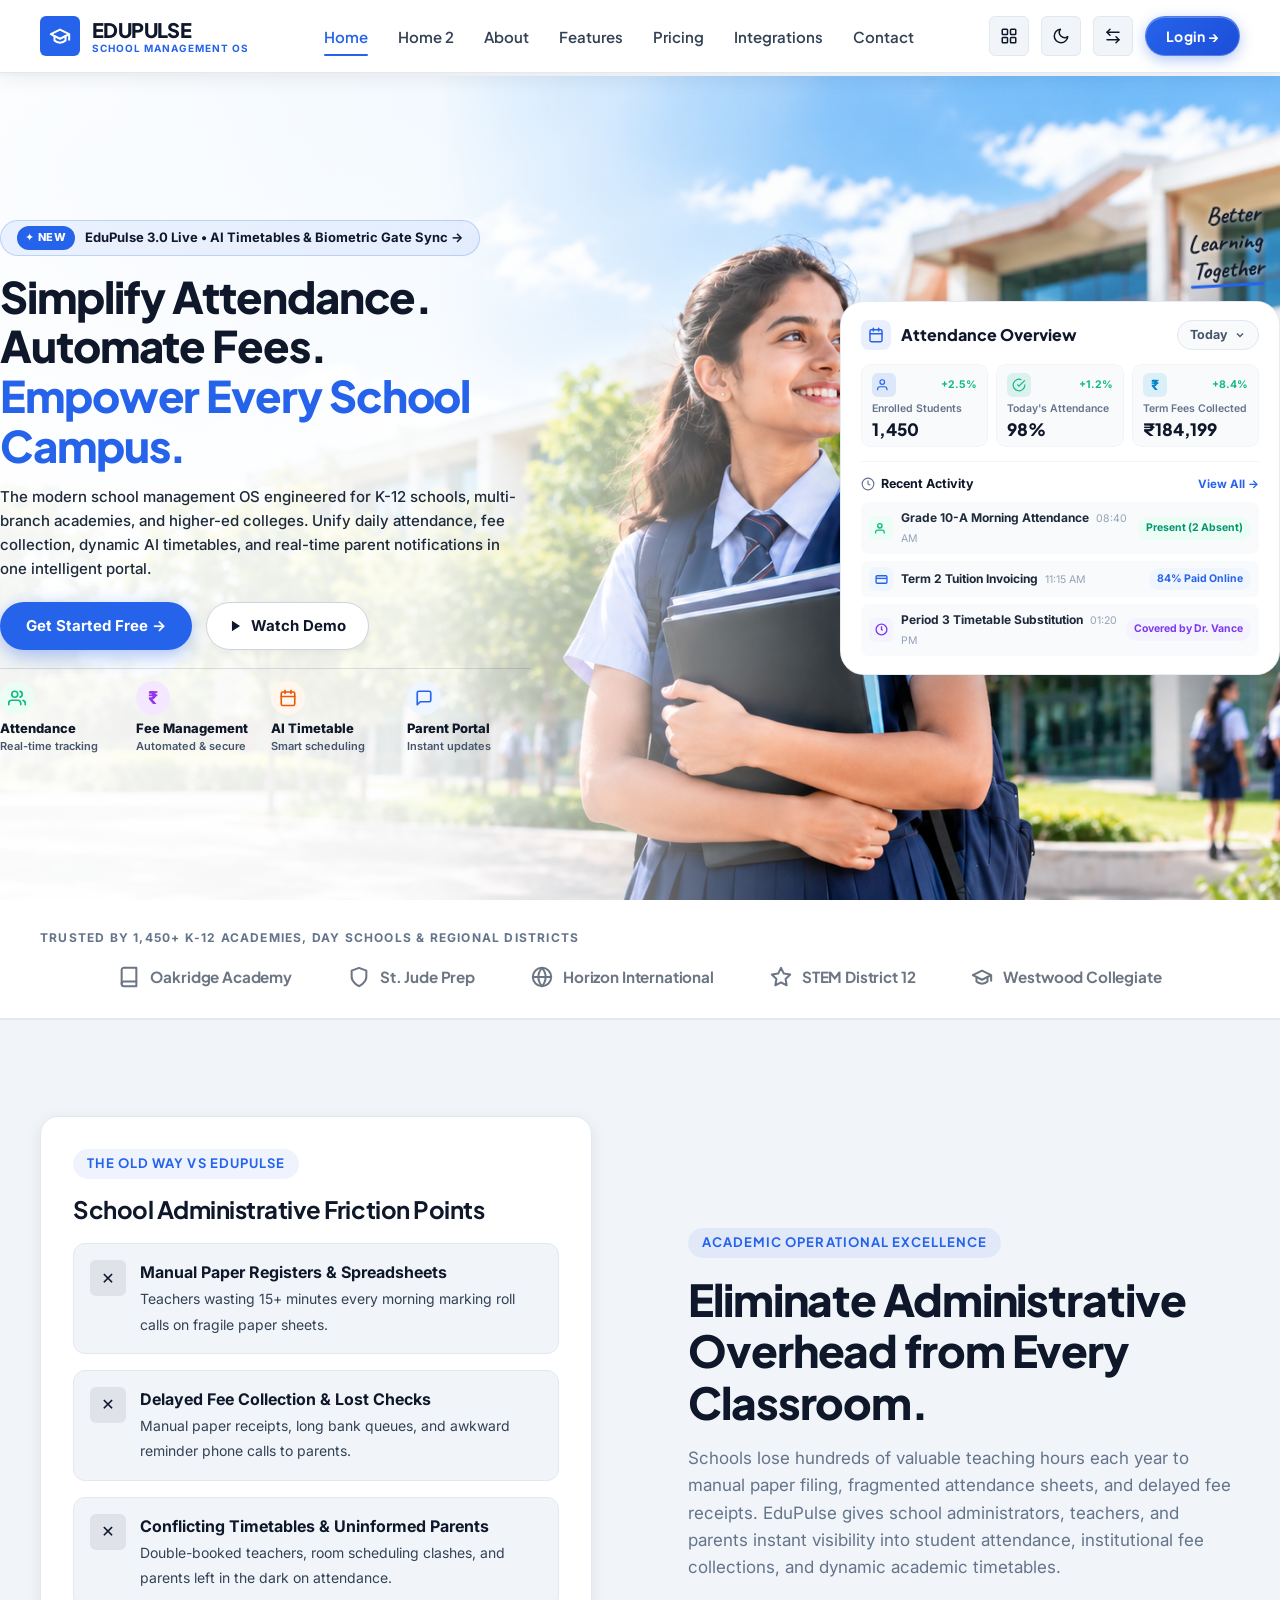
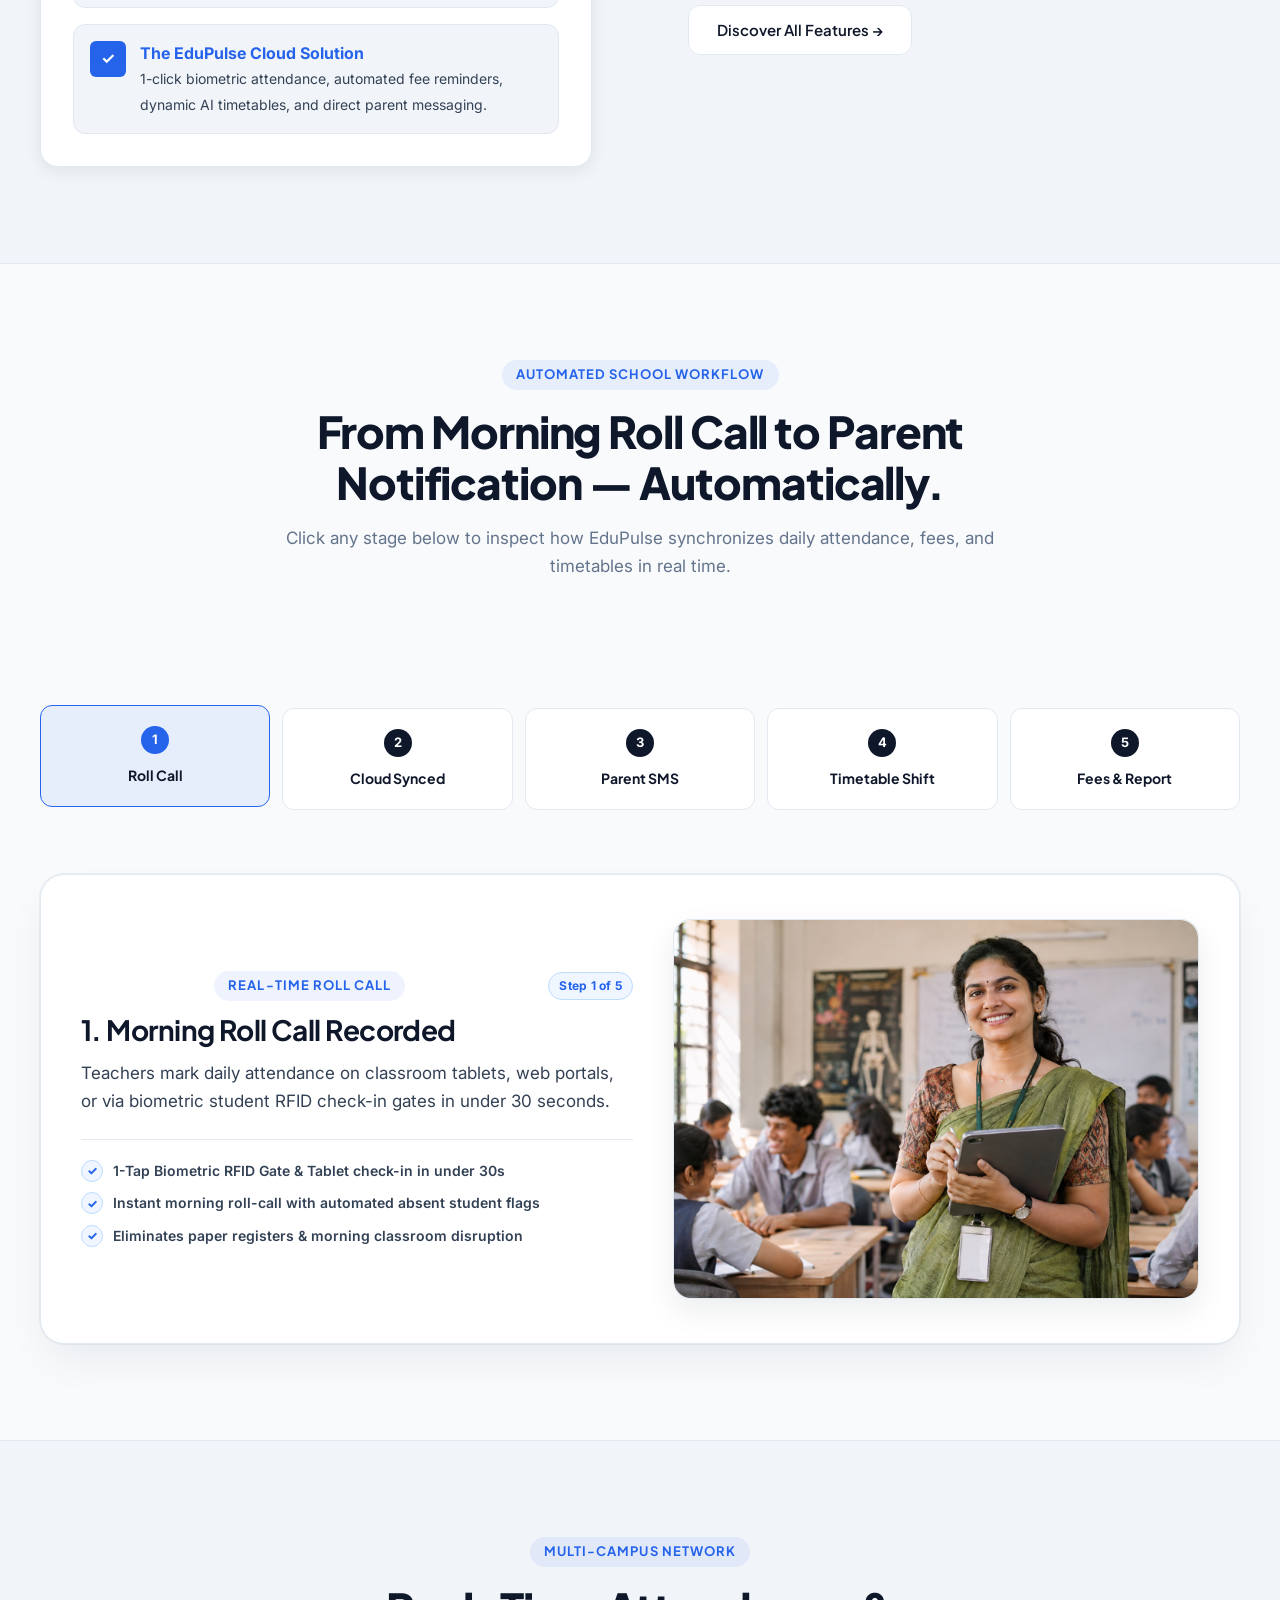
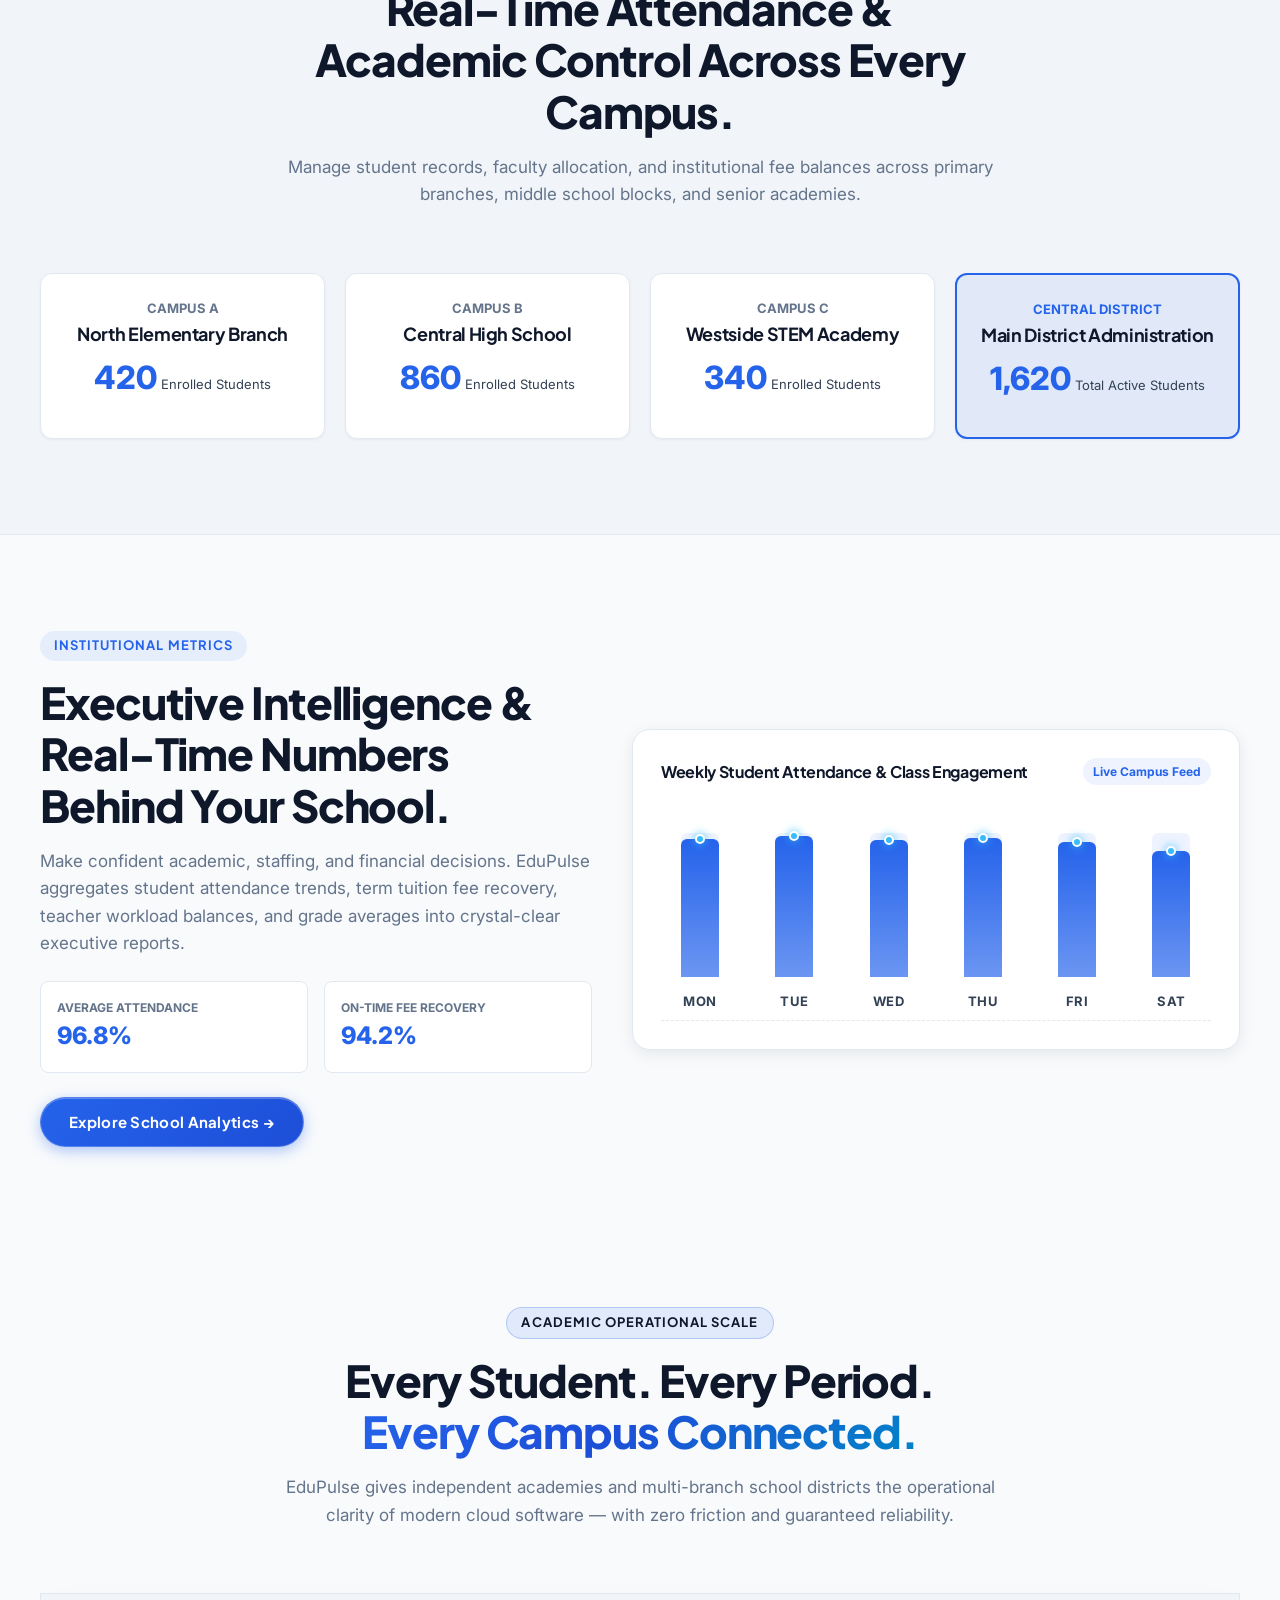
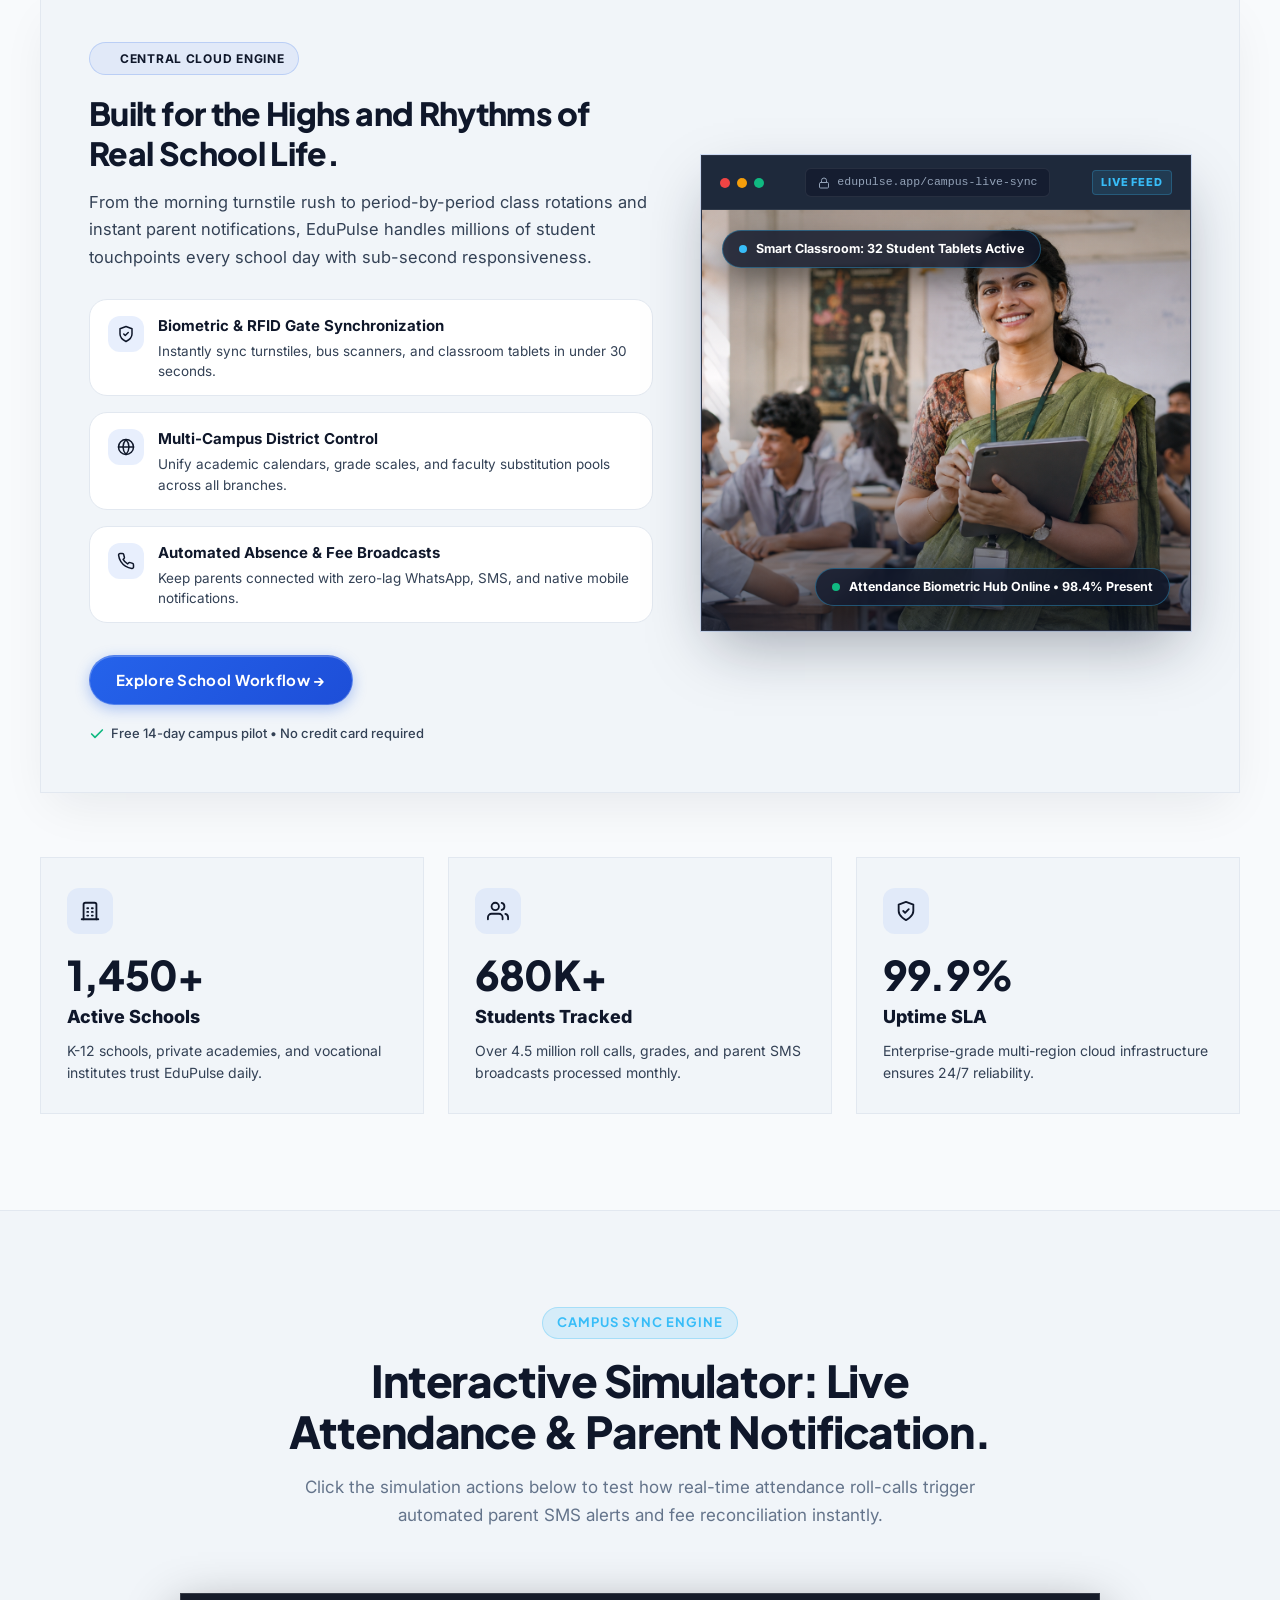
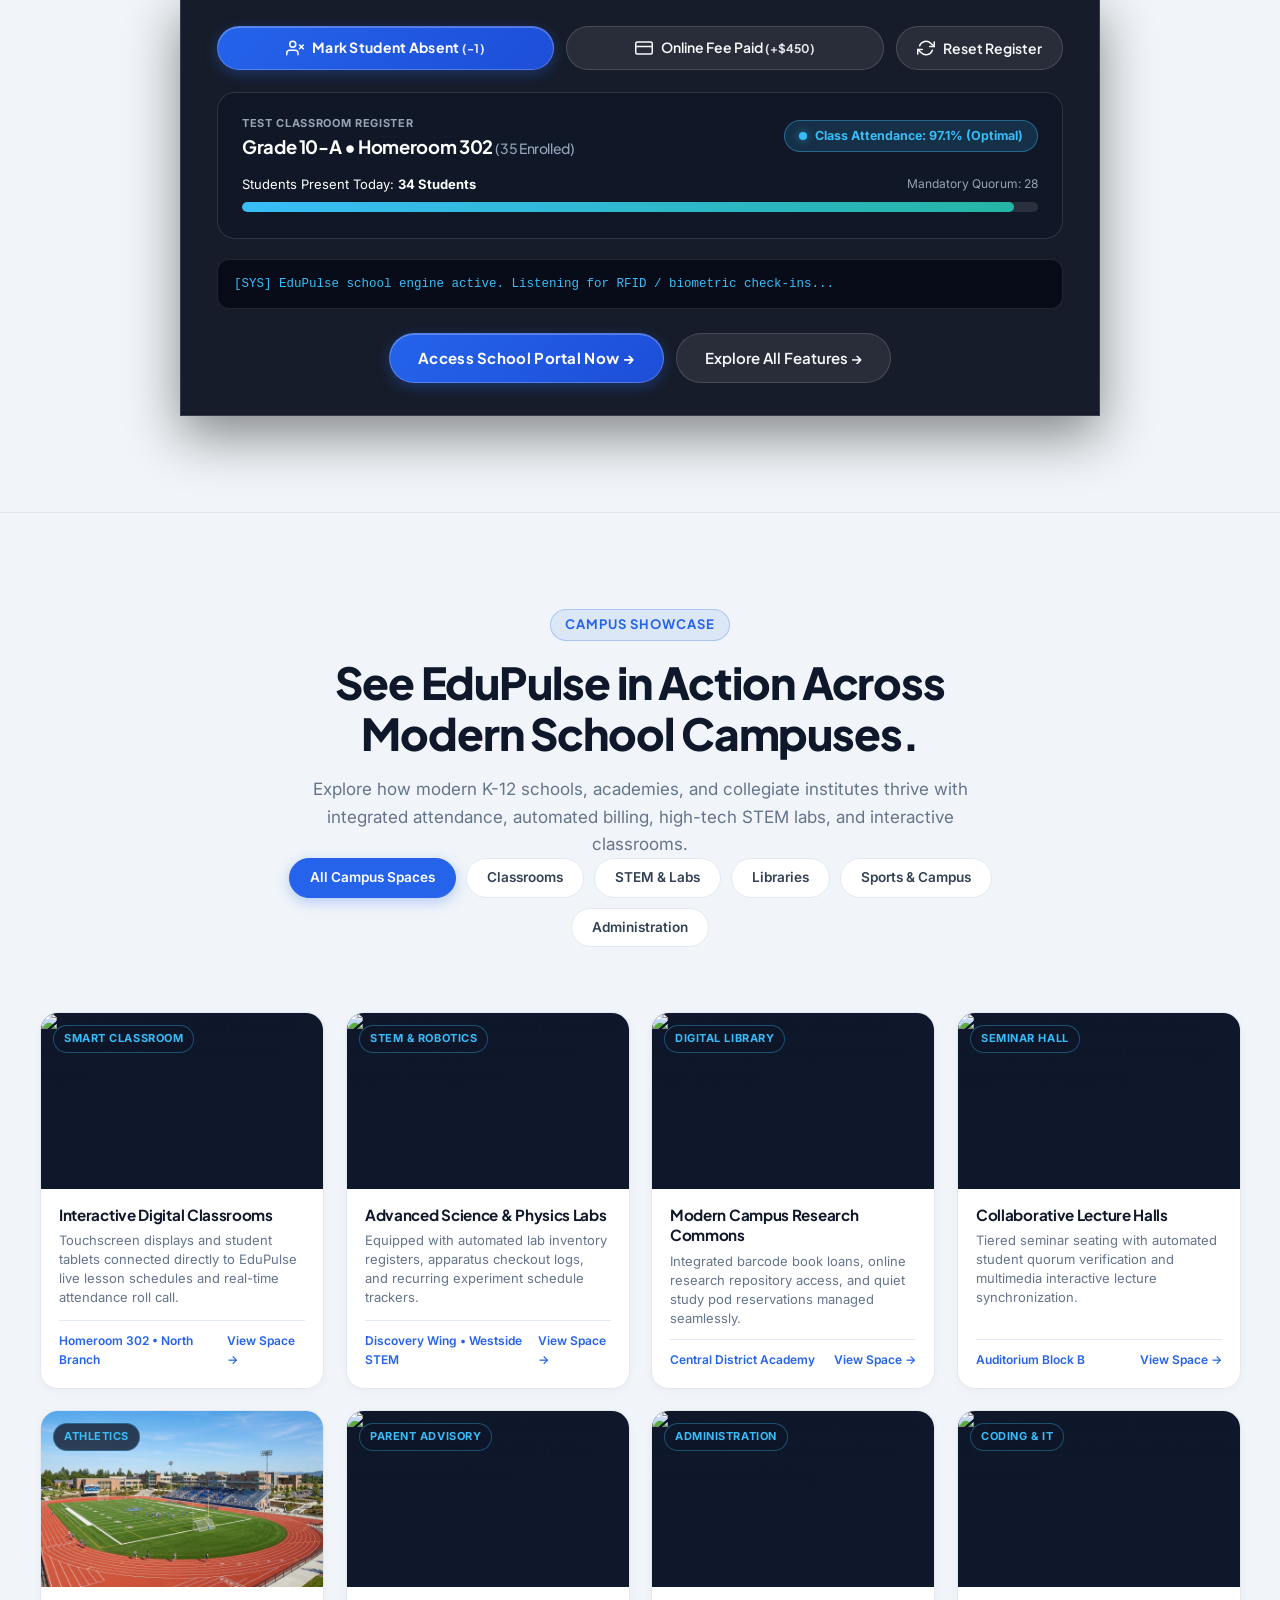
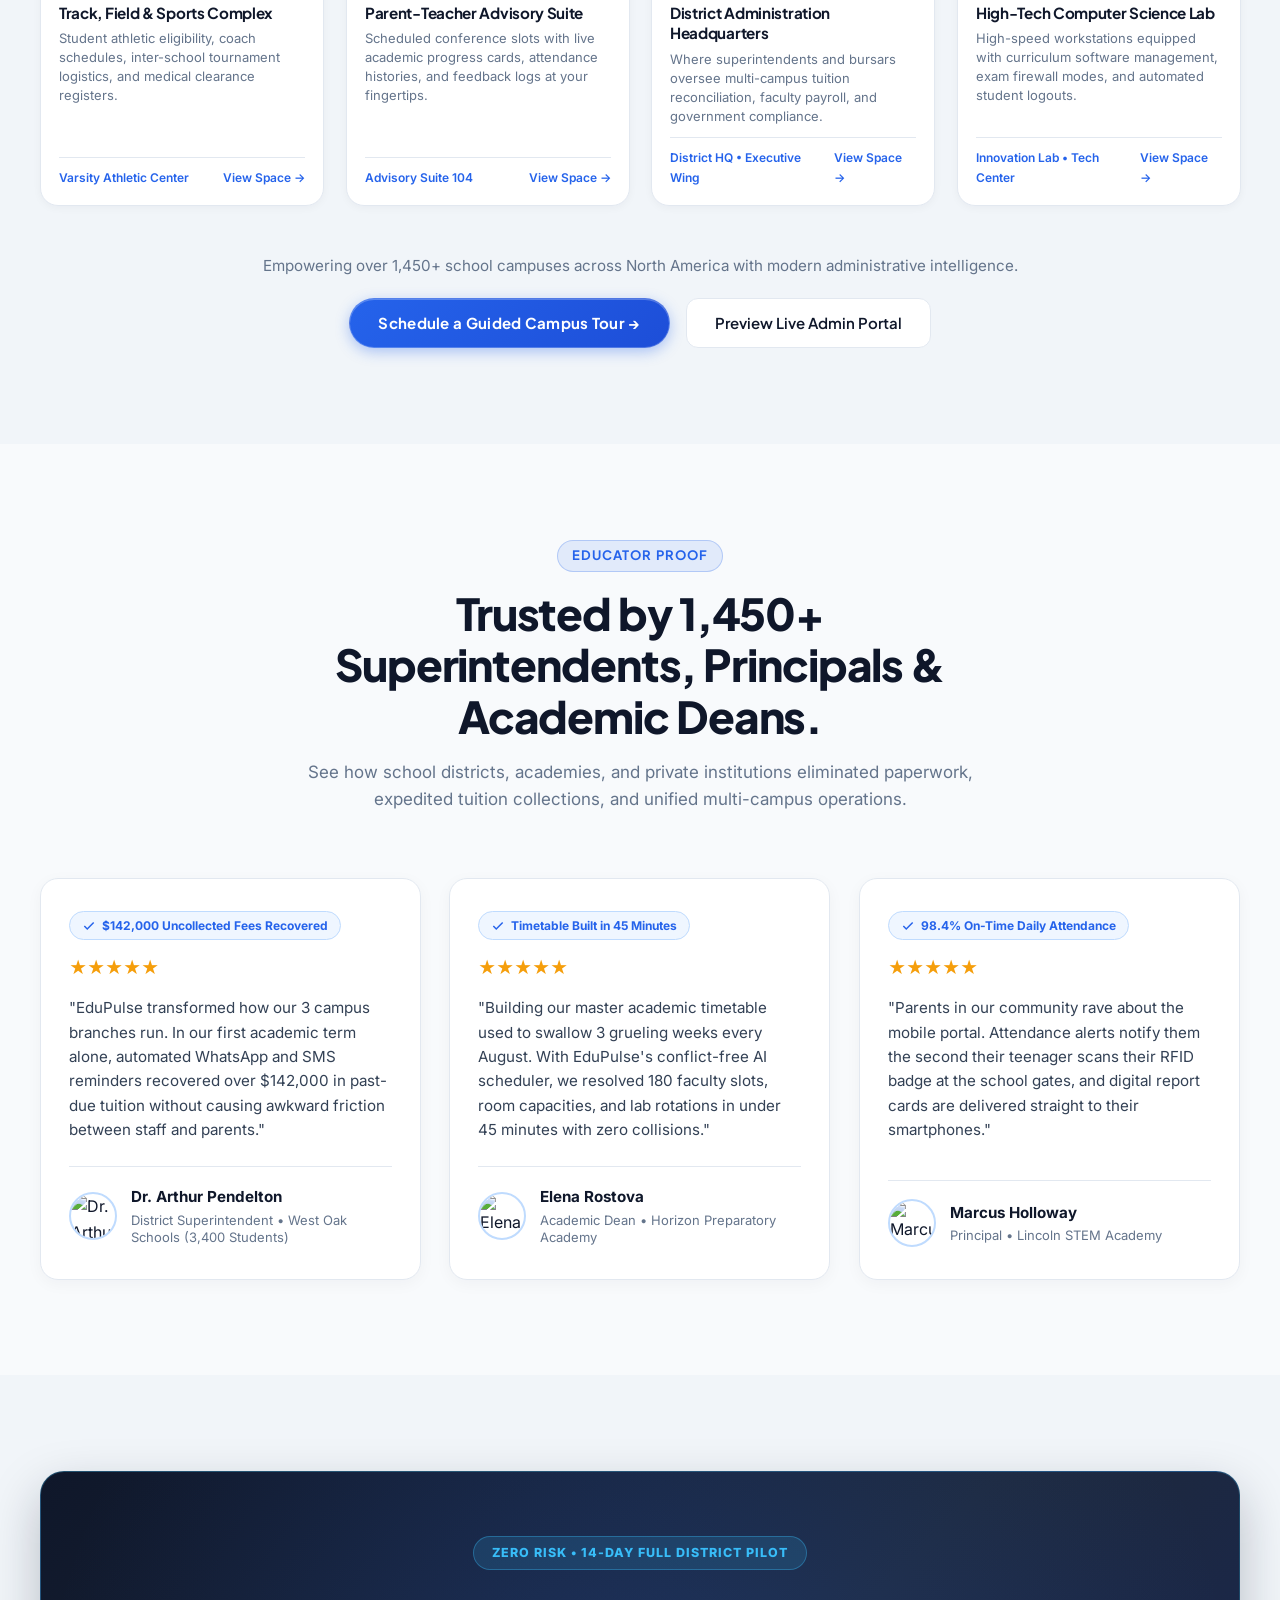
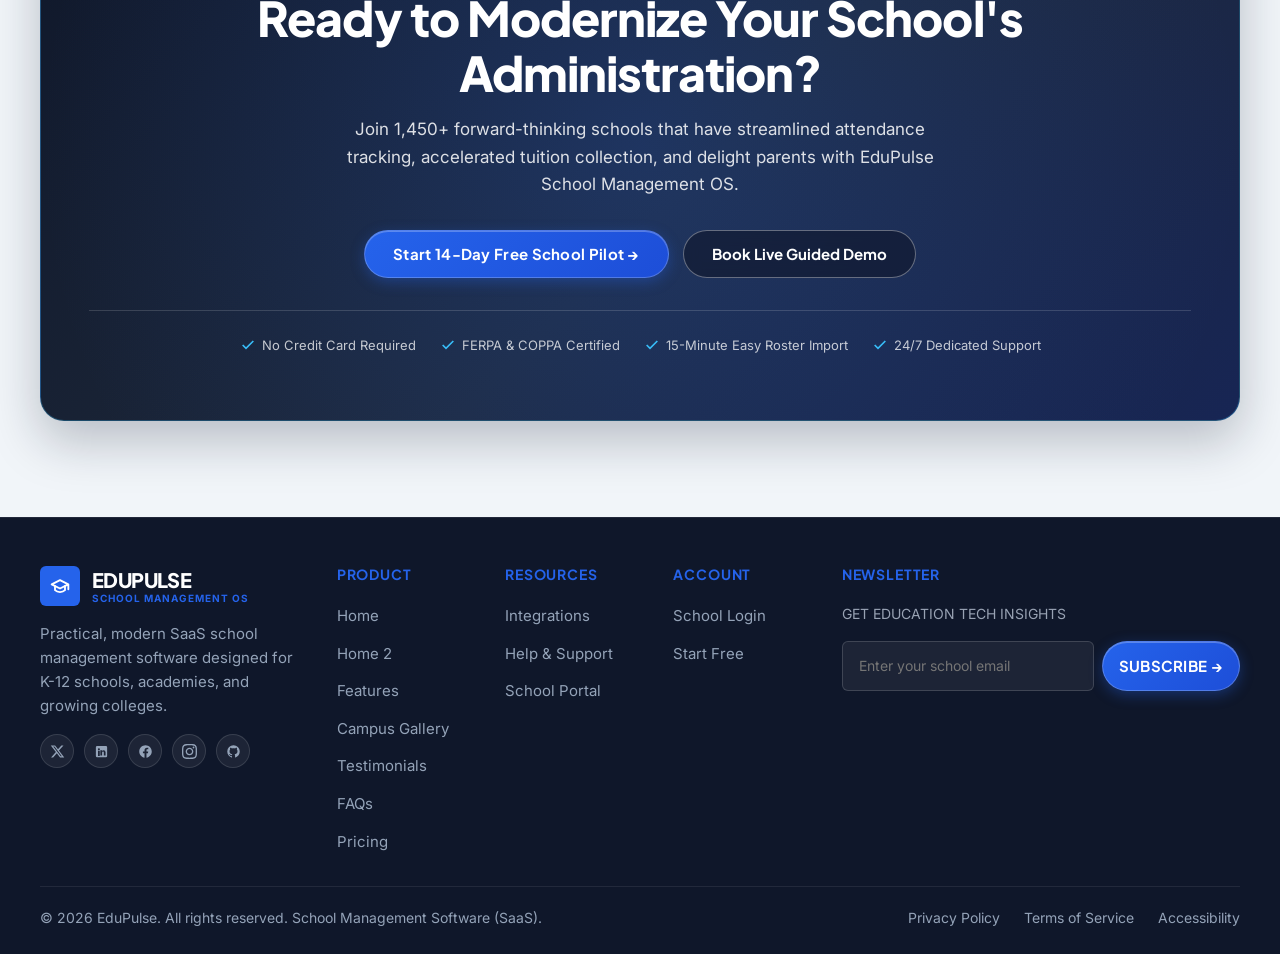
==== commit 514d5302: "Reorder navbar actions: dashboard, theme, RTL, login" ====
--- a/index.html
+++ b/index.html
@@ -108,9 +108,9 @@
 
       <!-- Desktop Controls & CTA -->
       <div class="nav-actions">
+        <a href="dashboard.html" class="control-btn" title="School Admin Dashboard" aria-label="Open School Admin Dashboard"><svg width="18" height="18" viewBox="0 0 24 24" fill="none" stroke="currentColor" stroke-width="2" stroke-linecap="round" stroke-linejoin="round"><rect x="3" y="3" width="7" height="7" rx="1"></rect><rect x="14" y="3" width="7" height="7" rx="1"></rect><rect x="14" y="14" width="7" height="7" rx="1"></rect><rect x="3" y="14" width="7" height="7" rx="1"></rect></svg></a>
         <button class="control-btn js-theme-toggle" id="desktopThemeBtn" title="Toggle Theme" onclick="toggleTheme()" aria-label="Toggle Theme"><svg width="18" height="18" viewBox="0 0 24 24" fill="none" stroke="currentColor" stroke-width="2" stroke-linecap="round" stroke-linejoin="round"><path d="M21 12.79A9 9 0 1 1 11.21 3 7 7 0 0 0 21 12.79z"></path></svg></button>
         <button class="control-btn js-rtl-toggle" id="desktopRTLBtn" title="Toggle RTL" onclick="toggleRTL()" aria-label="Toggle RTL Direction"><svg width="18" height="18" viewBox="0 0 24 24" fill="none" stroke="currentColor" stroke-width="2" stroke-linecap="round" stroke-linejoin="round"><path d="M8 3 4 7l4 4"></path><path d="M4 7h16"></path><path d="m16 21 4-4-4-4"></path><path d="M20 17H4"></path></svg></button>
-        <a href="dashboard.html" class="control-btn" title="School Admin Dashboard" aria-label="Open School Admin Dashboard"><svg width="18" height="18" viewBox="0 0 24 24" fill="none" stroke="currentColor" stroke-width="2" stroke-linecap="round" stroke-linejoin="round"><rect x="3" y="3" width="7" height="7" rx="1"></rect><rect x="14" y="3" width="7" height="7" rx="1"></rect><rect x="14" y="14" width="7" height="7" rx="1"></rect><rect x="3" y="14" width="7" height="7" rx="1"></rect></svg></a>
         <a href="login.html" class="btn btn-primary">Login →</a>
       </div>
 
@@ -160,9 +160,9 @@
       <div>
         <div class="mobile-controls">
           <div class="mobile-controls-row">
+            <a href="dashboard.html" class="control-btn" style="flex:1; text-align:center;" title="School Admin Dashboard" aria-label="Open School Admin Dashboard"><svg width="18" height="18" viewBox="0 0 24 24" fill="none" stroke="currentColor" stroke-width="2" stroke-linecap="round" stroke-linejoin="round"><rect x="3" y="3" width="7" height="7" rx="1"></rect><rect x="14" y="3" width="7" height="7" rx="1"></rect><rect x="14" y="14" width="7" height="7" rx="1"></rect><rect x="3" y="14" width="7" height="7" rx="1"></rect></svg></a>
             <button class="control-btn js-theme-toggle" style="flex:1;" title="Toggle Theme" onclick="toggleTheme()" aria-label="Toggle Theme"><svg width="18" height="18" viewBox="0 0 24 24" fill="none" stroke="currentColor" stroke-width="2" stroke-linecap="round" stroke-linejoin="round"><path d="M21 12.79A9 9 0 1 1 11.21 3 7 7 0 0 0 21 12.79z"></path></svg></button>
             <button class="control-btn js-rtl-toggle" style="flex:1;" title="Toggle RTL" onclick="toggleRTL()" aria-label="Toggle RTL Direction"><svg width="18" height="18" viewBox="0 0 24 24" fill="none" stroke="currentColor" stroke-width="2" stroke-linecap="round" stroke-linejoin="round"><path d="M8 3 4 7l4 4"></path><path d="M4 7h16"></path><path d="m16 21 4-4-4-4"></path><path d="M20 17H4"></path></svg></button>
-            <a href="dashboard.html" class="control-btn" style="flex:1; text-align:center;" title="School Admin Dashboard" aria-label="Open School Admin Dashboard"><svg width="18" height="18" viewBox="0 0 24 24" fill="none" stroke="currentColor" stroke-width="2" stroke-linecap="round" stroke-linejoin="round"><rect x="3" y="3" width="7" height="7" rx="1"></rect><rect x="14" y="3" width="7" height="7" rx="1"></rect><rect x="14" y="14" width="7" height="7" rx="1"></rect><rect x="3" y="14" width="7" height="7" rx="1"></rect></svg></a>
           </div>
           <a href="login.html" class="btn btn-primary" style="width: 100%;">Login →</a>
         </div>
